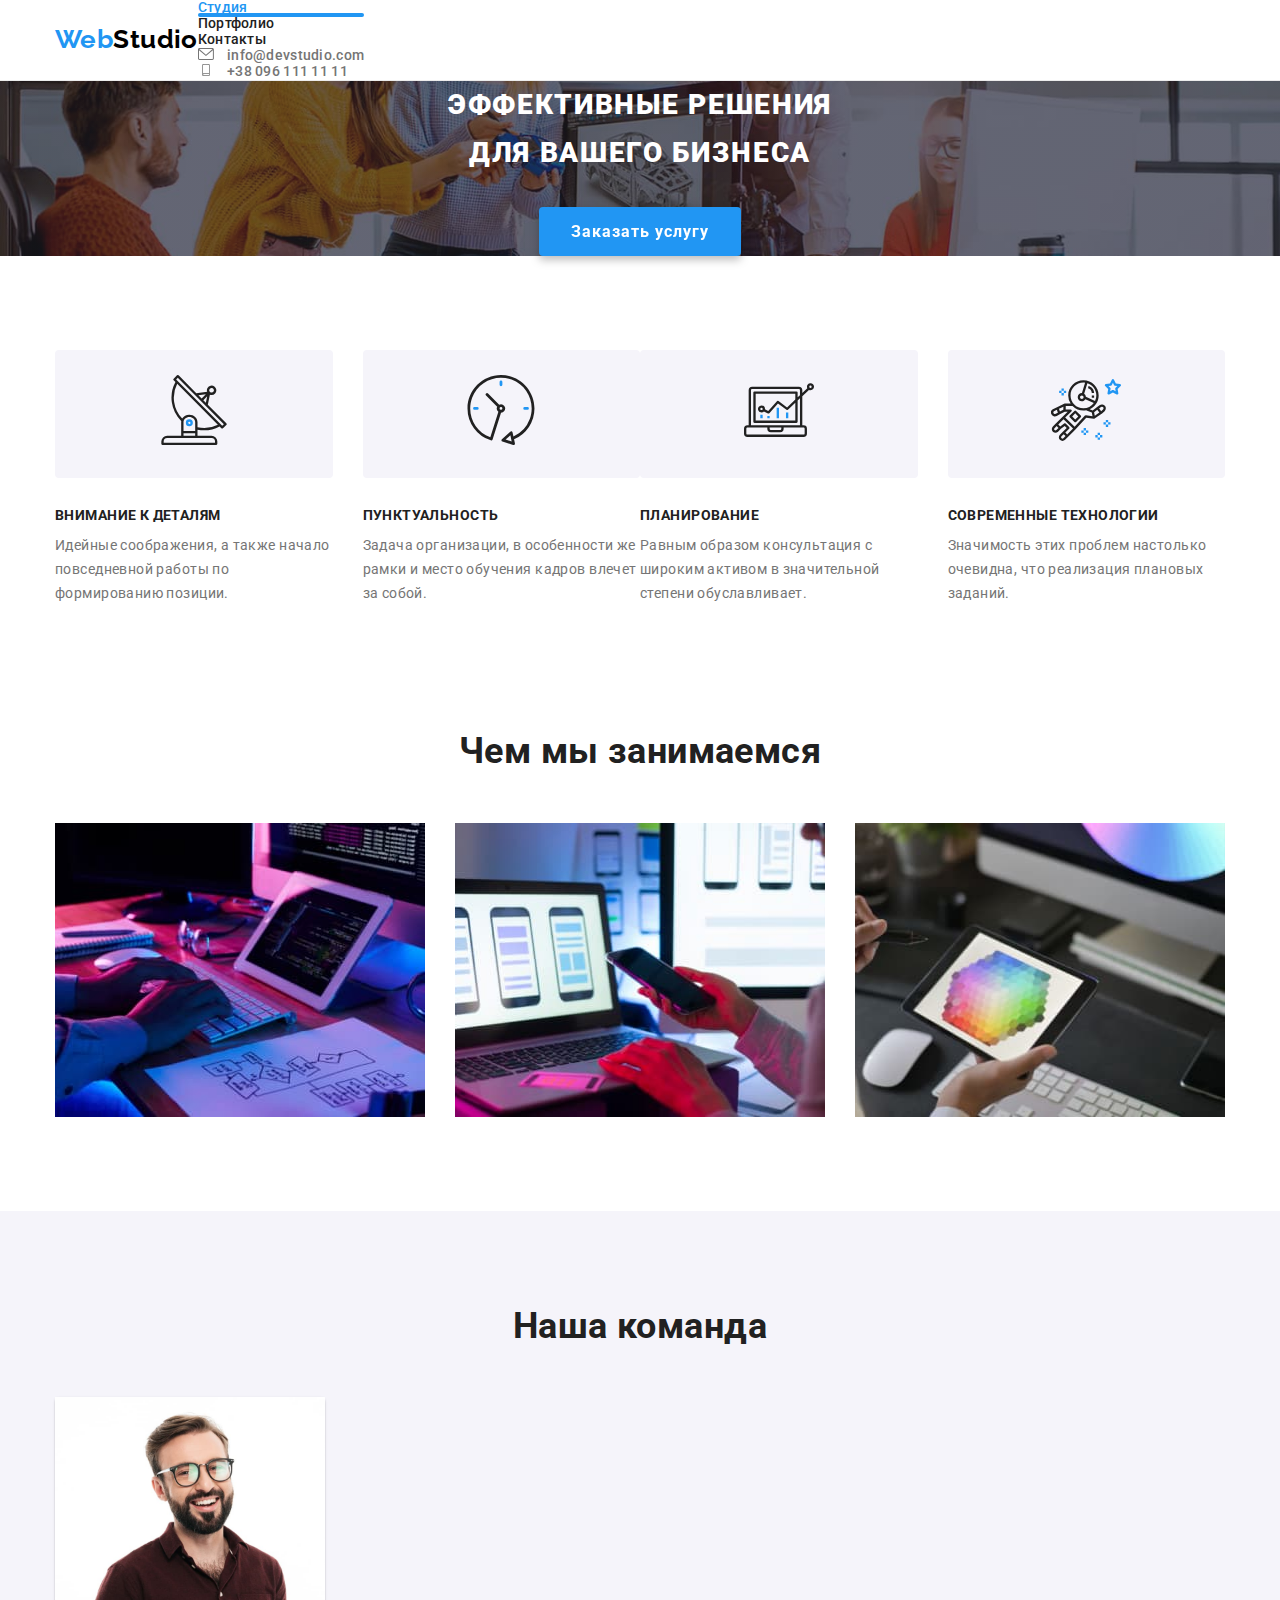
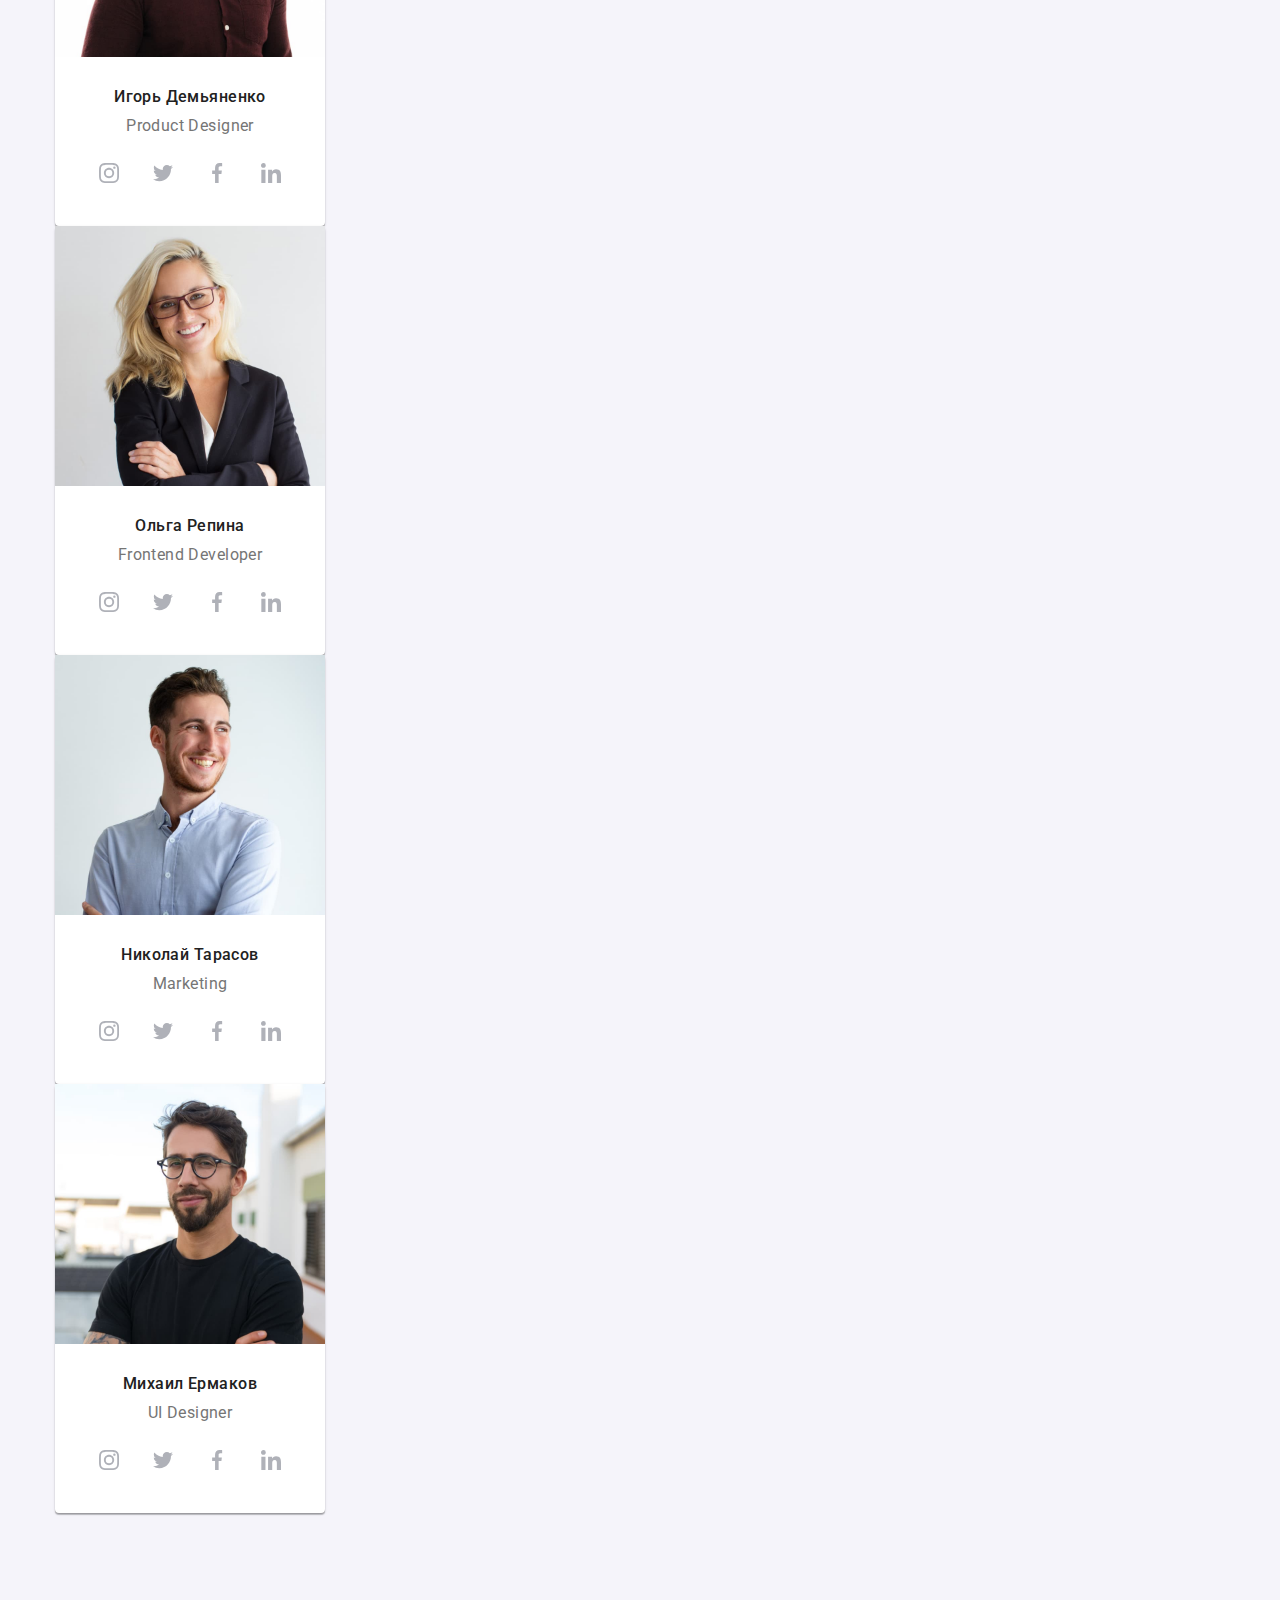
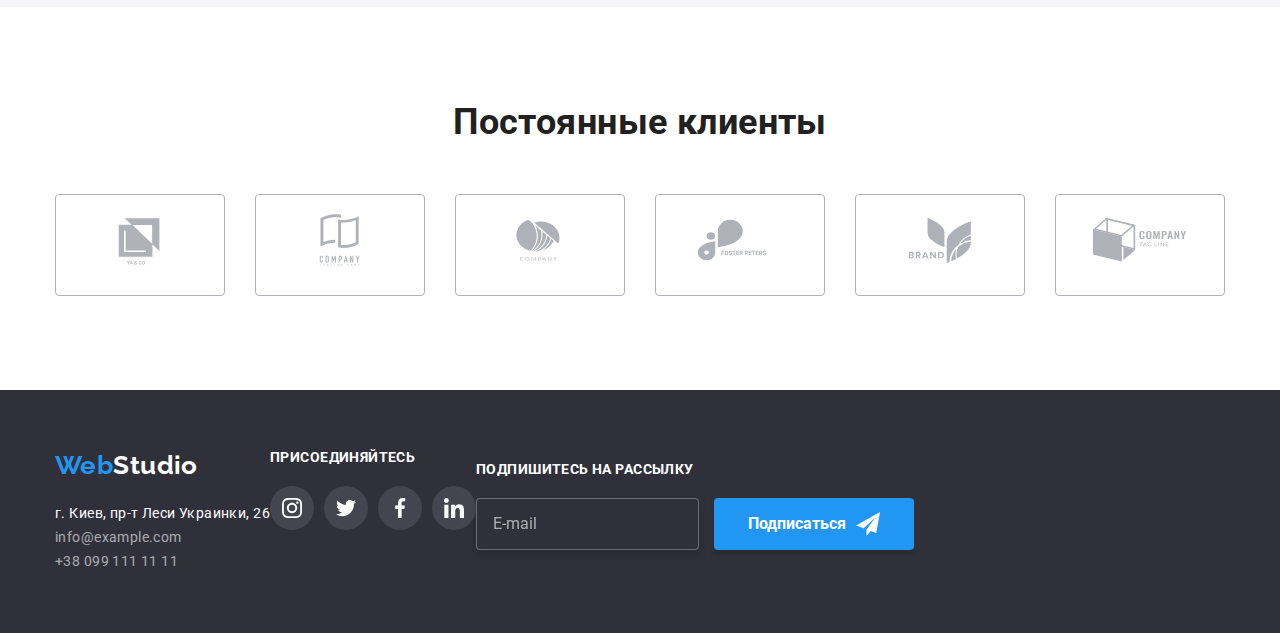
==== index.html @ daf145a7 "Стили 480-767px" ====
<!DOCTYPE html>
<html lang="ru">
  <head>
    <meta charset="UTF-8" />
    <meta http-equiv="X-UA-Compatible" content="IE=edge" />
    <meta name="viewport" content="width=device-width, initial-scale=1.0" />
    <title>Студия</title>
    <!-- <link
      href="https://fonts.googleapis.com/css2?family=Raleway:wght@700&family=Roboto:wght@400;500;700;900&display=swap"
      rel="stylesheet"
    /> -->
    <link rel="stylesheet" href="./css/index.min.css" />
  </head>
  <body>
    <!-- Шапка сайта -->
    <header class="header">
      <div class="container header__container">
        <a href="./index.html" class="header__logo logo link"
          >Web<span class="logo__text">Studio</span></a
        >
        <!-- Кнопка-бургер -->
        <button
          class="header__button"
          type="button"
          aria-expanded="false"
          aria-controls="header__menu"
          data-menu-button
        >
          <svg class="header__burger">
            <use class="header__icon-menu" href="./images/sprite.svg#icon-menu"></use>
            <use class="header__icon-close" href="./images/sprite.svg#icon-close"></use>
          </svg>
        </button>
        <!-- Мобильное меню -->
        <div class="header__menu" id="header__menu" data-menu>
          <!-- Меню навигации -->
          <nav class="header__nav">
            <ul class="header__list list">
              <li class="header__item">
                <a
                  href="./index.html"
                  class="header__link header__link--current link"
                  aria-current="page"
                  >Студия</a
                >
              </li>
              <li class="header__item">
                <a href="./portfolio.html" class="header__link link">Портфолио</a>
              </li>
              <li class="header__item">
                <a href="" class="header__link link">Контакты</a>
              </li>
            </ul>
          </nav>
          <!-- Контакты -->
          <ul class="header__list header__list--contacts list">
            <li class="header__item">
              <a href="mailto:info@devstudio.com" class="header__link header__link--contacts link">
                <svg class="header__icon" width="16px" height="12px">
                  <use href="./images/sprite.svg#icon-envelope"></use>
                </svg>
                info@devstudio.com</a
              >
            </li>
            <li class="header__item">
              <a href="tel:+380961111111" class="header__link header__link--contacts link">
                <svg class="header__icon" width="16px" height="12px">
                  <use href="./images/sprite.svg#icon-smartphone"></use>
                </svg>
                +38 096 111 11 11</a
              >
            </li>
          </ul>
          <!-- Соцсети на мобильном-->
          <ul class="mobile__list list">
            <li class="mobile__item">
              <a class="mobile__link link" href="" target="_blank">Instagram</a>
            </li>
            <li class="mobile__item">
              <a class="mobile__link link" href="" target="_blank"> Twitter </a>
            </li>
            <li class="mobile__item">
              <a class="mobile__link link" href="" target="_blank"> Facebook </a>
            </li>
            <li class="mobile__item">
              <a class="mobile__link link" href="" target="_blank"> LinkedIn </a>
            </li>
          </ul>
        </div>
      </div>
    </header>
    <!-- Основная часть -->
    <main>
      <!-- Герой -->
      <section class="hero">
        <div class="container">
          <h1 class="hero__title">
            Эффективные решения <br />
            для вашего бизнеса
          </h1>
          <button class="hero__button button" type="button" data-modal-open>Заказать услугу</button>
          <!-- data-modal-open - на кнопку открытия модального окна. -->
        </div>
      </section>
      <!-- Модальное окно -->
      <div class="backdrop is-hidden" data-modal>
        <div class="modal">
          <h2 class="modal__title">Оставьте свои данные, мы вам перезвоним</h2>
          <!-- Форма -->
          <form class="modal__form" name="callback">
            <label class="modal__item">
              <span class="modal__label">Имя</span>
              <input type="name" class="modal__input" name="name" placeholder=" " />
              <svg class="modal__icon">
                <use href="./images/sprite.svg#icon-person"></use>
              </svg>
            </label>
            <label class="modal__item">
              <span class="modal__label">Телефон</span>
              <input type="tel" class="modal__input" name="phone-number" placeholder=" " />
              <svg class="modal__icon">
                <use href="./images/sprite.svg#icon-phone"></use>
              </svg>
            </label>
            <label class="modal__item">
              <span class="modal__label">Почта</span>
              <input type="email" class="modal__input" name="email" placeholder=" " />
              <svg class="modal__icon">
                <use href="./images/sprite.svg#icon-email"></use>
              </svg>
            </label>
            <label class="modal__item">
              <span class="modal__label">Комментарий</span>
              <textarea
                class="modal__textarea"
                name="comment"
                placeholder="Введите текст"
              ></textarea>
            </label>
            <!-- Принять условия -->
            <label class="accept__item">
              <input type="checkbox" class="accept__input visually-hidden" name="accept" required />
              <div class="accept__checkbox">
                <svg class="accept__icon">
                  <use href="./images/sprite.svg#icon-check"></use>
                </svg>
              </div>
              <span class="accept__label"
                >Соглашаюсь с рассылкой и принимаю
                <a class="accept__link" href="">Условия договора</a>
              </span>
            </label>
            <button class="modal__accept button" type="submit">Отправить</button>
          </form>
          <!-- Кнопка закрытия -->
          <button class="modal__close" type="button" data-modal-close>
            <svg class="icon" width="18px" height="18px">
              <use href="./images/sprite.svg#icon-close"></use>
            </svg>
          </button>
          <!-- data-modal-close - на кнопку закрытия модального окна. -->
        </div>
      </div>
      <!-- Особенности -->
      <section class="feature section">
        <div class="container">
          <h2 class="visually-hidden">Особенности</h2>
          <ul class="feature__list list">
            <li class="feature__item">
              <div class="feature__icon">
                <svg width="70px" height="70px">
                  <use href="./images/sprite.svg#icon-antenna"></use>
                </svg>
              </div>
              <h3 class="feature__subtitle">Внимание к деталям</h3>
              <p>
                Идейные соображения, а также начало повседневной работы по формированию позиции.
              </p>
            </li>
            <li class="feature__item">
              <div class="feature__icon">
                <svg width="70px" height="70px">
                  <use href="./images/sprite.svg#icon-clock"></use>
                </svg>
              </div>
              <h3 class="feature__subtitle">Пунктуальность</h3>
              <p>
                Задача организации, в особенности же рамки и место обучения кадров влечет за собой.
              </p>
            </li>
            <li class="feature__item">
              <div class="feature__icon">
                <svg width="70px" height="70px">
                  <use href="./images/sprite.svg#icon-diagram"></use>
                </svg>
              </div>
              <h3 class="feature__subtitle">Планирование</h3>
              <p>
                Равным образом консультация с широким активом в значительной степени обуславливает.
              </p>
            </li>
            <li class="feature__item">
              <div class="feature__icon">
                <svg width="70px" height="70px">
                  <use href="./images/sprite.svg#icon-astronaut"></use>
                </svg>
              </div>
              <h3 class="feature__subtitle">Современные технологии</h3>
              <p>Значимость этих проблем настолько очевидна, что реализация плановых заданий.</p>
            </li>
          </ul>
        </div>
      </section>
      <!-- Чем мы занимаемся -->
      <section class="what section">
        <div class="container">
          <h2 class="title">Чем мы занимаемся</h2>
          <ul class="what__list list">
            <li class="what__item">
              <div class="what__card">
                <img
                  class="what__image image"
                  src="./images/doings/box1.jpg"
                  alt="Десктопные приложения"
                />
                <div class="what__back">
                  <img
                    class="what__image image"
                    src="./images/doings/box1.jpg"
                    alt="Десктопные приложения"
                  />
                  <p class="what__label">Десктопные приложения</p>
                </div>
              </div>
            </li>
            <li class="what__item">
              <div class="what__card">
                <img
                  class="what__image image"
                  src="./images/doings/box2.jpg"
                  alt="Мобильные приложения"
                />
                <div class="what__back">
                  <img
                    class="what__image image"
                    src="./images/doings/box2.jpg"
                    alt="Мобильные приложения"
                  />
                  <p class="what__label">Мобильные приложения</p>
                </div>
              </div>
            </li>
            <li class="what__item">
              <div class="what__card">
                <img
                  class="what__image image"
                  src="./images/doings/box3.jpg"
                  alt="Дизайнерские решения"
                />
                <div class="what__back">
                  <img
                    class="what__image image"
                    src="./images/doings/box3.jpg"
                    alt="Дизайнерские решения"
                  />
                  <p class="what__label">Дизайнерские решения</p>
                </div>
              </div>
            </li>
          </ul>
        </div>
      </section>
      <!-- Наша команда -->
      <section class="team section">
        <div class="container">
          <h2 class="title">Наша команда</h2>
          <ul class="team__list list">
            <li class="team__item">
              <img class="image" src="./images/team/teamcard1.jpg" alt="Игорь Демьяненко" />
              <h3 class="team__subtitle">Игорь Демьяненко</h3>
              <p lang="en">Product Designer</p>
              <ul class="team__social social list">
                <li class="social__item" aria-label="Инстаграм">
                  <a href="" class="social__link link">
                    <svg class="social__icon">
                      <use href="./images/sprite.svg#icon-instagram"></use>
                    </svg>
                  </a>
                </li>
                <li class="social__item" aria-label="Твиттер">
                  <a href="" class="social__link link">
                    <svg class="social__icon">
                      <use href="./images/sprite.svg#icon-twitter"></use>
                    </svg>
                  </a>
                </li>
                <li class="social__item" aria-label="Фейсбук">
                  <a href="" class="social__link link">
                    <svg class="social__icon">
                      <use href="./images/sprite.svg#icon-facebook"></use>
                    </svg>
                  </a>
                </li>
                <li class="social__item" aria-label="Линкедин">
                  <a href="" class="social__link link">
                    <svg class="social__icon">
                      <use href="./images/sprite.svg#icon-linkedin"></use>
                    </svg>
                  </a>
                </li>
              </ul>
            </li>
            <li class="team__item">
              <img class="image" src="./images/team/teamcard2.jpg" alt="Ольга Репина" />
              <h3 class="team__subtitle">Ольга Репина</h3>
              <p lang="en">Frontend Developer</p>
              <ul class="team__social social list">
                <li class="social__item" aria-label="Инстаграм">
                  <a href="" class="social__link link">
                    <svg class="social__icon">
                      <use href="./images/sprite.svg#icon-instagram"></use>
                    </svg>
                  </a>
                </li>
                <li class="social__item" aria-label="Твиттер">
                  <a href="" class="social__link link">
                    <svg class="social__icon">
                      <use href="./images/sprite.svg#icon-twitter"></use>
                    </svg>
                  </a>
                </li>
                <li class="social__item" aria-label="Фейсбук">
                  <a href="" class="social__link link">
                    <svg class="social__icon">
                      <use href="./images/sprite.svg#icon-facebook"></use>
                    </svg>
                  </a>
                </li>
                <li class="social__item" aria-label="Линкедин">
                  <a href="" class="social__link link">
                    <svg class="social__icon">
                      <use href="./images/sprite.svg#icon-linkedin"></use>
                    </svg>
                  </a>
                </li>
              </ul>
            </li>
            <li class="team__item">
              <img class="image" src="./images/team/teamcard3.jpg" alt="Николай Тарасов" />
              <h3 class="team__subtitle">Николай Тарасов</h3>
              <p lang="en">Marketing</p>
              <ul class="team__social social list">
                <li class="social__item" aria-label="Инстаграм">
                  <a href="" class="social__link link">
                    <svg class="social__icon">
                      <use href="./images/sprite.svg#icon-instagram"></use>
                    </svg>
                  </a>
                </li>
                <li class="social__item" aria-label="Твиттер">
                  <a href="" class="social__link link">
                    <svg class="social__icon">
                      <use href="./images/sprite.svg#icon-twitter"></use>
                    </svg>
                  </a>
                </li>
                <li class="social__item" aria-label="Фейсбук">
                  <a href="" class="social__link link">
                    <svg class="social__icon">
                      <use href="./images/sprite.svg#icon-facebook"></use>
                    </svg>
                  </a>
                </li>
                <li class="social__item" aria-label="Линкедин">
                  <a href="" class="social__link link">
                    <svg class="social__icon">
                      <use href="./images/sprite.svg#icon-linkedin"></use>
                    </svg>
                  </a>
                </li>
              </ul>
            </li>
            <li class="team__item">
              <img class="image" src="./images/team/teamcard4.jpg" alt="Михаил Ермаков" />
              <h3 class="team__subtitle">Михаил Ермаков</h3>
              <p lang="en">UI Designer</p>
              <ul class="team__social social list">
                <li class="social__item" aria-label="Инстаграм">
                  <a href="" class="social__link link">
                    <svg class="social__icon">
                      <use href="./images/sprite.svg#icon-instagram"></use>
                    </svg>
                  </a>
                </li>
                <li class="social__item" aria-label="Твиттер">
                  <a href="" class="social__link link">
                    <svg class="social__icon">
                      <use href="./images/sprite.svg#icon-twitter"></use>
                    </svg>
                  </a>
                </li>
                <li class="social__item" aria-label="Фейсбук">
                  <a href="" class="social__link link">
                    <svg class="social__icon">
                      <use href="./images/sprite.svg#icon-facebook"></use>
                    </svg>
                  </a>
                </li>
                <li class="social__item" aria-label="Линкедин">
                  <a href="" class="social__link link">
                    <svg class="social__icon">
                      <use href="./images/sprite.svg#icon-linkedin"></use>
                    </svg>
                  </a>
                </li>
              </ul>
            </li>
          </ul>
        </div>
      </section>
      <!-- Постоянные клиенты -->
      <section class="clients section">
        <div class="container">
          <h2 class="clients__title title">Постоянные клиенты</h2>
          <ul class="clients__list list">
            <li class="clients__item">
              <a class="clients__link link" href="" target="_blank">
                <svg class="clients__icon">
                  <use href="./images/sprite.svg#icon-Logo1"></use>
                </svg>
              </a>
            </li>
            <li class="clients__item">
              <a class="clients__link link" href="" target="_blank">
                <svg class="clients__icon">
                  <use href="./images/sprite.svg#icon-Logo2"></use>
                </svg>
              </a>
            </li>
            <li class="clients__item">
              <a class="clients__link link" href="" target="_blank">
                <svg class="clients__icon">
                  <use href="./images/sprite.svg#icon-Logo3"></use>
                </svg>
              </a>
            </li>
            <li class="clients__item">
              <a class="clients__link link" href="" target="_blank">
                <svg class="clients__icon">
                  <use href="./images/sprite.svg#icon-Logo4"></use>
                </svg>
              </a>
            </li>
            <li class="clients__item">
              <a class="clients__link link" href="" target="_blank">
                <svg class="clients__icon">
                  <use href="./images/sprite.svg#icon-Logo5"></use>
                </svg>
              </a>
            </li>
            <li class="clients__item">
              <a class="clients__link link" href="" target="_blank">
                <svg class="clients__icon">
                  <use href="./images/sprite.svg#icon-Logo6"></use>
                </svg>
              </a>
            </li>
          </ul>
        </div>
      </section>
    </main>
    <!-- Футер -->
    <footer class="footer">
      <div class="container footer__container">
        <!-- Блок адреса -->
        <div>
          <a href="./index.html" class="link logo">Web<span class="footer__text">Studio</span></a>
          <address class="footer__address">
            <p class="footer__text">г. Киев, пр-т Леси Украинки, 26</p>
            <a href="mailto:info@example.com" class="footer__link link">info@example.com</a>
            <br />
            <a href="tel:+380991111111" class="footer__link link">+38 099 111 11 11</a>
          </address>
        </div>
        <!-- Присоединяйтесь -->
        <section class="join">
          <h2 class="footer__title">Присоединяйтесь</h2>
          <ul class="social list">
            <li class="join__item social__item" aria-label="Инстаграм">
              <a href="" class="social__link link">
                <svg class="social__icon">
                  <use href="./images/sprite.svg#icon-instagram"></use>
                </svg>
              </a>
            </li>
            <li class="join__item social__item" aria-label="Твиттер">
              <a href="" class="social__link link">
                <svg class="social__icon">
                  <use href="./images/sprite.svg#icon-twitter"></use>
                </svg>
              </a>
            </li>
            <li class="join__item social__item" aria-label="Фейсбук">
              <a href="" class="social__link link">
                <svg class="social__icon">
                  <use href="./images/sprite.svg#icon-facebook"></use>
                </svg>
              </a>
            </li>
            <li class="join__item social__item" aria-label="Линкедин">
              <a href="" class="social__link link">
                <svg class="social__icon">
                  <use href="./images/sprite.svg#icon-linkedin"></use>
                </svg>
              </a>
            </li>
          </ul>
        </section>
        <!-- Подпишитесь -->
        <section class="subscribe">
          <h2 class="footer__title">Подпишитесь на рассылку</h2>
          <form class="subscribe__form" name="subscribe">
            <label>
              <input
                class="subscribe__input"
                type="email"
                name="subscribe-email"
                placeholder="E-mail"
              />
            </label>
            <button class="subscribe__button button" type="submit">
              Подписаться
              <svg class="subscribe__icon">
                <use href="./images/sprite.svg#icon-send"></use>
              </svg>
            </button>
          </form>
        </section>
      </div>
    </footer>
    <script src="./js/menu.js"></script>
    <script src="./js/modal.js"></script>
  </body>
</html>
---- css/index.min.css ----
@import url("https://fonts.googleapis.com/css2?family=Raleway:wght@700&family=Roboto:wght@400;500;700;900&display=swap");.list{list-style:none;padding:0}.link{text-decoration:none}.visually-hidden{position:absolute;width:1px;height:1px;margin:-1px;border:0;padding:0;clip:rect(0 0 0 0);overflow:hidden}.button{border:1px solid transparent;border-radius:4px}.container{margin-left:auto;margin-right:auto;padding-left:15px;padding-right:15px}@media screen and (min-width: 480px) and (max-width: 767px){.container{max-width:480px}}@media screen and (min-width: 768px) and (max-width: 1199px){.container{width:768px}}@media screen and (min-width: 1200px){.container{width:1200px}}.section{max-width:1600px;margin-left:auto;margin-right:auto}@media screen and (max-width: 1199px){.section{padding-top:60px;padding-bottom:60px}}@media screen and (min-width: 1200px){.section{padding-top:94px;padding-bottom:94px}}.image{display:block;width:100%;height:auto}.flex{display:-webkit-box;display:-ms-flexbox;display:flex}.icon,.header__burger,.header__icon,.modal__icon,.accept__icon,.social__icon,.clients__icon,.subscribe__icon{fill:currentColor}/*! modern-normalize v1.1.0 | MIT License | https://github.com/sindresorhus/modern-normalize */*,::before,::after{-webkit-box-sizing:border-box;box-sizing:border-box}html{line-height:1.15;-webkit-text-size-adjust:100%;-moz-tab-size:4;-o-tab-size:4;tab-size:4}body{margin:0;font-family:system-ui,-apple-system,"Segoe UI",Roboto,Helvetica,Arial,sans-serif,"Apple Color Emoji","Segoe UI Emoji"}hr{height:0;color:inherit}abbr[title]{-webkit-text-decoration:underline dotted;text-decoration:underline dotted}b,strong{font-weight:bolder}code,kbd,samp,pre{font-family:ui-monospace, SFMono-Regular, Consolas, 'Liberation Mono', Menlo, monospace;font-size:1em}small{font-size:80%}sub,sup{font-size:75%;line-height:0;position:relative;vertical-align:baseline}sub{bottom:-0.25em}sup{top:-0.5em}table{text-indent:0;border-color:inherit}button,input,optgroup,select,textarea{font-family:inherit;font-size:100%;line-height:1.15;margin:0}button,select{text-transform:none}button,[type='button'],[type='reset'],[type='submit']{-webkit-appearance:button}::-moz-focus-inner{border-style:none;padding:0}:-moz-focusring{outline:1px dotted ButtonText}:-moz-ui-invalid{box-shadow:none}legend{padding:0}progress{vertical-align:baseline}::-webkit-inner-spin-button,::-webkit-outer-spin-button{height:auto}[type='search']{-webkit-appearance:textfield;outline-offset:-2px}::-webkit-search-decoration{-webkit-appearance:none}::-webkit-file-upload-button{-webkit-appearance:button;font:inherit}summary{display:list-item}body{color:#757575;font-family:roboto, -apple-system, BlinkMacSystemFont, avenir next, avenir, segoe ui, helvetica neue, helvetica, Ubuntu, noto, arial, sans-serif;font-size:14px;line-height:1.71;letter-spacing:0.03em}body.modal-open{overflow:hidden}h1,h2,h3,ul,p{margin-top:0;margin-bottom:0}.header{max-width:1600px;margin-left:auto;margin-right:auto;background-color:#fff;border-bottom:1px solid #ececec}.header__container{display:-webkit-box;display:-ms-flexbox;display:flex;-webkit-box-align:center;-ms-flex-align:center;align-items:center}@media screen and (max-width: 767px){.header__container{position:relative;-webkit-box-pack:justify;-ms-flex-pack:justify;justify-content:space-between}}@media screen and (max-width: 767px){.header__logo{padding-top:16px;padding-bottom:16px}}.header__button{width:40px;height:40px;padding:0;border:none;background-color:#fff;color:#212121}.header__button:hover,.header__button:focus{color:#2196f3}.header__button.is-open{position:absolute;right:15px;top:10px;z-index:2}@media screen and (min-width: 768px){.header__button{display:none}}.header__burger{width:40px;height:40px}.header__button.is-open .header__icon-menu{display:none}.header__icon-close{display:none}.header__button.is-open .header__icon-close{display:block}@media screen and (max-width: 767px){.header__menu{position:fixed;top:0;left:0;width:100%;height:100vh;z-index:1;display:none;overflow-y:scroll;padding-top:10vw;padding-left:8vw;padding-bottom:10vw;background-color:#fff}.header__menu.is-open{display:-webkit-box;display:-ms-flexbox;display:flex;-webkit-box-orient:vertical;-webkit-box-direction:normal;-ms-flex-direction:column;flex-direction:column}}@media screen and (min-width: 480px) and (max-width: 767px){.header__menu{padding-top:48px;padding-left:40px;padding-bottom:48px}}.header__list{font-weight:500;line-height:1.14;letter-spacing:0.02em;-webkit-box-align:center;-ms-flex-align:center;align-items:center}@media screen and (max-width: 767px){.header__list{font-size:40px}}@media screen and (max-width: 767px){.header__item:not(:last-child){width:100%;margin-bottom:32px}}.header__link{display:block;color:#212121;-webkit-transition:color 250ms cubic-bezier(0.4, 0, 0.2, 1);transition:color 250ms cubic-bezier(0.4, 0, 0.2, 1)}.header__link:hover,.header__link:focus{color:#2196f3}.header__link--current{position:relative;color:#2196f3}.header__link--current::after{content:'';position:absolute;left:0;bottom:-1px;width:100%;height:4px;background-color:#2196f3;border-radius:2px}@media screen and (max-width: 767px){.header__link--current::after{display:none}}@media screen and (max-width: 767px){.header__list--contacts{display:-webkit-box;display:-ms-flexbox;display:flex;-webkit-box-orient:horizontal;-webkit-box-direction:reverse;-ms-flex-direction:row-reverse;flex-direction:row-reverse;-ms-flex-wrap:wrap;flex-wrap:wrap;-webkit-box-pack:end;-ms-flex-pack:end;justify-content:flex-end;margin-top:auto}}.header__link--contacts{color:#757575}@media screen and (max-width: 767px){.header__link--contacts{font-size:34px}}.header__icon{margin-right:10px}@media screen and (max-width: 767px){.header__icon{display:none}}.mobile__list{justify-self:flex-end;display:-webkit-box;display:-ms-flexbox;display:flex;margin-top:64px;font-size:18px;line-height:1.22}@media screen and (min-width: 768px){.mobile__list{display:none}}.mobile__item:not(:first-child){padding-left:10px}.mobile__item:not(:last-child){padding-right:10px;border-right:1px solid rgba(33,33,33,0.2)}@media screen and (max-width: 419px){.mobile__item:not(:first-child){padding-left:5px}.mobile__item:not(:last-child){padding-right:5px}}.mobile__link{color:#2196f3}.logo{display:-webkit-inline-box;display:-ms-inline-flexbox;display:inline-flex;-webkit-box-align:center;-ms-flex-align:center;align-items:center;font-family:raleway, sans-serif;font-weight:700;font-size:26px;line-height:1.19;color:#2196f3}.logo__text{color:#000}.hero{max-width:1600px;margin-left:auto;margin-right:auto;background-color:#c4c4c4;background-image:-webkit-gradient(linear, left top, right top, from(rgba(47,48,58,0.4)), to(rgba(47,48,58,0.4))),url("../images/hero-bg.jpg");background-image:linear-gradient(to right, rgba(47,48,58,0.4), rgba(47,48,58,0.4)),url("../images/hero-bg.jpg");background-repeat:no-repeat;background-position:center;background-size:cover;color:#fff;text-align:center}@media screen and (max-width: 767px){.hero{padding-top:118px;padding-bottom:118px}}.hero__title{margin-bottom:30px;margin-left:auto;margin-right:auto;font-weight:900;letter-spacing:0.06em;text-transform:uppercase}@media screen and (max-width: 767px){.hero__title{font-size:26px;line-height:1.62}}.hero__button{padding-left:31px;padding-right:31px;padding-top:9px;padding-bottom:9px;font-family:inherit;font-weight:700;font-size:16px;line-height:1.87;letter-spacing:0.06em;cursor:pointer;color:#fff;background-color:#2196f3;-webkit-filter:drop-shadow(0px 4px 4px rgba(0,0,0,0.25));filter:drop-shadow(0px 4px 4px rgba(0,0,0,0.25));-webkit-transition:color 250ms cubic-bezier(0.4, 0, 0.2, 1);transition:color 250ms cubic-bezier(0.4, 0, 0.2, 1)}.hero__button:hover,.hero__button:focus{background-color:#188ce8}.backdrop{position:fixed;top:0;left:0;width:100vw;height:100vh;z-index:1;margin-left:auto;margin-right:auto;background-color:rgba(0,0,0,0.2);opacity:1;-webkit-transition:opacity 250ms cubic-bezier(0.4, 0, 0.2, 1);transition:opacity 250ms cubic-bezier(0.4, 0, 0.2, 1)}.backdrop.is-hidden{pointer-events:none;opacity:0}.modal{position:absolute;top:50%;left:50%;padding:40px;-webkit-transform:translate(-50%, -50%) scale(1);transform:translate(-50%, -50%) scale(1);-webkit-transition:-webkit-transform 250ms cubic-bezier(0.4, 0, 0.2, 1);transition:-webkit-transform 250ms cubic-bezier(0.4, 0, 0.2, 1);transition:transform 250ms cubic-bezier(0.4, 0, 0.2, 1);transition:transform 250ms cubic-bezier(0.4, 0, 0.2, 1), -webkit-transform 250ms cubic-bezier(0.4, 0, 0.2, 1);background-color:#fff;-webkit-box-shadow:0px 1px 3px rgba(0,0,0,0.12),0px 1px 1px rgba(0,0,0,0.14),0px 2px 1px rgba(0,0,0,0.2);box-shadow:0px 1px 3px rgba(0,0,0,0.12),0px 1px 1px rgba(0,0,0,0.14),0px 2px 1px rgba(0,0,0,0.2);border-radius:4px;font-size:12px;line-height:1.14;letter-spacing:0.01em}@media screen and (max-width: 479px){.modal{width:calc(100% - 30px)}}@media screen and (max-width: 1199px){.modal{width:450px}}@media screen and (min-width: 1200px){.modal{width:528px}}.backdrop.is-hidden .modal{-webkit-transform:translate(-50%, -50%) scale(1.5);transform:translate(-50%, -50%) scale(1.5)}.modal__title{margin-bottom:12px;font-weight:700;font-size:20px;line-height:1.15;letter-spacing:0.03em;color:#212121}@media screen and (max-width: 1199px){.modal__title{text-align:center;line-height:1.5}}.modal__item{position:relative;display:block;margin-bottom:10px}.modal__label{display:block;margin-bottom:4px;font-size:12px;line-height:1.17;letter-spacing:0.01em}.modal__input{width:100%;height:40px;padding-left:42px;color:#000;border:1px solid rgba(33,33,33,0.2);border-radius:4px;-webkit-transition:border-color 250ms cubic-bezier(0.4, 0, 0.2, 1);transition:border-color 250ms cubic-bezier(0.4, 0, 0.2, 1)}.modal__input:focus,.modal__input:not(:placeholder-shown){outline:none;border-color:#2196f3}.modal__icon{position:absolute;top:50%;left:0;margin-left:12px;width:18px;height:18px;color:#212121;-webkit-transition:color 250ms cubic-bezier(0.4, 0, 0.2, 1);transition:color 250ms cubic-bezier(0.4, 0, 0.2, 1)}.modal__textarea{height:120px;width:100%;padding:12px 16px;resize:none;border:1px solid rgba(33,33,33,0.2);border-radius:4px;-webkit-transition:border-color 250ms cubic-bezier(0.4, 0, 0.2, 1);transition:border-color 250ms cubic-bezier(0.4, 0, 0.2, 1)}.modal__textarea::-webkit-input-placeholder{color:rgba(117,117,117,0.5)}.modal__textarea:-ms-input-placeholder{color:rgba(117,117,117,0.5)}.modal__textarea::-ms-input-placeholder{color:rgba(117,117,117,0.5)}.modal__textarea::placeholder{color:rgba(117,117,117,0.5)}.modal__textarea:focus,.modal__textarea:not(:placeholder-shown){outline:none;border-color:#2196f3}.modal__input:focus+.modal__icon,.modal__input:not(:placeholder-shown)+.modal__icon{color:#2196f3}.accept__item{margin-top:20px;display:-webkit-box;display:-ms-flexbox;display:flex;-webkit-box-align:center;-ms-flex-align:center;align-items:center}@media screen and (min-width: 1199px){.accept__item{padding-left:14px}}.accept__checkbox{position:relative;margin-right:7px;width:16px;height:15px;border:2px solid #212121;border-radius:2px;color:#fff;pointer-events:none;-webkit-transition:border-color 250ms cubic-bezier(0.4, 0, 0.2, 1),background-color 250ms cubic-bezier(0.4, 0, 0.2, 1);transition:border-color 250ms cubic-bezier(0.4, 0, 0.2, 1),background-color 250ms cubic-bezier(0.4, 0, 0.2, 1)}.accept__icon{position:absolute;left:-25%;top:-20%;width:16px;height:15px;opacity:0;-webkit-transition:opacity 250ms cubic-bezier(0.4, 0, 0.2, 1);transition:opacity 250ms cubic-bezier(0.4, 0, 0.2, 1)}.accept__input:checked+.accept__checkbox{background-color:#2196f3;border-color:#2196f3}.accept__input:checked+.accept__checkbox>.accept__icon{opacity:1}.accept__label{font-size:14px;line-height:1.71;letter-spacing:0.03em}.accept__link{color:#2196f3}.modal__accept{display:block;margin-top:30px;margin-left:auto;margin-right:auto;font-size:16px;line-height:1.87;letter-spacing:0.06em;padding:10px 55px 10px 56px;color:#fff;background-color:#2196f3;-webkit-box-shadow:0px 4px 4px rgba(0,0,0,0.15);box-shadow:0px 4px 4px rgba(0,0,0,0.15);-webkit-transition:background-color 250ms cubic-bezier(0.4, 0, 0.2, 1);transition:background-color 250ms cubic-bezier(0.4, 0, 0.2, 1)}.modal__accept:hover{background-color:#188ce8}.modal__close{position:absolute;left:calc(100% - 8px);top:8px;-webkit-transform:translate(-100%, 0);transform:translate(-100%, 0);width:30px;height:30px;padding:5px;background-color:#fff;border-radius:50%;border:1px solid rgba(0,0,0,0.1);color:#000;-webkit-transition:color 250ms cubic-bezier(0.4, 0, 0.2, 1);transition:color 250ms cubic-bezier(0.4, 0, 0.2, 1)}.modal__close:hover{color:#2196f3}@media screen and (min-width: 1200px){.feature{padding-bottom:47px}}@media screen and (min-width: 768px){.feature__list{display:-webkit-box;display:-ms-flexbox;display:flex}}@media screen and (min-width: 768px) and (max-width: 1199px){.feature__list{display:-webkit-box;display:-ms-flexbox;display:flex;-ms-flex-wrap:wrap;flex-wrap:wrap}}@media screen and (min-width: 768px){.feature__item{width:calc((100% - 30px) / 2)}.feature__item:nth-child(2n+1){margin-right:30px}.feature__item:not(:nth-last-child(-n+2)){margin-bottom:30px}}@media screen and (min-width: 768px) and (max-width: 1199px){.feature__item{width:calc((100% - 90px) / 4)}.feature__item:not(:last-child){margin-right:30px}}.feature__subtitle{margin-bottom:10px;font-weight:700;font-size:inherit;line-height:1.14;text-transform:uppercase;color:#212121}@media screen and (max-width: 767px){.feature__subtitle{text-align:center}}.feature__icon{text-align:center;padding-top:25px;padding-bottom:25px;margin-bottom:30px;background:#f5f4fa;border-radius:4px}.title{margin-left:auto;margin-right:auto;font-weight:700;line-height:1.18;text-align:center;color:#212121}@media screen and (max-width: 767px){.title{margin-bottom:30px;font-size:28px}}@media screen and (min-width: 768px){.title{margin-bottom:50px;font-size:36px}}.what{padding-top:47px}@media screen and (max-width: 1199px){.what{display:none}}.what__list{display:-webkit-box;display:-ms-flexbox;display:flex}.what__item{width:calc((100% - 60px) / 3);height:294px;-webkit-perspective:600px;perspective:600px}.what__item:not(:last-child){margin-right:30px}.what__card{position:relative;width:100%;height:100%;-webkit-transform-style:preserve-3d;transform-style:preserve-3d;-webkit-transition:-webkit-transform 250ms cubic-bezier(0.4, 0, 0.2, 1);transition:-webkit-transform 250ms cubic-bezier(0.4, 0, 0.2, 1);transition:transform 250ms cubic-bezier(0.4, 0, 0.2, 1);transition:transform 250ms cubic-bezier(0.4, 0, 0.2, 1), -webkit-transform 250ms cubic-bezier(0.4, 0, 0.2, 1)}.what__item:hover .what__card{-webkit-transform:rotateY(180deg);transform:rotateY(180deg)}.what__image{width:100%;height:100%;position:absolute;-webkit-backface-visibility:hidden;backface-visibility:hidden}.what__back{position:absolute;width:100%;height:100%;-webkit-transform:rotateY(180deg);transform:rotateY(180deg)}.what__label{position:absolute;left:0;top:100%;width:100%;-webkit-transform:translate(0, -100%);transform:translate(0, -100%);padding-top:27px;padding-bottom:27px;font-weight:700;line-height:1.14;text-align:center;text-transform:uppercase;color:#fff;background-color:rgba(47,48,58,0.8);opacity:0;-webkit-transition:opacity 250ms cubic-bezier(0.4, 0, 0.2, 1) 250ms;transition:opacity 250ms cubic-bezier(0.4, 0, 0.2, 1) 250ms}.what__item:hover .what__label{opacity:1}.team{background-color:#f5f4fa;font-size:16px;line-height:1.19;text-align:center}.team__item{border-bottom:1px solid transparent;border-radius:4px;background-color:#fff;-webkit-box-shadow:0px 1px 3px rgba(0,0,0,0.12),0px 1px 1px rgba(0,0,0,0.14),0px 2px 1px rgba(0,0,0,0.2);box-shadow:0px 1px 3px rgba(0,0,0,0.12),0px 1px 1px rgba(0,0,0,0.14),0px 2px 1px rgba(0,0,0,0.2)}@media screen and (max-width: 767px){.team__item:not(:last-child){margin-bottom:30px}}@media screen and (min-width: 768px){.team__item{width:calc((100% - 90px) / 4);padding-bottom:30px}.team__item:not(:last-child){margin-right:30px}}.team__subtitle{margin-top:30px;margin-bottom:10px;font-weight:500;font-size:inherit;color:#212121}.team__social{margin-top:16px;padding-left:32px;padding-right:32px}.social{display:-webkit-box;display:-ms-flexbox;display:flex;-webkit-box-pack:center;-ms-flex-pack:center;justify-content:center}.social__item{width:44px;height:44px;padding:12px;border:none;border-radius:50%;color:#afb1b8;-webkit-transition:color 250ms cubic-bezier(0.4, 0, 0.2, 1),background-color 250ms cubic-bezier(0.4, 0, 0.2, 1);transition:color 250ms cubic-bezier(0.4, 0, 0.2, 1),background-color 250ms cubic-bezier(0.4, 0, 0.2, 1)}.social__item:not(:last-child){margin-right:10px}.social__item:hover{background-color:#2196f3;color:#fff}.social__link{color:inherit}.social__icon{width:20px;height:20px}@media screen and (max-width: 767px){.clients__title{margin-bottom:30px}}@media screen and (min-width: 768px){.clients__title{margin-bottom:50px}}.clients__list{display:-webkit-box;display:-ms-flexbox;display:flex;-ms-flex-wrap:wrap;flex-wrap:wrap;margin-left:auto;margin-right:auto}.clients__item{padding-top:16px;padding-bottom:16px;text-align:center;border:1px solid #afb1b8;border-radius:4px;cursor:pointer;color:#afb1b8;-webkit-transition:color 250ms cubic-bezier(0.4, 0, 0.2, 1),border-color 250ms cubic-bezier(0.4, 0, 0.2, 1);transition:color 250ms cubic-bezier(0.4, 0, 0.2, 1),border-color 250ms cubic-bezier(0.4, 0, 0.2, 1)}@media screen and (max-width: 767px){.clients__item{width:calc((100% - 30px) / 2)}.clients__item:nth-child(2n+1){margin-right:30px}.clients__item:not(:nth-last-child(-n+2)){margin-bottom:30px}}@media screen and (min-width: 768px) and (max-width: 1199px){.clients__item{width:calc((100% - 60px) / 3)}.clients__item:not(:nth-child(3n)){margin-right:30px}.clients__item:nth-child(-n+3){margin-bottom:30px}}@media screen and (min-width: 1200px){.clients__item{width:calc((100% - 150px) / 6)}.clients__item:not(:last-child){margin-right:30px}}.clients__item:hover{color:#2196f3;border-color:#2196f3}.clients__link{color:inherit}.clients__icon{width:106px;height:60px}.join{color:#fff}@media screen and (max-width: 767px){.join{margin-top:60px}}.join__item{color:#fff;background-color:rgba(255,255,255,0.1)}.subscribe{padding-top:12px;color:#fff}@media screen and (max-width: 767px){.subscribe{margin-top:60px}}.subscribe__input{margin-right:12px;padding-left:16px;padding-top:15px;padding-bottom:15px;border:1px solid rgba(255,255,255,0.3);border-radius:4px;background-color:#2f303a;-webkit-filter:drop-shadow(0px 4px 4px rgba(0,0,0,0.15));filter:drop-shadow(0px 4px 4px rgba(0,0,0,0.15));font-size:16px;line-height:1.25;color:inherit}@media screen and (max-width: 767px){.subscribe__input{width:100%;margin-bottom:20px}}.subscribe__input::-webkit-input-placeholder{color:rgba(255,255,255,0.6)}.subscribe__input:-ms-input-placeholder{color:rgba(255,255,255,0.6)}.subscribe__input::-ms-input-placeholder{color:rgba(255,255,255,0.6)}.subscribe__input::placeholder{color:rgba(255,255,255,0.6)}.subscribe__button{display:-webkit-inline-box;display:-ms-inline-flexbox;display:inline-flex;width:200px;padding-top:10px;padding-bottom:10px;font-size:16px;line-height:1.87;font-weight:700;-webkit-box-pack:center;-ms-flex-pack:center;justify-content:center;-webkit-box-align:center;-ms-flex-align:center;align-items:center;color:inherit;background-color:#2196f3;-webkit-box-shadow:0px 4px 4px rgba(0,0,0,0.15);box-shadow:0px 4px 4px rgba(0,0,0,0.15)}.subscribe__icon{margin-left:10px;width:24px;height:24px}.footer{max-width:1600px;margin-left:auto;margin-right:auto;padding:60px 0;background-color:#2f303a}.footer__container{display:-webkit-box;display:-ms-flexbox;display:flex}@media screen and (max-width: 767px){.footer__container{-webkit-box-orient:vertical;-webkit-box-direction:normal;-ms-flex-direction:column;flex-direction:column;text-align:center}}.footer__text{color:#fff;font-style:normal}.footer__address{margin-top:20px}.footer__link{margin-top:8px;color:rgba(255,255,255,0.6);font-style:normal;-webkit-transition:color 250ms cubic-bezier(0.4, 0, 0.2, 1);transition:color 250ms cubic-bezier(0.4, 0, 0.2, 1)}.footer__link:hover,.footer__link:focus{color:#2196f3}.footer__title{margin-bottom:20px;font-size:inherit;line-height:1.14;text-transform:uppercase}
/*# sourceMappingURL=index.min.css.map */
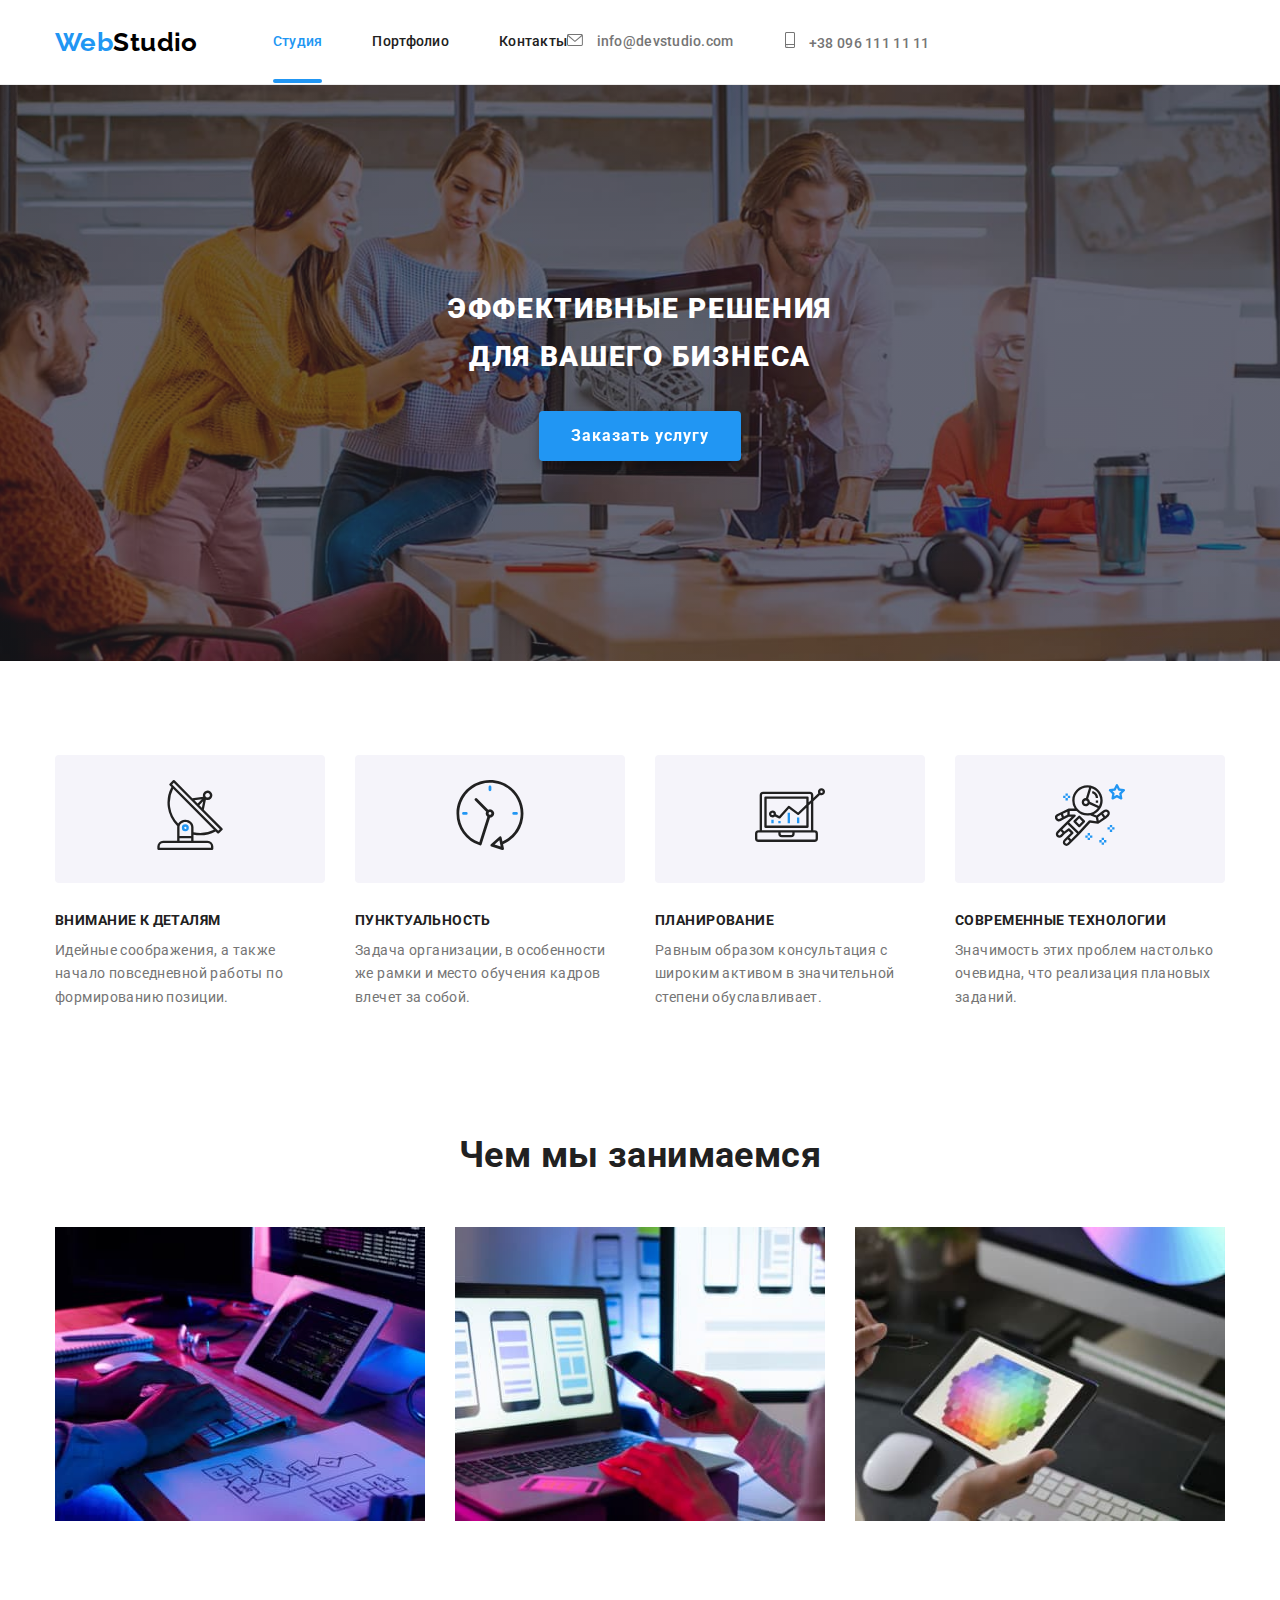
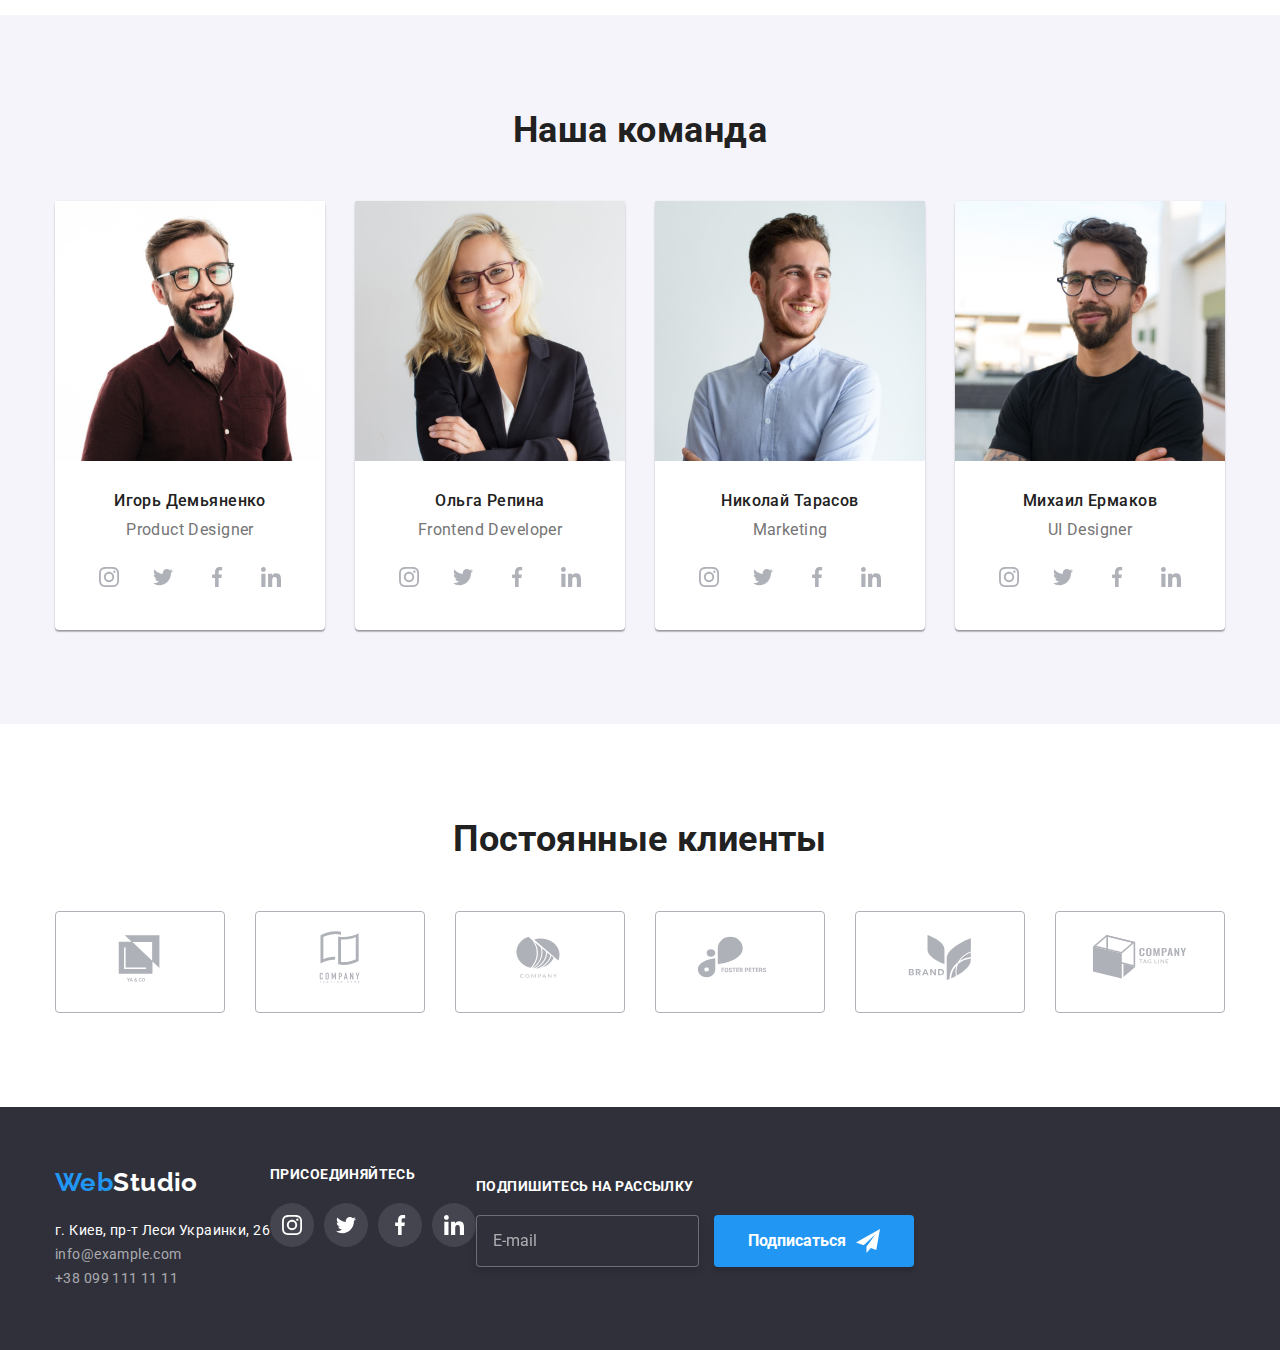
==== commit 90606375: "Адаптивная верстка для планшета" ====
--- a/index.html
+++ b/index.html
@@ -54,17 +54,17 @@
           </nav>
           <!-- Контакты -->
           <ul class="header__list header__list--contacts list">
-            <li class="header__item">
+            <li class="header__item header__item--contacts">
               <a href="mailto:info@devstudio.com" class="header__link header__link--contacts link">
-                <svg class="header__icon" width="16px" height="12px">
+                <svg class="header__icon header__icon--envelope">
                   <use href="./images/sprite.svg#icon-envelope"></use>
                 </svg>
                 info@devstudio.com</a
               >
             </li>
-            <li class="header__item">
+            <li class="header__item header__item--contacts">
               <a href="tel:+380961111111" class="header__link header__link--contacts link">
-                <svg class="header__icon" width="16px" height="12px">
+                <svg class="header__icon header__icon--smartphone">
                   <use href="./images/sprite.svg#icon-smartphone"></use>
                 </svg>
                 +38 096 111 11 11</a
--- a/css/index.min.css
+++ b/css/index.min.css
@@ -1,3 +1,3 @@
 @import url("https://fonts.googleapis.com/css2?family=Raleway:wght@700&family=Roboto:wght@400;500;700;900&display=swap");.list{list-style:none;padding:0}.link{text-decoration:none}.visually-hidden{position:absolute;width:1px;height:1px;margin:-1px;border:0;padding:0;clip:rect(0 0 0 0);overflow:hidden}.button{border:1px solid transparent;border-radius:4px}.container{margin-left:auto;margin-right:auto;padding-left:15px;padding-right:15px}@media screen and (min-width: 480px) and (max-width: 767px){.container{max-width:480px}}@media screen and (min-width: 768px) and (max-width: 1199px){.container{width:768px}}@media screen and (min-width: 1200px){.container{width:1200px}}.section{max-width:1600px;margin-left:auto;margin-right:auto}@media screen and (max-width: 1199px){.section{padding-top:60px;padding-bottom:60px}}@media screen and (min-width: 1200px){.section{padding-top:94px;padding-bottom:94px}}.image{display:block;width:100%;height:auto}.flex{display:-webkit-box;display:-ms-flexbox;display:flex}.icon,.header__burger,.header__icon,.modal__icon,.accept__icon,.social__icon,.clients__icon,.subscribe__icon{fill:currentColor}/*! modern-normalize v1.1.0 | MIT License | https://github.com/sindresorhus/modern-normalize */*,::before,::after{-webkit-box-sizing:border-box;box-sizing:border-box}html{line-height:1.15;-webkit-text-size-adjust:100%;-moz-tab-size:4;-o-tab-size:4;tab-size:4}body{margin:0;font-family:system-ui,-apple-system,"Segoe UI",Roboto,Helvetica,Arial,sans-serif,"Apple Color Emoji","Segoe UI Emoji"}hr{height:0;color:inherit}abbr[title]{-webkit-text-decoration:underline dotted;text-decoration:underline dotted}b,strong{font-weight:bolder}code,kbd,samp,pre{font-family:ui-monospace, SFMono-Regular, Consolas, 'Liberation Mono', Menlo, monospace;font-size:1em}small{font-size:80%}sub,sup{font-size:75%;line-height:0;position:relative;vertical-align:baseline}sub{bottom:-0.25em}sup{top:-0.5em}table{text-indent:0;border-color:inherit}button,input,optgroup,select,textarea{font-family:inherit;font-size:100%;line-height:1.15;margin:0}button,select{text-transform:none}button,[type='button'],[type='reset'],[type='submit']{-webkit-appearance:button}::-moz-focus-inner{border-style:none;padding:0}:-moz-focusring{outline:1px dotted ButtonText}:-moz-ui-invalid{box-shadow:none}legend{padding:0}progress{vertical-align:baseline}::-webkit-inner-spin-button,::-webkit-outer-spin-button{height:auto}[type='search']{-webkit-appearance:textfield;outline-offset:-2px}::-webkit-search-decoration{-webkit-appearance:none}::-webkit-file-upload-button{-webkit-appearance:button;font:inherit}summary{display:list-item}body{color:#757575;font-family:roboto, -apple-system, BlinkMacSystemFont, avenir next, avenir, segoe ui,- helvetica neue, helvetica, Ubuntu, noto, arial, sans-serif;font-size:14px;line-height:1.71;letter-spacing:0.03em}body.modal-open{overflow:hidden}h1,h2,h3,ul,p{margin-top:0;margin-bottom:0}.header{max-width:1600px;margin-left:auto;margin-right:auto;background-color:#fff;border-bottom:1px solid #ececec}.header__container{display:-webkit-box;display:-ms-flexbox;display:flex;-webkit-box-align:center;-ms-flex-align:center;align-items:center}@media screen and (max-width: 767px){.header__container{position:relative;-webkit-box-pack:justify;-ms-flex-pack:justify;justify-content:space-between}}@media screen and (max-width: 767px){.header__logo{padding-top:16px;padding-bottom:16px}}.header__button{width:40px;height:40px;padding:0;border:none;background-color:#fff;color:#212121}.header__button:hover,.header__button:focus{color:#2196f3}.header__button.is-open{position:absolute;right:15px;top:10px;z-index:2}@media screen and (min-width: 768px){.header__button{display:none}}.header__burger{width:40px;height:40px}.header__button.is-open .header__icon-menu{display:none}.header__icon-close{display:none}.header__button.is-open .header__icon-close{display:block}@media screen and (max-width: 767px){.header__menu{position:fixed;top:0;left:0;width:100%;height:100vh;z-index:1;display:none;overflow-y:scroll;padding-top:10vw;padding-left:8vw;padding-bottom:10vw;background-color:#fff}.header__menu.is-open{display:-webkit-box;display:-ms-flexbox;display:flex;-webkit-box-orient:vertical;-webkit-box-direction:normal;-ms-flex-direction:column;flex-direction:column}}@media screen and (min-width: 480px) and (max-width: 767px){.header__menu{padding-top:48px;padding-left:40px;padding-bottom:48px}}.header__list{font-weight:500;line-height:1.14;letter-spacing:0.02em;-webkit-box-align:center;-ms-flex-align:center;align-items:center}@media screen and (max-width: 767px){.header__list{font-size:40px}}@media screen and (max-width: 767px){.header__item:not(:last-child){width:100%;margin-bottom:32px}}.header__link{display:block;color:#212121;-webkit-transition:color 250ms cubic-bezier(0.4, 0, 0.2, 1);transition:color 250ms cubic-bezier(0.4, 0, 0.2, 1)}.header__link:hover,.header__link:focus{color:#2196f3}.header__link--current{position:relative;color:#2196f3}.header__link--current::after{content:'';position:absolute;left:0;bottom:-1px;width:100%;height:4px;background-color:#2196f3;border-radius:2px}@media screen and (max-width: 767px){.header__link--current::after{display:none}}@media screen and (max-width: 767px){.header__list--contacts{display:-webkit-box;display:-ms-flexbox;display:flex;-webkit-box-orient:horizontal;-webkit-box-direction:reverse;-ms-flex-direction:row-reverse;flex-direction:row-reverse;-ms-flex-wrap:wrap;flex-wrap:wrap;-webkit-box-pack:end;-ms-flex-pack:end;justify-content:flex-end;margin-top:auto}}.header__link--contacts{color:#757575}@media screen and (max-width: 767px){.header__link--contacts{font-size:34px}}.header__icon{margin-right:10px}@media screen and (max-width: 767px){.header__icon{display:none}}.mobile__list{justify-self:flex-end;display:-webkit-box;display:-ms-flexbox;display:flex;margin-top:64px;font-size:18px;line-height:1.22}@media screen and (min-width: 768px){.mobile__list{display:none}}.mobile__item:not(:first-child){padding-left:10px}.mobile__item:not(:last-child){padding-right:10px;border-right:1px solid rgba(33,33,33,0.2)}@media screen and (max-width: 419px){.mobile__item:not(:first-child){padding-left:5px}.mobile__item:not(:last-child){padding-right:5px}}.mobile__link{color:#2196f3}.logo{display:-webkit-inline-box;display:-ms-inline-flexbox;display:inline-flex;-webkit-box-align:center;-ms-flex-align:center;align-items:center;font-family:raleway, sans-serif;font-weight:700;font-size:26px;line-height:1.19;color:#2196f3}.logo__text{color:#000}.hero{max-width:1600px;margin-left:auto;margin-right:auto;background-color:#c4c4c4;background-image:-webkit-gradient(linear, left top, right top, from(rgba(47,48,58,0.4)), to(rgba(47,48,58,0.4))),url("../images/hero-bg.jpg");background-image:linear-gradient(to right, rgba(47,48,58,0.4), rgba(47,48,58,0.4)),url("../images/hero-bg.jpg");background-repeat:no-repeat;background-position:center;background-size:cover;color:#fff;text-align:center}@media screen and (max-width: 767px){.hero{padding-top:118px;padding-bottom:118px}}.hero__title{margin-bottom:30px;margin-left:auto;margin-right:auto;font-weight:900;letter-spacing:0.06em;text-transform:uppercase}@media screen and (max-width: 767px){.hero__title{font-size:26px;line-height:1.62}}.hero__button{padding-left:31px;padding-right:31px;padding-top:9px;padding-bottom:9px;font-family:inherit;font-weight:700;font-size:16px;line-height:1.87;letter-spacing:0.06em;cursor:pointer;color:#fff;background-color:#2196f3;-webkit-filter:drop-shadow(0px 4px 4px rgba(0,0,0,0.25));filter:drop-shadow(0px 4px 4px rgba(0,0,0,0.25));-webkit-transition:color 250ms cubic-bezier(0.4, 0, 0.2, 1);transition:color 250ms cubic-bezier(0.4, 0, 0.2, 1)}.hero__button:hover,.hero__button:focus{background-color:#188ce8}.backdrop{position:fixed;top:0;left:0;width:100vw;height:100vh;z-index:1;margin-left:auto;margin-right:auto;background-color:rgba(0,0,0,0.2);opacity:1;-webkit-transition:opacity 250ms cubic-bezier(0.4, 0, 0.2, 1);transition:opacity 250ms cubic-bezier(0.4, 0, 0.2, 1)}.backdrop.is-hidden{pointer-events:none;opacity:0}.modal{position:absolute;top:50%;left:50%;padding:40px;-webkit-transform:translate(-50%, -50%) scale(1);transform:translate(-50%, -50%) scale(1);-webkit-transition:-webkit-transform 250ms cubic-bezier(0.4, 0, 0.2, 1);transition:-webkit-transform 250ms cubic-bezier(0.4, 0, 0.2, 1);transition:transform 250ms cubic-bezier(0.4, 0, 0.2, 1);transition:transform 250ms cubic-bezier(0.4, 0, 0.2, 1), -webkit-transform 250ms cubic-bezier(0.4, 0, 0.2, 1);background-color:#fff;-webkit-box-shadow:0px 1px 3px rgba(0,0,0,0.12),0px 1px 1px rgba(0,0,0,0.14),0px 2px 1px rgba(0,0,0,0.2);box-shadow:0px 1px 3px rgba(0,0,0,0.12),0px 1px 1px rgba(0,0,0,0.14),0px 2px 1px rgba(0,0,0,0.2);border-radius:4px;font-size:12px;line-height:1.14;letter-spacing:0.01em}@media screen and (max-width: 479px){.modal{width:calc(100% - 30px)}}@media screen and (max-width: 1199px){.modal{width:450px}}@media screen and (min-width: 1200px){.modal{width:528px}}.backdrop.is-hidden .modal{-webkit-transform:translate(-50%, -50%) scale(1.5);transform:translate(-50%, -50%) scale(1.5)}.modal__title{margin-bottom:12px;font-weight:700;font-size:20px;line-height:1.15;letter-spacing:0.03em;color:#212121}@media screen and (max-width: 1199px){.modal__title{text-align:center;line-height:1.5}}.modal__item{position:relative;display:block;margin-bottom:10px}.modal__label{display:block;margin-bottom:4px;font-size:12px;line-height:1.17;letter-spacing:0.01em}.modal__input{width:100%;height:40px;padding-left:42px;color:#000;border:1px solid rgba(33,33,33,0.2);border-radius:4px;-webkit-transition:border-color 250ms cubic-bezier(0.4, 0, 0.2, 1);transition:border-color 250ms cubic-bezier(0.4, 0, 0.2, 1)}.modal__input:focus,.modal__input:not(:placeholder-shown){outline:none;border-color:#2196f3}.modal__icon{position:absolute;top:50%;left:0;margin-left:12px;width:18px;height:18px;color:#212121;-webkit-transition:color 250ms cubic-bezier(0.4, 0, 0.2, 1);transition:color 250ms cubic-bezier(0.4, 0, 0.2, 1)}.modal__textarea{height:120px;width:100%;padding:12px 16px;resize:none;border:1px solid rgba(33,33,33,0.2);border-radius:4px;-webkit-transition:border-color 250ms cubic-bezier(0.4, 0, 0.2, 1);transition:border-color 250ms cubic-bezier(0.4, 0, 0.2, 1)}.modal__textarea::-webkit-input-placeholder{color:rgba(117,117,117,0.5)}.modal__textarea:-ms-input-placeholder{color:rgba(117,117,117,0.5)}.modal__textarea::-ms-input-placeholder{color:rgba(117,117,117,0.5)}.modal__textarea::placeholder{color:rgba(117,117,117,0.5)}.modal__textarea:focus,.modal__textarea:not(:placeholder-shown){outline:none;border-color:#2196f3}.modal__input:focus+.modal__icon,.modal__input:not(:placeholder-shown)+.modal__icon{color:#2196f3}.accept__item{margin-top:20px;display:-webkit-box;display:-ms-flexbox;display:flex;-webkit-box-align:center;-ms-flex-align:center;align-items:center}@media screen and (min-width: 1199px){.accept__item{padding-left:14px}}.accept__checkbox{position:relative;margin-right:7px;width:16px;height:15px;border:2px solid #212121;border-radius:2px;color:#fff;pointer-events:none;-webkit-transition:border-color 250ms cubic-bezier(0.4, 0, 0.2, 1),background-color 250ms cubic-bezier(0.4, 0, 0.2, 1);transition:border-color 250ms cubic-bezier(0.4, 0, 0.2, 1),background-color 250ms cubic-bezier(0.4, 0, 0.2, 1)}.accept__icon{position:absolute;left:-25%;top:-20%;width:16px;height:15px;opacity:0;-webkit-transition:opacity 250ms cubic-bezier(0.4, 0, 0.2, 1);transition:opacity 250ms cubic-bezier(0.4, 0, 0.2, 1)}.accept__input:checked+.accept__checkbox{background-color:#2196f3;border-color:#2196f3}.accept__input:checked+.accept__checkbox>.accept__icon{opacity:1}.accept__label{font-size:14px;line-height:1.71;letter-spacing:0.03em}.accept__link{color:#2196f3}.modal__accept{display:block;margin-top:30px;margin-left:auto;margin-right:auto;font-size:16px;line-height:1.87;letter-spacing:0.06em;padding:10px 55px 10px 56px;color:#fff;background-color:#2196f3;-webkit-box-shadow:0px 4px 4px rgba(0,0,0,0.15);box-shadow:0px 4px 4px rgba(0,0,0,0.15);-webkit-transition:background-color 250ms cubic-bezier(0.4, 0, 0.2, 1);transition:background-color 250ms cubic-bezier(0.4, 0, 0.2, 1)}.modal__accept:hover{background-color:#188ce8}.modal__close{position:absolute;left:calc(100% - 8px);top:8px;-webkit-transform:translate(-100%, 0);transform:translate(-100%, 0);width:30px;height:30px;padding:5px;background-color:#fff;border-radius:50%;border:1px solid rgba(0,0,0,0.1);color:#000;-webkit-transition:color 250ms cubic-bezier(0.4, 0, 0.2, 1);transition:color 250ms cubic-bezier(0.4, 0, 0.2, 1)}.modal__close:hover{color:#2196f3}@media screen and (min-width: 1200px){.feature{padding-bottom:47px}}@media screen and (min-width: 768px){.feature__list{display:-webkit-box;display:-ms-flexbox;display:flex}}@media screen and (min-width: 768px) and (max-width: 1199px){.feature__list{display:-webkit-box;display:-ms-flexbox;display:flex;-ms-flex-wrap:wrap;flex-wrap:wrap}}@media screen and (min-width: 768px){.feature__item{width:calc((100% - 30px) / 2)}.feature__item:nth-child(2n+1){margin-right:30px}.feature__item:not(:nth-last-child(-n+2)){margin-bottom:30px}}@media screen and (min-width: 768px) and (max-width: 1199px){.feature__item{width:calc((100% - 90px) / 4)}.feature__item:not(:last-child){margin-right:30px}}.feature__subtitle{margin-bottom:10px;font-weight:700;font-size:inherit;line-height:1.14;text-transform:uppercase;color:#212121}@media screen and (max-width: 767px){.feature__subtitle{text-align:center}}.feature__icon{text-align:center;padding-top:25px;padding-bottom:25px;margin-bottom:30px;background:#f5f4fa;border-radius:4px}.title{margin-left:auto;margin-right:auto;font-weight:700;line-height:1.18;text-align:center;color:#212121}@media screen and (max-width: 767px){.title{margin-bottom:30px;font-size:28px}}@media screen and (min-width: 768px){.title{margin-bottom:50px;font-size:36px}}.what{padding-top:47px}@media screen and (max-width: 1199px){.what{display:none}}.what__list{display:-webkit-box;display:-ms-flexbox;display:flex}.what__item{width:calc((100% - 60px) / 3);height:294px;-webkit-perspective:600px;perspective:600px}.what__item:not(:last-child){margin-right:30px}.what__card{position:relative;width:100%;height:100%;-webkit-transform-style:preserve-3d;transform-style:preserve-3d;-webkit-transition:-webkit-transform 250ms cubic-bezier(0.4, 0, 0.2, 1);transition:-webkit-transform 250ms cubic-bezier(0.4, 0, 0.2, 1);transition:transform 250ms cubic-bezier(0.4, 0, 0.2, 1);transition:transform 250ms cubic-bezier(0.4, 0, 0.2, 1), -webkit-transform 250ms cubic-bezier(0.4, 0, 0.2, 1)}.what__item:hover .what__card{-webkit-transform:rotateY(180deg);transform:rotateY(180deg)}.what__image{width:100%;height:100%;position:absolute;-webkit-backface-visibility:hidden;backface-visibility:hidden}.what__back{position:absolute;width:100%;height:100%;-webkit-transform:rotateY(180deg);transform:rotateY(180deg)}.what__label{position:absolute;left:0;top:100%;width:100%;-webkit-transform:translate(0, -100%);transform:translate(0, -100%);padding-top:27px;padding-bottom:27px;font-weight:700;line-height:1.14;text-align:center;text-transform:uppercase;color:#fff;background-color:rgba(47,48,58,0.8);opacity:0;-webkit-transition:opacity 250ms cubic-bezier(0.4, 0, 0.2, 1) 250ms;transition:opacity 250ms cubic-bezier(0.4, 0, 0.2, 1) 250ms}.what__item:hover .what__label{opacity:1}.team{background-color:#f5f4fa;font-size:16px;line-height:1.19;text-align:center}.team__item{border-bottom:1px solid transparent;border-radius:4px;background-color:#fff;-webkit-box-shadow:0px 1px 3px rgba(0,0,0,0.12),0px 1px 1px rgba(0,0,0,0.14),0px 2px 1px rgba(0,0,0,0.2);box-shadow:0px 1px 3px rgba(0,0,0,0.12),0px 1px 1px rgba(0,0,0,0.14),0px 2px 1px rgba(0,0,0,0.2)}@media screen and (max-width: 767px){.team__item:not(:last-child){margin-bottom:30px}}@media screen and (min-width: 768px){.team__item{width:calc((100% - 90px) / 4);padding-bottom:30px}.team__item:not(:last-child){margin-right:30px}}.team__subtitle{margin-top:30px;margin-bottom:10px;font-weight:500;font-size:inherit;color:#212121}.team__social{margin-top:16px;padding-left:32px;padding-right:32px}.social{display:-webkit-box;display:-ms-flexbox;display:flex;-webkit-box-pack:center;-ms-flex-pack:center;justify-content:center}.social__item{width:44px;height:44px;padding:12px;border:none;border-radius:50%;color:#afb1b8;-webkit-transition:color 250ms cubic-bezier(0.4, 0, 0.2, 1),background-color 250ms cubic-bezier(0.4, 0, 0.2, 1);transition:color 250ms cubic-bezier(0.4, 0, 0.2, 1),background-color 250ms cubic-bezier(0.4, 0, 0.2, 1)}.social__item:not(:last-child){margin-right:10px}.social__item:hover{background-color:#2196f3;color:#fff}.social__link{color:inherit}.social__icon{width:20px;height:20px}@media screen and (max-width: 767px){.clients__title{margin-bottom:30px}}@media screen and (min-width: 768px){.clients__title{margin-bottom:50px}}.clients__list{display:-webkit-box;display:-ms-flexbox;display:flex;-ms-flex-wrap:wrap;flex-wrap:wrap;margin-left:auto;margin-right:auto}.clients__item{padding-top:16px;padding-bottom:16px;text-align:center;border:1px solid #afb1b8;border-radius:4px;cursor:pointer;color:#afb1b8;-webkit-transition:color 250ms cubic-bezier(0.4, 0, 0.2, 1),border-color 250ms cubic-bezier(0.4, 0, 0.2, 1);transition:color 250ms cubic-bezier(0.4, 0, 0.2, 1),border-color 250ms cubic-bezier(0.4, 0, 0.2, 1)}@media screen and (max-width: 767px){.clients__item{width:calc((100% - 30px) / 2)}.clients__item:nth-child(2n+1){margin-right:30px}.clients__item:not(:nth-last-child(-n+2)){margin-bottom:30px}}@media screen and (min-width: 768px) and (max-width: 1199px){.clients__item{width:calc((100% - 60px) / 3)}.clients__item:not(:nth-child(3n)){margin-right:30px}.clients__item:nth-child(-n+3){margin-bottom:30px}}@media screen and (min-width: 1200px){.clients__item{width:calc((100% - 150px) / 6)}.clients__item:not(:last-child){margin-right:30px}}.clients__item:hover{color:#2196f3;border-color:#2196f3}.clients__link{color:inherit}.clients__icon{width:106px;height:60px}.join{color:#fff}@media screen and (max-width: 767px){.join{margin-top:60px}}.join__item{color:#fff;background-color:rgba(255,255,255,0.1)}.subscribe{padding-top:12px;color:#fff}@media screen and (max-width: 767px){.subscribe{margin-top:60px}}.subscribe__input{margin-right:12px;padding-left:16px;padding-top:15px;padding-bottom:15px;border:1px solid rgba(255,255,255,0.3);border-radius:4px;background-color:#2f303a;-webkit-filter:drop-shadow(0px 4px 4px rgba(0,0,0,0.15));filter:drop-shadow(0px 4px 4px rgba(0,0,0,0.15));font-size:16px;line-height:1.25;color:inherit}@media screen and (max-width: 767px){.subscribe__input{width:100%;margin-bottom:20px}}.subscribe__input::-webkit-input-placeholder{color:rgba(255,255,255,0.6)}.subscribe__input:-ms-input-placeholder{color:rgba(255,255,255,0.6)}.subscribe__input::-ms-input-placeholder{color:rgba(255,255,255,0.6)}.subscribe__input::placeholder{color:rgba(255,255,255,0.6)}.subscribe__button{display:-webkit-inline-box;display:-ms-inline-flexbox;display:inline-flex;width:200px;padding-top:10px;padding-bottom:10px;font-size:16px;line-height:1.87;font-weight:700;-webkit-box-pack:center;-ms-flex-pack:center;justify-content:center;-webkit-box-align:center;-ms-flex-align:center;align-items:center;color:inherit;background-color:#2196f3;-webkit-box-shadow:0px 4px 4px rgba(0,0,0,0.15);box-shadow:0px 4px 4px rgba(0,0,0,0.15)}.subscribe__icon{margin-left:10px;width:24px;height:24px}.footer{max-width:1600px;margin-left:auto;margin-right:auto;padding:60px 0;background-color:#2f303a}.footer__container{display:-webkit-box;display:-ms-flexbox;display:flex}@media screen and (max-width: 767px){.footer__container{-webkit-box-orient:vertical;-webkit-box-direction:normal;-ms-flex-direction:column;flex-direction:column;text-align:center}}.footer__text{color:#fff;font-style:normal}.footer__address{margin-top:20px}.footer__link{margin-top:8px;color:rgba(255,255,255,0.6);font-style:normal;-webkit-transition:color 250ms cubic-bezier(0.4, 0, 0.2, 1);transition:color 250ms cubic-bezier(0.4, 0, 0.2, 1)}.footer__link:hover,.footer__link:focus{color:#2196f3}.footer__title{margin-bottom:20px;font-size:inherit;line-height:1.14;text-transform:uppercase}
+ helvetica neue, helvetica, Ubuntu, noto, arial, sans-serif;font-size:14px;line-height:1.71;letter-spacing:0.03em}body.modal-open{overflow:hidden}h1,h2,h3,ul,p{margin-top:0;margin-bottom:0}.header{max-width:1600px;margin-left:auto;margin-right:auto;background-color:#fff;border-bottom:1px solid #ececec}.header__container{display:-webkit-box;display:-ms-flexbox;display:flex;-webkit-box-align:center;-ms-flex-align:center;align-items:center}@media screen and (max-width: 767px){.header__container{position:relative;-webkit-box-pack:justify;-ms-flex-pack:justify;justify-content:space-between}}@media screen and (max-width: 767px){.header__logo{padding-top:16px;padding-bottom:16px}}.header__button{width:40px;height:40px;padding:0;border:none;background-color:#fff;color:#212121}.header__button:hover,.header__button:focus{color:#2196f3}.header__button.is-open{position:absolute;right:15px;top:10px;z-index:2}@media screen and (min-width: 768px){.header__button{display:none}}.header__burger{width:40px;height:40px}.header__button.is-open .header__icon-menu{display:none}.header__icon-close{display:none}.header__button.is-open .header__icon-close{display:block}@media screen and (max-width: 767px){.header__menu{position:fixed;top:0;left:0;width:100%;height:100vh;z-index:1;display:none;overflow-y:scroll;padding-top:10vw;padding-left:8vw;padding-bottom:10vw;background-color:#fff}.header__menu.is-open{display:-webkit-box;display:-ms-flexbox;display:flex;-webkit-box-orient:vertical;-webkit-box-direction:normal;-ms-flex-direction:column;flex-direction:column}}@media screen and (min-width: 480px) and (max-width: 767px){.header__menu{padding-top:48px;padding-left:40px;padding-bottom:48px}}@media screen and (min-width: 768px){.header__menu{display:-webkit-box;display:-ms-flexbox;display:flex;-webkit-box-pack:justify;-ms-flex-pack:justify;justify-content:space-between;margin-left:75px}}@media screen and (min-width: 768px){.header__nav{display:-webkit-box;display:-ms-flexbox;display:flex;-webkit-box-align:center;-ms-flex-align:center;align-items:center}}.header__list{font-weight:500;line-height:1.14;letter-spacing:0.02em;-webkit-box-align:center;-ms-flex-align:center;align-items:center}@media screen and (max-width: 767px){.header__list{font-size:40px}}@media screen and (min-width: 768px){.header__list{display:-webkit-box;display:-ms-flexbox;display:flex}}@media screen and (max-width: 767px){.header__item:not(:last-child){width:100%;margin-bottom:32px}}@media screen and (min-width: 768px){.header__item:not(:last-child){margin-right:50px}}.header__link{display:block;color:#212121;-webkit-transition:color 250ms cubic-bezier(0.4, 0, 0.2, 1);transition:color 250ms cubic-bezier(0.4, 0, 0.2, 1)}@media screen and (min-width: 768px){.header__link{padding-top:32px;padding-bottom:32px}}.header__link:hover,.header__link:focus{color:#2196f3}.header__link--current{position:relative;color:#2196f3}.header__link--current::after{content:'';position:absolute;left:0;bottom:-1px;width:100%;height:4px;background-color:#2196f3;border-radius:2px}@media screen and (max-width: 767px){.header__link--current::after{display:none}}@media screen and (max-width: 767px){.header__list--contacts{display:-webkit-box;display:-ms-flexbox;display:flex;-webkit-box-orient:horizontal;-webkit-box-direction:reverse;-ms-flex-direction:row-reverse;flex-direction:row-reverse;-ms-flex-wrap:wrap;flex-wrap:wrap;-webkit-box-pack:end;-ms-flex-pack:end;justify-content:flex-end;margin-top:auto}}@media screen and (min-width: 768px) and (max-width: 1199px){.header__list--contacts{display:block;margin-left:85px;padding-top:21px;padding-bottom:21px;font-size:12px;line-height:1.17}}@media screen and (min-width: 768px) and (max-width: 1199px){.header__item--contacts:not(:last-child){margin-bottom:10px;margin-right:0}}.header__link--contacts{color:#757575}@media screen and (max-width: 767px){.header__link--contacts{font-size:34px}}@media screen and (min-width: 768px) and (max-width: 1199px){.header__link--contacts{padding:0}}@media screen and (max-width: 767px){.header__icon{display:none}}@media screen and (min-width: 768px) and (max-width: 1199px){.header__icon{margin-right:8px}}@media screen and (min-width: 1200px){.header__icon{margin-right:10px}}@media screen and (min-width: 768px) and (max-width: 1199px){.header__icon--envelope{width:14px;height:10px}}@media screen and (min-width: 1200px){.header__icon--envelope{width:16px;height:12px}}@media screen and (min-width: 768px) and (max-width: 1199px){.header__icon--smartphone{width:10px;height:14px}}@media screen and (min-width: 1200px){.header__icon--smartphone{width:12px;height:16px}}.mobile__list{justify-self:flex-end;display:-webkit-box;display:-ms-flexbox;display:flex;margin-top:64px;font-size:18px;line-height:1.22}@media screen and (min-width: 768px){.mobile__list{display:none}}.mobile__item:not(:first-child){padding-left:10px}.mobile__item:not(:last-child){padding-right:10px;border-right:1px solid rgba(33,33,33,0.2)}@media screen and (max-width: 419px){.mobile__item:not(:first-child){padding-left:5px}.mobile__item:not(:last-child){padding-right:5px}}.mobile__link{color:#2196f3}.logo{display:-webkit-inline-box;display:-ms-inline-flexbox;display:inline-flex;-webkit-box-align:center;-ms-flex-align:center;align-items:center;font-family:raleway, sans-serif;font-weight:700;font-size:26px;line-height:1.19;color:#2196f3}.logo__text{color:#000}.hero{max-width:1600px;margin-left:auto;margin-right:auto;background-color:#c4c4c4;background-image:-webkit-gradient(linear, left top, right top, from(rgba(47,48,58,0.4)), to(rgba(47,48,58,0.4))),url("../images/hero-bg.jpg");background-image:linear-gradient(to right, rgba(47,48,58,0.4), rgba(47,48,58,0.4)),url("../images/hero-bg.jpg");background-repeat:no-repeat;background-position:center;background-size:cover;color:#fff;text-align:center}@media screen and (max-width: 1199px){.hero{padding-top:118px;padding-bottom:118px}}@media screen and (min-width: 1200px){.hero{padding-top:200px;padding-bottom:200px}}.hero__title{margin-bottom:30px;margin-left:auto;margin-right:auto;font-weight:900;letter-spacing:0.06em;text-transform:uppercase}@media screen and (max-width: 767px){.hero__title{font-size:26px;line-height:1.62}}.hero__button{padding-left:31px;padding-right:31px;padding-top:9px;padding-bottom:9px;font-family:inherit;font-weight:700;font-size:16px;line-height:1.87;letter-spacing:0.06em;cursor:pointer;color:#fff;background-color:#2196f3;-webkit-filter:drop-shadow(0px 4px 4px rgba(0,0,0,0.25));filter:drop-shadow(0px 4px 4px rgba(0,0,0,0.25));-webkit-transition:color 250ms cubic-bezier(0.4, 0, 0.2, 1);transition:color 250ms cubic-bezier(0.4, 0, 0.2, 1)}.hero__button:hover,.hero__button:focus{background-color:#188ce8}.backdrop{position:fixed;top:0;left:0;width:100vw;height:100vh;z-index:1;margin-left:auto;margin-right:auto;background-color:rgba(0,0,0,0.2);opacity:1;-webkit-transition:opacity 250ms cubic-bezier(0.4, 0, 0.2, 1);transition:opacity 250ms cubic-bezier(0.4, 0, 0.2, 1)}.backdrop.is-hidden{pointer-events:none;opacity:0}.modal{position:absolute;top:50%;left:50%;padding:40px;-webkit-transform:translate(-50%, -50%) scale(1);transform:translate(-50%, -50%) scale(1);-webkit-transition:-webkit-transform 250ms cubic-bezier(0.4, 0, 0.2, 1);transition:-webkit-transform 250ms cubic-bezier(0.4, 0, 0.2, 1);transition:transform 250ms cubic-bezier(0.4, 0, 0.2, 1);transition:transform 250ms cubic-bezier(0.4, 0, 0.2, 1), -webkit-transform 250ms cubic-bezier(0.4, 0, 0.2, 1);background-color:#fff;-webkit-box-shadow:0px 1px 3px rgba(0,0,0,0.12),0px 1px 1px rgba(0,0,0,0.14),0px 2px 1px rgba(0,0,0,0.2);box-shadow:0px 1px 3px rgba(0,0,0,0.12),0px 1px 1px rgba(0,0,0,0.14),0px 2px 1px rgba(0,0,0,0.2);border-radius:4px;font-size:12px;line-height:1.14;letter-spacing:0.01em}@media screen and (max-width: 479px){.modal{width:calc(100% - 30px)}}@media screen and (max-width: 1199px){.modal{width:450px}}@media screen and (min-width: 1200px){.modal{width:528px}}.backdrop.is-hidden .modal{-webkit-transform:translate(-50%, -50%) scale(1.5);transform:translate(-50%, -50%) scale(1.5)}.modal__title{margin-bottom:12px;font-weight:700;font-size:20px;line-height:1.15;letter-spacing:0.03em;color:#212121}@media screen and (max-width: 1199px){.modal__title{text-align:center;line-height:1.5}}.modal__item{position:relative;display:block;margin-bottom:10px}.modal__label{display:block;margin-bottom:4px;font-size:12px;line-height:1.17;letter-spacing:0.01em}.modal__input{width:100%;height:40px;padding-left:42px;color:#000;border:1px solid rgba(33,33,33,0.2);border-radius:4px;-webkit-transition:border-color 250ms cubic-bezier(0.4, 0, 0.2, 1);transition:border-color 250ms cubic-bezier(0.4, 0, 0.2, 1)}.modal__input:focus,.modal__input:not(:placeholder-shown){outline:none;border-color:#2196f3}.modal__icon{position:absolute;top:50%;left:0;margin-left:12px;width:18px;height:18px;color:#212121;-webkit-transition:color 250ms cubic-bezier(0.4, 0, 0.2, 1);transition:color 250ms cubic-bezier(0.4, 0, 0.2, 1)}.modal__textarea{height:120px;width:100%;padding:12px 16px;resize:none;border:1px solid rgba(33,33,33,0.2);border-radius:4px;-webkit-transition:border-color 250ms cubic-bezier(0.4, 0, 0.2, 1);transition:border-color 250ms cubic-bezier(0.4, 0, 0.2, 1)}.modal__textarea::-webkit-input-placeholder{color:rgba(117,117,117,0.5)}.modal__textarea:-ms-input-placeholder{color:rgba(117,117,117,0.5)}.modal__textarea::-ms-input-placeholder{color:rgba(117,117,117,0.5)}.modal__textarea::placeholder{color:rgba(117,117,117,0.5)}.modal__textarea:focus,.modal__textarea:not(:placeholder-shown){outline:none;border-color:#2196f3}.modal__input:focus+.modal__icon,.modal__input:not(:placeholder-shown)+.modal__icon{color:#2196f3}.accept__item{margin-top:20px;display:-webkit-box;display:-ms-flexbox;display:flex;-webkit-box-align:center;-ms-flex-align:center;align-items:center}@media screen and (min-width: 1199px){.accept__item{padding-left:14px}}.accept__checkbox{position:relative;margin-right:7px;width:16px;height:15px;border:2px solid #212121;border-radius:2px;color:#fff;pointer-events:none;-webkit-transition:border-color 250ms cubic-bezier(0.4, 0, 0.2, 1),background-color 250ms cubic-bezier(0.4, 0, 0.2, 1);transition:border-color 250ms cubic-bezier(0.4, 0, 0.2, 1),background-color 250ms cubic-bezier(0.4, 0, 0.2, 1)}.accept__icon{position:absolute;left:-25%;top:-20%;width:16px;height:15px;opacity:0;-webkit-transition:opacity 250ms cubic-bezier(0.4, 0, 0.2, 1);transition:opacity 250ms cubic-bezier(0.4, 0, 0.2, 1)}.accept__input:checked+.accept__checkbox{background-color:#2196f3;border-color:#2196f3}.accept__input:checked+.accept__checkbox>.accept__icon{opacity:1}.accept__label{font-size:14px;line-height:1.71;letter-spacing:0.03em}.accept__link{color:#2196f3}.modal__accept{display:block;margin-top:30px;margin-left:auto;margin-right:auto;font-size:16px;line-height:1.87;letter-spacing:0.06em;padding:10px 55px 10px 56px;color:#fff;background-color:#2196f3;-webkit-box-shadow:0px 4px 4px rgba(0,0,0,0.15);box-shadow:0px 4px 4px rgba(0,0,0,0.15);-webkit-transition:background-color 250ms cubic-bezier(0.4, 0, 0.2, 1);transition:background-color 250ms cubic-bezier(0.4, 0, 0.2, 1)}.modal__accept:hover{background-color:#188ce8}.modal__close{position:absolute;left:calc(100% - 8px);top:8px;-webkit-transform:translate(-100%, 0);transform:translate(-100%, 0);width:30px;height:30px;padding:5px;background-color:#fff;border-radius:50%;border:1px solid rgba(0,0,0,0.1);color:#000;-webkit-transition:color 250ms cubic-bezier(0.4, 0, 0.2, 1);transition:color 250ms cubic-bezier(0.4, 0, 0.2, 1)}.modal__close:hover{color:#2196f3}@media screen and (min-width: 1200px){.feature{padding-bottom:47px}}@media screen and (min-width: 768px){.feature__list{display:-webkit-box;display:-ms-flexbox;display:flex}}@media screen and (min-width: 768px) and (max-width: 1199px){.feature__list{-ms-flex-wrap:wrap;flex-wrap:wrap}}@media screen and (min-width: 768px){.feature__item{width:calc((100% - 30px) / 2)}.feature__item:nth-child(2n+1){margin-right:30px}.feature__item:not(:nth-last-child(-n+2)){margin-bottom:30px}}@media screen and (min-width: 1200px){.feature__item{width:calc((100% - 90px) / 4)}.feature__item:not(:last-child){margin-right:30px}}.feature__subtitle{margin-bottom:10px;font-weight:700;font-size:inherit;line-height:1.14;text-transform:uppercase;color:#212121}@media screen and (max-width: 767px){.feature__subtitle{text-align:center}}.feature__icon{text-align:center;padding-top:25px;padding-bottom:25px;margin-bottom:30px;background:#f5f4fa;border-radius:4px}.title{margin-left:auto;margin-right:auto;font-weight:700;line-height:1.18;text-align:center;color:#212121}@media screen and (max-width: 767px){.title{margin-bottom:30px;font-size:28px}}@media screen and (min-width: 768px){.title{margin-bottom:50px;font-size:36px}}.what{padding-top:47px}@media screen and (max-width: 1199px){.what{display:none}}.what__list{display:-webkit-box;display:-ms-flexbox;display:flex}.what__item{width:calc((100% - 60px) / 3);height:294px;-webkit-perspective:600px;perspective:600px}.what__item:not(:last-child){margin-right:30px}.what__card{position:relative;width:100%;height:100%;-webkit-transform-style:preserve-3d;transform-style:preserve-3d;-webkit-transition:-webkit-transform 250ms cubic-bezier(0.4, 0, 0.2, 1);transition:-webkit-transform 250ms cubic-bezier(0.4, 0, 0.2, 1);transition:transform 250ms cubic-bezier(0.4, 0, 0.2, 1);transition:transform 250ms cubic-bezier(0.4, 0, 0.2, 1), -webkit-transform 250ms cubic-bezier(0.4, 0, 0.2, 1)}.what__item:hover .what__card{-webkit-transform:rotateY(180deg);transform:rotateY(180deg)}.what__image{width:100%;height:100%;position:absolute;-webkit-backface-visibility:hidden;backface-visibility:hidden}.what__back{position:absolute;width:100%;height:100%;-webkit-transform:rotateY(180deg);transform:rotateY(180deg)}.what__label{position:absolute;left:0;top:100%;width:100%;-webkit-transform:translate(0, -100%);transform:translate(0, -100%);padding-top:27px;padding-bottom:27px;font-weight:700;line-height:1.14;text-align:center;text-transform:uppercase;color:#fff;background-color:rgba(47,48,58,0.8);opacity:0;-webkit-transition:opacity 250ms cubic-bezier(0.4, 0, 0.2, 1) 250ms;transition:opacity 250ms cubic-bezier(0.4, 0, 0.2, 1) 250ms}.what__item:hover .what__label{opacity:1}.team{background-color:#f5f4fa;font-size:16px;line-height:1.19;text-align:center}@media screen and (min-width: 768px){.team__list{display:-webkit-box;display:-ms-flexbox;display:flex}}@media screen and (min-width: 768px) and (max-width: 1199px){.team__list{-ms-flex-wrap:wrap;flex-wrap:wrap}}.team__item{border-bottom:1px solid transparent;border-radius:4px;background-color:#fff;-webkit-box-shadow:0px 1px 3px rgba(0,0,0,0.12),0px 1px 1px rgba(0,0,0,0.14),0px 2px 1px rgba(0,0,0,0.2);box-shadow:0px 1px 3px rgba(0,0,0,0.12),0px 1px 1px rgba(0,0,0,0.14),0px 2px 1px rgba(0,0,0,0.2)}@media screen and (max-width: 767px){.team__item:not(:last-child){margin-bottom:30px}}@media screen and (min-width: 768px) and (max-width: 1199px){.team__item{width:calc((100% - 30px) / 2)}.team__item:not(:nth-last-child(-n+2)){margin-bottom:30px}.team__item:nth-child(2n+1){margin-right:30px}}@media screen and (min-width: 1200px){.team__item{width:calc((100% - 90px) / 4);padding-bottom:30px}.team__item:not(:last-child){margin-right:30px}}.team__subtitle{margin-top:30px;margin-bottom:10px;font-weight:500;font-size:inherit;color:#212121}.team__social{margin-top:16px;padding-left:32px;padding-right:32px}.social{display:-webkit-box;display:-ms-flexbox;display:flex;-webkit-box-pack:center;-ms-flex-pack:center;justify-content:center}.social__item{width:44px;height:44px;padding:12px;border:none;border-radius:50%;color:#afb1b8;-webkit-transition:color 250ms cubic-bezier(0.4, 0, 0.2, 1),background-color 250ms cubic-bezier(0.4, 0, 0.2, 1);transition:color 250ms cubic-bezier(0.4, 0, 0.2, 1),background-color 250ms cubic-bezier(0.4, 0, 0.2, 1)}.social__item:not(:last-child){margin-right:10px}.social__item:hover{background-color:#2196f3;color:#fff}.social__link{color:inherit}.social__icon{width:20px;height:20px}@media screen and (max-width: 767px){.clients__title{margin-bottom:30px}}@media screen and (min-width: 768px){.clients__title{margin-bottom:50px}}.clients__list{display:-webkit-box;display:-ms-flexbox;display:flex;-ms-flex-wrap:wrap;flex-wrap:wrap;margin-left:auto;margin-right:auto}.clients__item{padding-top:16px;padding-bottom:16px;text-align:center;border:1px solid #afb1b8;border-radius:4px;cursor:pointer;color:#afb1b8;-webkit-transition:color 250ms cubic-bezier(0.4, 0, 0.2, 1),border-color 250ms cubic-bezier(0.4, 0, 0.2, 1);transition:color 250ms cubic-bezier(0.4, 0, 0.2, 1),border-color 250ms cubic-bezier(0.4, 0, 0.2, 1)}@media screen and (max-width: 767px){.clients__item{width:calc((100% - 30px) / 2)}.clients__item:nth-child(2n+1){margin-right:30px}.clients__item:not(:nth-last-child(-n+2)){margin-bottom:30px}}@media screen and (min-width: 768px) and (max-width: 1199px){.clients__item{width:calc((100% - 60px) / 3)}.clients__item:not(:nth-child(3n)){margin-right:30px}.clients__item:nth-child(-n+3){margin-bottom:30px}}@media screen and (min-width: 1200px){.clients__item{width:calc((100% - 150px) / 6)}.clients__item:not(:last-child){margin-right:30px}}.clients__item:hover{color:#2196f3;border-color:#2196f3}.clients__link{color:inherit}.clients__icon{width:106px;height:60px}.join{color:#fff}@media screen and (max-width: 767px){.join{margin-top:60px}}.join__item{color:#fff;background-color:rgba(255,255,255,0.1)}.subscribe{padding-top:12px;color:#fff}@media screen and (max-width: 1199px){.subscribe{margin-top:60px}}.subscribe__input{margin-right:12px;padding-left:16px;padding-top:15px;padding-bottom:15px;border:1px solid rgba(255,255,255,0.3);border-radius:4px;background-color:#2f303a;-webkit-filter:drop-shadow(0px 4px 4px rgba(0,0,0,0.15));filter:drop-shadow(0px 4px 4px rgba(0,0,0,0.15));font-size:16px;line-height:1.25;color:inherit}@media screen and (max-width: 1199px){.subscribe__input{width:100%;margin-bottom:20px}}.subscribe__input::-webkit-input-placeholder{color:rgba(255,255,255,0.6)}.subscribe__input:-ms-input-placeholder{color:rgba(255,255,255,0.6)}.subscribe__input::-ms-input-placeholder{color:rgba(255,255,255,0.6)}.subscribe__input::placeholder{color:rgba(255,255,255,0.6)}.subscribe__button{display:-webkit-inline-box;display:-ms-inline-flexbox;display:inline-flex;width:200px;padding-top:10px;padding-bottom:10px;font-size:16px;line-height:1.87;font-weight:700;-webkit-box-pack:center;-ms-flex-pack:center;justify-content:center;-webkit-box-align:center;-ms-flex-align:center;align-items:center;color:inherit;background-color:#2196f3;-webkit-box-shadow:0px 4px 4px rgba(0,0,0,0.15);box-shadow:0px 4px 4px rgba(0,0,0,0.15)}.subscribe__icon{margin-left:10px;width:24px;height:24px}.footer{max-width:1600px;margin-left:auto;margin-right:auto;padding:60px 0;background-color:#2f303a}.footer__container{display:-webkit-box;display:-ms-flexbox;display:flex}@media screen and (max-width: 767px){.footer__container{-webkit-box-orient:vertical;-webkit-box-direction:normal;-ms-flex-direction:column;flex-direction:column}}@media screen and (min-width: 768px) and (max-width: 1199px){.footer__container{-ms-flex-wrap:wrap;flex-wrap:wrap;-webkit-box-align:center;-ms-flex-align:center;align-items:center;-ms-flex-pack:distribute;justify-content:space-around}}@media screen and (max-width: 1199px){.footer__container{text-align:center}}.footer__text{color:#fff;font-style:normal}.footer__address{margin-top:20px}.footer__link{margin-top:8px;color:rgba(255,255,255,0.6);font-style:normal;-webkit-transition:color 250ms cubic-bezier(0.4, 0, 0.2, 1);transition:color 250ms cubic-bezier(0.4, 0, 0.2, 1)}.footer__link:hover,.footer__link:focus{color:#2196f3}.footer__title{margin-bottom:20px;font-size:inherit;line-height:1.14;text-transform:uppercase}
 /*# sourceMappingURL=index.min.css.map */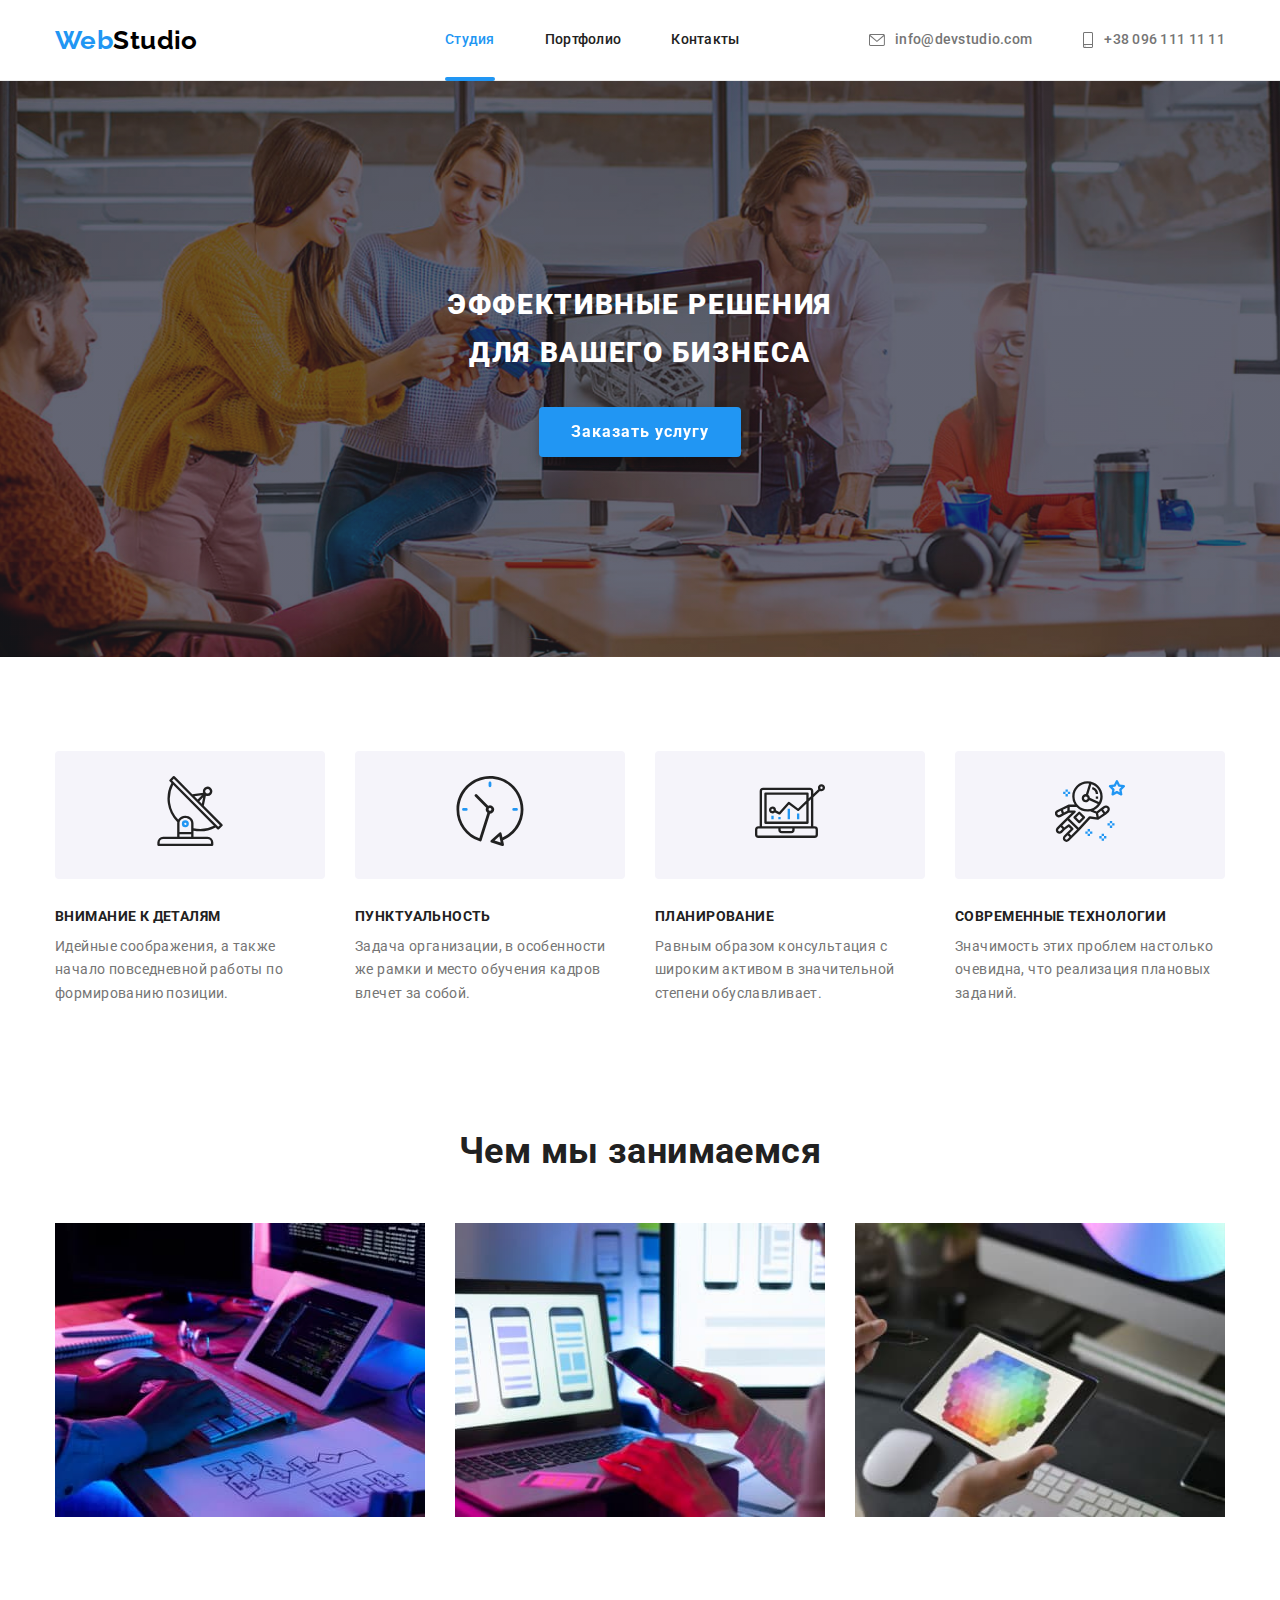
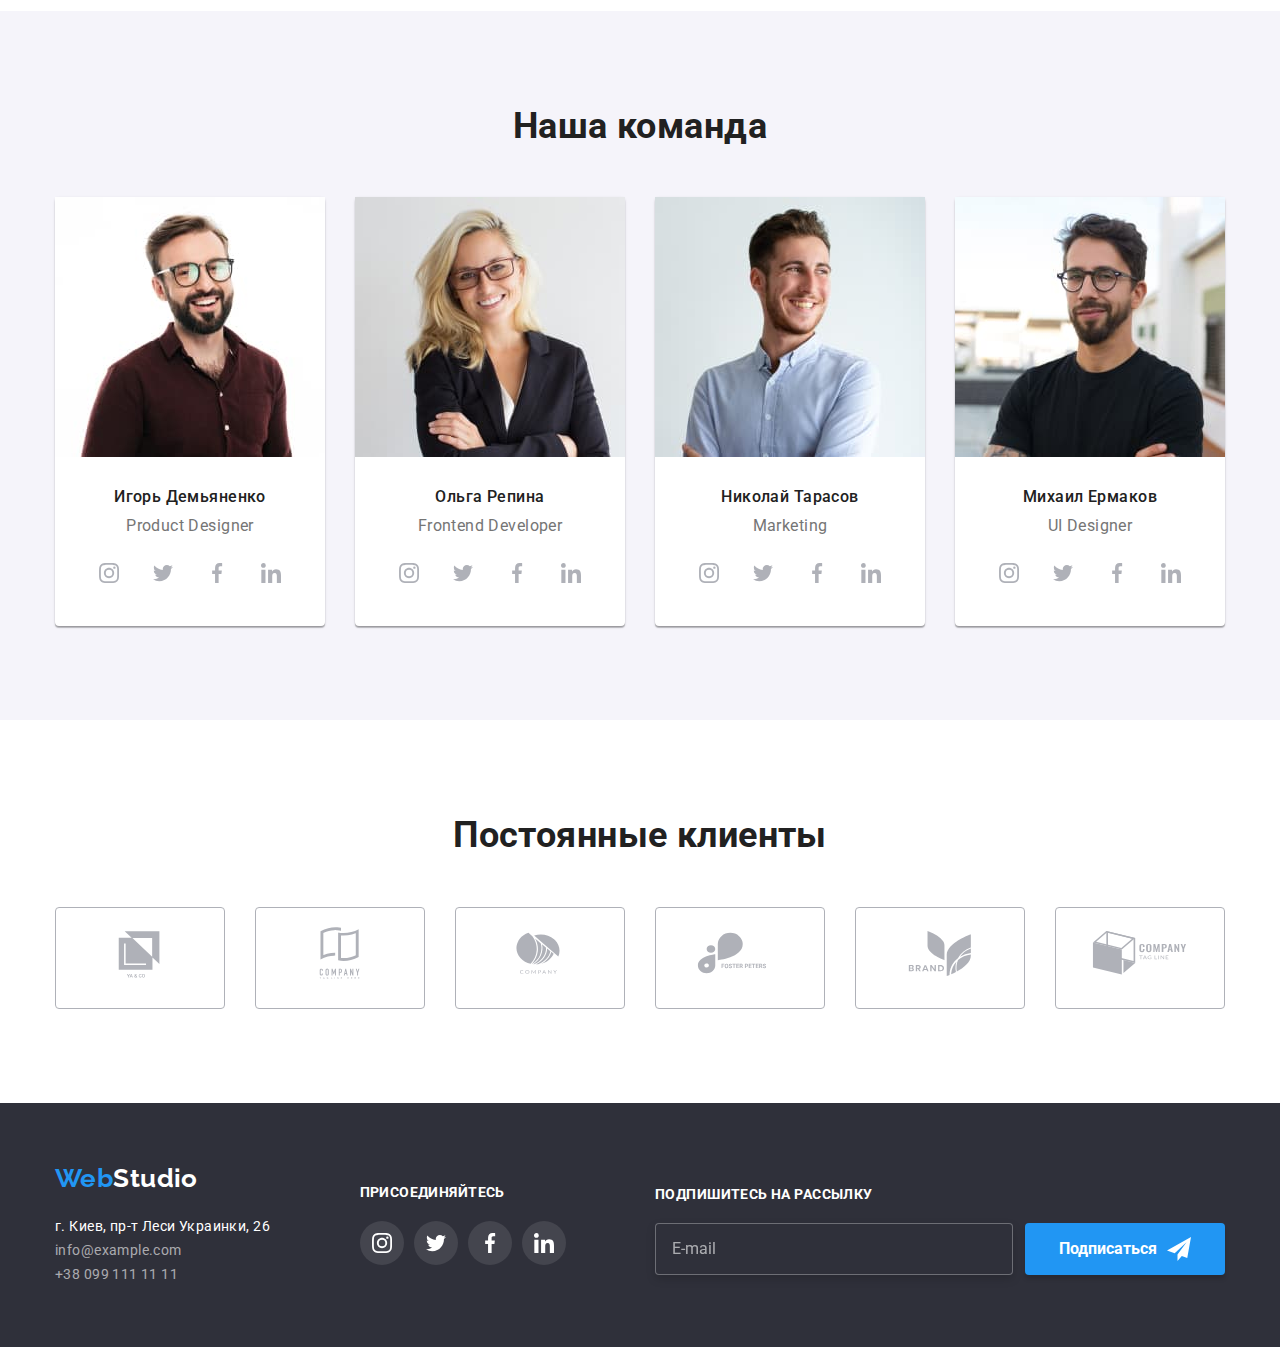
==== commit 8b069cb4: "Отзывчивые изображения" ====
--- a/index.html
+++ b/index.html
@@ -220,13 +220,15 @@
               <div class="what__card">
                 <img
                   class="what__image image"
-                  src="./images/doings/box1.jpg"
+                  srcset="./images/what/box1.jpg 1x, ./images/what/box1@2x.jpg 2x"
+                  src="./images/what/box1.jpg"
                   alt="Десктопные приложения"
                 />
                 <div class="what__back">
                   <img
                     class="what__image image"
-                    src="./images/doings/box1.jpg"
+                    srcset="./images/what/box1.jpg 1x, ./images/what/box1@2x.jpg 2x"
+                    src="./images/what/box1.jpg"
                     alt="Десктопные приложения"
                   />
                   <p class="what__label">Десктопные приложения</p>
@@ -237,13 +239,15 @@
               <div class="what__card">
                 <img
                   class="what__image image"
-                  src="./images/doings/box2.jpg"
+                  srcset="./images/what/box2.jpg 1x, ./images/what/box2@2x.jpg 2x"
+                  src="./images/what/box2.jpg"
                   alt="Мобильные приложения"
                 />
                 <div class="what__back">
                   <img
                     class="what__image image"
-                    src="./images/doings/box2.jpg"
+                    srcset="./images/what/box2.jpg 1x, ./images/what/box2@2x.jpg 2x"
+                    src="./images/what/box2.jpg"
                     alt="Мобильные приложения"
                   />
                   <p class="what__label">Мобильные приложения</p>
@@ -254,13 +258,15 @@
               <div class="what__card">
                 <img
                   class="what__image image"
-                  src="./images/doings/box3.jpg"
+                  srcset="./images/what/box3.jpg 1x, ./images/what/box3@2x.jpg 2x"
+                  src="./images/what/box3.jpg"
                   alt="Дизайнерские решения"
                 />
                 <div class="what__back">
                   <img
                     class="what__image image"
-                    src="./images/doings/box3.jpg"
+                    srcset="./images/what/box3.jpg 1x, ./images/what/box3@2x.jpg 2x"
+                    src="./images/what/box3.jpg"
                     alt="Дизайнерские решения"
                   />
                   <p class="what__label">Дизайнерские решения</p>
@@ -276,7 +282,34 @@
           <h2 class="title">Наша команда</h2>
           <ul class="team__list list">
             <li class="team__item">
-              <img class="image" src="./images/team/teamcard1.jpg" alt="Игорь Демьяненко" />
+              <picture>
+                <source
+                  srcset="
+                    ./images/team/teamcard1/mobile.jpg    1x,
+                    ./images/team/teamcard1/mobile@2x.jpg 2x
+                  "
+                  media="(max-width:767px)"
+                />
+                <source
+                  srcset="
+                    ./images/team/teamcard1/tablet.jpg    1x,
+                    ./images/team/teamcard1/tablet@2x.jpg 2x
+                  "
+                  media="(min-width:768px) and (max-width:1199px)"
+                />
+                <source
+                  srcset="
+                    ./images/team/teamcard1/desktop.jpg    1x,
+                    ./images/team/teamcard1/desktop@2x.jpg 2x
+                  "
+                  media="(min-width:1200px)"
+                />
+                <img
+                  class="image"
+                  src="./images/team/teamcard1/mobile.jpg"
+                  alt="Игорь Демьяненко"
+                />
+              </picture>
               <h3 class="team__subtitle">Игорь Демьяненко</h3>
               <p lang="en">Product Designer</p>
               <ul class="team__social social list">
@@ -311,7 +344,30 @@
               </ul>
             </li>
             <li class="team__item">
-              <img class="image" src="./images/team/teamcard2.jpg" alt="Ольга Репина" />
+              <picture>
+                <source
+                  srcset="
+                    ./images/team/teamcard2/mobile.jpg    1x,
+                    ./images/team/teamcard2/mobile@2x.jpg 2x
+                  "
+                  media="(max-width:767px)"
+                />
+                <source
+                  srcset="
+                    ./images/team/teamcard2/tablet.jpg    1x,
+                    ./images/team/teamcard2/tablet@2x.jpg 2x
+                  "
+                  media="(min-width:768px) and (max-width:1199px)"
+                />
+                <source
+                  srcset="
+                    ./images/team/teamcard2/desktop.jpg    1x,
+                    ./images/team/teamcard2/desktop@2x.jpg 2x
+                  "
+                  media="(min-width:1200px)"
+                />
+                <img class="image" src="./images/team/teamcard2/mobile.jpg" alt="Ольга Репина" />
+              </picture>
               <h3 class="team__subtitle">Ольга Репина</h3>
               <p lang="en">Frontend Developer</p>
               <ul class="team__social social list">
@@ -346,7 +402,30 @@
               </ul>
             </li>
             <li class="team__item">
-              <img class="image" src="./images/team/teamcard3.jpg" alt="Николай Тарасов" />
+              <picture>
+                <source
+                  srcset="
+                    ./images/team/teamcard3/mobile.jpg    1x,
+                    ./images/team/teamcard3/mobile@2x.jpg 2x
+                  "
+                  media="(max-width:767px)"
+                />
+                <source
+                  srcset="
+                    ./images/team/teamcard3/tablet.jpg    1x,
+                    ./images/team/teamcard3/tablet@2x.jpg 2x
+                  "
+                  media="(min-width:768px) and (max-width:1199px)"
+                />
+                <source
+                  srcset="
+                    ./images/team/teamcard3/desktop.jpg    1x,
+                    ./images/team/teamcard3/desktop@2x.jpg 2x
+                  "
+                  media="(min-width:1200px)"
+                />
+                <img class="image" src="./images/team/teamcard3/mobile.jpg" alt="Николай Тарасов" />
+              </picture>
               <h3 class="team__subtitle">Николай Тарасов</h3>
               <p lang="en">Marketing</p>
               <ul class="team__social social list">
@@ -381,7 +460,30 @@
               </ul>
             </li>
             <li class="team__item">
-              <img class="image" src="./images/team/teamcard4.jpg" alt="Михаил Ермаков" />
+              <picture>
+                <source
+                  srcset="
+                    ./images/team/teamcard4/mobile.jpg    1x,
+                    ./images/team/teamcard4/mobile@2x.jpg 2x
+                  "
+                  media="(max-width:767px)"
+                />
+                <source
+                  srcset="
+                    ./images/team/teamcard4/tablet.jpg    1x,
+                    ./images/team/teamcard4/tablet@2x.jpg 2x
+                  "
+                  media="(min-width:768px) and (max-width:1199px)"
+                />
+                <source
+                  srcset="
+                    ./images/team/teamcard4/desktop.jpg    1x,
+                    ./images/team/teamcard4/desktop@2x.jpg 2x
+                  "
+                  media="(min-width:1200px)"
+                />
+                <img class="image" src="./images/team/teamcard4/mobile.jpg" alt="Михаил Ермаков" />
+              </picture>
               <h3 class="team__subtitle">Михаил Ермаков</h3>
               <p lang="en">UI Designer</p>
               <ul class="team__social social list">
--- a/css/index.min.css
+++ b/css/index.min.css
@@ -1,3 +1,3 @@
-@import url("https://fonts.googleapis.com/css2?family=Raleway:wght@700&family=Roboto:wght@400;500;700;900&display=swap");.list{list-style:none;padding:0}.link{text-decoration:none}.visually-hidden{position:absolute;width:1px;height:1px;margin:-1px;border:0;padding:0;clip:rect(0 0 0 0);overflow:hidden}.button{border:1px solid transparent;border-radius:4px}.container{margin-left:auto;margin-right:auto;padding-left:15px;padding-right:15px}@media screen and (min-width: 480px) and (max-width: 767px){.container{max-width:480px}}@media screen and (min-width: 768px) and (max-width: 1199px){.container{width:768px}}@media screen and (min-width: 1200px){.container{width:1200px}}.section{max-width:1600px;margin-left:auto;margin-right:auto}@media screen and (max-width: 1199px){.section{padding-top:60px;padding-bottom:60px}}@media screen and (min-width: 1200px){.section{padding-top:94px;padding-bottom:94px}}.image{display:block;width:100%;height:auto}.flex{display:-webkit-box;display:-ms-flexbox;display:flex}.icon,.header__burger,.header__icon,.modal__icon,.accept__icon,.social__icon,.clients__icon,.subscribe__icon{fill:currentColor}/*! modern-normalize v1.1.0 | MIT License | https://github.com/sindresorhus/modern-normalize */*,::before,::after{-webkit-box-sizing:border-box;box-sizing:border-box}html{line-height:1.15;-webkit-text-size-adjust:100%;-moz-tab-size:4;-o-tab-size:4;tab-size:4}body{margin:0;font-family:system-ui,-apple-system,"Segoe UI",Roboto,Helvetica,Arial,sans-serif,"Apple Color Emoji","Segoe UI Emoji"}hr{height:0;color:inherit}abbr[title]{-webkit-text-decoration:underline dotted;text-decoration:underline dotted}b,strong{font-weight:bolder}code,kbd,samp,pre{font-family:ui-monospace, SFMono-Regular, Consolas, 'Liberation Mono', Menlo, monospace;font-size:1em}small{font-size:80%}sub,sup{font-size:75%;line-height:0;position:relative;vertical-align:baseline}sub{bottom:-0.25em}sup{top:-0.5em}table{text-indent:0;border-color:inherit}button,input,optgroup,select,textarea{font-family:inherit;font-size:100%;line-height:1.15;margin:0}button,select{text-transform:none}button,[type='button'],[type='reset'],[type='submit']{-webkit-appearance:button}::-moz-focus-inner{border-style:none;padding:0}:-moz-focusring{outline:1px dotted ButtonText}:-moz-ui-invalid{box-shadow:none}legend{padding:0}progress{vertical-align:baseline}::-webkit-inner-spin-button,::-webkit-outer-spin-button{height:auto}[type='search']{-webkit-appearance:textfield;outline-offset:-2px}::-webkit-search-decoration{-webkit-appearance:none}::-webkit-file-upload-button{-webkit-appearance:button;font:inherit}summary{display:list-item}body{color:#757575;font-family:roboto, -apple-system, BlinkMacSystemFont, avenir next, avenir, segoe ui,- helvetica neue, helvetica, Ubuntu, noto, arial, sans-serif;font-size:14px;line-height:1.71;letter-spacing:0.03em}body.modal-open{overflow:hidden}h1,h2,h3,ul,p{margin-top:0;margin-bottom:0}.header{max-width:1600px;margin-left:auto;margin-right:auto;background-color:#fff;border-bottom:1px solid #ececec}.header__container{display:-webkit-box;display:-ms-flexbox;display:flex;-webkit-box-align:center;-ms-flex-align:center;align-items:center}@media screen and (max-width: 767px){.header__container{position:relative;-webkit-box-pack:justify;-ms-flex-pack:justify;justify-content:space-between}}@media screen and (max-width: 767px){.header__logo{padding-top:16px;padding-bottom:16px}}.header__button{width:40px;height:40px;padding:0;border:none;background-color:#fff;color:#212121}.header__button:hover,.header__button:focus{color:#2196f3}.header__button.is-open{position:absolute;right:15px;top:10px;z-index:2}@media screen and (min-width: 768px){.header__button{display:none}}.header__burger{width:40px;height:40px}.header__button.is-open .header__icon-menu{display:none}.header__icon-close{display:none}.header__button.is-open .header__icon-close{display:block}@media screen and (max-width: 767px){.header__menu{position:fixed;top:0;left:0;width:100%;height:100vh;z-index:1;display:none;overflow-y:scroll;padding-top:10vw;padding-left:8vw;padding-bottom:10vw;background-color:#fff}.header__menu.is-open{display:-webkit-box;display:-ms-flexbox;display:flex;-webkit-box-orient:vertical;-webkit-box-direction:normal;-ms-flex-direction:column;flex-direction:column}}@media screen and (min-width: 480px) and (max-width: 767px){.header__menu{padding-top:48px;padding-left:40px;padding-bottom:48px}}@media screen and (min-width: 768px){.header__menu{display:-webkit-box;display:-ms-flexbox;display:flex;-webkit-box-pack:justify;-ms-flex-pack:justify;justify-content:space-between;margin-left:75px}}@media screen and (min-width: 768px){.header__nav{display:-webkit-box;display:-ms-flexbox;display:flex;-webkit-box-align:center;-ms-flex-align:center;align-items:center}}.header__list{font-weight:500;line-height:1.14;letter-spacing:0.02em;-webkit-box-align:center;-ms-flex-align:center;align-items:center}@media screen and (max-width: 767px){.header__list{font-size:40px}}@media screen and (min-width: 768px){.header__list{display:-webkit-box;display:-ms-flexbox;display:flex}}@media screen and (max-width: 767px){.header__item:not(:last-child){width:100%;margin-bottom:32px}}@media screen and (min-width: 768px){.header__item:not(:last-child){margin-right:50px}}.header__link{display:block;color:#212121;-webkit-transition:color 250ms cubic-bezier(0.4, 0, 0.2, 1);transition:color 250ms cubic-bezier(0.4, 0, 0.2, 1)}@media screen and (min-width: 768px){.header__link{padding-top:32px;padding-bottom:32px}}.header__link:hover,.header__link:focus{color:#2196f3}.header__link--current{position:relative;color:#2196f3}.header__link--current::after{content:'';position:absolute;left:0;bottom:-1px;width:100%;height:4px;background-color:#2196f3;border-radius:2px}@media screen and (max-width: 767px){.header__link--current::after{display:none}}@media screen and (max-width: 767px){.header__list--contacts{display:-webkit-box;display:-ms-flexbox;display:flex;-webkit-box-orient:horizontal;-webkit-box-direction:reverse;-ms-flex-direction:row-reverse;flex-direction:row-reverse;-ms-flex-wrap:wrap;flex-wrap:wrap;-webkit-box-pack:end;-ms-flex-pack:end;justify-content:flex-end;margin-top:auto}}@media screen and (min-width: 768px) and (max-width: 1199px){.header__list--contacts{display:block;margin-left:85px;padding-top:21px;padding-bottom:21px;font-size:12px;line-height:1.17}}@media screen and (min-width: 768px) and (max-width: 1199px){.header__item--contacts:not(:last-child){margin-bottom:10px;margin-right:0}}.header__link--contacts{color:#757575}@media screen and (max-width: 767px){.header__link--contacts{font-size:34px}}@media screen and (min-width: 768px) and (max-width: 1199px){.header__link--contacts{padding:0}}@media screen and (max-width: 767px){.header__icon{display:none}}@media screen and (min-width: 768px) and (max-width: 1199px){.header__icon{margin-right:8px}}@media screen and (min-width: 1200px){.header__icon{margin-right:10px}}@media screen and (min-width: 768px) and (max-width: 1199px){.header__icon--envelope{width:14px;height:10px}}@media screen and (min-width: 1200px){.header__icon--envelope{width:16px;height:12px}}@media screen and (min-width: 768px) and (max-width: 1199px){.header__icon--smartphone{width:10px;height:14px}}@media screen and (min-width: 1200px){.header__icon--smartphone{width:12px;height:16px}}.mobile__list{justify-self:flex-end;display:-webkit-box;display:-ms-flexbox;display:flex;margin-top:64px;font-size:18px;line-height:1.22}@media screen and (min-width: 768px){.mobile__list{display:none}}.mobile__item:not(:first-child){padding-left:10px}.mobile__item:not(:last-child){padding-right:10px;border-right:1px solid rgba(33,33,33,0.2)}@media screen and (max-width: 419px){.mobile__item:not(:first-child){padding-left:5px}.mobile__item:not(:last-child){padding-right:5px}}.mobile__link{color:#2196f3}.logo{display:-webkit-inline-box;display:-ms-inline-flexbox;display:inline-flex;-webkit-box-align:center;-ms-flex-align:center;align-items:center;font-family:raleway, sans-serif;font-weight:700;font-size:26px;line-height:1.19;color:#2196f3}.logo__text{color:#000}.hero{max-width:1600px;margin-left:auto;margin-right:auto;background-color:#c4c4c4;background-image:-webkit-gradient(linear, left top, right top, from(rgba(47,48,58,0.4)), to(rgba(47,48,58,0.4))),url("../images/hero-bg.jpg");background-image:linear-gradient(to right, rgba(47,48,58,0.4), rgba(47,48,58,0.4)),url("../images/hero-bg.jpg");background-repeat:no-repeat;background-position:center;background-size:cover;color:#fff;text-align:center}@media screen and (max-width: 1199px){.hero{padding-top:118px;padding-bottom:118px}}@media screen and (min-width: 1200px){.hero{padding-top:200px;padding-bottom:200px}}.hero__title{margin-bottom:30px;margin-left:auto;margin-right:auto;font-weight:900;letter-spacing:0.06em;text-transform:uppercase}@media screen and (max-width: 767px){.hero__title{font-size:26px;line-height:1.62}}.hero__button{padding-left:31px;padding-right:31px;padding-top:9px;padding-bottom:9px;font-family:inherit;font-weight:700;font-size:16px;line-height:1.87;letter-spacing:0.06em;cursor:pointer;color:#fff;background-color:#2196f3;-webkit-filter:drop-shadow(0px 4px 4px rgba(0,0,0,0.25));filter:drop-shadow(0px 4px 4px rgba(0,0,0,0.25));-webkit-transition:color 250ms cubic-bezier(0.4, 0, 0.2, 1);transition:color 250ms cubic-bezier(0.4, 0, 0.2, 1)}.hero__button:hover,.hero__button:focus{background-color:#188ce8}.backdrop{position:fixed;top:0;left:0;width:100vw;height:100vh;z-index:1;margin-left:auto;margin-right:auto;background-color:rgba(0,0,0,0.2);opacity:1;-webkit-transition:opacity 250ms cubic-bezier(0.4, 0, 0.2, 1);transition:opacity 250ms cubic-bezier(0.4, 0, 0.2, 1)}.backdrop.is-hidden{pointer-events:none;opacity:0}.modal{position:absolute;top:50%;left:50%;padding:40px;-webkit-transform:translate(-50%, -50%) scale(1);transform:translate(-50%, -50%) scale(1);-webkit-transition:-webkit-transform 250ms cubic-bezier(0.4, 0, 0.2, 1);transition:-webkit-transform 250ms cubic-bezier(0.4, 0, 0.2, 1);transition:transform 250ms cubic-bezier(0.4, 0, 0.2, 1);transition:transform 250ms cubic-bezier(0.4, 0, 0.2, 1), -webkit-transform 250ms cubic-bezier(0.4, 0, 0.2, 1);background-color:#fff;-webkit-box-shadow:0px 1px 3px rgba(0,0,0,0.12),0px 1px 1px rgba(0,0,0,0.14),0px 2px 1px rgba(0,0,0,0.2);box-shadow:0px 1px 3px rgba(0,0,0,0.12),0px 1px 1px rgba(0,0,0,0.14),0px 2px 1px rgba(0,0,0,0.2);border-radius:4px;font-size:12px;line-height:1.14;letter-spacing:0.01em}@media screen and (max-width: 479px){.modal{width:calc(100% - 30px)}}@media screen and (max-width: 1199px){.modal{width:450px}}@media screen and (min-width: 1200px){.modal{width:528px}}.backdrop.is-hidden .modal{-webkit-transform:translate(-50%, -50%) scale(1.5);transform:translate(-50%, -50%) scale(1.5)}.modal__title{margin-bottom:12px;font-weight:700;font-size:20px;line-height:1.15;letter-spacing:0.03em;color:#212121}@media screen and (max-width: 1199px){.modal__title{text-align:center;line-height:1.5}}.modal__item{position:relative;display:block;margin-bottom:10px}.modal__label{display:block;margin-bottom:4px;font-size:12px;line-height:1.17;letter-spacing:0.01em}.modal__input{width:100%;height:40px;padding-left:42px;color:#000;border:1px solid rgba(33,33,33,0.2);border-radius:4px;-webkit-transition:border-color 250ms cubic-bezier(0.4, 0, 0.2, 1);transition:border-color 250ms cubic-bezier(0.4, 0, 0.2, 1)}.modal__input:focus,.modal__input:not(:placeholder-shown){outline:none;border-color:#2196f3}.modal__icon{position:absolute;top:50%;left:0;margin-left:12px;width:18px;height:18px;color:#212121;-webkit-transition:color 250ms cubic-bezier(0.4, 0, 0.2, 1);transition:color 250ms cubic-bezier(0.4, 0, 0.2, 1)}.modal__textarea{height:120px;width:100%;padding:12px 16px;resize:none;border:1px solid rgba(33,33,33,0.2);border-radius:4px;-webkit-transition:border-color 250ms cubic-bezier(0.4, 0, 0.2, 1);transition:border-color 250ms cubic-bezier(0.4, 0, 0.2, 1)}.modal__textarea::-webkit-input-placeholder{color:rgba(117,117,117,0.5)}.modal__textarea:-ms-input-placeholder{color:rgba(117,117,117,0.5)}.modal__textarea::-ms-input-placeholder{color:rgba(117,117,117,0.5)}.modal__textarea::placeholder{color:rgba(117,117,117,0.5)}.modal__textarea:focus,.modal__textarea:not(:placeholder-shown){outline:none;border-color:#2196f3}.modal__input:focus+.modal__icon,.modal__input:not(:placeholder-shown)+.modal__icon{color:#2196f3}.accept__item{margin-top:20px;display:-webkit-box;display:-ms-flexbox;display:flex;-webkit-box-align:center;-ms-flex-align:center;align-items:center}@media screen and (min-width: 1199px){.accept__item{padding-left:14px}}.accept__checkbox{position:relative;margin-right:7px;width:16px;height:15px;border:2px solid #212121;border-radius:2px;color:#fff;pointer-events:none;-webkit-transition:border-color 250ms cubic-bezier(0.4, 0, 0.2, 1),background-color 250ms cubic-bezier(0.4, 0, 0.2, 1);transition:border-color 250ms cubic-bezier(0.4, 0, 0.2, 1),background-color 250ms cubic-bezier(0.4, 0, 0.2, 1)}.accept__icon{position:absolute;left:-25%;top:-20%;width:16px;height:15px;opacity:0;-webkit-transition:opacity 250ms cubic-bezier(0.4, 0, 0.2, 1);transition:opacity 250ms cubic-bezier(0.4, 0, 0.2, 1)}.accept__input:checked+.accept__checkbox{background-color:#2196f3;border-color:#2196f3}.accept__input:checked+.accept__checkbox>.accept__icon{opacity:1}.accept__label{font-size:14px;line-height:1.71;letter-spacing:0.03em}.accept__link{color:#2196f3}.modal__accept{display:block;margin-top:30px;margin-left:auto;margin-right:auto;font-size:16px;line-height:1.87;letter-spacing:0.06em;padding:10px 55px 10px 56px;color:#fff;background-color:#2196f3;-webkit-box-shadow:0px 4px 4px rgba(0,0,0,0.15);box-shadow:0px 4px 4px rgba(0,0,0,0.15);-webkit-transition:background-color 250ms cubic-bezier(0.4, 0, 0.2, 1);transition:background-color 250ms cubic-bezier(0.4, 0, 0.2, 1)}.modal__accept:hover{background-color:#188ce8}.modal__close{position:absolute;left:calc(100% - 8px);top:8px;-webkit-transform:translate(-100%, 0);transform:translate(-100%, 0);width:30px;height:30px;padding:5px;background-color:#fff;border-radius:50%;border:1px solid rgba(0,0,0,0.1);color:#000;-webkit-transition:color 250ms cubic-bezier(0.4, 0, 0.2, 1);transition:color 250ms cubic-bezier(0.4, 0, 0.2, 1)}.modal__close:hover{color:#2196f3}@media screen and (min-width: 1200px){.feature{padding-bottom:47px}}@media screen and (min-width: 768px){.feature__list{display:-webkit-box;display:-ms-flexbox;display:flex}}@media screen and (min-width: 768px) and (max-width: 1199px){.feature__list{-ms-flex-wrap:wrap;flex-wrap:wrap}}@media screen and (min-width: 768px){.feature__item{width:calc((100% - 30px) / 2)}.feature__item:nth-child(2n+1){margin-right:30px}.feature__item:not(:nth-last-child(-n+2)){margin-bottom:30px}}@media screen and (min-width: 1200px){.feature__item{width:calc((100% - 90px) / 4)}.feature__item:not(:last-child){margin-right:30px}}.feature__subtitle{margin-bottom:10px;font-weight:700;font-size:inherit;line-height:1.14;text-transform:uppercase;color:#212121}@media screen and (max-width: 767px){.feature__subtitle{text-align:center}}.feature__icon{text-align:center;padding-top:25px;padding-bottom:25px;margin-bottom:30px;background:#f5f4fa;border-radius:4px}.title{margin-left:auto;margin-right:auto;font-weight:700;line-height:1.18;text-align:center;color:#212121}@media screen and (max-width: 767px){.title{margin-bottom:30px;font-size:28px}}@media screen and (min-width: 768px){.title{margin-bottom:50px;font-size:36px}}.what{padding-top:47px}@media screen and (max-width: 1199px){.what{display:none}}.what__list{display:-webkit-box;display:-ms-flexbox;display:flex}.what__item{width:calc((100% - 60px) / 3);height:294px;-webkit-perspective:600px;perspective:600px}.what__item:not(:last-child){margin-right:30px}.what__card{position:relative;width:100%;height:100%;-webkit-transform-style:preserve-3d;transform-style:preserve-3d;-webkit-transition:-webkit-transform 250ms cubic-bezier(0.4, 0, 0.2, 1);transition:-webkit-transform 250ms cubic-bezier(0.4, 0, 0.2, 1);transition:transform 250ms cubic-bezier(0.4, 0, 0.2, 1);transition:transform 250ms cubic-bezier(0.4, 0, 0.2, 1), -webkit-transform 250ms cubic-bezier(0.4, 0, 0.2, 1)}.what__item:hover .what__card{-webkit-transform:rotateY(180deg);transform:rotateY(180deg)}.what__image{width:100%;height:100%;position:absolute;-webkit-backface-visibility:hidden;backface-visibility:hidden}.what__back{position:absolute;width:100%;height:100%;-webkit-transform:rotateY(180deg);transform:rotateY(180deg)}.what__label{position:absolute;left:0;top:100%;width:100%;-webkit-transform:translate(0, -100%);transform:translate(0, -100%);padding-top:27px;padding-bottom:27px;font-weight:700;line-height:1.14;text-align:center;text-transform:uppercase;color:#fff;background-color:rgba(47,48,58,0.8);opacity:0;-webkit-transition:opacity 250ms cubic-bezier(0.4, 0, 0.2, 1) 250ms;transition:opacity 250ms cubic-bezier(0.4, 0, 0.2, 1) 250ms}.what__item:hover .what__label{opacity:1}.team{background-color:#f5f4fa;font-size:16px;line-height:1.19;text-align:center}@media screen and (min-width: 768px){.team__list{display:-webkit-box;display:-ms-flexbox;display:flex}}@media screen and (min-width: 768px) and (max-width: 1199px){.team__list{-ms-flex-wrap:wrap;flex-wrap:wrap}}.team__item{border-bottom:1px solid transparent;border-radius:4px;background-color:#fff;-webkit-box-shadow:0px 1px 3px rgba(0,0,0,0.12),0px 1px 1px rgba(0,0,0,0.14),0px 2px 1px rgba(0,0,0,0.2);box-shadow:0px 1px 3px rgba(0,0,0,0.12),0px 1px 1px rgba(0,0,0,0.14),0px 2px 1px rgba(0,0,0,0.2)}@media screen and (max-width: 767px){.team__item:not(:last-child){margin-bottom:30px}}@media screen and (min-width: 768px) and (max-width: 1199px){.team__item{width:calc((100% - 30px) / 2)}.team__item:not(:nth-last-child(-n+2)){margin-bottom:30px}.team__item:nth-child(2n+1){margin-right:30px}}@media screen and (min-width: 1200px){.team__item{width:calc((100% - 90px) / 4);padding-bottom:30px}.team__item:not(:last-child){margin-right:30px}}.team__subtitle{margin-top:30px;margin-bottom:10px;font-weight:500;font-size:inherit;color:#212121}.team__social{margin-top:16px;padding-left:32px;padding-right:32px}.social{display:-webkit-box;display:-ms-flexbox;display:flex;-webkit-box-pack:center;-ms-flex-pack:center;justify-content:center}.social__item{width:44px;height:44px;padding:12px;border:none;border-radius:50%;color:#afb1b8;-webkit-transition:color 250ms cubic-bezier(0.4, 0, 0.2, 1),background-color 250ms cubic-bezier(0.4, 0, 0.2, 1);transition:color 250ms cubic-bezier(0.4, 0, 0.2, 1),background-color 250ms cubic-bezier(0.4, 0, 0.2, 1)}.social__item:not(:last-child){margin-right:10px}.social__item:hover{background-color:#2196f3;color:#fff}.social__link{color:inherit}.social__icon{width:20px;height:20px}@media screen and (max-width: 767px){.clients__title{margin-bottom:30px}}@media screen and (min-width: 768px){.clients__title{margin-bottom:50px}}.clients__list{display:-webkit-box;display:-ms-flexbox;display:flex;-ms-flex-wrap:wrap;flex-wrap:wrap;margin-left:auto;margin-right:auto}.clients__item{padding-top:16px;padding-bottom:16px;text-align:center;border:1px solid #afb1b8;border-radius:4px;cursor:pointer;color:#afb1b8;-webkit-transition:color 250ms cubic-bezier(0.4, 0, 0.2, 1),border-color 250ms cubic-bezier(0.4, 0, 0.2, 1);transition:color 250ms cubic-bezier(0.4, 0, 0.2, 1),border-color 250ms cubic-bezier(0.4, 0, 0.2, 1)}@media screen and (max-width: 767px){.clients__item{width:calc((100% - 30px) / 2)}.clients__item:nth-child(2n+1){margin-right:30px}.clients__item:not(:nth-last-child(-n+2)){margin-bottom:30px}}@media screen and (min-width: 768px) and (max-width: 1199px){.clients__item{width:calc((100% - 60px) / 3)}.clients__item:not(:nth-child(3n)){margin-right:30px}.clients__item:nth-child(-n+3){margin-bottom:30px}}@media screen and (min-width: 1200px){.clients__item{width:calc((100% - 150px) / 6)}.clients__item:not(:last-child){margin-right:30px}}.clients__item:hover{color:#2196f3;border-color:#2196f3}.clients__link{color:inherit}.clients__icon{width:106px;height:60px}.join{color:#fff}@media screen and (max-width: 767px){.join{margin-top:60px}}.join__item{color:#fff;background-color:rgba(255,255,255,0.1)}.subscribe{padding-top:12px;color:#fff}@media screen and (max-width: 1199px){.subscribe{margin-top:60px}}.subscribe__input{margin-right:12px;padding-left:16px;padding-top:15px;padding-bottom:15px;border:1px solid rgba(255,255,255,0.3);border-radius:4px;background-color:#2f303a;-webkit-filter:drop-shadow(0px 4px 4px rgba(0,0,0,0.15));filter:drop-shadow(0px 4px 4px rgba(0,0,0,0.15));font-size:16px;line-height:1.25;color:inherit}@media screen and (max-width: 1199px){.subscribe__input{width:100%;margin-bottom:20px}}.subscribe__input::-webkit-input-placeholder{color:rgba(255,255,255,0.6)}.subscribe__input:-ms-input-placeholder{color:rgba(255,255,255,0.6)}.subscribe__input::-ms-input-placeholder{color:rgba(255,255,255,0.6)}.subscribe__input::placeholder{color:rgba(255,255,255,0.6)}.subscribe__button{display:-webkit-inline-box;display:-ms-inline-flexbox;display:inline-flex;width:200px;padding-top:10px;padding-bottom:10px;font-size:16px;line-height:1.87;font-weight:700;-webkit-box-pack:center;-ms-flex-pack:center;justify-content:center;-webkit-box-align:center;-ms-flex-align:center;align-items:center;color:inherit;background-color:#2196f3;-webkit-box-shadow:0px 4px 4px rgba(0,0,0,0.15);box-shadow:0px 4px 4px rgba(0,0,0,0.15)}.subscribe__icon{margin-left:10px;width:24px;height:24px}.footer{max-width:1600px;margin-left:auto;margin-right:auto;padding:60px 0;background-color:#2f303a}.footer__container{display:-webkit-box;display:-ms-flexbox;display:flex}@media screen and (max-width: 767px){.footer__container{-webkit-box-orient:vertical;-webkit-box-direction:normal;-ms-flex-direction:column;flex-direction:column}}@media screen and (min-width: 768px) and (max-width: 1199px){.footer__container{-ms-flex-wrap:wrap;flex-wrap:wrap;-webkit-box-align:center;-ms-flex-align:center;align-items:center;-ms-flex-pack:distribute;justify-content:space-around}}@media screen and (max-width: 1199px){.footer__container{text-align:center}}.footer__text{color:#fff;font-style:normal}.footer__address{margin-top:20px}.footer__link{margin-top:8px;color:rgba(255,255,255,0.6);font-style:normal;-webkit-transition:color 250ms cubic-bezier(0.4, 0, 0.2, 1);transition:color 250ms cubic-bezier(0.4, 0, 0.2, 1)}.footer__link:hover,.footer__link:focus{color:#2196f3}.footer__title{margin-bottom:20px;font-size:inherit;line-height:1.14;text-transform:uppercase}
+@import url("https://fonts.googleapis.com/css2?family=Raleway:wght@700&family=Roboto:wght@400;500;700;900&display=swap");.list{list-style:none;padding:0}.link{text-decoration:none}.visually-hidden{position:absolute;width:1px;height:1px;margin:-1px;border:0;padding:0;clip:rect(0 0 0 0);overflow:hidden}.button{border:1px solid transparent;border-radius:4px}.container{margin-left:auto;margin-right:auto;padding-left:15px;padding-right:15px}@media screen and (min-width: 480px) and (max-width: 767px){.container{max-width:480px}}@media screen and (min-width: 768px) and (max-width: 1199px){.container{width:768px}}@media screen and (min-width: 1200px){.container{width:1200px}}.section{max-width:1600px;margin-left:auto;margin-right:auto}@media screen and (max-width: 1199px){.section{padding-top:60px;padding-bottom:60px}}@media screen and (min-width: 1200px){.section{padding-top:94px;padding-bottom:94px}}.image{display:block;max-width:100%;height:auto}.flex{display:-webkit-box;display:-ms-flexbox;display:flex}.icon,.header__burger,.header__icon,.modal__icon,.accept__icon,.social__icon,.clients__icon,.subscribe__icon{fill:currentColor}/*! modern-normalize v1.1.0 | MIT License | https://github.com/sindresorhus/modern-normalize */*,::before,::after{-webkit-box-sizing:border-box;box-sizing:border-box}html{line-height:1.15;-webkit-text-size-adjust:100%;-moz-tab-size:4;-o-tab-size:4;tab-size:4}body{margin:0;font-family:system-ui,-apple-system,"Segoe UI",Roboto,Helvetica,Arial,sans-serif,"Apple Color Emoji","Segoe UI Emoji"}hr{height:0;color:inherit}abbr[title]{-webkit-text-decoration:underline dotted;text-decoration:underline dotted}b,strong{font-weight:bolder}code,kbd,samp,pre{font-family:ui-monospace, SFMono-Regular, Consolas, 'Liberation Mono', Menlo, monospace;font-size:1em}small{font-size:80%}sub,sup{font-size:75%;line-height:0;position:relative;vertical-align:baseline}sub{bottom:-0.25em}sup{top:-0.5em}table{text-indent:0;border-color:inherit}button,input,optgroup,select,textarea{font-family:inherit;font-size:100%;line-height:1.15;margin:0}button,select{text-transform:none}button,[type='button'],[type='reset'],[type='submit']{-webkit-appearance:button}::-moz-focus-inner{border-style:none;padding:0}:-moz-focusring{outline:1px dotted ButtonText}:-moz-ui-invalid{box-shadow:none}legend{padding:0}progress{vertical-align:baseline}::-webkit-inner-spin-button,::-webkit-outer-spin-button{height:auto}[type='search']{-webkit-appearance:textfield;outline-offset:-2px}::-webkit-search-decoration{-webkit-appearance:none}::-webkit-file-upload-button{-webkit-appearance:button;font:inherit}summary{display:list-item}body{color:#757575;font-family:roboto, -apple-system, BlinkMacSystemFont, avenir next, avenir, segoe ui,+ helvetica neue, helvetica, Ubuntu, noto, arial, sans-serif;font-size:14px;line-height:1.71;letter-spacing:0.03em}body.modal-open{overflow:hidden}h1,h2,h3,ul,p{margin-top:0;margin-bottom:0}.header{max-width:1600px;margin-left:auto;margin-right:auto;background-color:#fff;border-bottom:1px solid #ececec}.header__container{display:-webkit-box;display:-ms-flexbox;display:flex;-webkit-box-align:center;-ms-flex-align:center;align-items:center}@media screen and (max-width: 767px){.header__container{position:relative;-webkit-box-pack:justify;-ms-flex-pack:justify;justify-content:space-between}}@media screen and (max-width: 767px){.header__logo{padding-top:16px;padding-bottom:16px}}.header__button{width:40px;height:40px;padding:0;border:none;background-color:#fff;color:#212121}.header__button:hover,.header__button:focus{color:#2196f3}.header__button.is-open{position:absolute;right:15px;top:10px;z-index:2}@media screen and (min-width: 768px){.header__button{display:none}}.header__burger{width:40px;height:40px}.header__icon-menu{opacity:1;-webkit-transition:opacity 250ms cubic-bezier(0.4, 0, 0.2, 1);transition:opacity 250ms cubic-bezier(0.4, 0, 0.2, 1)}.header__button.is-open .header__icon-menu{opacity:0}.header__icon-close{opacity:0;-webkit-transition:opacity 250ms cubic-bezier(0.4, 0, 0.2, 1);transition:opacity 250ms cubic-bezier(0.4, 0, 0.2, 1)}.header__button.is-open .header__icon-close{opacity:1}@media screen and (max-width: 767px){.header__menu{position:fixed;top:0;left:0;width:100%;height:100vh;z-index:1;display:-webkit-box;display:-ms-flexbox;display:flex;-webkit-box-orient:vertical;-webkit-box-direction:normal;-ms-flex-direction:column;flex-direction:column;-webkit-transform:scale(0);transform:scale(0);-webkit-transform-origin:calc(100% - 35px) 30px;transform-origin:calc(100% - 35px) 30px;-webkit-transition:-webkit-transform 250ms cubic-bezier(0.4, 0, 0.2, 1);transition:-webkit-transform 250ms cubic-bezier(0.4, 0, 0.2, 1);transition:transform 250ms cubic-bezier(0.4, 0, 0.2, 1);transition:transform 250ms cubic-bezier(0.4, 0, 0.2, 1), -webkit-transform 250ms cubic-bezier(0.4, 0, 0.2, 1);overflow-y:scroll;padding-top:10vw;padding-left:8vw;padding-bottom:10vw;background-color:#fff}.header__menu.is-open{-webkit-transform:scale(1);transform:scale(1)}}@media screen and (min-width: 480px) and (max-width: 767px){.header__menu{padding-top:48px;padding-left:40px;padding-bottom:48px}}@media screen and (min-width: 768px){.header__menu{display:-webkit-box;display:-ms-flexbox;display:flex;-webkit-box-pack:justify;-ms-flex-pack:justify;justify-content:space-between;width:66.6666%;margin-left:auto}}@media screen and (min-width: 768px){.header__nav{display:-webkit-box;display:-ms-flexbox;display:flex;-webkit-box-align:center;-ms-flex-align:center;align-items:center}}.header__list{font-weight:500;line-height:1.14;letter-spacing:0.02em;-webkit-box-align:center;-ms-flex-align:center;align-items:center}@media screen and (max-width: 767px){.header__list{font-size:40px}}@media screen and (min-width: 768px){.header__list{display:-webkit-box;display:-ms-flexbox;display:flex}}@media screen and (max-width: 767px){.header__item:not(:last-child){width:100%;margin-bottom:32px}}@media screen and (min-width: 768px){.header__item:not(:last-child){margin-right:50px}}.header__link{display:block;color:#212121;-webkit-transition:color 250ms cubic-bezier(0.4, 0, 0.2, 1);transition:color 250ms cubic-bezier(0.4, 0, 0.2, 1)}@media screen and (min-width: 768px){.header__link{padding-top:32px;padding-bottom:32px}}.header__link:hover,.header__link:focus{color:#2196f3}.header__link--current{position:relative;color:#2196f3}.header__link--current::after{content:'';position:absolute;left:0;bottom:-1px;width:100%;height:4px;background-color:#2196f3;border-radius:2px}@media screen and (max-width: 767px){.header__link--current::after{display:none}}@media screen and (max-width: 767px){.header__list--contacts{display:-webkit-box;display:-ms-flexbox;display:flex;-webkit-box-orient:horizontal;-webkit-box-direction:reverse;-ms-flex-direction:row-reverse;flex-direction:row-reverse;-ms-flex-wrap:wrap;flex-wrap:wrap;-webkit-box-pack:end;-ms-flex-pack:end;justify-content:flex-end;margin-top:auto}}@media screen and (min-width: 768px) and (max-width: 1199px){.header__list--contacts{display:block;padding-top:21px;padding-bottom:21px;font-size:12px;line-height:1.17}}@media screen and (min-width: 768px) and (max-width: 1199px){.header__item--contacts:not(:last-child){margin-bottom:10px;margin-right:0}}.header__link--contacts{color:#757575}@media screen and (max-width: 767px){.header__link--contacts{font-size:34px}}@media screen and (min-width: 768px) and (max-width: 1199px){.header__link--contacts{padding:0}}@media screen and (min-width: 1200px){.header__link--contacts{display:-webkit-inline-box;display:-ms-inline-flexbox;display:inline-flex;-webkit-box-align:center;-ms-flex-align:center;align-items:center}}@media screen and (max-width: 767px){.header__icon{display:none}}@media screen and (min-width: 768px) and (max-width: 1199px){.header__icon{margin-right:8px}}@media screen and (min-width: 1200px){.header__icon{margin-right:10px}}@media screen and (min-width: 768px) and (max-width: 1199px){.header__icon--envelope{width:14px;height:10px}}@media screen and (min-width: 1200px){.header__icon--envelope{width:16px;height:12px}}@media screen and (min-width: 768px) and (max-width: 1199px){.header__icon--smartphone{width:10px;height:14px}}@media screen and (min-width: 1200px){.header__icon--smartphone{width:12px;height:16px}}.mobile__list{justify-self:flex-end;display:-webkit-box;display:-ms-flexbox;display:flex;margin-top:64px;font-size:18px;line-height:1.22}@media screen and (min-width: 768px){.mobile__list{display:none}}.mobile__item:not(:first-child){padding-left:10px}.mobile__item:not(:last-child){padding-right:10px;border-right:1px solid rgba(33,33,33,0.2)}@media screen and (max-width: 419px){.mobile__item:not(:first-child){padding-left:5px}.mobile__item:not(:last-child){padding-right:5px}}.mobile__link{color:#2196f3}.logo{display:-webkit-inline-box;display:-ms-inline-flexbox;display:inline-flex;-webkit-box-align:center;-ms-flex-align:center;align-items:center;font-family:raleway, sans-serif;font-weight:700;font-size:26px;line-height:1.19;color:#2196f3}.logo__text{color:#000}.hero{margin-left:auto;margin-right:auto;background-color:#c4c4c4;max-width:480px;background-image:-webkit-gradient(linear, left top, right top, from(rgba(47,48,58,0.4)), to(rgba(47,48,58,0.4))),url("../images/hero/mobile.jpg");background-image:linear-gradient(to right, rgba(47,48,58,0.4), rgba(47,48,58,0.4)),url("../images/hero/mobile.jpg");background-repeat:no-repeat;background-position:center;background-size:cover;color:#fff;text-align:center}@media screen and (max-width: 1199px){.hero{padding-top:118px;padding-bottom:118px}}@media screen and (min-width: 1200px){.hero{padding-top:200px;padding-bottom:200px}}@media (min-device-pixel-ratio: 2), (-webkit-min-device-pixel-ratio: 2), (min-resolution: 192dpi), (min-resolution: 2dppx){.hero{background-image:-webkit-gradient(linear, left top, right top, from(rgba(47,48,58,0.4)), to(rgba(47,48,58,0.4))),url("../images/hero/mobile@2x.jpg");background-image:linear-gradient(to right, rgba(47,48,58,0.4), rgba(47,48,58,0.4)),url("../images/hero/mobile@2x.jpg")}}@media screen and (min-width: 481px) and (max-width: 768px){.hero{max-width:768px;background-image:-webkit-gradient(linear, left top, right top, from(rgba(47,48,58,0.4)), to(rgba(47,48,58,0.4))),url("../images/hero/tablet.jpg");background-image:linear-gradient(to right, rgba(47,48,58,0.4), rgba(47,48,58,0.4)),url("../images/hero/tablet.jpg")}}@media screen and (min-width: 481px) and (max-width: 768px) and (min-device-pixel-ratio: 2), screen and (min-width: 481px) and (max-width: 768px) and (-webkit-min-device-pixel-ratio: 2), screen and (min-width: 481px) and (max-width: 768px) and (min-resolution: 192dpi), screen and (min-width: 481px) and (max-width: 768px) and (min-resolution: 2dppx){.hero{background-image:-webkit-gradient(linear, left top, right top, from(rgba(47,48,58,0.4)), to(rgba(47,48,58,0.4))),url("../images/hero/tablet@2x.jpg");background-image:linear-gradient(to right, rgba(47,48,58,0.4), rgba(47,48,58,0.4)),url("../images/hero/tablet@2x.jpg")}}@media screen and (min-width: 769px){.hero{max-width:1600px;background-image:-webkit-gradient(linear, left top, right top, from(rgba(47,48,58,0.4)), to(rgba(47,48,58,0.4))),url("../images/hero/desktop.jpg");background-image:linear-gradient(to right, rgba(47,48,58,0.4), rgba(47,48,58,0.4)),url("../images/hero/desktop.jpg")}}@media screen and (min-width: 769px) and (min-device-pixel-ratio: 2), screen and (min-width: 769px) and (-webkit-min-device-pixel-ratio: 2), screen and (min-width: 769px) and (min-resolution: 192dpi), screen and (min-width: 769px) and (min-resolution: 2dppx){.hero{background-image:-webkit-gradient(linear, left top, right top, from(rgba(47,48,58,0.4)), to(rgba(47,48,58,0.4))),url("../images/hero/desktop@2x.jpg");background-image:linear-gradient(to right, rgba(47,48,58,0.4), rgba(47,48,58,0.4)),url("../images/hero/desktop@2x.jpg")}}.hero__title{margin-bottom:30px;margin-left:auto;margin-right:auto;font-weight:900;letter-spacing:0.06em;text-transform:uppercase}@media screen and (max-width: 767px){.hero__title{font-size:26px;line-height:1.62}}.hero__button{padding-left:31px;padding-right:31px;padding-top:9px;padding-bottom:9px;font-family:inherit;font-weight:700;font-size:16px;line-height:1.87;letter-spacing:0.06em;cursor:pointer;color:#fff;background-color:#2196f3;-webkit-filter:drop-shadow(0px 4px 4px rgba(0,0,0,0.25));filter:drop-shadow(0px 4px 4px rgba(0,0,0,0.25));-webkit-transition:color 250ms cubic-bezier(0.4, 0, 0.2, 1);transition:color 250ms cubic-bezier(0.4, 0, 0.2, 1)}.hero__button:hover,.hero__button:focus{background-color:#188ce8}.backdrop{position:fixed;top:0;left:0;width:100vw;height:100vh;z-index:1;margin-left:auto;margin-right:auto;background-color:rgba(0,0,0,0.2);opacity:1;-webkit-transition:opacity 250ms cubic-bezier(0.4, 0, 0.2, 1);transition:opacity 250ms cubic-bezier(0.4, 0, 0.2, 1);overflow-y:scroll}.backdrop.is-hidden{pointer-events:none;opacity:0}.modal{position:absolute;top:50%;left:50%;-webkit-transform:translate(-50%, -50%) scale(1);transform:translate(-50%, -50%) scale(1);-webkit-transition:-webkit-transform 250ms cubic-bezier(0.4, 0, 0.2, 1);transition:-webkit-transform 250ms cubic-bezier(0.4, 0, 0.2, 1);transition:transform 250ms cubic-bezier(0.4, 0, 0.2, 1);transition:transform 250ms cubic-bezier(0.4, 0, 0.2, 1), -webkit-transform 250ms cubic-bezier(0.4, 0, 0.2, 1);background-color:#fff;-webkit-box-shadow:0px 1px 3px rgba(0,0,0,0.12),0px 1px 1px rgba(0,0,0,0.14),0px 2px 1px rgba(0,0,0,0.2);box-shadow:0px 1px 3px rgba(0,0,0,0.12),0px 1px 1px rgba(0,0,0,0.14),0px 2px 1px rgba(0,0,0,0.2);border-radius:4px;font-size:12px;line-height:1.14;letter-spacing:0.01em}@media screen and (max-width: 479px){.modal{width:calc(100% - 30px);padding:5vw}}@media screen and (min-width: 480px){.modal{padding:40px}}@media screen and (min-width: 480px) and (max-width: 1199px){.modal{width:450px}}@media screen and (min-width: 1200px){.modal{width:528px}}@media screen and (orientation: landscape){.modal{-webkit-transform:translate(-50%, -25%) scale(1);transform:translate(-50%, -25%) scale(1)}}.backdrop.is-hidden .modal{-webkit-transform:translate(-50%, -50%) scale(1.5);transform:translate(-50%, -50%) scale(1.5)}.modal__title{margin-bottom:12px;font-weight:700;font-size:20px;line-height:1.15;letter-spacing:0.03em;color:#212121}@media screen and (max-width: 1199px){.modal__title{text-align:center;line-height:1.5}}.modal__item{position:relative;display:block;margin-bottom:10px}.modal__label{display:block;margin-bottom:4px;font-size:12px;line-height:1.17;letter-spacing:0.01em}.modal__input{width:100%;height:40px;padding-left:42px;color:#000;border:1px solid rgba(33,33,33,0.2);border-radius:4px;-webkit-transition:border-color 250ms cubic-bezier(0.4, 0, 0.2, 1);transition:border-color 250ms cubic-bezier(0.4, 0, 0.2, 1)}.modal__input:focus,.modal__input:not(:placeholder-shown){outline:none;border-color:#2196f3}.modal__icon{position:absolute;top:50%;left:0;margin-left:12px;width:18px;height:18px;color:#212121;-webkit-transition:color 250ms cubic-bezier(0.4, 0, 0.2, 1);transition:color 250ms cubic-bezier(0.4, 0, 0.2, 1)}.modal__textarea{height:120px;width:100%;padding:12px 16px;resize:none;border:1px solid rgba(33,33,33,0.2);border-radius:4px;-webkit-transition:border-color 250ms cubic-bezier(0.4, 0, 0.2, 1);transition:border-color 250ms cubic-bezier(0.4, 0, 0.2, 1)}.modal__textarea::-webkit-input-placeholder{color:rgba(117,117,117,0.5)}.modal__textarea:-ms-input-placeholder{color:rgba(117,117,117,0.5)}.modal__textarea::-ms-input-placeholder{color:rgba(117,117,117,0.5)}.modal__textarea::placeholder{color:rgba(117,117,117,0.5)}.modal__textarea:focus,.modal__textarea:not(:placeholder-shown){outline:none;border-color:#2196f3}.modal__input:focus+.modal__icon,.modal__input:not(:placeholder-shown)+.modal__icon{color:#2196f3}.accept__item{margin-top:20px;display:-webkit-box;display:-ms-flexbox;display:flex;-webkit-box-align:center;-ms-flex-align:center;align-items:center}@media screen and (min-width: 1199px){.accept__item{padding-left:14px}}.accept__checkbox{position:relative;margin-right:7px;width:16px;height:15px;border:2px solid #212121;border-radius:2px;color:#fff;pointer-events:none;-webkit-transition:border-color 250ms cubic-bezier(0.4, 0, 0.2, 1),background-color 250ms cubic-bezier(0.4, 0, 0.2, 1);transition:border-color 250ms cubic-bezier(0.4, 0, 0.2, 1),background-color 250ms cubic-bezier(0.4, 0, 0.2, 1)}.accept__icon{position:absolute;left:-25%;top:-20%;width:16px;height:15px;opacity:0;-webkit-transition:opacity 250ms cubic-bezier(0.4, 0, 0.2, 1);transition:opacity 250ms cubic-bezier(0.4, 0, 0.2, 1)}.accept__input:checked+.accept__checkbox{background-color:#2196f3;border-color:#2196f3}.accept__input:checked+.accept__checkbox>.accept__icon{opacity:1}.accept__label{font-size:14px;line-height:1.71;letter-spacing:0.03em}.accept__link{color:#2196f3}.modal__accept{display:block;margin-top:30px;margin-left:auto;margin-right:auto;font-size:16px;line-height:1.87;letter-spacing:0.06em;padding:10px 55px 10px 56px;color:#fff;background-color:#2196f3;-webkit-box-shadow:0px 4px 4px rgba(0,0,0,0.15);box-shadow:0px 4px 4px rgba(0,0,0,0.15);-webkit-transition:background-color 250ms cubic-bezier(0.4, 0, 0.2, 1);transition:background-color 250ms cubic-bezier(0.4, 0, 0.2, 1)}.modal__accept:hover{background-color:#188ce8}.modal__close{position:absolute;left:calc(100% - 8px);top:8px;-webkit-transform:translate(-100%, 0);transform:translate(-100%, 0);width:30px;height:30px;padding:5px;background-color:#fff;border-radius:50%;border:1px solid rgba(0,0,0,0.1);color:#000;-webkit-transition:color 250ms cubic-bezier(0.4, 0, 0.2, 1);transition:color 250ms cubic-bezier(0.4, 0, 0.2, 1)}.modal__close:hover{color:#2196f3}@media screen and (min-width: 1200px){.feature{padding-bottom:47px}}@media screen and (min-width: 768px){.feature__list{display:-webkit-box;display:-ms-flexbox;display:flex}}@media screen and (min-width: 768px) and (max-width: 1199px){.feature__list{-ms-flex-wrap:wrap;flex-wrap:wrap}}@media screen and (min-width: 768px){.feature__item{width:calc((100% - 30px) / 2)}.feature__item:nth-child(2n+1){margin-right:30px}.feature__item:not(:nth-last-child(-n+2)){margin-bottom:30px}}@media screen and (min-width: 1200px){.feature__item{width:calc((100% - 90px) / 4)}.feature__item:not(:last-child){margin-right:30px}}.feature__subtitle{margin-bottom:10px;font-weight:700;font-size:inherit;line-height:1.14;text-transform:uppercase;color:#212121}@media screen and (max-width: 767px){.feature__subtitle{text-align:center}}.feature__icon{text-align:center;padding-top:25px;padding-bottom:25px;margin-bottom:30px;background:#f5f4fa;border-radius:4px}.title{margin-left:auto;margin-right:auto;font-weight:700;line-height:1.18;text-align:center;color:#212121}@media screen and (max-width: 767px){.title{margin-bottom:30px;font-size:28px}}@media screen and (min-width: 768px){.title{margin-bottom:50px;font-size:36px}}.what{padding-top:47px}@media screen and (max-width: 1199px){.what{display:none}}.what__list{display:-webkit-box;display:-ms-flexbox;display:flex}.what__item{width:calc((100% - 60px) / 3);height:294px;-webkit-perspective:600px;perspective:600px}.what__item:not(:last-child){margin-right:30px}.what__card{position:relative;width:100%;height:100%;-webkit-transform-style:preserve-3d;transform-style:preserve-3d;-webkit-transition:-webkit-transform 250ms cubic-bezier(0.4, 0, 0.2, 1);transition:-webkit-transform 250ms cubic-bezier(0.4, 0, 0.2, 1);transition:transform 250ms cubic-bezier(0.4, 0, 0.2, 1);transition:transform 250ms cubic-bezier(0.4, 0, 0.2, 1), -webkit-transform 250ms cubic-bezier(0.4, 0, 0.2, 1)}.what__item:hover .what__card{-webkit-transform:rotateY(180deg);transform:rotateY(180deg)}.what__image{width:100%;height:100%;position:absolute;-webkit-backface-visibility:hidden;backface-visibility:hidden}.what__back{position:absolute;width:100%;height:100%;-webkit-transform:rotateY(180deg);transform:rotateY(180deg)}.what__label{position:absolute;left:0;top:100%;width:100%;-webkit-transform:translate(0, -100%);transform:translate(0, -100%);padding-top:27px;padding-bottom:27px;font-weight:700;line-height:1.14;text-align:center;text-transform:uppercase;color:#fff;background-color:rgba(47,48,58,0.8);opacity:0;-webkit-transition:opacity 250ms cubic-bezier(0.4, 0, 0.2, 1) 250ms;transition:opacity 250ms cubic-bezier(0.4, 0, 0.2, 1) 250ms}.what__item:hover .what__label{opacity:1}.team{background-color:#f5f4fa;font-size:16px;line-height:1.19;text-align:center}@media screen and (min-width: 768px){.team__list{display:-webkit-box;display:-ms-flexbox;display:flex}}@media screen and (min-width: 768px) and (max-width: 1199px){.team__list{-ms-flex-wrap:wrap;flex-wrap:wrap}}.team__item{border-bottom:1px solid transparent;border-radius:4px;background-color:#fff;-webkit-box-shadow:0px 1px 3px rgba(0,0,0,0.12),0px 1px 1px rgba(0,0,0,0.14),0px 2px 1px rgba(0,0,0,0.2);box-shadow:0px 1px 3px rgba(0,0,0,0.12),0px 1px 1px rgba(0,0,0,0.14),0px 2px 1px rgba(0,0,0,0.2)}@media screen and (max-width: 767px){.team__item:not(:last-child){margin-bottom:30px}}@media screen and (min-width: 768px) and (max-width: 1199px){.team__item{width:calc((100% - 30px) / 2)}.team__item:not(:nth-last-child(-n+2)){margin-bottom:30px}.team__item:nth-child(2n+1){margin-right:30px}}@media screen and (min-width: 1200px){.team__item{width:calc((100% - 90px) / 4);padding-bottom:30px}.team__item:not(:last-child){margin-right:30px}}.team__subtitle{margin-top:30px;margin-bottom:10px;font-weight:500;font-size:inherit;color:#212121}.team__social{margin-top:16px;padding-left:32px;padding-right:32px}.social{display:-webkit-box;display:-ms-flexbox;display:flex;-webkit-box-pack:center;-ms-flex-pack:center;justify-content:center}.social__item{width:44px;height:44px;padding:12px;border:none;border-radius:50%;color:#afb1b8;-webkit-transition:color 250ms cubic-bezier(0.4, 0, 0.2, 1),background-color 250ms cubic-bezier(0.4, 0, 0.2, 1);transition:color 250ms cubic-bezier(0.4, 0, 0.2, 1),background-color 250ms cubic-bezier(0.4, 0, 0.2, 1)}.social__item:not(:last-child){margin-right:10px}.social__item:hover{background-color:#2196f3;color:#fff}.social__link{color:inherit}.social__icon{width:20px;height:20px}@media screen and (max-width: 767px){.clients__title{margin-bottom:30px}}@media screen and (min-width: 768px){.clients__title{margin-bottom:50px}}.clients__list{display:-webkit-box;display:-ms-flexbox;display:flex;-ms-flex-wrap:wrap;flex-wrap:wrap;margin-left:auto;margin-right:auto}.clients__item{padding-top:16px;padding-bottom:16px;text-align:center;border:1px solid #afb1b8;border-radius:4px;cursor:pointer;color:#afb1b8;-webkit-transition:color 250ms cubic-bezier(0.4, 0, 0.2, 1),border-color 250ms cubic-bezier(0.4, 0, 0.2, 1);transition:color 250ms cubic-bezier(0.4, 0, 0.2, 1),border-color 250ms cubic-bezier(0.4, 0, 0.2, 1)}@media screen and (max-width: 767px){.clients__item{width:calc((100% - 30px) / 2)}.clients__item:nth-child(2n+1){margin-right:30px}.clients__item:not(:nth-last-child(-n+2)){margin-bottom:30px}}@media screen and (min-width: 768px) and (max-width: 1199px){.clients__item{width:calc((100% - 60px) / 3)}.clients__item:not(:nth-child(3n)){margin-right:30px}.clients__item:nth-child(-n+3){margin-bottom:30px}}@media screen and (min-width: 1200px){.clients__item{width:calc((100% - 150px) / 6)}.clients__item:not(:last-child){margin-right:30px}}.clients__item:hover{color:#2196f3;border-color:#2196f3}.clients__link{color:inherit}.clients__icon{width:106px;height:60px}.join{color:#fff}@media screen and (max-width: 767px){.join{margin-top:60px}}.join__item{color:#fff;background-color:rgba(255,255,255,0.1)}.subscribe{padding-top:12px;color:#fff}@media screen and (max-width: 1199px){.subscribe{margin-top:60px}}@media screen and (min-width: 1200px){.subscribe__form{display:-webkit-box;display:-ms-flexbox;display:flex}}.subscribe__input{margin-right:12px;padding-left:16px;padding-top:15px;padding-bottom:15px;border:1px solid rgba(255,255,255,0.3);border-radius:4px;background-color:#2f303a;-webkit-filter:drop-shadow(0px 4px 4px rgba(0,0,0,0.15));filter:drop-shadow(0px 4px 4px rgba(0,0,0,0.15));font-size:16px;line-height:1.25;color:inherit}@media screen and (max-width: 1199px){.subscribe__input{width:100%;margin-bottom:20px}}@media screen and (min-width: 1200px){.subscribe__input{width:358px}}.subscribe__input::-webkit-input-placeholder{color:rgba(255,255,255,0.6)}.subscribe__input:-ms-input-placeholder{color:rgba(255,255,255,0.6)}.subscribe__input::-ms-input-placeholder{color:rgba(255,255,255,0.6)}.subscribe__input::placeholder{color:rgba(255,255,255,0.6)}.subscribe__button{display:-webkit-inline-box;display:-ms-inline-flexbox;display:inline-flex;width:200px;padding-top:10px;padding-bottom:10px;font-size:16px;line-height:1.87;font-weight:700;-webkit-box-pack:center;-ms-flex-pack:center;justify-content:center;-webkit-box-align:center;-ms-flex-align:center;align-items:center;color:inherit;background-color:#2196f3;-webkit-box-shadow:0px 4px 4px rgba(0,0,0,0.15);box-shadow:0px 4px 4px rgba(0,0,0,0.15)}.subscribe__icon{margin-left:10px;width:24px;height:24px}.footer{max-width:1600px;margin-left:auto;margin-right:auto;padding:60px 0;background-color:#2f303a}.footer__container{display:-webkit-box;display:-ms-flexbox;display:flex}@media screen and (max-width: 767px){.footer__container{-webkit-box-orient:vertical;-webkit-box-direction:normal;-ms-flex-direction:column;flex-direction:column}}@media screen and (min-width: 768px){.footer__container{-webkit-box-align:center;-ms-flex-align:center;align-items:center}}@media screen and (min-width: 768px) and (max-width: 1199px){.footer__container{-ms-flex-wrap:wrap;flex-wrap:wrap;-ms-flex-pack:distribute;justify-content:space-around}}@media screen and (max-width: 1199px){.footer__container{text-align:center}}@media screen and (min-width: 1200px){.footer__container{-webkit-box-pack:justify;-ms-flex-pack:justify;justify-content:space-between}}.footer__text{color:#fff;font-style:normal}.footer__address{margin-top:20px}.footer__link{margin-top:8px;color:rgba(255,255,255,0.6);font-style:normal;-webkit-transition:color 250ms cubic-bezier(0.4, 0, 0.2, 1);transition:color 250ms cubic-bezier(0.4, 0, 0.2, 1)}.footer__link:hover,.footer__link:focus{color:#2196f3}.footer__title{margin-bottom:20px;font-size:inherit;line-height:1.14;text-transform:uppercase}
 /*# sourceMappingURL=index.min.css.map */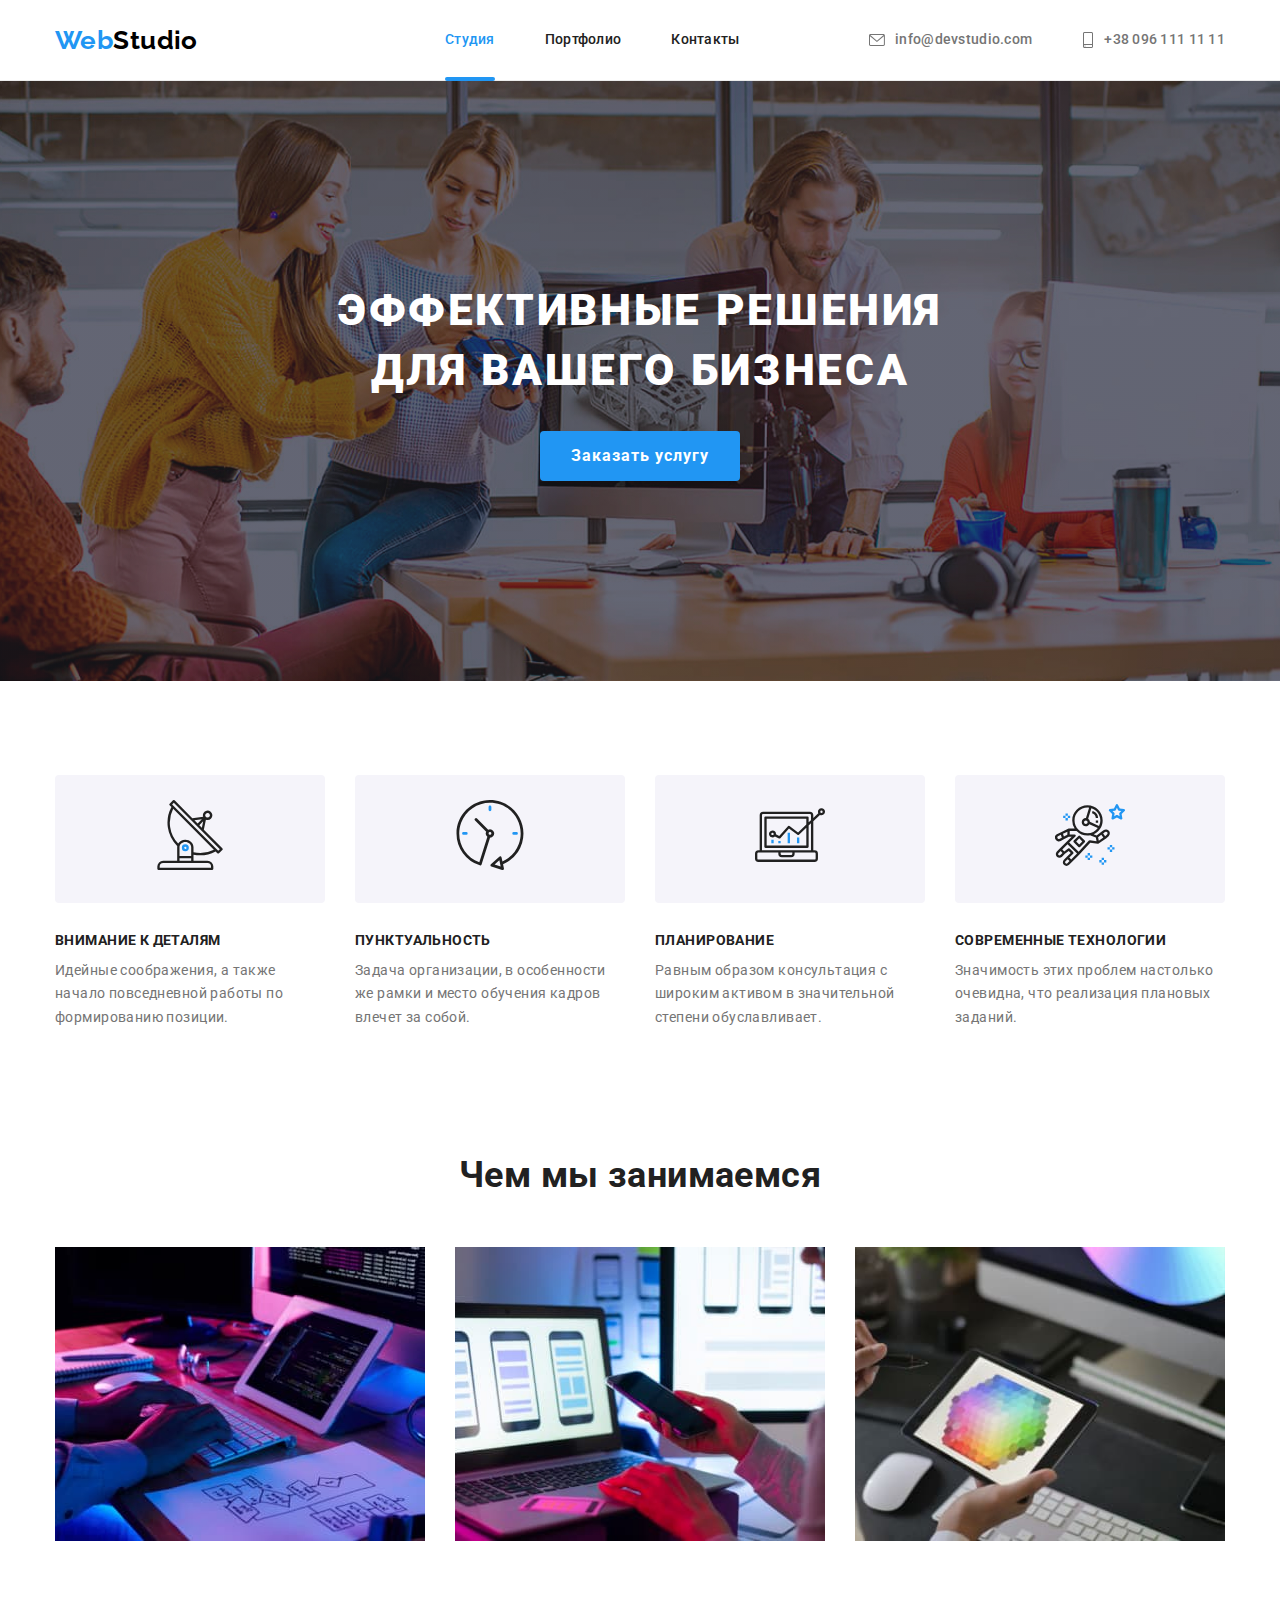
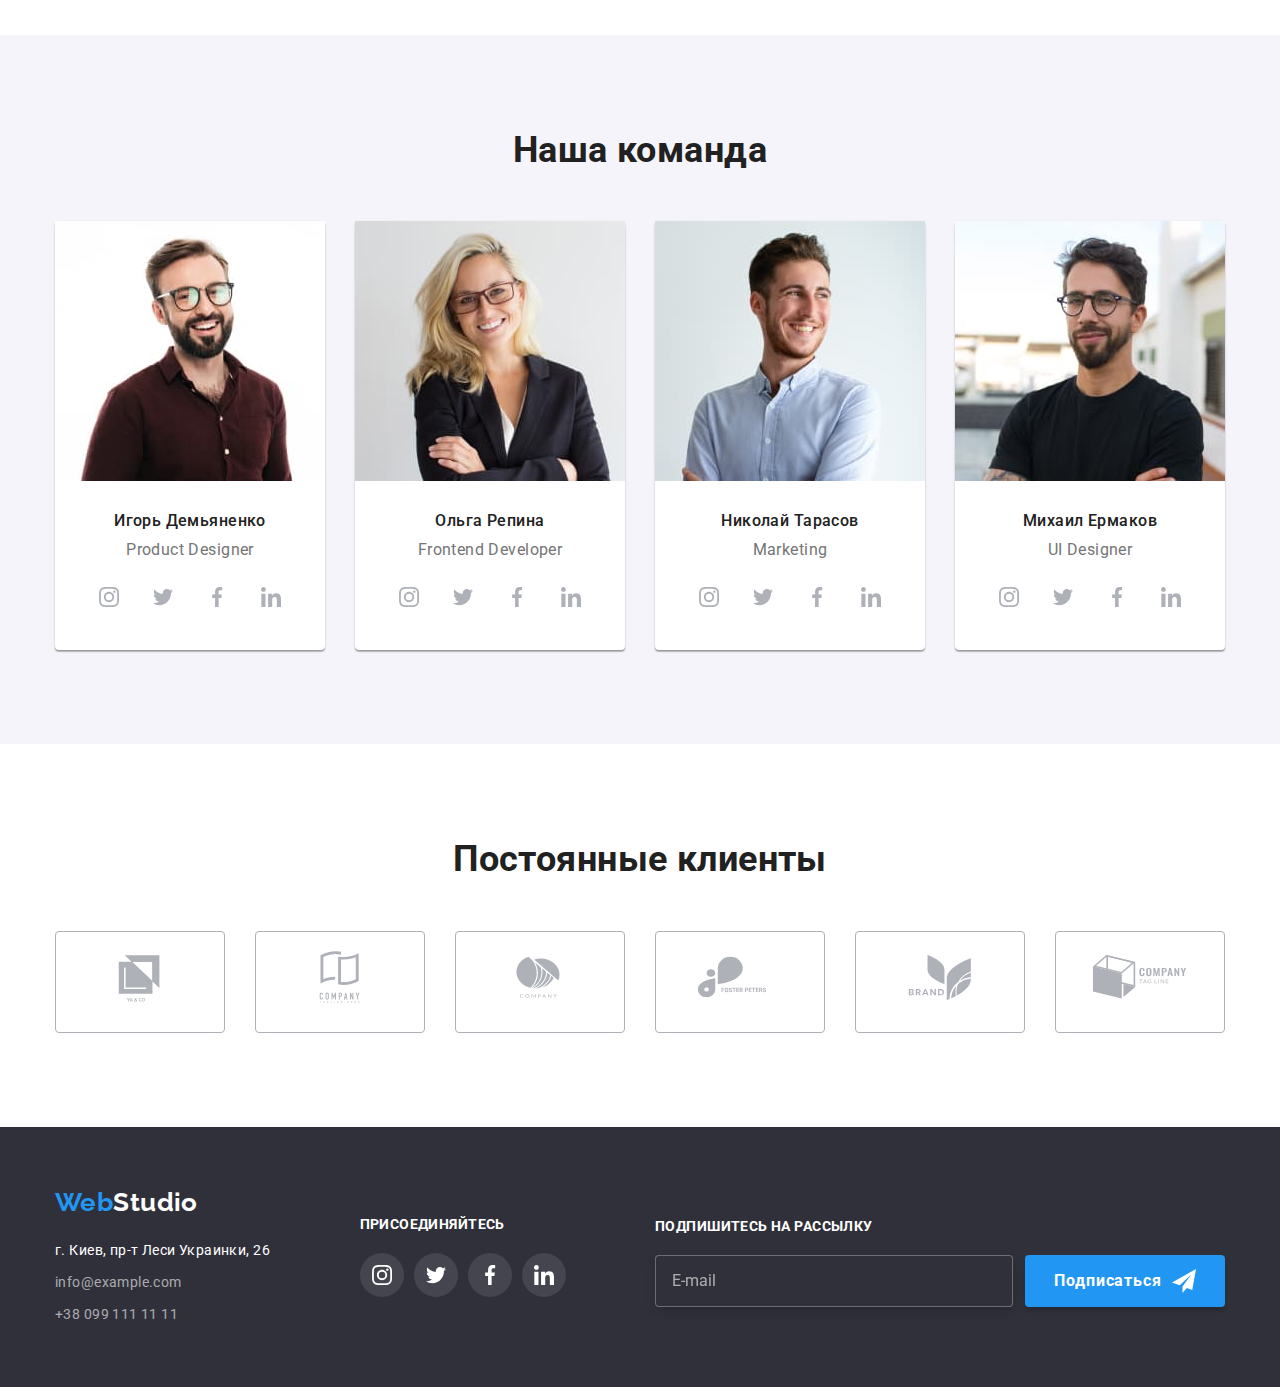
==== commit 200f4342: "правки стилей" ====
--- a/index.html
+++ b/index.html
@@ -26,7 +26,7 @@
           aria-controls="header__menu"
           data-menu-button
         >
-          <svg class="header__burger">
+          <svg class="header__burger" width="40" height="40">
             <use class="header__icon-menu" href="./images/sprite.svg#icon-menu"></use>
             <use class="header__icon-close" href="./images/sprite.svg#icon-close"></use>
           </svg>
@@ -56,7 +56,7 @@
           <ul class="header__list header__list--contacts list">
             <li class="header__item header__item--contacts">
               <a href="mailto:info@devstudio.com" class="header__link header__link--contacts link">
-                <svg class="header__icon header__icon--envelope">
+                <svg class="header__icon header__icon--envelope" width="14" height="10">
                   <use href="./images/sprite.svg#icon-envelope"></use>
                 </svg>
                 info@devstudio.com</a
@@ -64,7 +64,7 @@
             </li>
             <li class="header__item header__item--contacts">
               <a href="tel:+380961111111" class="header__link header__link--contacts link">
-                <svg class="header__icon header__icon--smartphone">
+                <svg class="header__icon header__icon--smartphone" width="10" height="14">
                   <use href="./images/sprite.svg#icon-smartphone"></use>
                 </svg>
                 +38 096 111 11 11</a
@@ -94,73 +94,11 @@
       <!-- Герой -->
       <section class="hero">
         <div class="container">
-          <h1 class="hero__title">
-            Эффективные решения <br />
-            для вашего бизнеса
-          </h1>
-          <button class="hero__button button" type="button" data-modal-open>Заказать услугу</button>
+          <h1 class="hero__title">Эффективные решения для вашего бизнеса</h1>
+          <button class="hero__button" type="button" data-modal-open>Заказать услугу</button>
           <!-- data-modal-open - на кнопку открытия модального окна. -->
         </div>
       </section>
-      <!-- Модальное окно -->
-      <div class="backdrop is-hidden" data-modal>
-        <div class="modal">
-          <h2 class="modal__title">Оставьте свои данные, мы вам перезвоним</h2>
-          <!-- Форма -->
-          <form class="modal__form" name="callback">
-            <label class="modal__item">
-              <span class="modal__label">Имя</span>
-              <input type="name" class="modal__input" name="name" placeholder=" " />
-              <svg class="modal__icon">
-                <use href="./images/sprite.svg#icon-person"></use>
-              </svg>
-            </label>
-            <label class="modal__item">
-              <span class="modal__label">Телефон</span>
-              <input type="tel" class="modal__input" name="phone-number" placeholder=" " />
-              <svg class="modal__icon">
-                <use href="./images/sprite.svg#icon-phone"></use>
-              </svg>
-            </label>
-            <label class="modal__item">
-              <span class="modal__label">Почта</span>
-              <input type="email" class="modal__input" name="email" placeholder=" " />
-              <svg class="modal__icon">
-                <use href="./images/sprite.svg#icon-email"></use>
-              </svg>
-            </label>
-            <label class="modal__item">
-              <span class="modal__label">Комментарий</span>
-              <textarea
-                class="modal__textarea"
-                name="comment"
-                placeholder="Введите текст"
-              ></textarea>
-            </label>
-            <!-- Принять условия -->
-            <label class="accept__item">
-              <input type="checkbox" class="accept__input visually-hidden" name="accept" required />
-              <div class="accept__checkbox">
-                <svg class="accept__icon">
-                  <use href="./images/sprite.svg#icon-check"></use>
-                </svg>
-              </div>
-              <span class="accept__label"
-                >Соглашаюсь с рассылкой и принимаю
-                <a class="accept__link" href="">Условия договора</a>
-              </span>
-            </label>
-            <button class="modal__accept button" type="submit">Отправить</button>
-          </form>
-          <!-- Кнопка закрытия -->
-          <button class="modal__close" type="button" data-modal-close>
-            <svg class="icon" width="18px" height="18px">
-              <use href="./images/sprite.svg#icon-close"></use>
-            </svg>
-          </button>
-          <!-- data-modal-close - на кнопку закрытия модального окна. -->
-        </div>
-      </div>
       <!-- Особенности -->
       <section class="feature section">
         <div class="container">
@@ -168,7 +106,7 @@
           <ul class="feature__list list">
             <li class="feature__item">
               <div class="feature__icon">
-                <svg width="70px" height="70px">
+                <svg width="70" height="70">
                   <use href="./images/sprite.svg#icon-antenna"></use>
                 </svg>
               </div>
@@ -179,7 +117,7 @@
             </li>
             <li class="feature__item">
               <div class="feature__icon">
-                <svg width="70px" height="70px">
+                <svg width="70" height="70">
                   <use href="./images/sprite.svg#icon-clock"></use>
                 </svg>
               </div>
@@ -190,7 +128,7 @@
             </li>
             <li class="feature__item">
               <div class="feature__icon">
-                <svg width="70px" height="70px">
+                <svg width="70" height="70">
                   <use href="./images/sprite.svg#icon-diagram"></use>
                 </svg>
               </div>
@@ -201,7 +139,7 @@
             </li>
             <li class="feature__item">
               <div class="feature__icon">
-                <svg width="70px" height="70px">
+                <svg width="70" height="70">
                   <use href="./images/sprite.svg#icon-astronaut"></use>
                 </svg>
               </div>
@@ -223,6 +161,8 @@
                   srcset="./images/what/box1.jpg 1x, ./images/what/box1@2x.jpg 2x"
                   src="./images/what/box1.jpg"
                   alt="Десктопные приложения"
+                  width="370"
+                  height="294"
                 />
                 <div class="what__back">
                   <img
@@ -230,6 +170,8 @@
                     srcset="./images/what/box1.jpg 1x, ./images/what/box1@2x.jpg 2x"
                     src="./images/what/box1.jpg"
                     alt="Десктопные приложения"
+                    width="370"
+                    height="294"
                   />
                   <p class="what__label">Десктопные приложения</p>
                 </div>
@@ -242,6 +184,8 @@
                   srcset="./images/what/box2.jpg 1x, ./images/what/box2@2x.jpg 2x"
                   src="./images/what/box2.jpg"
                   alt="Мобильные приложения"
+                  width="370"
+                  height="294"
                 />
                 <div class="what__back">
                   <img
@@ -249,6 +193,8 @@
                     srcset="./images/what/box2.jpg 1x, ./images/what/box2@2x.jpg 2x"
                     src="./images/what/box2.jpg"
                     alt="Мобильные приложения"
+                    width="370"
+                    height="294"
                   />
                   <p class="what__label">Мобильные приложения</p>
                 </div>
@@ -261,6 +207,8 @@
                   srcset="./images/what/box3.jpg 1x, ./images/what/box3@2x.jpg 2x"
                   src="./images/what/box3.jpg"
                   alt="Дизайнерские решения"
+                  width="370"
+                  height="294"
                 />
                 <div class="what__back">
                   <img
@@ -268,6 +216,8 @@
                     srcset="./images/what/box3.jpg 1x, ./images/what/box3@2x.jpg 2x"
                     src="./images/what/box3.jpg"
                     alt="Дизайнерские решения"
+                    width="370"
+                    height="294"
                   />
                   <p class="what__label">Дизайнерские решения</p>
                 </div>
@@ -308,35 +258,37 @@
                   class="image"
                   src="./images/team/teamcard1/mobile.jpg"
                   alt="Игорь Демьяненко"
+                  width="270"
+                  height="260"
                 />
               </picture>
               <h3 class="team__subtitle">Игорь Демьяненко</h3>
               <p lang="en">Product Designer</p>
               <ul class="team__social social list">
                 <li class="social__item" aria-label="Инстаграм">
-                  <a href="" class="social__link link">
-                    <svg class="social__icon">
+                  <a href="" class="social__link link" target="_blank" rel="noopener noreferrer">
+                    <svg class="social__icon" width="20" height="20">
                       <use href="./images/sprite.svg#icon-instagram"></use>
                     </svg>
                   </a>
                 </li>
                 <li class="social__item" aria-label="Твиттер">
-                  <a href="" class="social__link link">
-                    <svg class="social__icon">
+                  <a href="" class="social__link link" target="_blank" rel="noopener noreferrer">
+                    <svg class="social__icon" width="20" height="20">
                       <use href="./images/sprite.svg#icon-twitter"></use>
                     </svg>
                   </a>
                 </li>
                 <li class="social__item" aria-label="Фейсбук">
-                  <a href="" class="social__link link">
-                    <svg class="social__icon">
+                  <a href="" class="social__link link" target="_blank" rel="noopener noreferrer">
+                    <svg class="social__icon" width="20" height="20">
                       <use href="./images/sprite.svg#icon-facebook"></use>
                     </svg>
                   </a>
                 </li>
                 <li class="social__item" aria-label="Линкедин">
-                  <a href="" class="social__link link">
-                    <svg class="social__icon">
+                  <a href="" class="social__link link" target="_blank" rel="noopener noreferrer">
+                    <svg class="social__icon" width="20" height="20">
                       <use href="./images/sprite.svg#icon-linkedin"></use>
                     </svg>
                   </a>
@@ -366,35 +318,41 @@
                   "
                   media="(min-width:1200px)"
                 />
-                <img class="image" src="./images/team/teamcard2/mobile.jpg" alt="Ольга Репина" />
+                <img
+                  class="image"
+                  src="./images/team/teamcard2/mobile.jpg"
+                  alt="Ольга Репина"
+                  width="270"
+                  height="260"
+                />
               </picture>
               <h3 class="team__subtitle">Ольга Репина</h3>
               <p lang="en">Frontend Developer</p>
               <ul class="team__social social list">
                 <li class="social__item" aria-label="Инстаграм">
-                  <a href="" class="social__link link">
-                    <svg class="social__icon">
+                  <a href="" class="social__link link" target="_blank" rel="noopener noreferrer">
+                    <svg class="social__icon" width="20" height="20">
                       <use href="./images/sprite.svg#icon-instagram"></use>
                     </svg>
                   </a>
                 </li>
                 <li class="social__item" aria-label="Твиттер">
-                  <a href="" class="social__link link">
-                    <svg class="social__icon">
+                  <a href="" class="social__link link" target="_blank" rel="noopener noreferrer">
+                    <svg class="social__icon" width="20" height="20">
                       <use href="./images/sprite.svg#icon-twitter"></use>
                     </svg>
                   </a>
                 </li>
                 <li class="social__item" aria-label="Фейсбук">
-                  <a href="" class="social__link link">
-                    <svg class="social__icon">
+                  <a href="" class="social__link link" target="_blank" rel="noopener noreferrer">
+                    <svg class="social__icon" width="20" height="20">
                       <use href="./images/sprite.svg#icon-facebook"></use>
                     </svg>
                   </a>
                 </li>
                 <li class="social__item" aria-label="Линкедин">
-                  <a href="" class="social__link link">
-                    <svg class="social__icon">
+                  <a href="" class="social__link link" target="_blank" rel="noopener noreferrer">
+                    <svg class="social__icon" width="20" height="20">
                       <use href="./images/sprite.svg#icon-linkedin"></use>
                     </svg>
                   </a>
@@ -424,35 +382,41 @@
                   "
                   media="(min-width:1200px)"
                 />
-                <img class="image" src="./images/team/teamcard3/mobile.jpg" alt="Николай Тарасов" />
+                <img
+                  class="image"
+                  src="./images/team/teamcard3/mobile.jpg"
+                  alt="Николай Тарасов"
+                  width="270"
+                  height="260"
+                />
               </picture>
               <h3 class="team__subtitle">Николай Тарасов</h3>
               <p lang="en">Marketing</p>
               <ul class="team__social social list">
                 <li class="social__item" aria-label="Инстаграм">
-                  <a href="" class="social__link link">
-                    <svg class="social__icon">
+                  <a href="" class="social__link link" target="_blank" rel="noopener noreferrer">
+                    <svg class="social__icon" width="20" height="20">
                       <use href="./images/sprite.svg#icon-instagram"></use>
                     </svg>
                   </a>
                 </li>
                 <li class="social__item" aria-label="Твиттер">
-                  <a href="" class="social__link link">
-                    <svg class="social__icon">
+                  <a href="" class="social__link link" target="_blank" rel="noopener noreferrer">
+                    <svg class="social__icon" width="20" height="20">
                       <use href="./images/sprite.svg#icon-twitter"></use>
                     </svg>
                   </a>
                 </li>
                 <li class="social__item" aria-label="Фейсбук">
-                  <a href="" class="social__link link">
-                    <svg class="social__icon">
+                  <a href="" class="social__link link" target="_blank" rel="noopener noreferrer">
+                    <svg class="social__icon" width="20" height="20">
                       <use href="./images/sprite.svg#icon-facebook"></use>
                     </svg>
                   </a>
                 </li>
                 <li class="social__item" aria-label="Линкедин">
-                  <a href="" class="social__link link">
-                    <svg class="social__icon">
+                  <a href="" class="social__link link" target="_blank" rel="noopener noreferrer">
+                    <svg class="social__icon" width="20" height="20">
                       <use href="./images/sprite.svg#icon-linkedin"></use>
                     </svg>
                   </a>
@@ -482,35 +446,41 @@
                   "
                   media="(min-width:1200px)"
                 />
-                <img class="image" src="./images/team/teamcard4/mobile.jpg" alt="Михаил Ермаков" />
+                <img
+                  class="image"
+                  src="./images/team/teamcard4/mobile.jpg"
+                  alt="Михаил Ермаков"
+                  width="270"
+                  height="260"
+                />
               </picture>
               <h3 class="team__subtitle">Михаил Ермаков</h3>
               <p lang="en">UI Designer</p>
               <ul class="team__social social list">
                 <li class="social__item" aria-label="Инстаграм">
-                  <a href="" class="social__link link">
-                    <svg class="social__icon">
+                  <a href="" class="social__link link" target="_blank" rel="noopener noreferrer">
+                    <svg class="social__icon" width="20" height="20">
                       <use href="./images/sprite.svg#icon-instagram"></use>
                     </svg>
                   </a>
                 </li>
                 <li class="social__item" aria-label="Твиттер">
-                  <a href="" class="social__link link">
-                    <svg class="social__icon">
+                  <a href="" class="social__link link" target="_blank" rel="noopener noreferrer">
+                    <svg class="social__icon" width="20" height="20">
                       <use href="./images/sprite.svg#icon-twitter"></use>
                     </svg>
                   </a>
                 </li>
                 <li class="social__item" aria-label="Фейсбук">
-                  <a href="" class="social__link link">
-                    <svg class="social__icon">
+                  <a href="" class="social__link link" target="_blank" rel="noopener noreferrer">
+                    <svg class="social__icon" width="20" height="20">
                       <use href="./images/sprite.svg#icon-facebook"></use>
                     </svg>
                   </a>
                 </li>
                 <li class="social__item" aria-label="Линкедин">
-                  <a href="" class="social__link link">
-                    <svg class="social__icon">
+                  <a href="" class="social__link link" target="_blank" rel="noopener noreferrer">
+                    <svg class="social__icon" width="20" height="20">
                       <use href="./images/sprite.svg#icon-linkedin"></use>
                     </svg>
                   </a>
@@ -526,43 +496,43 @@
           <h2 class="clients__title title">Постоянные клиенты</h2>
           <ul class="clients__list list">
             <li class="clients__item">
-              <a class="clients__link link" href="" target="_blank">
-                <svg class="clients__icon">
+              <a class="clients__link link" href="" target="_blank" rel="noopener noreferrer">
+                <svg class="clients__icon" width="106" height="60">
                   <use href="./images/sprite.svg#icon-Logo1"></use>
                 </svg>
               </a>
             </li>
             <li class="clients__item">
-              <a class="clients__link link" href="" target="_blank">
-                <svg class="clients__icon">
+              <a class="clients__link link" href="" target="_blank" rel="noopener noreferrer">
+                <svg class="clients__icon" width="106" height="60">
                   <use href="./images/sprite.svg#icon-Logo2"></use>
                 </svg>
               </a>
             </li>
             <li class="clients__item">
-              <a class="clients__link link" href="" target="_blank">
-                <svg class="clients__icon">
+              <a class="clients__link link" href="" target="_blank" rel="noopener noreferrer">
+                <svg class="clients__icon" width="106" height="60">
                   <use href="./images/sprite.svg#icon-Logo3"></use>
                 </svg>
               </a>
             </li>
             <li class="clients__item">
-              <a class="clients__link link" href="" target="_blank">
-                <svg class="clients__icon">
+              <a class="clients__link link" href="" target="_blank" rel="noopener noreferrer">
+                <svg class="clients__icon" width="106" height="60">
                   <use href="./images/sprite.svg#icon-Logo4"></use>
                 </svg>
               </a>
             </li>
             <li class="clients__item">
-              <a class="clients__link link" href="" target="_blank">
-                <svg class="clients__icon">
+              <a class="clients__link link" href="" target="_blank" rel="noopener noreferrer">
+                <svg class="clients__icon" width="106" height="60">
                   <use href="./images/sprite.svg#icon-Logo5"></use>
                 </svg>
               </a>
             </li>
             <li class="clients__item">
-              <a class="clients__link link" href="" target="_blank">
-                <svg class="clients__icon">
+              <a class="clients__link link" href="" target="_blank" rel="noopener noreferrer">
+                <svg class="clients__icon" width="106" height="60">
                   <use href="./images/sprite.svg#icon-Logo6"></use>
                 </svg>
               </a>
@@ -580,7 +550,6 @@
           <address class="footer__address">
             <p class="footer__text">г. Киев, пр-т Леси Украинки, 26</p>
             <a href="mailto:info@example.com" class="footer__link link">info@example.com</a>
-            <br />
             <a href="tel:+380991111111" class="footer__link link">+38 099 111 11 11</a>
           </address>
         </div>
@@ -588,30 +557,50 @@
         <section class="join">
           <h2 class="footer__title">Присоединяйтесь</h2>
           <ul class="social list">
-            <li class="join__item social__item" aria-label="Инстаграм">
-              <a href="" class="social__link link">
-                <svg class="social__icon">
+            <li class="social__item" aria-label="Инстаграм">
+              <a
+                href=""
+                class="social__link social__link--join link"
+                target="_blank"
+                rel="noopener noreferrer"
+              >
+                <svg class="social__icon" width="20" height="20">
                   <use href="./images/sprite.svg#icon-instagram"></use>
                 </svg>
               </a>
             </li>
-            <li class="join__item social__item" aria-label="Твиттер">
-              <a href="" class="social__link link">
-                <svg class="social__icon">
+            <li class="social__item" aria-label="Твиттер">
+              <a
+                href=""
+                class="social__link social__link--join link"
+                target="_blank"
+                rel="noopener noreferrer"
+              >
+                <svg class="social__icon" width="20" height="20">
                   <use href="./images/sprite.svg#icon-twitter"></use>
                 </svg>
               </a>
             </li>
-            <li class="join__item social__item" aria-label="Фейсбук">
-              <a href="" class="social__link link">
-                <svg class="social__icon">
+            <li class="social__item" aria-label="Фейсбук">
+              <a
+                href=""
+                class="social__link social__link--join link"
+                target="_blank"
+                rel="noopener noreferrer"
+              >
+                <svg class="social__icon" width="20" height="20">
                   <use href="./images/sprite.svg#icon-facebook"></use>
                 </svg>
               </a>
             </li>
-            <li class="join__item social__item" aria-label="Линкедин">
-              <a href="" class="social__link link">
-                <svg class="social__icon">
+            <li class="social__item" aria-label="Линкедин">
+              <a
+                href=""
+                class="social__link social__link--join link"
+                target="_blank"
+                rel="noopener noreferrer"
+              >
+                <svg class="social__icon" width="20" height="20">
                   <use href="./images/sprite.svg#icon-linkedin"></use>
                 </svg>
               </a>
@@ -630,9 +619,9 @@
                 placeholder="E-mail"
               />
             </label>
-            <button class="subscribe__button button" type="submit">
+            <button class="subscribe__button" type="submit">
               Подписаться
-              <svg class="subscribe__icon">
+              <svg class="subscribe__icon" width="24" height="24">
                 <use href="./images/sprite.svg#icon-send"></use>
               </svg>
             </button>
@@ -640,6 +629,61 @@
         </section>
       </div>
     </footer>
+    <!-- Модальное окно -->
+    <div class="backdrop is-hidden" data-modal>
+      <div class="modal">
+        <h2 class="modal__title">Оставьте свои данные, мы вам перезвоним</h2>
+        <!-- Форма -->
+        <form class="modal__form" name="callback">
+          <label class="modal__item">
+            <span class="modal__label">Имя</span>
+            <input type="name" class="modal__input" name="name" placeholder=" " />
+            <svg class="modal__icon" width="18" height="18">
+              <use href="./images/sprite.svg#icon-person"></use>
+            </svg>
+          </label>
+          <label class="modal__item">
+            <span class="modal__label">Телефон</span>
+            <input type="tel" class="modal__input" name="phone-number" placeholder=" " />
+            <svg class="modal__icon" width="18" height="18">
+              <use href="./images/sprite.svg#icon-phone"></use>
+            </svg>
+          </label>
+          <label class="modal__item">
+            <span class="modal__label">Почта</span>
+            <input type="email" class="modal__input" name="email" placeholder=" " />
+            <svg class="modal__icon" width="18" height="18">
+              <use href="./images/sprite.svg#icon-email"></use>
+            </svg>
+          </label>
+          <label class="modal__item">
+            <span class="modal__label">Комментарий</span>
+            <textarea class="modal__textarea" name="comment" placeholder="Введите текст"></textarea>
+          </label>
+          <!-- Принять условия -->
+          <label class="accept__item">
+            <input type="checkbox" class="accept__input visually-hidden" name="accept" required />
+            <div class="accept__checkbox">
+              <svg class="accept__icon" width="16" height="15">
+                <use href="./images/sprite.svg#icon-check"></use>
+              </svg>
+            </div>
+            <span class="accept__label"
+              >Соглашаюсь с рассылкой и принимаю
+              <a class="accept__link" href="" target="_blank">Условия договора</a>
+            </span>
+          </label>
+          <button class="modal__accept" type="submit">Отправить</button>
+        </form>
+        <!-- Кнопка закрытия -->
+        <button class="modal__close" type="button" data-modal-close>
+          <svg class="icon" width="18" height="18">
+            <use href="./images/sprite.svg#icon-close"></use>
+          </svg>
+        </button>
+        <!-- data-modal-close - на кнопку закрытия модального окна. -->
+      </div>
+    </div>
     <script src="./js/menu.js"></script>
     <script src="./js/modal.js"></script>
   </body>
--- a/css/index.min.css
+++ b/css/index.min.css
@@ -1,3 +1,3 @@
-@import url("https://fonts.googleapis.com/css2?family=Raleway:wght@700&family=Roboto:wght@400;500;700;900&display=swap");.list{list-style:none;padding:0}.link{text-decoration:none}.visually-hidden{position:absolute;width:1px;height:1px;margin:-1px;border:0;padding:0;clip:rect(0 0 0 0);overflow:hidden}.button{border:1px solid transparent;border-radius:4px}.container{margin-left:auto;margin-right:auto;padding-left:15px;padding-right:15px}@media screen and (min-width: 480px) and (max-width: 767px){.container{max-width:480px}}@media screen and (min-width: 768px) and (max-width: 1199px){.container{width:768px}}@media screen and (min-width: 1200px){.container{width:1200px}}.section{max-width:1600px;margin-left:auto;margin-right:auto}@media screen and (max-width: 1199px){.section{padding-top:60px;padding-bottom:60px}}@media screen and (min-width: 1200px){.section{padding-top:94px;padding-bottom:94px}}.image{display:block;max-width:100%;height:auto}.flex{display:-webkit-box;display:-ms-flexbox;display:flex}.icon,.header__burger,.header__icon,.modal__icon,.accept__icon,.social__icon,.clients__icon,.subscribe__icon{fill:currentColor}/*! modern-normalize v1.1.0 | MIT License | https://github.com/sindresorhus/modern-normalize */*,::before,::after{-webkit-box-sizing:border-box;box-sizing:border-box}html{line-height:1.15;-webkit-text-size-adjust:100%;-moz-tab-size:4;-o-tab-size:4;tab-size:4}body{margin:0;font-family:system-ui,-apple-system,"Segoe UI",Roboto,Helvetica,Arial,sans-serif,"Apple Color Emoji","Segoe UI Emoji"}hr{height:0;color:inherit}abbr[title]{-webkit-text-decoration:underline dotted;text-decoration:underline dotted}b,strong{font-weight:bolder}code,kbd,samp,pre{font-family:ui-monospace, SFMono-Regular, Consolas, 'Liberation Mono', Menlo, monospace;font-size:1em}small{font-size:80%}sub,sup{font-size:75%;line-height:0;position:relative;vertical-align:baseline}sub{bottom:-0.25em}sup{top:-0.5em}table{text-indent:0;border-color:inherit}button,input,optgroup,select,textarea{font-family:inherit;font-size:100%;line-height:1.15;margin:0}button,select{text-transform:none}button,[type='button'],[type='reset'],[type='submit']{-webkit-appearance:button}::-moz-focus-inner{border-style:none;padding:0}:-moz-focusring{outline:1px dotted ButtonText}:-moz-ui-invalid{box-shadow:none}legend{padding:0}progress{vertical-align:baseline}::-webkit-inner-spin-button,::-webkit-outer-spin-button{height:auto}[type='search']{-webkit-appearance:textfield;outline-offset:-2px}::-webkit-search-decoration{-webkit-appearance:none}::-webkit-file-upload-button{-webkit-appearance:button;font:inherit}summary{display:list-item}body{color:#757575;font-family:roboto, -apple-system, BlinkMacSystemFont, avenir next, avenir, segoe ui,- helvetica neue, helvetica, Ubuntu, noto, arial, sans-serif;font-size:14px;line-height:1.71;letter-spacing:0.03em}body.modal-open{overflow:hidden}h1,h2,h3,ul,p{margin-top:0;margin-bottom:0}.header{max-width:1600px;margin-left:auto;margin-right:auto;background-color:#fff;border-bottom:1px solid #ececec}.header__container{display:-webkit-box;display:-ms-flexbox;display:flex;-webkit-box-align:center;-ms-flex-align:center;align-items:center}@media screen and (max-width: 767px){.header__container{position:relative;-webkit-box-pack:justify;-ms-flex-pack:justify;justify-content:space-between}}@media screen and (max-width: 767px){.header__logo{padding-top:16px;padding-bottom:16px}}.header__button{width:40px;height:40px;padding:0;border:none;background-color:#fff;color:#212121}.header__button:hover,.header__button:focus{color:#2196f3}.header__button.is-open{position:absolute;right:15px;top:10px;z-index:2}@media screen and (min-width: 768px){.header__button{display:none}}.header__burger{width:40px;height:40px}.header__icon-menu{opacity:1;-webkit-transition:opacity 250ms cubic-bezier(0.4, 0, 0.2, 1);transition:opacity 250ms cubic-bezier(0.4, 0, 0.2, 1)}.header__button.is-open .header__icon-menu{opacity:0}.header__icon-close{opacity:0;-webkit-transition:opacity 250ms cubic-bezier(0.4, 0, 0.2, 1);transition:opacity 250ms cubic-bezier(0.4, 0, 0.2, 1)}.header__button.is-open .header__icon-close{opacity:1}@media screen and (max-width: 767px){.header__menu{position:fixed;top:0;left:0;width:100%;height:100vh;z-index:1;display:-webkit-box;display:-ms-flexbox;display:flex;-webkit-box-orient:vertical;-webkit-box-direction:normal;-ms-flex-direction:column;flex-direction:column;-webkit-transform:scale(0);transform:scale(0);-webkit-transform-origin:calc(100% - 35px) 30px;transform-origin:calc(100% - 35px) 30px;-webkit-transition:-webkit-transform 250ms cubic-bezier(0.4, 0, 0.2, 1);transition:-webkit-transform 250ms cubic-bezier(0.4, 0, 0.2, 1);transition:transform 250ms cubic-bezier(0.4, 0, 0.2, 1);transition:transform 250ms cubic-bezier(0.4, 0, 0.2, 1), -webkit-transform 250ms cubic-bezier(0.4, 0, 0.2, 1);overflow-y:scroll;padding-top:10vw;padding-left:8vw;padding-bottom:10vw;background-color:#fff}.header__menu.is-open{-webkit-transform:scale(1);transform:scale(1)}}@media screen and (min-width: 480px) and (max-width: 767px){.header__menu{padding-top:48px;padding-left:40px;padding-bottom:48px}}@media screen and (min-width: 768px){.header__menu{display:-webkit-box;display:-ms-flexbox;display:flex;-webkit-box-pack:justify;-ms-flex-pack:justify;justify-content:space-between;width:66.6666%;margin-left:auto}}@media screen and (min-width: 768px){.header__nav{display:-webkit-box;display:-ms-flexbox;display:flex;-webkit-box-align:center;-ms-flex-align:center;align-items:center}}.header__list{font-weight:500;line-height:1.14;letter-spacing:0.02em;-webkit-box-align:center;-ms-flex-align:center;align-items:center}@media screen and (max-width: 767px){.header__list{font-size:40px}}@media screen and (min-width: 768px){.header__list{display:-webkit-box;display:-ms-flexbox;display:flex}}@media screen and (max-width: 767px){.header__item:not(:last-child){width:100%;margin-bottom:32px}}@media screen and (min-width: 768px){.header__item:not(:last-child){margin-right:50px}}.header__link{display:block;color:#212121;-webkit-transition:color 250ms cubic-bezier(0.4, 0, 0.2, 1);transition:color 250ms cubic-bezier(0.4, 0, 0.2, 1)}@media screen and (min-width: 768px){.header__link{padding-top:32px;padding-bottom:32px}}.header__link:hover,.header__link:focus{color:#2196f3}.header__link--current{position:relative;color:#2196f3}.header__link--current::after{content:'';position:absolute;left:0;bottom:-1px;width:100%;height:4px;background-color:#2196f3;border-radius:2px}@media screen and (max-width: 767px){.header__link--current::after{display:none}}@media screen and (max-width: 767px){.header__list--contacts{display:-webkit-box;display:-ms-flexbox;display:flex;-webkit-box-orient:horizontal;-webkit-box-direction:reverse;-ms-flex-direction:row-reverse;flex-direction:row-reverse;-ms-flex-wrap:wrap;flex-wrap:wrap;-webkit-box-pack:end;-ms-flex-pack:end;justify-content:flex-end;margin-top:auto}}@media screen and (min-width: 768px) and (max-width: 1199px){.header__list--contacts{display:block;padding-top:21px;padding-bottom:21px;font-size:12px;line-height:1.17}}@media screen and (min-width: 768px) and (max-width: 1199px){.header__item--contacts:not(:last-child){margin-bottom:10px;margin-right:0}}.header__link--contacts{color:#757575}@media screen and (max-width: 767px){.header__link--contacts{font-size:34px}}@media screen and (min-width: 768px) and (max-width: 1199px){.header__link--contacts{padding:0}}@media screen and (min-width: 1200px){.header__link--contacts{display:-webkit-inline-box;display:-ms-inline-flexbox;display:inline-flex;-webkit-box-align:center;-ms-flex-align:center;align-items:center}}@media screen and (max-width: 767px){.header__icon{display:none}}@media screen and (min-width: 768px) and (max-width: 1199px){.header__icon{margin-right:8px}}@media screen and (min-width: 1200px){.header__icon{margin-right:10px}}@media screen and (min-width: 768px) and (max-width: 1199px){.header__icon--envelope{width:14px;height:10px}}@media screen and (min-width: 1200px){.header__icon--envelope{width:16px;height:12px}}@media screen and (min-width: 768px) and (max-width: 1199px){.header__icon--smartphone{width:10px;height:14px}}@media screen and (min-width: 1200px){.header__icon--smartphone{width:12px;height:16px}}.mobile__list{justify-self:flex-end;display:-webkit-box;display:-ms-flexbox;display:flex;margin-top:64px;font-size:18px;line-height:1.22}@media screen and (min-width: 768px){.mobile__list{display:none}}.mobile__item:not(:first-child){padding-left:10px}.mobile__item:not(:last-child){padding-right:10px;border-right:1px solid rgba(33,33,33,0.2)}@media screen and (max-width: 419px){.mobile__item:not(:first-child){padding-left:5px}.mobile__item:not(:last-child){padding-right:5px}}.mobile__link{color:#2196f3}.logo{display:-webkit-inline-box;display:-ms-inline-flexbox;display:inline-flex;-webkit-box-align:center;-ms-flex-align:center;align-items:center;font-family:raleway, sans-serif;font-weight:700;font-size:26px;line-height:1.19;color:#2196f3}.logo__text{color:#000}.hero{margin-left:auto;margin-right:auto;background-color:#c4c4c4;max-width:480px;background-image:-webkit-gradient(linear, left top, right top, from(rgba(47,48,58,0.4)), to(rgba(47,48,58,0.4))),url("../images/hero/mobile.jpg");background-image:linear-gradient(to right, rgba(47,48,58,0.4), rgba(47,48,58,0.4)),url("../images/hero/mobile.jpg");background-repeat:no-repeat;background-position:center;background-size:cover;color:#fff;text-align:center}@media screen and (max-width: 1199px){.hero{padding-top:118px;padding-bottom:118px}}@media screen and (min-width: 1200px){.hero{padding-top:200px;padding-bottom:200px}}@media (min-device-pixel-ratio: 2), (-webkit-min-device-pixel-ratio: 2), (min-resolution: 192dpi), (min-resolution: 2dppx){.hero{background-image:-webkit-gradient(linear, left top, right top, from(rgba(47,48,58,0.4)), to(rgba(47,48,58,0.4))),url("../images/hero/mobile@2x.jpg");background-image:linear-gradient(to right, rgba(47,48,58,0.4), rgba(47,48,58,0.4)),url("../images/hero/mobile@2x.jpg")}}@media screen and (min-width: 481px) and (max-width: 768px){.hero{max-width:768px;background-image:-webkit-gradient(linear, left top, right top, from(rgba(47,48,58,0.4)), to(rgba(47,48,58,0.4))),url("../images/hero/tablet.jpg");background-image:linear-gradient(to right, rgba(47,48,58,0.4), rgba(47,48,58,0.4)),url("../images/hero/tablet.jpg")}}@media screen and (min-width: 481px) and (max-width: 768px) and (min-device-pixel-ratio: 2), screen and (min-width: 481px) and (max-width: 768px) and (-webkit-min-device-pixel-ratio: 2), screen and (min-width: 481px) and (max-width: 768px) and (min-resolution: 192dpi), screen and (min-width: 481px) and (max-width: 768px) and (min-resolution: 2dppx){.hero{background-image:-webkit-gradient(linear, left top, right top, from(rgba(47,48,58,0.4)), to(rgba(47,48,58,0.4))),url("../images/hero/tablet@2x.jpg");background-image:linear-gradient(to right, rgba(47,48,58,0.4), rgba(47,48,58,0.4)),url("../images/hero/tablet@2x.jpg")}}@media screen and (min-width: 769px){.hero{max-width:1600px;background-image:-webkit-gradient(linear, left top, right top, from(rgba(47,48,58,0.4)), to(rgba(47,48,58,0.4))),url("../images/hero/desktop.jpg");background-image:linear-gradient(to right, rgba(47,48,58,0.4), rgba(47,48,58,0.4)),url("../images/hero/desktop.jpg")}}@media screen and (min-width: 769px) and (min-device-pixel-ratio: 2), screen and (min-width: 769px) and (-webkit-min-device-pixel-ratio: 2), screen and (min-width: 769px) and (min-resolution: 192dpi), screen and (min-width: 769px) and (min-resolution: 2dppx){.hero{background-image:-webkit-gradient(linear, left top, right top, from(rgba(47,48,58,0.4)), to(rgba(47,48,58,0.4))),url("../images/hero/desktop@2x.jpg");background-image:linear-gradient(to right, rgba(47,48,58,0.4), rgba(47,48,58,0.4)),url("../images/hero/desktop@2x.jpg")}}.hero__title{margin-bottom:30px;margin-left:auto;margin-right:auto;font-weight:900;letter-spacing:0.06em;text-transform:uppercase}@media screen and (max-width: 767px){.hero__title{font-size:26px;line-height:1.62}}.hero__button{padding-left:31px;padding-right:31px;padding-top:9px;padding-bottom:9px;font-family:inherit;font-weight:700;font-size:16px;line-height:1.87;letter-spacing:0.06em;cursor:pointer;color:#fff;background-color:#2196f3;-webkit-filter:drop-shadow(0px 4px 4px rgba(0,0,0,0.25));filter:drop-shadow(0px 4px 4px rgba(0,0,0,0.25));-webkit-transition:color 250ms cubic-bezier(0.4, 0, 0.2, 1);transition:color 250ms cubic-bezier(0.4, 0, 0.2, 1)}.hero__button:hover,.hero__button:focus{background-color:#188ce8}.backdrop{position:fixed;top:0;left:0;width:100vw;height:100vh;z-index:1;margin-left:auto;margin-right:auto;background-color:rgba(0,0,0,0.2);opacity:1;-webkit-transition:opacity 250ms cubic-bezier(0.4, 0, 0.2, 1);transition:opacity 250ms cubic-bezier(0.4, 0, 0.2, 1);overflow-y:scroll}.backdrop.is-hidden{pointer-events:none;opacity:0}.modal{position:absolute;top:50%;left:50%;-webkit-transform:translate(-50%, -50%) scale(1);transform:translate(-50%, -50%) scale(1);-webkit-transition:-webkit-transform 250ms cubic-bezier(0.4, 0, 0.2, 1);transition:-webkit-transform 250ms cubic-bezier(0.4, 0, 0.2, 1);transition:transform 250ms cubic-bezier(0.4, 0, 0.2, 1);transition:transform 250ms cubic-bezier(0.4, 0, 0.2, 1), -webkit-transform 250ms cubic-bezier(0.4, 0, 0.2, 1);background-color:#fff;-webkit-box-shadow:0px 1px 3px rgba(0,0,0,0.12),0px 1px 1px rgba(0,0,0,0.14),0px 2px 1px rgba(0,0,0,0.2);box-shadow:0px 1px 3px rgba(0,0,0,0.12),0px 1px 1px rgba(0,0,0,0.14),0px 2px 1px rgba(0,0,0,0.2);border-radius:4px;font-size:12px;line-height:1.14;letter-spacing:0.01em}@media screen and (max-width: 479px){.modal{width:calc(100% - 30px);padding:5vw}}@media screen and (min-width: 480px){.modal{padding:40px}}@media screen and (min-width: 480px) and (max-width: 1199px){.modal{width:450px}}@media screen and (min-width: 1200px){.modal{width:528px}}@media screen and (orientation: landscape){.modal{-webkit-transform:translate(-50%, -25%) scale(1);transform:translate(-50%, -25%) scale(1)}}.backdrop.is-hidden .modal{-webkit-transform:translate(-50%, -50%) scale(1.5);transform:translate(-50%, -50%) scale(1.5)}.modal__title{margin-bottom:12px;font-weight:700;font-size:20px;line-height:1.15;letter-spacing:0.03em;color:#212121}@media screen and (max-width: 1199px){.modal__title{text-align:center;line-height:1.5}}.modal__item{position:relative;display:block;margin-bottom:10px}.modal__label{display:block;margin-bottom:4px;font-size:12px;line-height:1.17;letter-spacing:0.01em}.modal__input{width:100%;height:40px;padding-left:42px;color:#000;border:1px solid rgba(33,33,33,0.2);border-radius:4px;-webkit-transition:border-color 250ms cubic-bezier(0.4, 0, 0.2, 1);transition:border-color 250ms cubic-bezier(0.4, 0, 0.2, 1)}.modal__input:focus,.modal__input:not(:placeholder-shown){outline:none;border-color:#2196f3}.modal__icon{position:absolute;top:50%;left:0;margin-left:12px;width:18px;height:18px;color:#212121;-webkit-transition:color 250ms cubic-bezier(0.4, 0, 0.2, 1);transition:color 250ms cubic-bezier(0.4, 0, 0.2, 1)}.modal__textarea{height:120px;width:100%;padding:12px 16px;resize:none;border:1px solid rgba(33,33,33,0.2);border-radius:4px;-webkit-transition:border-color 250ms cubic-bezier(0.4, 0, 0.2, 1);transition:border-color 250ms cubic-bezier(0.4, 0, 0.2, 1)}.modal__textarea::-webkit-input-placeholder{color:rgba(117,117,117,0.5)}.modal__textarea:-ms-input-placeholder{color:rgba(117,117,117,0.5)}.modal__textarea::-ms-input-placeholder{color:rgba(117,117,117,0.5)}.modal__textarea::placeholder{color:rgba(117,117,117,0.5)}.modal__textarea:focus,.modal__textarea:not(:placeholder-shown){outline:none;border-color:#2196f3}.modal__input:focus+.modal__icon,.modal__input:not(:placeholder-shown)+.modal__icon{color:#2196f3}.accept__item{margin-top:20px;display:-webkit-box;display:-ms-flexbox;display:flex;-webkit-box-align:center;-ms-flex-align:center;align-items:center}@media screen and (min-width: 1199px){.accept__item{padding-left:14px}}.accept__checkbox{position:relative;margin-right:7px;width:16px;height:15px;border:2px solid #212121;border-radius:2px;color:#fff;pointer-events:none;-webkit-transition:border-color 250ms cubic-bezier(0.4, 0, 0.2, 1),background-color 250ms cubic-bezier(0.4, 0, 0.2, 1);transition:border-color 250ms cubic-bezier(0.4, 0, 0.2, 1),background-color 250ms cubic-bezier(0.4, 0, 0.2, 1)}.accept__icon{position:absolute;left:-25%;top:-20%;width:16px;height:15px;opacity:0;-webkit-transition:opacity 250ms cubic-bezier(0.4, 0, 0.2, 1);transition:opacity 250ms cubic-bezier(0.4, 0, 0.2, 1)}.accept__input:checked+.accept__checkbox{background-color:#2196f3;border-color:#2196f3}.accept__input:checked+.accept__checkbox>.accept__icon{opacity:1}.accept__label{font-size:14px;line-height:1.71;letter-spacing:0.03em}.accept__link{color:#2196f3}.modal__accept{display:block;margin-top:30px;margin-left:auto;margin-right:auto;font-size:16px;line-height:1.87;letter-spacing:0.06em;padding:10px 55px 10px 56px;color:#fff;background-color:#2196f3;-webkit-box-shadow:0px 4px 4px rgba(0,0,0,0.15);box-shadow:0px 4px 4px rgba(0,0,0,0.15);-webkit-transition:background-color 250ms cubic-bezier(0.4, 0, 0.2, 1);transition:background-color 250ms cubic-bezier(0.4, 0, 0.2, 1)}.modal__accept:hover{background-color:#188ce8}.modal__close{position:absolute;left:calc(100% - 8px);top:8px;-webkit-transform:translate(-100%, 0);transform:translate(-100%, 0);width:30px;height:30px;padding:5px;background-color:#fff;border-radius:50%;border:1px solid rgba(0,0,0,0.1);color:#000;-webkit-transition:color 250ms cubic-bezier(0.4, 0, 0.2, 1);transition:color 250ms cubic-bezier(0.4, 0, 0.2, 1)}.modal__close:hover{color:#2196f3}@media screen and (min-width: 1200px){.feature{padding-bottom:47px}}@media screen and (min-width: 768px){.feature__list{display:-webkit-box;display:-ms-flexbox;display:flex}}@media screen and (min-width: 768px) and (max-width: 1199px){.feature__list{-ms-flex-wrap:wrap;flex-wrap:wrap}}@media screen and (min-width: 768px){.feature__item{width:calc((100% - 30px) / 2)}.feature__item:nth-child(2n+1){margin-right:30px}.feature__item:not(:nth-last-child(-n+2)){margin-bottom:30px}}@media screen and (min-width: 1200px){.feature__item{width:calc((100% - 90px) / 4)}.feature__item:not(:last-child){margin-right:30px}}.feature__subtitle{margin-bottom:10px;font-weight:700;font-size:inherit;line-height:1.14;text-transform:uppercase;color:#212121}@media screen and (max-width: 767px){.feature__subtitle{text-align:center}}.feature__icon{text-align:center;padding-top:25px;padding-bottom:25px;margin-bottom:30px;background:#f5f4fa;border-radius:4px}.title{margin-left:auto;margin-right:auto;font-weight:700;line-height:1.18;text-align:center;color:#212121}@media screen and (max-width: 767px){.title{margin-bottom:30px;font-size:28px}}@media screen and (min-width: 768px){.title{margin-bottom:50px;font-size:36px}}.what{padding-top:47px}@media screen and (max-width: 1199px){.what{display:none}}.what__list{display:-webkit-box;display:-ms-flexbox;display:flex}.what__item{width:calc((100% - 60px) / 3);height:294px;-webkit-perspective:600px;perspective:600px}.what__item:not(:last-child){margin-right:30px}.what__card{position:relative;width:100%;height:100%;-webkit-transform-style:preserve-3d;transform-style:preserve-3d;-webkit-transition:-webkit-transform 250ms cubic-bezier(0.4, 0, 0.2, 1);transition:-webkit-transform 250ms cubic-bezier(0.4, 0, 0.2, 1);transition:transform 250ms cubic-bezier(0.4, 0, 0.2, 1);transition:transform 250ms cubic-bezier(0.4, 0, 0.2, 1), -webkit-transform 250ms cubic-bezier(0.4, 0, 0.2, 1)}.what__item:hover .what__card{-webkit-transform:rotateY(180deg);transform:rotateY(180deg)}.what__image{width:100%;height:100%;position:absolute;-webkit-backface-visibility:hidden;backface-visibility:hidden}.what__back{position:absolute;width:100%;height:100%;-webkit-transform:rotateY(180deg);transform:rotateY(180deg)}.what__label{position:absolute;left:0;top:100%;width:100%;-webkit-transform:translate(0, -100%);transform:translate(0, -100%);padding-top:27px;padding-bottom:27px;font-weight:700;line-height:1.14;text-align:center;text-transform:uppercase;color:#fff;background-color:rgba(47,48,58,0.8);opacity:0;-webkit-transition:opacity 250ms cubic-bezier(0.4, 0, 0.2, 1) 250ms;transition:opacity 250ms cubic-bezier(0.4, 0, 0.2, 1) 250ms}.what__item:hover .what__label{opacity:1}.team{background-color:#f5f4fa;font-size:16px;line-height:1.19;text-align:center}@media screen and (min-width: 768px){.team__list{display:-webkit-box;display:-ms-flexbox;display:flex}}@media screen and (min-width: 768px) and (max-width: 1199px){.team__list{-ms-flex-wrap:wrap;flex-wrap:wrap}}.team__item{border-bottom:1px solid transparent;border-radius:4px;background-color:#fff;-webkit-box-shadow:0px 1px 3px rgba(0,0,0,0.12),0px 1px 1px rgba(0,0,0,0.14),0px 2px 1px rgba(0,0,0,0.2);box-shadow:0px 1px 3px rgba(0,0,0,0.12),0px 1px 1px rgba(0,0,0,0.14),0px 2px 1px rgba(0,0,0,0.2)}@media screen and (max-width: 767px){.team__item:not(:last-child){margin-bottom:30px}}@media screen and (min-width: 768px) and (max-width: 1199px){.team__item{width:calc((100% - 30px) / 2)}.team__item:not(:nth-last-child(-n+2)){margin-bottom:30px}.team__item:nth-child(2n+1){margin-right:30px}}@media screen and (min-width: 1200px){.team__item{width:calc((100% - 90px) / 4);padding-bottom:30px}.team__item:not(:last-child){margin-right:30px}}.team__subtitle{margin-top:30px;margin-bottom:10px;font-weight:500;font-size:inherit;color:#212121}.team__social{margin-top:16px;padding-left:32px;padding-right:32px}.social{display:-webkit-box;display:-ms-flexbox;display:flex;-webkit-box-pack:center;-ms-flex-pack:center;justify-content:center}.social__item{width:44px;height:44px;padding:12px;border:none;border-radius:50%;color:#afb1b8;-webkit-transition:color 250ms cubic-bezier(0.4, 0, 0.2, 1),background-color 250ms cubic-bezier(0.4, 0, 0.2, 1);transition:color 250ms cubic-bezier(0.4, 0, 0.2, 1),background-color 250ms cubic-bezier(0.4, 0, 0.2, 1)}.social__item:not(:last-child){margin-right:10px}.social__item:hover{background-color:#2196f3;color:#fff}.social__link{color:inherit}.social__icon{width:20px;height:20px}@media screen and (max-width: 767px){.clients__title{margin-bottom:30px}}@media screen and (min-width: 768px){.clients__title{margin-bottom:50px}}.clients__list{display:-webkit-box;display:-ms-flexbox;display:flex;-ms-flex-wrap:wrap;flex-wrap:wrap;margin-left:auto;margin-right:auto}.clients__item{padding-top:16px;padding-bottom:16px;text-align:center;border:1px solid #afb1b8;border-radius:4px;cursor:pointer;color:#afb1b8;-webkit-transition:color 250ms cubic-bezier(0.4, 0, 0.2, 1),border-color 250ms cubic-bezier(0.4, 0, 0.2, 1);transition:color 250ms cubic-bezier(0.4, 0, 0.2, 1),border-color 250ms cubic-bezier(0.4, 0, 0.2, 1)}@media screen and (max-width: 767px){.clients__item{width:calc((100% - 30px) / 2)}.clients__item:nth-child(2n+1){margin-right:30px}.clients__item:not(:nth-last-child(-n+2)){margin-bottom:30px}}@media screen and (min-width: 768px) and (max-width: 1199px){.clients__item{width:calc((100% - 60px) / 3)}.clients__item:not(:nth-child(3n)){margin-right:30px}.clients__item:nth-child(-n+3){margin-bottom:30px}}@media screen and (min-width: 1200px){.clients__item{width:calc((100% - 150px) / 6)}.clients__item:not(:last-child){margin-right:30px}}.clients__item:hover{color:#2196f3;border-color:#2196f3}.clients__link{color:inherit}.clients__icon{width:106px;height:60px}.join{color:#fff}@media screen and (max-width: 767px){.join{margin-top:60px}}.join__item{color:#fff;background-color:rgba(255,255,255,0.1)}.subscribe{padding-top:12px;color:#fff}@media screen and (max-width: 1199px){.subscribe{margin-top:60px}}@media screen and (min-width: 1200px){.subscribe__form{display:-webkit-box;display:-ms-flexbox;display:flex}}.subscribe__input{margin-right:12px;padding-left:16px;padding-top:15px;padding-bottom:15px;border:1px solid rgba(255,255,255,0.3);border-radius:4px;background-color:#2f303a;-webkit-filter:drop-shadow(0px 4px 4px rgba(0,0,0,0.15));filter:drop-shadow(0px 4px 4px rgba(0,0,0,0.15));font-size:16px;line-height:1.25;color:inherit}@media screen and (max-width: 1199px){.subscribe__input{width:100%;margin-bottom:20px}}@media screen and (min-width: 1200px){.subscribe__input{width:358px}}.subscribe__input::-webkit-input-placeholder{color:rgba(255,255,255,0.6)}.subscribe__input:-ms-input-placeholder{color:rgba(255,255,255,0.6)}.subscribe__input::-ms-input-placeholder{color:rgba(255,255,255,0.6)}.subscribe__input::placeholder{color:rgba(255,255,255,0.6)}.subscribe__button{display:-webkit-inline-box;display:-ms-inline-flexbox;display:inline-flex;width:200px;padding-top:10px;padding-bottom:10px;font-size:16px;line-height:1.87;font-weight:700;-webkit-box-pack:center;-ms-flex-pack:center;justify-content:center;-webkit-box-align:center;-ms-flex-align:center;align-items:center;color:inherit;background-color:#2196f3;-webkit-box-shadow:0px 4px 4px rgba(0,0,0,0.15);box-shadow:0px 4px 4px rgba(0,0,0,0.15)}.subscribe__icon{margin-left:10px;width:24px;height:24px}.footer{max-width:1600px;margin-left:auto;margin-right:auto;padding:60px 0;background-color:#2f303a}.footer__container{display:-webkit-box;display:-ms-flexbox;display:flex}@media screen and (max-width: 767px){.footer__container{-webkit-box-orient:vertical;-webkit-box-direction:normal;-ms-flex-direction:column;flex-direction:column}}@media screen and (min-width: 768px){.footer__container{-webkit-box-align:center;-ms-flex-align:center;align-items:center}}@media screen and (min-width: 768px) and (max-width: 1199px){.footer__container{-ms-flex-wrap:wrap;flex-wrap:wrap;-ms-flex-pack:distribute;justify-content:space-around}}@media screen and (max-width: 1199px){.footer__container{text-align:center}}@media screen and (min-width: 1200px){.footer__container{-webkit-box-pack:justify;-ms-flex-pack:justify;justify-content:space-between}}.footer__text{color:#fff;font-style:normal}.footer__address{margin-top:20px}.footer__link{margin-top:8px;color:rgba(255,255,255,0.6);font-style:normal;-webkit-transition:color 250ms cubic-bezier(0.4, 0, 0.2, 1);transition:color 250ms cubic-bezier(0.4, 0, 0.2, 1)}.footer__link:hover,.footer__link:focus{color:#2196f3}.footer__title{margin-bottom:20px;font-size:inherit;line-height:1.14;text-transform:uppercase}
+@import url("https://fonts.googleapis.com/css2?family=Raleway:wght@700&family=Roboto:wght@400;500;700;900&display=swap");.list{list-style:none;padding:0}.link{text-decoration:none}.visually-hidden{position:absolute;width:1px;height:1px;margin:-1px;border:0;padding:0;clip:rect(0 0 0 0);overflow:hidden}.hero__button,.modal__accept,.subscribe__button{margin-left:auto;margin-right:auto;padding:0;min-width:200px;min-height:50px;display:-webkit-box;display:-ms-flexbox;display:flex;-webkit-box-pack:center;-ms-flex-pack:center;justify-content:center;-webkit-box-align:center;-ms-flex-align:center;align-items:center;font-family:inherit;font-weight:700;font-size:16px;line-height:1.87;letter-spacing:0.06em;border:1px solid transparent;border-radius:4px;color:#fff;background-color:#2196f3;-webkit-box-shadow:0px 4px 4px rgba(0,0,0,0.15);box-shadow:0px 4px 4px rgba(0,0,0,0.15);-webkit-transition:color 250ms cubic-bezier(0.4, 0, 0.2, 1);transition:color 250ms cubic-bezier(0.4, 0, 0.2, 1)}.hero__button:hover,.modal__accept:hover,.subscribe__button:hover,.hero__button:focus,.modal__accept:focus,.subscribe__button:focus{background-color:#188ce8}.hero__button:focus,.modal__accept:focus,.subscribe__button:focus{outline:auto}.container{margin-left:auto;margin-right:auto;padding-left:15px;padding-right:15px}@media screen and (min-width: 480px) and (max-width: 767px){.container{max-width:480px}}@media screen and (min-width: 768px) and (max-width: 1199px){.container{width:768px}}@media screen and (min-width: 1200px){.container{width:1200px}}@media screen and (max-width: 1199px){.section{padding-top:60px;padding-bottom:60px}}@media screen and (min-width: 1200px){.section{padding-top:94px;padding-bottom:94px}}.image{display:block;max-width:100%;height:auto}.flex{display:-webkit-box;display:-ms-flexbox;display:flex}.icon,.header__burger,.header__icon,.modal__icon,.accept__icon,.social__icon,.clients__icon,.subscribe__icon{fill:currentColor}/*! modern-normalize v1.1.0 | MIT License | https://github.com/sindresorhus/modern-normalize */*,::before,::after{-webkit-box-sizing:border-box;box-sizing:border-box}html{line-height:1.15;-webkit-text-size-adjust:100%;-moz-tab-size:4;-o-tab-size:4;tab-size:4}body{margin:0;font-family:system-ui,-apple-system,"Segoe UI",Roboto,Helvetica,Arial,sans-serif,"Apple Color Emoji","Segoe UI Emoji"}hr{height:0;color:inherit}abbr[title]{-webkit-text-decoration:underline dotted;text-decoration:underline dotted}b,strong{font-weight:bolder}code,kbd,samp,pre{font-family:ui-monospace, SFMono-Regular, Consolas, 'Liberation Mono', Menlo, monospace;font-size:1em}small{font-size:80%}sub,sup{font-size:75%;line-height:0;position:relative;vertical-align:baseline}sub{bottom:-0.25em}sup{top:-0.5em}table{text-indent:0;border-color:inherit}button,input,optgroup,select,textarea{font-family:inherit;font-size:100%;line-height:1.15;margin:0}button,select{text-transform:none}button,[type='button'],[type='reset'],[type='submit']{-webkit-appearance:button}::-moz-focus-inner{border-style:none;padding:0}:-moz-focusring{outline:1px dotted ButtonText}:-moz-ui-invalid{box-shadow:none}legend{padding:0}progress{vertical-align:baseline}::-webkit-inner-spin-button,::-webkit-outer-spin-button{height:auto}[type='search']{-webkit-appearance:textfield;outline-offset:-2px}::-webkit-search-decoration{-webkit-appearance:none}::-webkit-file-upload-button{-webkit-appearance:button;font:inherit}summary{display:list-item}body{color:#757575;font-family:roboto, -apple-system, BlinkMacSystemFont, avenir next, avenir, segoe ui,+ helvetica neue, helvetica, Ubuntu, noto, arial, sans-serif;font-size:14px;line-height:1.71;letter-spacing:0.03em}body.modal-open{overflow:hidden}h1,h2,h3,ul,p{margin-top:0;margin-bottom:0}button{cursor:pointer}.header{background-color:#fff;border-bottom:1px solid #ececec}.header__container{display:-webkit-box;display:-ms-flexbox;display:flex;-webkit-box-align:center;-ms-flex-align:center;align-items:center}@media screen and (max-width: 767px){.header__container{position:relative;-webkit-box-pack:justify;-ms-flex-pack:justify;justify-content:space-between}}@media screen and (max-width: 767px){.header__logo{padding-top:16px;padding-bottom:16px}}.header__button{width:40px;height:40px;padding:0;border:none;background-color:#fff;color:#212121}.header__button:hover,.header__button:focus{color:#2196f3}.header__button.is-open{position:absolute;right:15px;top:10px;z-index:2}@media screen and (min-width: 768px){.header__button{display:none}}.header__burger{width:40px;height:40px}.header__icon-menu{opacity:1;-webkit-transition:opacity 250ms cubic-bezier(0.4, 0, 0.2, 1);transition:opacity 250ms cubic-bezier(0.4, 0, 0.2, 1)}.header__button.is-open .header__icon-menu{opacity:0}.header__icon-close{opacity:0;-webkit-transition:opacity 250ms cubic-bezier(0.4, 0, 0.2, 1);transition:opacity 250ms cubic-bezier(0.4, 0, 0.2, 1)}.header__button.is-open .header__icon-close{opacity:1}@media screen and (max-width: 767px){.header__menu{position:fixed;top:0;left:0;width:100%;height:100vh;z-index:1;display:-webkit-box;display:-ms-flexbox;display:flex;-webkit-box-orient:vertical;-webkit-box-direction:normal;-ms-flex-direction:column;flex-direction:column;-webkit-transform:scale(0);transform:scale(0);-webkit-transform-origin:calc(100% - 35px) 30px;transform-origin:calc(100% - 35px) 30px;-webkit-transition:-webkit-transform 250ms cubic-bezier(0.4, 0, 0.2, 1);transition:-webkit-transform 250ms cubic-bezier(0.4, 0, 0.2, 1);transition:transform 250ms cubic-bezier(0.4, 0, 0.2, 1);transition:transform 250ms cubic-bezier(0.4, 0, 0.2, 1), -webkit-transform 250ms cubic-bezier(0.4, 0, 0.2, 1);overflow-y:scroll;padding-top:10vw;padding-left:8vw;padding-bottom:10vw;background-color:#fff}.header__menu.is-open{-webkit-transform:scale(1);transform:scale(1)}}@media screen and (min-width: 480px) and (max-width: 767px){.header__menu{padding-top:48px;padding-left:40px;padding-bottom:48px}}@media screen and (min-width: 768px){.header__menu{display:-webkit-box;display:-ms-flexbox;display:flex;-webkit-box-pack:justify;-ms-flex-pack:justify;justify-content:space-between;width:66.6666%;margin-left:auto}}@media screen and (min-width: 768px){.header__nav{display:-webkit-box;display:-ms-flexbox;display:flex;-webkit-box-align:center;-ms-flex-align:center;align-items:center}}.header__list{font-weight:500;line-height:1.14;letter-spacing:0.02em;-webkit-box-align:center;-ms-flex-align:center;align-items:center}@media screen and (max-width: 767px){.header__list{font-size:40px}}@media screen and (min-width: 768px){.header__list{display:-webkit-box;display:-ms-flexbox;display:flex}}@media screen and (max-width: 767px){.header__item:not(:last-child){width:100%;margin-bottom:32px}}@media screen and (min-width: 768px){.header__item:not(:last-child){margin-right:50px}}.header__link{display:block;color:#212121;-webkit-transition:color 250ms cubic-bezier(0.4, 0, 0.2, 1);transition:color 250ms cubic-bezier(0.4, 0, 0.2, 1)}@media screen and (min-width: 768px){.header__link{padding-top:32px;padding-bottom:32px}}.header__link:hover,.header__link:focus{color:#2196f3;outline:none}.header__link--current{position:relative;color:#2196f3}.header__link--current::after{content:'';position:absolute;left:0;bottom:-1px;width:100%;height:4px;background-color:#2196f3;border-radius:2px}@media screen and (max-width: 767px){.header__link--current::after{display:none}}@media screen and (max-width: 767px){.header__list--contacts{display:-webkit-box;display:-ms-flexbox;display:flex;-webkit-box-orient:horizontal;-webkit-box-direction:reverse;-ms-flex-direction:row-reverse;flex-direction:row-reverse;-ms-flex-wrap:wrap;flex-wrap:wrap;-webkit-box-pack:end;-ms-flex-pack:end;justify-content:flex-end;margin-top:auto}}@media screen and (min-width: 768px) and (max-width: 1199px){.header__list--contacts{display:block;padding-top:21px;padding-bottom:21px;font-size:12px;line-height:1.17}}@media screen and (min-width: 768px) and (max-width: 1199px){.header__item--contacts:not(:last-child){margin-bottom:10px;margin-right:0}}.header__link--contacts{color:#757575}@media screen and (max-width: 767px){.header__link--contacts{font-size:34px}}@media screen and (min-width: 768px) and (max-width: 1199px){.header__link--contacts{padding:0}}@media screen and (min-width: 1200px){.header__link--contacts{display:-webkit-inline-box;display:-ms-inline-flexbox;display:inline-flex;-webkit-box-align:center;-ms-flex-align:center;align-items:center}}@media screen and (max-width: 767px){.header__icon{display:none}}@media screen and (min-width: 768px) and (max-width: 1199px){.header__icon{margin-right:8px}}@media screen and (min-width: 1200px){.header__icon{margin-right:10px}}@media screen and (min-width: 768px) and (max-width: 1199px){.header__icon--envelope{width:14px;height:10px}}@media screen and (min-width: 1200px){.header__icon--envelope{width:16px;height:12px}}@media screen and (min-width: 768px) and (max-width: 1199px){.header__icon--smartphone{width:10px;height:14px}}@media screen and (min-width: 1200px){.header__icon--smartphone{width:12px;height:16px}}.mobile__list{justify-self:flex-end;display:-webkit-box;display:-ms-flexbox;display:flex;margin-top:64px;font-size:18px;line-height:1.22}@media screen and (min-width: 768px){.mobile__list{display:none}}.mobile__item:not(:first-child){padding-left:10px}.mobile__item:not(:last-child){padding-right:10px;border-right:1px solid rgba(33,33,33,0.2)}@media screen and (max-width: 419px){.mobile__item:not(:first-child){padding-left:5px}.mobile__item:not(:last-child){padding-right:5px}}.mobile__link{color:#2196f3}.logo{display:-webkit-inline-box;display:-ms-inline-flexbox;display:inline-flex;-webkit-box-align:center;-ms-flex-align:center;align-items:center;font-family:raleway, sans-serif;font-weight:700;font-size:26px;line-height:1.19;color:#2196f3}.logo__text{color:#000}.hero{margin-left:auto;margin-right:auto;background-color:#c4c4c4;max-width:480px;background-image:-webkit-gradient(linear, left top, right top, from(rgba(47,48,58,0.4)), to(rgba(47,48,58,0.4))),url("../images/hero/mobile.jpg");background-image:linear-gradient(to right, rgba(47,48,58,0.4), rgba(47,48,58,0.4)),url("../images/hero/mobile.jpg");background-repeat:no-repeat;background-position:center;background-size:cover;color:#fff;text-align:center}@media screen and (max-width: 1199px){.hero{padding-top:118px;padding-bottom:118px}}@media screen and (min-width: 1200px){.hero{padding-top:200px;padding-bottom:200px}}@media (min-device-pixel-ratio: 2), (-webkit-min-device-pixel-ratio: 2), (min-resolution: 192dpi), (min-resolution: 2dppx){.hero{background-image:-webkit-gradient(linear, left top, right top, from(rgba(47,48,58,0.4)), to(rgba(47,48,58,0.4))),url("../images/hero/mobile@2x.jpg");background-image:linear-gradient(to right, rgba(47,48,58,0.4), rgba(47,48,58,0.4)),url("../images/hero/mobile@2x.jpg")}}@media screen and (min-width: 481px) and (max-width: 768px){.hero{max-width:768px;background-image:-webkit-gradient(linear, left top, right top, from(rgba(47,48,58,0.4)), to(rgba(47,48,58,0.4))),url("../images/hero/tablet.jpg");background-image:linear-gradient(to right, rgba(47,48,58,0.4), rgba(47,48,58,0.4)),url("../images/hero/tablet.jpg")}}@media screen and (min-width: 481px) and (max-width: 768px) and (min-device-pixel-ratio: 2), screen and (min-width: 481px) and (max-width: 768px) and (-webkit-min-device-pixel-ratio: 2), screen and (min-width: 481px) and (max-width: 768px) and (min-resolution: 192dpi), screen and (min-width: 481px) and (max-width: 768px) and (min-resolution: 2dppx){.hero{background-image:-webkit-gradient(linear, left top, right top, from(rgba(47,48,58,0.4)), to(rgba(47,48,58,0.4))),url("../images/hero/tablet@2x.jpg");background-image:linear-gradient(to right, rgba(47,48,58,0.4), rgba(47,48,58,0.4)),url("../images/hero/tablet@2x.jpg")}}@media screen and (min-width: 769px){.hero{max-width:1600px;background-image:-webkit-gradient(linear, left top, right top, from(rgba(47,48,58,0.4)), to(rgba(47,48,58,0.4))),url("../images/hero/desktop.jpg");background-image:linear-gradient(to right, rgba(47,48,58,0.4), rgba(47,48,58,0.4)),url("../images/hero/desktop.jpg")}}@media screen and (min-width: 769px) and (min-device-pixel-ratio: 2), screen and (min-width: 769px) and (-webkit-min-device-pixel-ratio: 2), screen and (min-width: 769px) and (min-resolution: 192dpi), screen and (min-width: 769px) and (min-resolution: 2dppx){.hero{background-image:-webkit-gradient(linear, left top, right top, from(rgba(47,48,58,0.4)), to(rgba(47,48,58,0.4))),url("../images/hero/desktop@2x.jpg");background-image:linear-gradient(to right, rgba(47,48,58,0.4), rgba(47,48,58,0.4)),url("../images/hero/desktop@2x.jpg")}}.hero__title{margin-bottom:30px;margin-left:auto;margin-right:auto;font-weight:900;font-size:26px;line-height:1.62;letter-spacing:0.06em;text-transform:uppercase}@media screen and (min-width: 480px){.hero__title{max-width:360px}}@media screen and (min-width: 1200px){.hero__title{max-width:696px;font-size:44px;line-height:1.36}}.backdrop{position:fixed;top:0;left:0;width:100vw;height:100vh;z-index:1;margin-left:auto;margin-right:auto;background-color:rgba(0,0,0,0.2);opacity:1;-webkit-transition:opacity 250ms cubic-bezier(0.4, 0, 0.2, 1),visibility 250ms cubic-bezier(0.4, 0, 0.2, 1);transition:opacity 250ms cubic-bezier(0.4, 0, 0.2, 1),visibility 250ms cubic-bezier(0.4, 0, 0.2, 1);overflow-y:scroll}.backdrop.is-hidden{pointer-events:none;opacity:0;visibility:hidden}.modal{position:absolute;top:50%;left:50%;-webkit-transform:translate(-50%, -50%) scale(1);transform:translate(-50%, -50%) scale(1);-webkit-transition:-webkit-transform 250ms cubic-bezier(0.4, 0, 0.2, 1);transition:-webkit-transform 250ms cubic-bezier(0.4, 0, 0.2, 1);transition:transform 250ms cubic-bezier(0.4, 0, 0.2, 1);transition:transform 250ms cubic-bezier(0.4, 0, 0.2, 1), -webkit-transform 250ms cubic-bezier(0.4, 0, 0.2, 1);background-color:#fff;-webkit-box-shadow:0px 1px 3px rgba(0,0,0,0.12),0px 1px 1px rgba(0,0,0,0.14),0px 2px 1px rgba(0,0,0,0.2);box-shadow:0px 1px 3px rgba(0,0,0,0.12),0px 1px 1px rgba(0,0,0,0.14),0px 2px 1px rgba(0,0,0,0.2);border-radius:4px;font-size:12px;line-height:1.14;letter-spacing:0.01em}@media screen and (max-width: 479px){.modal{width:calc(100% - 30px);padding:5vw}}@media screen and (min-width: 480px){.modal{padding:40px}}@media screen and (min-width: 480px) and (max-width: 1199px){.modal{width:450px;min-height:609px}}@media screen and (min-width: 1200px){.modal{width:528px;min-height:581px}}.backdrop.is-hidden .modal{-webkit-transform:translate(-50%, -50%) scale(1.5);transform:translate(-50%, -50%) scale(1.5)}.modal__title{margin-bottom:12px;font-weight:700;font-size:20px;line-height:1.15;letter-spacing:0.03em;color:#212121}@media screen and (max-width: 1199px){.modal__title{text-align:center;line-height:1.5}}.modal__item{position:relative;display:block;margin-bottom:10px}.modal__label{display:block;margin-bottom:4px;font-size:12px;line-height:1.17;letter-spacing:0.01em}.modal__input{width:100%;height:40px;padding-left:42px;color:#000;border:1px solid rgba(33,33,33,0.2);border-radius:4px;-webkit-transition:border-color 250ms cubic-bezier(0.4, 0, 0.2, 1);transition:border-color 250ms cubic-bezier(0.4, 0, 0.2, 1)}.modal__input:focus,.modal__input:not(:placeholder-shown){outline:none;border-color:#2196f3}.modal__icon{position:absolute;top:50%;left:0;margin-left:12px;width:18px;height:18px;color:#212121;-webkit-transition:color 250ms cubic-bezier(0.4, 0, 0.2, 1);transition:color 250ms cubic-bezier(0.4, 0, 0.2, 1)}.modal__textarea{height:120px;width:100%;padding:12px 16px;resize:none;border:1px solid rgba(33,33,33,0.2);border-radius:4px;-webkit-transition:border-color 250ms cubic-bezier(0.4, 0, 0.2, 1);transition:border-color 250ms cubic-bezier(0.4, 0, 0.2, 1)}.modal__textarea::-webkit-input-placeholder{color:rgba(117,117,117,0.5)}.modal__textarea:-ms-input-placeholder{color:rgba(117,117,117,0.5)}.modal__textarea::-ms-input-placeholder{color:rgba(117,117,117,0.5)}.modal__textarea::placeholder{color:rgba(117,117,117,0.5)}.modal__textarea:focus,.modal__textarea:not(:placeholder-shown){outline:none;border-color:#2196f3}.modal__input:focus+.modal__icon,.modal__input:not(:placeholder-shown)+.modal__icon{color:#2196f3}.accept__item{margin-top:20px;display:-webkit-box;display:-ms-flexbox;display:flex;-webkit-box-align:center;-ms-flex-align:center;align-items:center}@media screen and (min-width: 1199px){.accept__item{padding-left:14px}}.accept__checkbox{position:relative;margin-right:7px;width:16px;height:15px;border:2px solid #212121;border-radius:2px;color:#fff;pointer-events:none;-webkit-transition:border-color 250ms cubic-bezier(0.4, 0, 0.2, 1),background-color 250ms cubic-bezier(0.4, 0, 0.2, 1);transition:border-color 250ms cubic-bezier(0.4, 0, 0.2, 1),background-color 250ms cubic-bezier(0.4, 0, 0.2, 1)}.accept__icon{position:absolute;left:-25%;top:-20%;width:16px;height:15px;opacity:0;-webkit-transition:opacity 250ms cubic-bezier(0.4, 0, 0.2, 1);transition:opacity 250ms cubic-bezier(0.4, 0, 0.2, 1)}.accept__input:checked+.accept__checkbox{background-color:#2196f3;border-color:#2196f3}.accept__input:checked+.accept__checkbox>.accept__icon{opacity:1}.accept__label{font-size:14px;line-height:1.71;letter-spacing:0.03em}.accept__link{color:#2196f3}.modal__accept{margin-top:30px}.modal__close{position:absolute;left:calc(100% - 8px);top:8px;-webkit-transform:translate(-100%, 0);transform:translate(-100%, 0);width:30px;height:30px;padding:5px;background-color:#fff;border-radius:50%;border:1px solid rgba(0,0,0,0.1);color:#000;-webkit-transition:color 250ms cubic-bezier(0.4, 0, 0.2, 1);transition:color 250ms cubic-bezier(0.4, 0, 0.2, 1)}.modal__close:hover,.modal__close:focus{color:#2196f3;outline:none}@media screen and (min-width: 1200px){.feature{padding-bottom:47px}}@media screen and (min-width: 768px){.feature__list{display:-webkit-box;display:-ms-flexbox;display:flex}}@media screen and (min-width: 768px) and (max-width: 1199px){.feature__list{-ms-flex-wrap:wrap;flex-wrap:wrap}}@media screen and (min-width: 768px){.feature__item{width:calc((100% - 30px) / 2)}.feature__item:nth-child(2n+1){margin-right:30px}.feature__item:not(:nth-last-child(-n+2)){margin-bottom:30px}}@media screen and (min-width: 1200px){.feature__item{width:calc((100% - 90px) / 4)}.feature__item:not(:last-child){margin-right:30px}}.feature__subtitle{margin-bottom:10px;font-weight:700;font-size:inherit;line-height:1.14;text-transform:uppercase;color:#212121}@media screen and (max-width: 767px){.feature__subtitle{text-align:center}}.feature__icon{text-align:center;padding-top:25px;padding-bottom:25px;margin-bottom:30px;background:#f5f4fa;border-radius:4px}.title{margin-left:auto;margin-right:auto;font-weight:700;line-height:1.18;text-align:center;color:#212121}@media screen and (max-width: 767px){.title{margin-bottom:30px;font-size:28px}}@media screen and (min-width: 768px){.title{margin-bottom:50px;font-size:36px}}.what{padding-top:47px}@media screen and (max-width: 1199px){.what{display:none}}.what__list{display:-webkit-box;display:-ms-flexbox;display:flex}.what__item{width:calc((100% - 60px) / 3);height:294px;-webkit-perspective:600px;perspective:600px}.what__item:not(:last-child){margin-right:30px}.what__card{position:relative;width:100%;height:100%;-webkit-transform-style:preserve-3d;transform-style:preserve-3d;-webkit-transition:-webkit-transform 250ms cubic-bezier(0.4, 0, 0.2, 1);transition:-webkit-transform 250ms cubic-bezier(0.4, 0, 0.2, 1);transition:transform 250ms cubic-bezier(0.4, 0, 0.2, 1);transition:transform 250ms cubic-bezier(0.4, 0, 0.2, 1), -webkit-transform 250ms cubic-bezier(0.4, 0, 0.2, 1)}.what__item:hover .what__card{-webkit-transform:rotateY(180deg);transform:rotateY(180deg)}.what__image{width:100%;height:100%;position:absolute;-webkit-backface-visibility:hidden;backface-visibility:hidden}.what__back{position:absolute;width:100%;height:100%;-webkit-transform:rotateY(180deg);transform:rotateY(180deg)}.what__label{position:absolute;left:0;top:100%;width:100%;-webkit-transform:translate(0, -100%);transform:translate(0, -100%);padding-top:27px;padding-bottom:27px;font-weight:700;line-height:1.14;text-align:center;text-transform:uppercase;color:#fff;background-color:rgba(47,48,58,0.8);opacity:0;-webkit-transition:opacity 250ms cubic-bezier(0.4, 0, 0.2, 1) 250ms;transition:opacity 250ms cubic-bezier(0.4, 0, 0.2, 1) 250ms}.what__item:hover .what__label{opacity:1}.team{background-color:#f5f4fa;font-size:16px;line-height:1.19;text-align:center}@media screen and (min-width: 768px){.team__list{display:-webkit-box;display:-ms-flexbox;display:flex}}@media screen and (min-width: 768px) and (max-width: 1199px){.team__list{-ms-flex-wrap:wrap;flex-wrap:wrap}}.team__item{border-bottom:1px solid transparent;border-radius:4px;background-color:#fff;-webkit-box-shadow:0px 1px 3px rgba(0,0,0,0.12),0px 1px 1px rgba(0,0,0,0.14),0px 2px 1px rgba(0,0,0,0.2);box-shadow:0px 1px 3px rgba(0,0,0,0.12),0px 1px 1px rgba(0,0,0,0.14),0px 2px 1px rgba(0,0,0,0.2)}@media screen and (max-width: 767px){.team__item:not(:last-child){margin-bottom:30px}}@media screen and (min-width: 768px) and (max-width: 1199px){.team__item{width:calc((100% - 30px) / 2)}.team__item:not(:nth-last-child(-n+2)){margin-bottom:30px}.team__item:nth-child(2n+1){margin-right:30px}}@media screen and (min-width: 1200px){.team__item{width:calc((100% - 90px) / 4);padding-bottom:30px}.team__item:not(:last-child){margin-right:30px}}.team__subtitle{margin-top:30px;margin-bottom:10px;font-weight:500;font-size:inherit;color:#212121}.team__social{margin-top:16px;padding-left:32px;padding-right:32px}.social{display:-webkit-box;display:-ms-flexbox;display:flex;-webkit-box-pack:center;-ms-flex-pack:center;justify-content:center}.social__item:not(:last-child){margin-right:10px}.social__link{display:block;width:44px;height:44px;padding:12px;border:none;border-radius:50%;color:#afb1b8;-webkit-transition:color 250ms cubic-bezier(0.4, 0, 0.2, 1),background-color 250ms cubic-bezier(0.4, 0, 0.2, 1);transition:color 250ms cubic-bezier(0.4, 0, 0.2, 1),background-color 250ms cubic-bezier(0.4, 0, 0.2, 1)}.social__link:hover,.social__link:focus{background-color:#2196f3;color:#fff;outline:none}.social__icon{width:20px;height:20px}@media screen and (max-width: 767px){.clients__title{margin-bottom:30px}}@media screen and (min-width: 768px){.clients__title{margin-bottom:50px}}.clients__list{display:-webkit-box;display:-ms-flexbox;display:flex;-ms-flex-wrap:wrap;flex-wrap:wrap;margin-left:auto;margin-right:auto}.clients__item{padding-top:16px;padding-bottom:16px;text-align:center;border:1px solid #afb1b8;border-radius:4px;cursor:pointer;color:#afb1b8;-webkit-transition:color 250ms cubic-bezier(0.4, 0, 0.2, 1),border-color 250ms cubic-bezier(0.4, 0, 0.2, 1);transition:color 250ms cubic-bezier(0.4, 0, 0.2, 1),border-color 250ms cubic-bezier(0.4, 0, 0.2, 1)}@media screen and (max-width: 767px){.clients__item{width:calc((100% - 30px) / 2)}.clients__item:nth-child(2n+1){margin-right:30px}.clients__item:not(:nth-last-child(-n+2)){margin-bottom:30px}}@media screen and (min-width: 768px) and (max-width: 1199px){.clients__item{width:calc((100% - 60px) / 3)}.clients__item:not(:nth-child(3n)){margin-right:30px}.clients__item:nth-child(-n+3){margin-bottom:30px}}@media screen and (min-width: 1200px){.clients__item{width:calc((100% - 150px) / 6)}.clients__item:not(:last-child){margin-right:30px}}.clients__item:hover{color:#2196f3;border-color:#2196f3}.clients__link{color:inherit}.clients__icon{width:106px;height:60px}.join{color:#fff}@media screen and (max-width: 767px){.join{margin-top:60px}}.social__link--join{color:#fff;background-color:rgba(255,255,255,0.1)}.subscribe{padding-top:12px;color:#fff}@media screen and (max-width: 1199px){.subscribe{margin-top:60px}}@media screen and (min-width: 1200px){.subscribe__form{display:-webkit-box;display:-ms-flexbox;display:flex}}.subscribe__input{margin-right:12px;padding-left:16px;padding-top:15px;padding-bottom:15px;border:1px solid rgba(255,255,255,0.3);border-radius:4px;background-color:#2f303a;-webkit-filter:drop-shadow(0px 4px 4px rgba(0,0,0,0.15));filter:drop-shadow(0px 4px 4px rgba(0,0,0,0.15));font-size:16px;line-height:1.25;color:inherit}@media screen and (max-width: 1199px){.subscribe__input{width:100%;margin-bottom:20px}}@media screen and (min-width: 1200px){.subscribe__input{width:358px}}.subscribe__input::-webkit-input-placeholder{color:rgba(255,255,255,0.6)}.subscribe__input:-ms-input-placeholder{color:rgba(255,255,255,0.6)}.subscribe__input::-ms-input-placeholder{color:rgba(255,255,255,0.6)}.subscribe__input::placeholder{color:rgba(255,255,255,0.6)}.subscribe__icon{margin-left:10px;width:24px;height:24px}.footer{padding:60px 0;background-color:#2f303a}.footer__container{display:-webkit-box;display:-ms-flexbox;display:flex}@media screen and (max-width: 767px){.footer__container{-webkit-box-orient:vertical;-webkit-box-direction:normal;-ms-flex-direction:column;flex-direction:column}}@media screen and (min-width: 768px){.footer__container{-webkit-box-align:center;-ms-flex-align:center;align-items:center}}@media screen and (min-width: 768px) and (max-width: 1199px){.footer__container{-ms-flex-wrap:wrap;flex-wrap:wrap;-ms-flex-pack:distribute;justify-content:space-around}}@media screen and (max-width: 1199px){.footer__container{text-align:center}}@media screen and (min-width: 1200px){.footer__container{-webkit-box-pack:justify;-ms-flex-pack:justify;justify-content:space-between}}.footer__text{color:#fff;font-style:normal}.footer__address{margin-top:20px}.footer__link{display:block;margin-top:8px;color:rgba(255,255,255,0.6);font-style:normal;-webkit-transition:color 250ms cubic-bezier(0.4, 0, 0.2, 1);transition:color 250ms cubic-bezier(0.4, 0, 0.2, 1)}.footer__link:hover,.footer__link:focus{color:#2196f3;outline:none}.footer__title{margin-bottom:20px;font-size:inherit;line-height:1.14;text-transform:uppercase}
 /*# sourceMappingURL=index.min.css.map */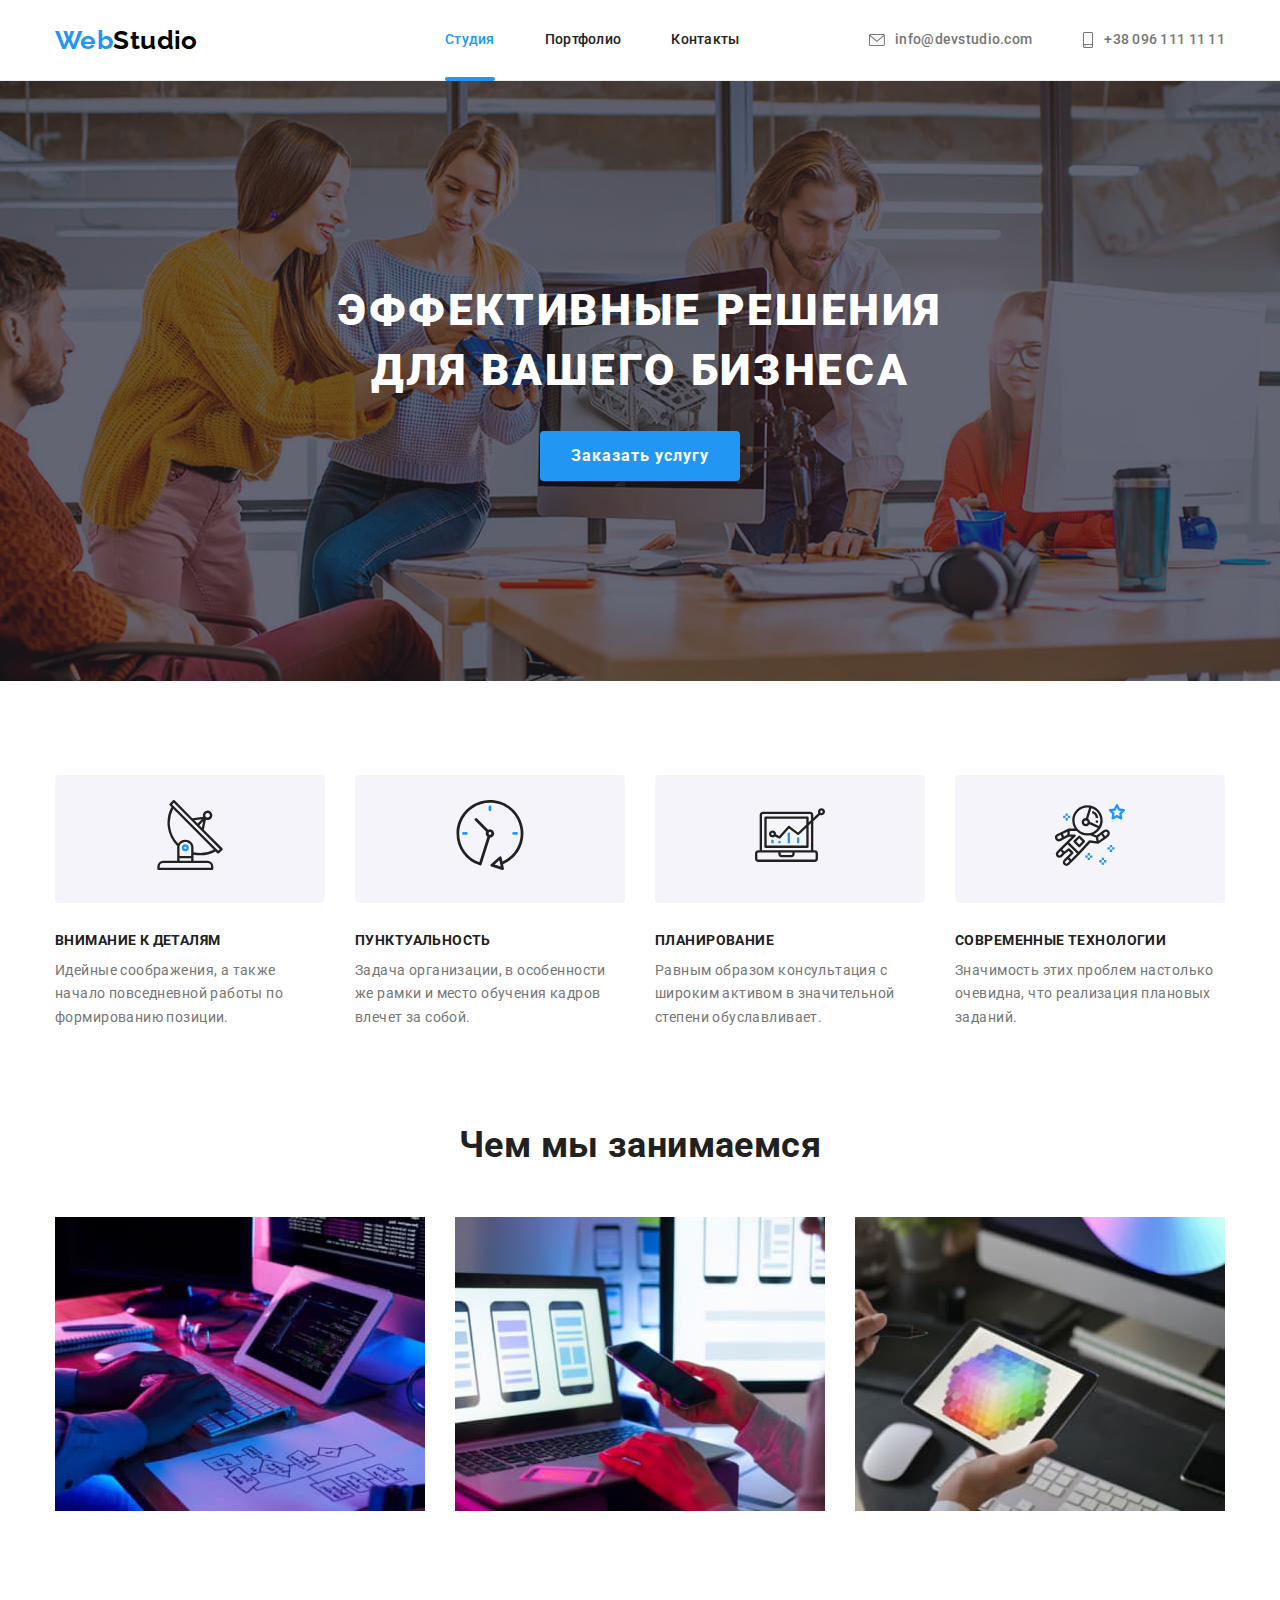
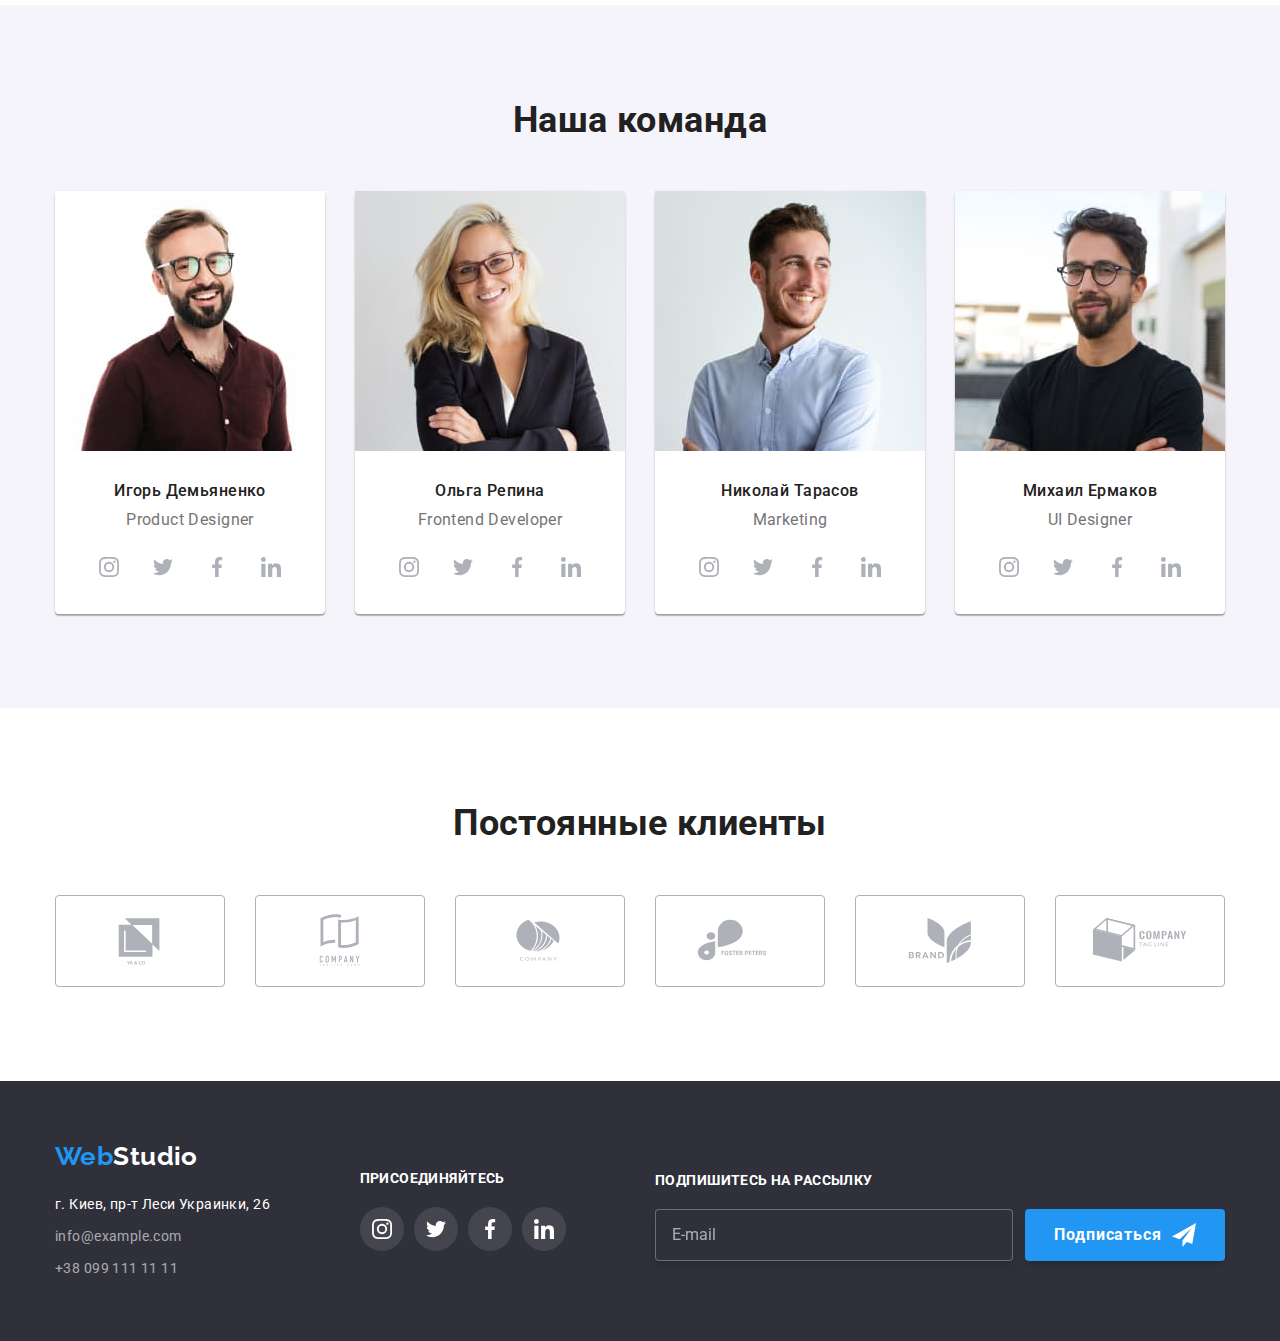
==== commit b0b5ec16: "правки карточек" ====
--- a/index.html
+++ b/index.html
@@ -258,8 +258,6 @@
                   class="image"
                   src="./images/team/teamcard1/mobile.jpg"
                   alt="Игорь Демьяненко"
-                  width="270"
-                  height="260"
                 />
               </picture>
               <h3 class="team__subtitle">Игорь Демьяненко</h3>
@@ -318,13 +316,7 @@
                   "
                   media="(min-width:1200px)"
                 />
-                <img
-                  class="image"
-                  src="./images/team/teamcard2/mobile.jpg"
-                  alt="Ольга Репина"
-                  width="270"
-                  height="260"
-                />
+                <img class="image" src="./images/team/teamcard2/mobile.jpg" alt="Ольга Репина" />
               </picture>
               <h3 class="team__subtitle">Ольга Репина</h3>
               <p lang="en">Frontend Developer</p>
@@ -382,13 +374,7 @@
                   "
                   media="(min-width:1200px)"
                 />
-                <img
-                  class="image"
-                  src="./images/team/teamcard3/mobile.jpg"
-                  alt="Николай Тарасов"
-                  width="270"
-                  height="260"
-                />
+                <img class="image" src="./images/team/teamcard3/mobile.jpg" alt="Николай Тарасов" />
               </picture>
               <h3 class="team__subtitle">Николай Тарасов</h3>
               <p lang="en">Marketing</p>
@@ -446,13 +432,7 @@
                   "
                   media="(min-width:1200px)"
                 />
-                <img
-                  class="image"
-                  src="./images/team/teamcard4/mobile.jpg"
-                  alt="Михаил Ермаков"
-                  width="270"
-                  height="260"
-                />
+                <img class="image" src="./images/team/teamcard4/mobile.jpg" alt="Михаил Ермаков" />
               </picture>
               <h3 class="team__subtitle">Михаил Ермаков</h3>
               <p lang="en">UI Designer</p>
--- a/css/index.min.css
+++ b/css/index.min.css
@@ -1,3 +1,23 @@
-@import url("https://fonts.googleapis.com/css2?family=Raleway:wght@700&family=Roboto:wght@400;500;700;900&display=swap");.list{list-style:none;padding:0}.link{text-decoration:none}.visually-hidden{position:absolute;width:1px;height:1px;margin:-1px;border:0;padding:0;clip:rect(0 0 0 0);overflow:hidden}.hero__button,.modal__accept,.subscribe__button{margin-left:auto;margin-right:auto;padding:0;min-width:200px;min-height:50px;display:-webkit-box;display:-ms-flexbox;display:flex;-webkit-box-pack:center;-ms-flex-pack:center;justify-content:center;-webkit-box-align:center;-ms-flex-align:center;align-items:center;font-family:inherit;font-weight:700;font-size:16px;line-height:1.87;letter-spacing:0.06em;border:1px solid transparent;border-radius:4px;color:#fff;background-color:#2196f3;-webkit-box-shadow:0px 4px 4px rgba(0,0,0,0.15);box-shadow:0px 4px 4px rgba(0,0,0,0.15);-webkit-transition:color 250ms cubic-bezier(0.4, 0, 0.2, 1);transition:color 250ms cubic-bezier(0.4, 0, 0.2, 1)}.hero__button:hover,.modal__accept:hover,.subscribe__button:hover,.hero__button:focus,.modal__accept:focus,.subscribe__button:focus{background-color:#188ce8}.hero__button:focus,.modal__accept:focus,.subscribe__button:focus{outline:auto}.container{margin-left:auto;margin-right:auto;padding-left:15px;padding-right:15px}@media screen and (min-width: 480px) and (max-width: 767px){.container{max-width:480px}}@media screen and (min-width: 768px) and (max-width: 1199px){.container{width:768px}}@media screen and (min-width: 1200px){.container{width:1200px}}@media screen and (max-width: 1199px){.section{padding-top:60px;padding-bottom:60px}}@media screen and (min-width: 1200px){.section{padding-top:94px;padding-bottom:94px}}.image{display:block;max-width:100%;height:auto}.flex{display:-webkit-box;display:-ms-flexbox;display:flex}.icon,.header__burger,.header__icon,.modal__icon,.accept__icon,.social__icon,.clients__icon,.subscribe__icon{fill:currentColor}/*! modern-normalize v1.1.0 | MIT License | https://github.com/sindresorhus/modern-normalize */*,::before,::after{-webkit-box-sizing:border-box;box-sizing:border-box}html{line-height:1.15;-webkit-text-size-adjust:100%;-moz-tab-size:4;-o-tab-size:4;tab-size:4}body{margin:0;font-family:system-ui,-apple-system,"Segoe UI",Roboto,Helvetica,Arial,sans-serif,"Apple Color Emoji","Segoe UI Emoji"}hr{height:0;color:inherit}abbr[title]{-webkit-text-decoration:underline dotted;text-decoration:underline dotted}b,strong{font-weight:bolder}code,kbd,samp,pre{font-family:ui-monospace, SFMono-Regular, Consolas, 'Liberation Mono', Menlo, monospace;font-size:1em}small{font-size:80%}sub,sup{font-size:75%;line-height:0;position:relative;vertical-align:baseline}sub{bottom:-0.25em}sup{top:-0.5em}table{text-indent:0;border-color:inherit}button,input,optgroup,select,textarea{font-family:inherit;font-size:100%;line-height:1.15;margin:0}button,select{text-transform:none}button,[type='button'],[type='reset'],[type='submit']{-webkit-appearance:button}::-moz-focus-inner{border-style:none;padding:0}:-moz-focusring{outline:1px dotted ButtonText}:-moz-ui-invalid{box-shadow:none}legend{padding:0}progress{vertical-align:baseline}::-webkit-inner-spin-button,::-webkit-outer-spin-button{height:auto}[type='search']{-webkit-appearance:textfield;outline-offset:-2px}::-webkit-search-decoration{-webkit-appearance:none}::-webkit-file-upload-button{-webkit-appearance:button;font:inherit}summary{display:list-item}body{color:#757575;font-family:roboto, -apple-system, BlinkMacSystemFont, avenir next, avenir, segoe ui,- helvetica neue, helvetica, Ubuntu, noto, arial, sans-serif;font-size:14px;line-height:1.71;letter-spacing:0.03em}body.modal-open{overflow:hidden}h1,h2,h3,ul,p{margin-top:0;margin-bottom:0}button{cursor:pointer}.header{background-color:#fff;border-bottom:1px solid #ececec}.header__container{display:-webkit-box;display:-ms-flexbox;display:flex;-webkit-box-align:center;-ms-flex-align:center;align-items:center}@media screen and (max-width: 767px){.header__container{position:relative;-webkit-box-pack:justify;-ms-flex-pack:justify;justify-content:space-between}}@media screen and (max-width: 767px){.header__logo{padding-top:16px;padding-bottom:16px}}.header__button{width:40px;height:40px;padding:0;border:none;background-color:#fff;color:#212121}.header__button:hover,.header__button:focus{color:#2196f3}.header__button.is-open{position:absolute;right:15px;top:10px;z-index:2}@media screen and (min-width: 768px){.header__button{display:none}}.header__burger{width:40px;height:40px}.header__icon-menu{opacity:1;-webkit-transition:opacity 250ms cubic-bezier(0.4, 0, 0.2, 1);transition:opacity 250ms cubic-bezier(0.4, 0, 0.2, 1)}.header__button.is-open .header__icon-menu{opacity:0}.header__icon-close{opacity:0;-webkit-transition:opacity 250ms cubic-bezier(0.4, 0, 0.2, 1);transition:opacity 250ms cubic-bezier(0.4, 0, 0.2, 1)}.header__button.is-open .header__icon-close{opacity:1}@media screen and (max-width: 767px){.header__menu{position:fixed;top:0;left:0;width:100%;height:100vh;z-index:1;display:-webkit-box;display:-ms-flexbox;display:flex;-webkit-box-orient:vertical;-webkit-box-direction:normal;-ms-flex-direction:column;flex-direction:column;-webkit-transform:scale(0);transform:scale(0);-webkit-transform-origin:calc(100% - 35px) 30px;transform-origin:calc(100% - 35px) 30px;-webkit-transition:-webkit-transform 250ms cubic-bezier(0.4, 0, 0.2, 1);transition:-webkit-transform 250ms cubic-bezier(0.4, 0, 0.2, 1);transition:transform 250ms cubic-bezier(0.4, 0, 0.2, 1);transition:transform 250ms cubic-bezier(0.4, 0, 0.2, 1), -webkit-transform 250ms cubic-bezier(0.4, 0, 0.2, 1);overflow-y:scroll;padding-top:10vw;padding-left:8vw;padding-bottom:10vw;background-color:#fff}.header__menu.is-open{-webkit-transform:scale(1);transform:scale(1)}}@media screen and (min-width: 480px) and (max-width: 767px){.header__menu{padding-top:48px;padding-left:40px;padding-bottom:48px}}@media screen and (min-width: 768px){.header__menu{display:-webkit-box;display:-ms-flexbox;display:flex;-webkit-box-pack:justify;-ms-flex-pack:justify;justify-content:space-between;width:66.6666%;margin-left:auto}}@media screen and (min-width: 768px){.header__nav{display:-webkit-box;display:-ms-flexbox;display:flex;-webkit-box-align:center;-ms-flex-align:center;align-items:center}}.header__list{font-weight:500;line-height:1.14;letter-spacing:0.02em;-webkit-box-align:center;-ms-flex-align:center;align-items:center}@media screen and (max-width: 767px){.header__list{font-size:40px}}@media screen and (min-width: 768px){.header__list{display:-webkit-box;display:-ms-flexbox;display:flex}}@media screen and (max-width: 767px){.header__item:not(:last-child){width:100%;margin-bottom:32px}}@media screen and (min-width: 768px){.header__item:not(:last-child){margin-right:50px}}.header__link{display:block;color:#212121;-webkit-transition:color 250ms cubic-bezier(0.4, 0, 0.2, 1);transition:color 250ms cubic-bezier(0.4, 0, 0.2, 1)}@media screen and (min-width: 768px){.header__link{padding-top:32px;padding-bottom:32px}}.header__link:hover,.header__link:focus{color:#2196f3;outline:none}.header__link--current{position:relative;color:#2196f3}.header__link--current::after{content:'';position:absolute;left:0;bottom:-1px;width:100%;height:4px;background-color:#2196f3;border-radius:2px}@media screen and (max-width: 767px){.header__link--current::after{display:none}}@media screen and (max-width: 767px){.header__list--contacts{display:-webkit-box;display:-ms-flexbox;display:flex;-webkit-box-orient:horizontal;-webkit-box-direction:reverse;-ms-flex-direction:row-reverse;flex-direction:row-reverse;-ms-flex-wrap:wrap;flex-wrap:wrap;-webkit-box-pack:end;-ms-flex-pack:end;justify-content:flex-end;margin-top:auto}}@media screen and (min-width: 768px) and (max-width: 1199px){.header__list--contacts{display:block;padding-top:21px;padding-bottom:21px;font-size:12px;line-height:1.17}}@media screen and (min-width: 768px) and (max-width: 1199px){.header__item--contacts:not(:last-child){margin-bottom:10px;margin-right:0}}.header__link--contacts{color:#757575}@media screen and (max-width: 767px){.header__link--contacts{font-size:34px}}@media screen and (min-width: 768px) and (max-width: 1199px){.header__link--contacts{padding:0}}@media screen and (min-width: 1200px){.header__link--contacts{display:-webkit-inline-box;display:-ms-inline-flexbox;display:inline-flex;-webkit-box-align:center;-ms-flex-align:center;align-items:center}}@media screen and (max-width: 767px){.header__icon{display:none}}@media screen and (min-width: 768px) and (max-width: 1199px){.header__icon{margin-right:8px}}@media screen and (min-width: 1200px){.header__icon{margin-right:10px}}@media screen and (min-width: 768px) and (max-width: 1199px){.header__icon--envelope{width:14px;height:10px}}@media screen and (min-width: 1200px){.header__icon--envelope{width:16px;height:12px}}@media screen and (min-width: 768px) and (max-width: 1199px){.header__icon--smartphone{width:10px;height:14px}}@media screen and (min-width: 1200px){.header__icon--smartphone{width:12px;height:16px}}.mobile__list{justify-self:flex-end;display:-webkit-box;display:-ms-flexbox;display:flex;margin-top:64px;font-size:18px;line-height:1.22}@media screen and (min-width: 768px){.mobile__list{display:none}}.mobile__item:not(:first-child){padding-left:10px}.mobile__item:not(:last-child){padding-right:10px;border-right:1px solid rgba(33,33,33,0.2)}@media screen and (max-width: 419px){.mobile__item:not(:first-child){padding-left:5px}.mobile__item:not(:last-child){padding-right:5px}}.mobile__link{color:#2196f3}.logo{display:-webkit-inline-box;display:-ms-inline-flexbox;display:inline-flex;-webkit-box-align:center;-ms-flex-align:center;align-items:center;font-family:raleway, sans-serif;font-weight:700;font-size:26px;line-height:1.19;color:#2196f3}.logo__text{color:#000}.hero{margin-left:auto;margin-right:auto;background-color:#c4c4c4;max-width:480px;background-image:-webkit-gradient(linear, left top, right top, from(rgba(47,48,58,0.4)), to(rgba(47,48,58,0.4))),url("../images/hero/mobile.jpg");background-image:linear-gradient(to right, rgba(47,48,58,0.4), rgba(47,48,58,0.4)),url("../images/hero/mobile.jpg");background-repeat:no-repeat;background-position:center;background-size:cover;color:#fff;text-align:center}@media screen and (max-width: 1199px){.hero{padding-top:118px;padding-bottom:118px}}@media screen and (min-width: 1200px){.hero{padding-top:200px;padding-bottom:200px}}@media (min-device-pixel-ratio: 2), (-webkit-min-device-pixel-ratio: 2), (min-resolution: 192dpi), (min-resolution: 2dppx){.hero{background-image:-webkit-gradient(linear, left top, right top, from(rgba(47,48,58,0.4)), to(rgba(47,48,58,0.4))),url("../images/hero/mobile@2x.jpg");background-image:linear-gradient(to right, rgba(47,48,58,0.4), rgba(47,48,58,0.4)),url("../images/hero/mobile@2x.jpg")}}@media screen and (min-width: 481px) and (max-width: 768px){.hero{max-width:768px;background-image:-webkit-gradient(linear, left top, right top, from(rgba(47,48,58,0.4)), to(rgba(47,48,58,0.4))),url("../images/hero/tablet.jpg");background-image:linear-gradient(to right, rgba(47,48,58,0.4), rgba(47,48,58,0.4)),url("../images/hero/tablet.jpg")}}@media screen and (min-width: 481px) and (max-width: 768px) and (min-device-pixel-ratio: 2), screen and (min-width: 481px) and (max-width: 768px) and (-webkit-min-device-pixel-ratio: 2), screen and (min-width: 481px) and (max-width: 768px) and (min-resolution: 192dpi), screen and (min-width: 481px) and (max-width: 768px) and (min-resolution: 2dppx){.hero{background-image:-webkit-gradient(linear, left top, right top, from(rgba(47,48,58,0.4)), to(rgba(47,48,58,0.4))),url("../images/hero/tablet@2x.jpg");background-image:linear-gradient(to right, rgba(47,48,58,0.4), rgba(47,48,58,0.4)),url("../images/hero/tablet@2x.jpg")}}@media screen and (min-width: 769px){.hero{max-width:1600px;background-image:-webkit-gradient(linear, left top, right top, from(rgba(47,48,58,0.4)), to(rgba(47,48,58,0.4))),url("../images/hero/desktop.jpg");background-image:linear-gradient(to right, rgba(47,48,58,0.4), rgba(47,48,58,0.4)),url("../images/hero/desktop.jpg")}}@media screen and (min-width: 769px) and (min-device-pixel-ratio: 2), screen and (min-width: 769px) and (-webkit-min-device-pixel-ratio: 2), screen and (min-width: 769px) and (min-resolution: 192dpi), screen and (min-width: 769px) and (min-resolution: 2dppx){.hero{background-image:-webkit-gradient(linear, left top, right top, from(rgba(47,48,58,0.4)), to(rgba(47,48,58,0.4))),url("../images/hero/desktop@2x.jpg");background-image:linear-gradient(to right, rgba(47,48,58,0.4), rgba(47,48,58,0.4)),url("../images/hero/desktop@2x.jpg")}}.hero__title{margin-bottom:30px;margin-left:auto;margin-right:auto;font-weight:900;font-size:26px;line-height:1.62;letter-spacing:0.06em;text-transform:uppercase}@media screen and (min-width: 480px){.hero__title{max-width:360px}}@media screen and (min-width: 1200px){.hero__title{max-width:696px;font-size:44px;line-height:1.36}}.backdrop{position:fixed;top:0;left:0;width:100vw;height:100vh;z-index:1;margin-left:auto;margin-right:auto;background-color:rgba(0,0,0,0.2);opacity:1;-webkit-transition:opacity 250ms cubic-bezier(0.4, 0, 0.2, 1),visibility 250ms cubic-bezier(0.4, 0, 0.2, 1);transition:opacity 250ms cubic-bezier(0.4, 0, 0.2, 1),visibility 250ms cubic-bezier(0.4, 0, 0.2, 1);overflow-y:scroll}.backdrop.is-hidden{pointer-events:none;opacity:0;visibility:hidden}.modal{position:absolute;top:50%;left:50%;-webkit-transform:translate(-50%, -50%) scale(1);transform:translate(-50%, -50%) scale(1);-webkit-transition:-webkit-transform 250ms cubic-bezier(0.4, 0, 0.2, 1);transition:-webkit-transform 250ms cubic-bezier(0.4, 0, 0.2, 1);transition:transform 250ms cubic-bezier(0.4, 0, 0.2, 1);transition:transform 250ms cubic-bezier(0.4, 0, 0.2, 1), -webkit-transform 250ms cubic-bezier(0.4, 0, 0.2, 1);background-color:#fff;-webkit-box-shadow:0px 1px 3px rgba(0,0,0,0.12),0px 1px 1px rgba(0,0,0,0.14),0px 2px 1px rgba(0,0,0,0.2);box-shadow:0px 1px 3px rgba(0,0,0,0.12),0px 1px 1px rgba(0,0,0,0.14),0px 2px 1px rgba(0,0,0,0.2);border-radius:4px;font-size:12px;line-height:1.14;letter-spacing:0.01em}@media screen and (max-width: 479px){.modal{width:calc(100% - 30px);padding:5vw}}@media screen and (min-width: 480px){.modal{padding:40px}}@media screen and (min-width: 480px) and (max-width: 1199px){.modal{width:450px;min-height:609px}}@media screen and (min-width: 1200px){.modal{width:528px;min-height:581px}}.backdrop.is-hidden .modal{-webkit-transform:translate(-50%, -50%) scale(1.5);transform:translate(-50%, -50%) scale(1.5)}.modal__title{margin-bottom:12px;font-weight:700;font-size:20px;line-height:1.15;letter-spacing:0.03em;color:#212121}@media screen and (max-width: 1199px){.modal__title{text-align:center;line-height:1.5}}.modal__item{position:relative;display:block;margin-bottom:10px}.modal__label{display:block;margin-bottom:4px;font-size:12px;line-height:1.17;letter-spacing:0.01em}.modal__input{width:100%;height:40px;padding-left:42px;color:#000;border:1px solid rgba(33,33,33,0.2);border-radius:4px;-webkit-transition:border-color 250ms cubic-bezier(0.4, 0, 0.2, 1);transition:border-color 250ms cubic-bezier(0.4, 0, 0.2, 1)}.modal__input:focus,.modal__input:not(:placeholder-shown){outline:none;border-color:#2196f3}.modal__icon{position:absolute;top:50%;left:0;margin-left:12px;width:18px;height:18px;color:#212121;-webkit-transition:color 250ms cubic-bezier(0.4, 0, 0.2, 1);transition:color 250ms cubic-bezier(0.4, 0, 0.2, 1)}.modal__textarea{height:120px;width:100%;padding:12px 16px;resize:none;border:1px solid rgba(33,33,33,0.2);border-radius:4px;-webkit-transition:border-color 250ms cubic-bezier(0.4, 0, 0.2, 1);transition:border-color 250ms cubic-bezier(0.4, 0, 0.2, 1)}.modal__textarea::-webkit-input-placeholder{color:rgba(117,117,117,0.5)}.modal__textarea:-ms-input-placeholder{color:rgba(117,117,117,0.5)}.modal__textarea::-ms-input-placeholder{color:rgba(117,117,117,0.5)}.modal__textarea::placeholder{color:rgba(117,117,117,0.5)}.modal__textarea:focus,.modal__textarea:not(:placeholder-shown){outline:none;border-color:#2196f3}.modal__input:focus+.modal__icon,.modal__input:not(:placeholder-shown)+.modal__icon{color:#2196f3}.accept__item{margin-top:20px;display:-webkit-box;display:-ms-flexbox;display:flex;-webkit-box-align:center;-ms-flex-align:center;align-items:center}@media screen and (min-width: 1199px){.accept__item{padding-left:14px}}.accept__checkbox{position:relative;margin-right:7px;width:16px;height:15px;border:2px solid #212121;border-radius:2px;color:#fff;pointer-events:none;-webkit-transition:border-color 250ms cubic-bezier(0.4, 0, 0.2, 1),background-color 250ms cubic-bezier(0.4, 0, 0.2, 1);transition:border-color 250ms cubic-bezier(0.4, 0, 0.2, 1),background-color 250ms cubic-bezier(0.4, 0, 0.2, 1)}.accept__icon{position:absolute;left:-25%;top:-20%;width:16px;height:15px;opacity:0;-webkit-transition:opacity 250ms cubic-bezier(0.4, 0, 0.2, 1);transition:opacity 250ms cubic-bezier(0.4, 0, 0.2, 1)}.accept__input:checked+.accept__checkbox{background-color:#2196f3;border-color:#2196f3}.accept__input:checked+.accept__checkbox>.accept__icon{opacity:1}.accept__label{font-size:14px;line-height:1.71;letter-spacing:0.03em}.accept__link{color:#2196f3}.modal__accept{margin-top:30px}.modal__close{position:absolute;left:calc(100% - 8px);top:8px;-webkit-transform:translate(-100%, 0);transform:translate(-100%, 0);width:30px;height:30px;padding:5px;background-color:#fff;border-radius:50%;border:1px solid rgba(0,0,0,0.1);color:#000;-webkit-transition:color 250ms cubic-bezier(0.4, 0, 0.2, 1);transition:color 250ms cubic-bezier(0.4, 0, 0.2, 1)}.modal__close:hover,.modal__close:focus{color:#2196f3;outline:none}@media screen and (min-width: 1200px){.feature{padding-bottom:47px}}@media screen and (min-width: 768px){.feature__list{display:-webkit-box;display:-ms-flexbox;display:flex}}@media screen and (min-width: 768px) and (max-width: 1199px){.feature__list{-ms-flex-wrap:wrap;flex-wrap:wrap}}@media screen and (min-width: 768px){.feature__item{width:calc((100% - 30px) / 2)}.feature__item:nth-child(2n+1){margin-right:30px}.feature__item:not(:nth-last-child(-n+2)){margin-bottom:30px}}@media screen and (min-width: 1200px){.feature__item{width:calc((100% - 90px) / 4)}.feature__item:not(:last-child){margin-right:30px}}.feature__subtitle{margin-bottom:10px;font-weight:700;font-size:inherit;line-height:1.14;text-transform:uppercase;color:#212121}@media screen and (max-width: 767px){.feature__subtitle{text-align:center}}.feature__icon{text-align:center;padding-top:25px;padding-bottom:25px;margin-bottom:30px;background:#f5f4fa;border-radius:4px}.title{margin-left:auto;margin-right:auto;font-weight:700;line-height:1.18;text-align:center;color:#212121}@media screen and (max-width: 767px){.title{margin-bottom:30px;font-size:28px}}@media screen and (min-width: 768px){.title{margin-bottom:50px;font-size:36px}}.what{padding-top:47px}@media screen and (max-width: 1199px){.what{display:none}}.what__list{display:-webkit-box;display:-ms-flexbox;display:flex}.what__item{width:calc((100% - 60px) / 3);height:294px;-webkit-perspective:600px;perspective:600px}.what__item:not(:last-child){margin-right:30px}.what__card{position:relative;width:100%;height:100%;-webkit-transform-style:preserve-3d;transform-style:preserve-3d;-webkit-transition:-webkit-transform 250ms cubic-bezier(0.4, 0, 0.2, 1);transition:-webkit-transform 250ms cubic-bezier(0.4, 0, 0.2, 1);transition:transform 250ms cubic-bezier(0.4, 0, 0.2, 1);transition:transform 250ms cubic-bezier(0.4, 0, 0.2, 1), -webkit-transform 250ms cubic-bezier(0.4, 0, 0.2, 1)}.what__item:hover .what__card{-webkit-transform:rotateY(180deg);transform:rotateY(180deg)}.what__image{width:100%;height:100%;position:absolute;-webkit-backface-visibility:hidden;backface-visibility:hidden}.what__back{position:absolute;width:100%;height:100%;-webkit-transform:rotateY(180deg);transform:rotateY(180deg)}.what__label{position:absolute;left:0;top:100%;width:100%;-webkit-transform:translate(0, -100%);transform:translate(0, -100%);padding-top:27px;padding-bottom:27px;font-weight:700;line-height:1.14;text-align:center;text-transform:uppercase;color:#fff;background-color:rgba(47,48,58,0.8);opacity:0;-webkit-transition:opacity 250ms cubic-bezier(0.4, 0, 0.2, 1) 250ms;transition:opacity 250ms cubic-bezier(0.4, 0, 0.2, 1) 250ms}.what__item:hover .what__label{opacity:1}.team{background-color:#f5f4fa;font-size:16px;line-height:1.19;text-align:center}@media screen and (min-width: 768px){.team__list{display:-webkit-box;display:-ms-flexbox;display:flex}}@media screen and (min-width: 768px) and (max-width: 1199px){.team__list{-ms-flex-wrap:wrap;flex-wrap:wrap}}.team__item{border-bottom:1px solid transparent;border-radius:4px;background-color:#fff;-webkit-box-shadow:0px 1px 3px rgba(0,0,0,0.12),0px 1px 1px rgba(0,0,0,0.14),0px 2px 1px rgba(0,0,0,0.2);box-shadow:0px 1px 3px rgba(0,0,0,0.12),0px 1px 1px rgba(0,0,0,0.14),0px 2px 1px rgba(0,0,0,0.2)}@media screen and (max-width: 767px){.team__item:not(:last-child){margin-bottom:30px}}@media screen and (min-width: 768px) and (max-width: 1199px){.team__item{width:calc((100% - 30px) / 2)}.team__item:not(:nth-last-child(-n+2)){margin-bottom:30px}.team__item:nth-child(2n+1){margin-right:30px}}@media screen and (min-width: 1200px){.team__item{width:calc((100% - 90px) / 4);padding-bottom:30px}.team__item:not(:last-child){margin-right:30px}}.team__subtitle{margin-top:30px;margin-bottom:10px;font-weight:500;font-size:inherit;color:#212121}.team__social{margin-top:16px;padding-left:32px;padding-right:32px}.social{display:-webkit-box;display:-ms-flexbox;display:flex;-webkit-box-pack:center;-ms-flex-pack:center;justify-content:center}.social__item:not(:last-child){margin-right:10px}.social__link{display:block;width:44px;height:44px;padding:12px;border:none;border-radius:50%;color:#afb1b8;-webkit-transition:color 250ms cubic-bezier(0.4, 0, 0.2, 1),background-color 250ms cubic-bezier(0.4, 0, 0.2, 1);transition:color 250ms cubic-bezier(0.4, 0, 0.2, 1),background-color 250ms cubic-bezier(0.4, 0, 0.2, 1)}.social__link:hover,.social__link:focus{background-color:#2196f3;color:#fff;outline:none}.social__icon{width:20px;height:20px}@media screen and (max-width: 767px){.clients__title{margin-bottom:30px}}@media screen and (min-width: 768px){.clients__title{margin-bottom:50px}}.clients__list{display:-webkit-box;display:-ms-flexbox;display:flex;-ms-flex-wrap:wrap;flex-wrap:wrap;margin-left:auto;margin-right:auto}.clients__item{padding-top:16px;padding-bottom:16px;text-align:center;border:1px solid #afb1b8;border-radius:4px;cursor:pointer;color:#afb1b8;-webkit-transition:color 250ms cubic-bezier(0.4, 0, 0.2, 1),border-color 250ms cubic-bezier(0.4, 0, 0.2, 1);transition:color 250ms cubic-bezier(0.4, 0, 0.2, 1),border-color 250ms cubic-bezier(0.4, 0, 0.2, 1)}@media screen and (max-width: 767px){.clients__item{width:calc((100% - 30px) / 2)}.clients__item:nth-child(2n+1){margin-right:30px}.clients__item:not(:nth-last-child(-n+2)){margin-bottom:30px}}@media screen and (min-width: 768px) and (max-width: 1199px){.clients__item{width:calc((100% - 60px) / 3)}.clients__item:not(:nth-child(3n)){margin-right:30px}.clients__item:nth-child(-n+3){margin-bottom:30px}}@media screen and (min-width: 1200px){.clients__item{width:calc((100% - 150px) / 6)}.clients__item:not(:last-child){margin-right:30px}}.clients__item:hover{color:#2196f3;border-color:#2196f3}.clients__link{color:inherit}.clients__icon{width:106px;height:60px}.join{color:#fff}@media screen and (max-width: 767px){.join{margin-top:60px}}.social__link--join{color:#fff;background-color:rgba(255,255,255,0.1)}.subscribe{padding-top:12px;color:#fff}@media screen and (max-width: 1199px){.subscribe{margin-top:60px}}@media screen and (min-width: 1200px){.subscribe__form{display:-webkit-box;display:-ms-flexbox;display:flex}}.subscribe__input{margin-right:12px;padding-left:16px;padding-top:15px;padding-bottom:15px;border:1px solid rgba(255,255,255,0.3);border-radius:4px;background-color:#2f303a;-webkit-filter:drop-shadow(0px 4px 4px rgba(0,0,0,0.15));filter:drop-shadow(0px 4px 4px rgba(0,0,0,0.15));font-size:16px;line-height:1.25;color:inherit}@media screen and (max-width: 1199px){.subscribe__input{width:100%;margin-bottom:20px}}@media screen and (min-width: 1200px){.subscribe__input{width:358px}}.subscribe__input::-webkit-input-placeholder{color:rgba(255,255,255,0.6)}.subscribe__input:-ms-input-placeholder{color:rgba(255,255,255,0.6)}.subscribe__input::-ms-input-placeholder{color:rgba(255,255,255,0.6)}.subscribe__input::placeholder{color:rgba(255,255,255,0.6)}.subscribe__icon{margin-left:10px;width:24px;height:24px}.footer{padding:60px 0;background-color:#2f303a}.footer__container{display:-webkit-box;display:-ms-flexbox;display:flex}@media screen and (max-width: 767px){.footer__container{-webkit-box-orient:vertical;-webkit-box-direction:normal;-ms-flex-direction:column;flex-direction:column}}@media screen and (min-width: 768px){.footer__container{-webkit-box-align:center;-ms-flex-align:center;align-items:center}}@media screen and (min-width: 768px) and (max-width: 1199px){.footer__container{-ms-flex-wrap:wrap;flex-wrap:wrap;-ms-flex-pack:distribute;justify-content:space-around}}@media screen and (max-width: 1199px){.footer__container{text-align:center}}@media screen and (min-width: 1200px){.footer__container{-webkit-box-pack:justify;-ms-flex-pack:justify;justify-content:space-between}}.footer__text{color:#fff;font-style:normal}.footer__address{margin-top:20px}.footer__link{display:block;margin-top:8px;color:rgba(255,255,255,0.6);font-style:normal;-webkit-transition:color 250ms cubic-bezier(0.4, 0, 0.2, 1);transition:color 250ms cubic-bezier(0.4, 0, 0.2, 1)}.footer__link:hover,.footer__link:focus{color:#2196f3;outline:none}.footer__title{margin-bottom:20px;font-size:inherit;line-height:1.14;text-transform:uppercase}
+@import url("https://fonts.googleapis.com/css2?family=Raleway:wght@700&family=Roboto:wght@400;500;700;900&display=swap");.list{list-style:none;padding:0}.link{text-decoration:none}.visually-hidden{position:absolute;width:1px;height:1px;margin:-1px;border:0;padding:0;clip:rect(0 0 0 0);overflow:hidden}.hero__button,.modal__accept,.subscribe__button{margin-left:auto;margin-right:auto;padding:0;min-width:200px;min-height:50px;display:-webkit-box;display:-ms-flexbox;display:flex;-webkit-box-pack:center;-ms-flex-pack:center;justify-content:center;-webkit-box-align:center;-ms-flex-align:center;align-items:center;font-family:inherit;font-weight:700;font-size:16px;line-height:1.87;letter-spacing:0.06em;border:1px solid transparent;border-radius:4px;color:#fff;background-color:#2196f3;-webkit-box-shadow:0px 4px 4px rgba(0,0,0,0.15);box-shadow:0px 4px 4px rgba(0,0,0,0.15);-webkit-transition:color 250ms cubic-bezier(0.4, 0, 0.2, 1);transition:color 250ms cubic-bezier(0.4, 0, 0.2, 1)}.hero__button:hover,.modal__accept:hover,.subscribe__button:hover,.hero__button:focus,.modal__accept:focus,.subscribe__button:focus{background-color:#188ce8}.hero__button:focus,.modal__accept:focus,.subscribe__button:focus{outline:auto}.container{margin-left:auto;margin-right:auto;padding-left:15px;padding-right:15px}@media screen and (min-width: 480px) and (max-width: 767px){.container{max-width:480px}}@media screen and (min-width: 768px) and (max-width: 1199px){.container{width:768px}}@media screen and (min-width: 1200px){.container{width:1200px}}@media screen and (max-width: 1199px){.section{padding-top:60px;padding-bottom:60px}}@media screen and (min-width: 1200px){.section{padding-top:94px;padding-bottom:94px}}.image{display:block;max-width:100%;height:auto}.flex{display:-webkit-box;display:-ms-flexbox;display:flex}.icon,.header__burger,.header__icon,.modal__icon,.accept__icon,.social__icon,.clients__icon,.subscribe__icon{fill:currentColor}/*! modern-normalize v1.1.0 | MIT License | https://github.com/sindresorhus/modern-normalize */*,::before,::after{-webkit-box-sizing:border-box;box-sizing:border-box}html{line-height:1.15;-webkit-text-size-adjust:100%;-moz-tab-size:4;-o-tab-size:4;tab-size:4}body{margin:0;font-family:system-ui,-apple-system,"Segoe UI",Roboto,Helvetica,Arial,sans-serif,"Apple Color Emoji","Segoe UI Emoji"}hr{height:0;color:inherit}abbr[title]{-webkit-text-decoration:underline dotted;text-decoration:underline dotted}b,strong{font-weight:bolder}code,kbd,samp,pre{font-family:ui-monospace, SFMono-Regular, Consolas, 'Liberation Mono', Menlo, monospace;font-size:1em}small{font-size:80%}sub,sup{font-size:75%;line-height:0;position:relative;vertical-align:baseline}sub{bottom:-0.25em}sup{top:-0.5em}table{text-indent:0;border-color:inherit}button,input,optgroup,select,textarea{font-family:inherit;font-size:100%;line-height:1.15;margin:0}button,select{text-transform:none}button,[type='button'],[type='reset'],[type='submit']{-webkit-appearance:button}::-moz-focus-inner{border-style:none;padding:0}:-moz-focusring{outline:1px dotted ButtonText}:-moz-ui-invalid{box-shadow:none}legend{padding:0}progress{vertical-align:baseline}::-webkit-inner-spin-button,::-webkit-outer-spin-button{height:auto}[type='search']{-webkit-appearance:textfield;outline-offset:-2px}::-webkit-search-decoration{-webkit-appearance:none}::-webkit-file-upload-button{-webkit-appearance:button;font:inherit}summary{display:list-item}:root{--column-number: 3;--gap-size: 30px}body{color:#757575;font-family:roboto, -apple-system, BlinkMacSystemFont, avenir next, avenir, segoe ui,+ helvetica neue, helvetica, Ubuntu, noto, arial, sans-serif;font-size:14px;line-height:1.71;letter-spacing:0.03em}body.modal-open{overflow:hidden}h1,h2,h3,ul,p{margin-top:0;margin-bottom:0}button{cursor:pointer}.header{background-color:#fff;border-bottom:1px solid #ececec}.header__container{display:-webkit-box;display:-ms-flexbox;display:flex;-webkit-box-align:center;-ms-flex-align:center;align-items:center}@media screen and (max-width: 767px){.header__container{position:relative;-webkit-box-pack:justify;-ms-flex-pack:justify;justify-content:space-between}}@media screen and (max-width: 767px){.header__logo{padding-top:16px;padding-bottom:16px}}.header__button{width:40px;height:40px;padding:0;border:none;background-color:#fff;color:#212121}.header__button:hover,.header__button:focus{color:#2196f3}.header__button.is-open{position:absolute;right:15px;top:10px;z-index:2}@media screen and (min-width: 768px){.header__button{display:none}}.header__burger{width:40px;height:40px}.header__icon-menu{opacity:1;-webkit-transition:opacity 250ms cubic-bezier(0.4, 0, 0.2, 1);transition:opacity 250ms cubic-bezier(0.4, 0, 0.2, 1)}.header__button.is-open .header__icon-menu{opacity:0}.header__icon-close{opacity:0;-webkit-transition:opacity 250ms cubic-bezier(0.4, 0, 0.2, 1);transition:opacity 250ms cubic-bezier(0.4, 0, 0.2, 1)}.header__button.is-open .header__icon-close{opacity:1}@media screen and (max-width: 767px){.header__menu{position:fixed;top:0;left:0;width:100%;height:100vh;z-index:1;display:-webkit-box;display:-ms-flexbox;display:flex;-webkit-box-orient:vertical;-webkit-box-direction:normal;-ms-flex-direction:column;flex-direction:column;-webkit-transform:scale(0);transform:scale(0);-webkit-transform-origin:calc(100% - 35px) 30px;transform-origin:calc(100% - 35px) 30px;-webkit-transition:-webkit-transform 250ms cubic-bezier(0.4, 0, 0.2, 1);transition:-webkit-transform 250ms cubic-bezier(0.4, 0, 0.2, 1);transition:transform 250ms cubic-bezier(0.4, 0, 0.2, 1);transition:transform 250ms cubic-bezier(0.4, 0, 0.2, 1), -webkit-transform 250ms cubic-bezier(0.4, 0, 0.2, 1);overflow-y:scroll;padding-top:10vw;padding-left:8vw;padding-bottom:10vw;background-color:#fff}.header__menu.is-open{-webkit-transform:scale(1);transform:scale(1)}}@media screen and (min-width: 480px) and (max-width: 767px){.header__menu{padding-top:48px;padding-left:40px;padding-bottom:48px}}@media screen and (min-width: 768px){.header__menu{display:-webkit-box;display:-ms-flexbox;display:flex;-webkit-box-pack:justify;-ms-flex-pack:justify;justify-content:space-between;width:66.6666%;margin-left:auto}}@media screen and (min-width: 768px){.header__nav{display:-webkit-box;display:-ms-flexbox;display:flex;-webkit-box-align:center;-ms-flex-align:center;align-items:center}}.header__list{font-weight:500;line-height:1.14;letter-spacing:0.02em;-webkit-box-align:center;-ms-flex-align:center;align-items:center}@media screen and (max-width: 767px){.header__list{font-size:40px}}@media screen and (min-width: 768px){.header__list{display:-webkit-box;display:-ms-flexbox;display:flex}}@media screen and (max-width: 767px){.header__item:not(:last-child){width:100%;margin-bottom:32px}}@media screen and (min-width: 768px){.header__item:not(:last-child){margin-right:50px}}.header__link{display:block;color:#212121;-webkit-transition:color 250ms cubic-bezier(0.4, 0, 0.2, 1);transition:color 250ms cubic-bezier(0.4, 0, 0.2, 1)}@media screen and (min-width: 768px){.header__link{padding-top:32px;padding-bottom:32px}}.header__link:hover,.header__link:focus{color:#2196f3;outline:none}.header__link--current{position:relative;color:#2196f3}.header__link--current::after{content:'';position:absolute;left:0;bottom:-1px;width:100%;height:4px;background-color:#2196f3;border-radius:2px}@media screen and (max-width: 767px){.header__link--current::after{display:none}}@media screen and (max-width: 767px){.header__list--contacts{display:-webkit-box;display:-ms-flexbox;display:flex;-webkit-box-orient:horizontal;-webkit-box-direction:reverse;-ms-flex-direction:row-reverse;flex-direction:row-reverse;-ms-flex-wrap:wrap;flex-wrap:wrap;-webkit-box-pack:end;-ms-flex-pack:end;justify-content:flex-end;margin-top:auto}}@media screen and (min-width: 768px) and (max-width: 1199px){.header__list--contacts{display:block;padding-top:21px;padding-bottom:21px;font-size:12px;line-height:1.17}}@media screen and (min-width: 768px) and (max-width: 1199px){.header__item--contacts:not(:last-child){margin-bottom:10px;margin-right:0}}.header__link--contacts{color:#757575}@media screen and (max-width: 767px){.header__link--contacts{font-size:34px}}@media screen and (min-width: 768px) and (max-width: 1199px){.header__link--contacts{padding:0}}@media screen and (min-width: 1200px){.header__link--contacts{display:-webkit-inline-box;display:-ms-inline-flexbox;display:inline-flex;-webkit-box-align:center;-ms-flex-align:center;align-items:center}}@media screen and (max-width: 767px){.header__icon{display:none}}@media screen and (min-width: 768px) and (max-width: 1199px){.header__icon{margin-right:8px}}@media screen and (min-width: 1200px){.header__icon{margin-right:10px}}@media screen and (min-width: 768px) and (max-width: 1199px){.header__icon--envelope{width:14px;height:10px}}@media screen and (min-width: 1200px){.header__icon--envelope{width:16px;height:12px}}@media screen and (min-width: 768px) and (max-width: 1199px){.header__icon--smartphone{width:10px;height:14px}}@media screen and (min-width: 1200px){.header__icon--smartphone{width:12px;height:16px}}.mobile__list{justify-self:flex-end;display:-webkit-box;display:-ms-flexbox;display:flex;margin-top:64px;font-size:18px;line-height:1.22}@media screen and (min-width: 768px){.mobile__list{display:none}}.mobile__item:not(:first-child){padding-left:10px}.mobile__item:not(:last-child){padding-right:10px;border-right:1px solid rgba(33,33,33,0.2)}@media screen and (max-width: 419px){.mobile__item:not(:first-child){padding-left:5px}.mobile__item:not(:last-child){padding-right:5px}}.mobile__link{color:#2196f3}.logo{display:-webkit-inline-box;display:-ms-inline-flexbox;display:inline-flex;-webkit-box-align:center;-ms-flex-align:center;align-items:center;font-family:raleway, sans-serif;font-weight:700;font-size:26px;line-height:1.19;color:#2196f3}.logo__text{color:#000}.hero{margin-left:auto;margin-right:auto;background-color:#c4c4c4;max-width:480px;background-image:-webkit-gradient(linear, left top, right top, from(rgba(47,48,58,0.4)), to(rgba(47,48,58,0.4))),url("../images/hero/mobile.jpg");background-image:linear-gradient(to right, rgba(47,48,58,0.4), rgba(47,48,58,0.4)),url("../images/hero/mobile.jpg");background-repeat:no-repeat;background-position:center;background-size:cover;color:#fff;text-align:center}@media screen and (max-width: 1199px){.hero{padding-top:118px;padding-bottom:118px}}@media screen and (min-width: 1200px){.hero{padding-top:200px;padding-bottom:200px}}@media (min-device-pixel-ratio: 2), (-webkit-min-device-pixel-ratio: 2), (min-resolution: 192dpi), (min-resolution: 2dppx){.hero{background-image:-webkit-gradient(linear, left top, right top, from(rgba(47,48,58,0.4)), to(rgba(47,48,58,0.4))),url("../images/hero/mobile@2x.jpg");background-image:linear-gradient(to right, rgba(47,48,58,0.4), rgba(47,48,58,0.4)),url("../images/hero/mobile@2x.jpg")}}@media screen and (min-width: 481px) and (max-width: 768px){.hero{max-width:768px;background-image:-webkit-gradient(linear, left top, right top, from(rgba(47,48,58,0.4)), to(rgba(47,48,58,0.4))),url("../images/hero/tablet.jpg");background-image:linear-gradient(to right, rgba(47,48,58,0.4), rgba(47,48,58,0.4)),url("../images/hero/tablet.jpg")}}@media screen and (min-width: 481px) and (max-width: 768px) and (min-device-pixel-ratio: 2), screen and (min-width: 481px) and (max-width: 768px) and (-webkit-min-device-pixel-ratio: 2), screen and (min-width: 481px) and (max-width: 768px) and (min-resolution: 192dpi), screen and (min-width: 481px) and (max-width: 768px) and (min-resolution: 2dppx){.hero{background-image:-webkit-gradient(linear, left top, right top, from(rgba(47,48,58,0.4)), to(rgba(47,48,58,0.4))),url("../images/hero/tablet@2x.jpg");background-image:linear-gradient(to right, rgba(47,48,58,0.4), rgba(47,48,58,0.4)),url("../images/hero/tablet@2x.jpg")}}@media screen and (min-width: 769px){.hero{max-width:1600px;background-image:-webkit-gradient(linear, left top, right top, from(rgba(47,48,58,0.4)), to(rgba(47,48,58,0.4))),url("../images/hero/desktop.jpg");background-image:linear-gradient(to right, rgba(47,48,58,0.4), rgba(47,48,58,0.4)),url("../images/hero/desktop.jpg")}}@media screen and (min-width: 769px) and (min-device-pixel-ratio: 2), screen and (min-width: 769px) and (-webkit-min-device-pixel-ratio: 2), screen and (min-width: 769px) and (min-resolution: 192dpi), screen and (min-width: 769px) and (min-resolution: 2dppx){.hero{background-image:-webkit-gradient(linear, left top, right top, from(rgba(47,48,58,0.4)), to(rgba(47,48,58,0.4))),url("../images/hero/desktop@2x.jpg");background-image:linear-gradient(to right, rgba(47,48,58,0.4), rgba(47,48,58,0.4)),url("../images/hero/desktop@2x.jpg")}}.hero__title{margin-bottom:30px;margin-left:auto;margin-right:auto;font-weight:900;font-size:26px;line-height:1.62;letter-spacing:0.06em;text-transform:uppercase}@media screen and (min-width: 480px){.hero__title{max-width:360px}}@media screen and (min-width: 1200px){.hero__title{max-width:696px;font-size:44px;line-height:1.36}}.backdrop{position:fixed;top:0;left:0;width:100vw;height:100vh;z-index:1;margin-left:auto;margin-right:auto;background-color:rgba(0,0,0,0.2);opacity:1;-webkit-transition:opacity 250ms cubic-bezier(0.4, 0, 0.2, 1),visibility 250ms cubic-bezier(0.4, 0, 0.2, 1);transition:opacity 250ms cubic-bezier(0.4, 0, 0.2, 1),visibility 250ms cubic-bezier(0.4, 0, 0.2, 1);overflow-y:scroll}.backdrop.is-hidden{pointer-events:none;opacity:0;visibility:hidden}.modal{position:absolute;top:50%;left:50%;-webkit-transform:translate(-50%, -50%) scale(1);transform:translate(-50%, -50%) scale(1);-webkit-transition:-webkit-transform 250ms cubic-bezier(0.4, 0, 0.2, 1);transition:-webkit-transform 250ms cubic-bezier(0.4, 0, 0.2, 1);transition:transform 250ms cubic-bezier(0.4, 0, 0.2, 1);transition:transform 250ms cubic-bezier(0.4, 0, 0.2, 1), -webkit-transform 250ms cubic-bezier(0.4, 0, 0.2, 1);background-color:#fff;-webkit-box-shadow:0px 1px 3px rgba(0,0,0,0.12),0px 1px 1px rgba(0,0,0,0.14),0px 2px 1px rgba(0,0,0,0.2);box-shadow:0px 1px 3px rgba(0,0,0,0.12),0px 1px 1px rgba(0,0,0,0.14),0px 2px 1px rgba(0,0,0,0.2);border-radius:4px;font-size:12px;line-height:1.14;letter-spacing:0.01em}@media screen and (max-width: 479px){.modal{width:calc(100% - 30px);padding:5vw}}@media screen and (min-width: 480px){.modal{padding:40px}}@media screen and (min-width: 480px) and (max-width: 1199px){.modal{width:450px;min-height:609px}}@media screen and (min-width: 1200px){.modal{width:528px;min-height:581px}}.backdrop.is-hidden .modal{-webkit-transform:translate(-50%, -50%) scale(1.5);transform:translate(-50%, -50%) scale(1.5)}.modal__title{margin-bottom:12px;font-weight:700;font-size:20px;line-height:1.15;letter-spacing:0.03em;color:#212121}@media screen and (max-width: 1199px){.modal__title{text-align:center;line-height:1.5}}.modal__item{position:relative;display:block;margin-bottom:10px}.modal__label{display:block;margin-bottom:4px;font-size:12px;line-height:1.17;letter-spacing:0.01em}.modal__input{width:100%;height:40px;padding-left:42px;color:#000;border:1px solid rgba(33,33,33,0.2);border-radius:4px;-webkit-transition:border-color 250ms cubic-bezier(0.4, 0, 0.2, 1);transition:border-color 250ms cubic-bezier(0.4, 0, 0.2, 1)}.modal__input:focus,.modal__input:not(:placeholder-shown){outline:none;border-color:#2196f3}.modal__icon{position:absolute;top:50%;left:0;margin-left:12px;width:18px;height:18px;color:#212121;-webkit-transition:color 250ms cubic-bezier(0.4, 0, 0.2, 1);transition:color 250ms cubic-bezier(0.4, 0, 0.2, 1)}.modal__textarea{height:120px;width:100%;padding:12px 16px;resize:none;border:1px solid rgba(33,33,33,0.2);border-radius:4px;-webkit-transition:border-color 250ms cubic-bezier(0.4, 0, 0.2, 1);transition:border-color 250ms cubic-bezier(0.4, 0, 0.2, 1)}.modal__textarea::-webkit-input-placeholder{color:rgba(117,117,117,0.5)}.modal__textarea:-ms-input-placeholder{color:rgba(117,117,117,0.5)}.modal__textarea::-ms-input-placeholder{color:rgba(117,117,117,0.5)}.modal__textarea::placeholder{color:rgba(117,117,117,0.5)}.modal__textarea:focus,.modal__textarea:not(:placeholder-shown){outline:none;border-color:#2196f3}.modal__input:focus+.modal__icon,.modal__input:not(:placeholder-shown)+.modal__icon{color:#2196f3}.accept__item{margin-top:20px;display:-webkit-box;display:-ms-flexbox;display:flex;-webkit-box-align:center;-ms-flex-align:center;align-items:center}@media screen and (min-width: 1199px){.accept__item{padding-left:14px}}.accept__checkbox{position:relative;margin-right:7px;width:16px;height:15px;border:2px solid #212121;border-radius:2px;color:#fff;pointer-events:none;-webkit-transition:border-color 250ms cubic-bezier(0.4, 0, 0.2, 1),background-color 250ms cubic-bezier(0.4, 0, 0.2, 1);transition:border-color 250ms cubic-bezier(0.4, 0, 0.2, 1),background-color 250ms cubic-bezier(0.4, 0, 0.2, 1)}.accept__icon{position:absolute;left:-25%;top:-20%;width:16px;height:15px;opacity:0;-webkit-transition:opacity 250ms cubic-bezier(0.4, 0, 0.2, 1);transition:opacity 250ms cubic-bezier(0.4, 0, 0.2, 1)}.accept__input:checked+.accept__checkbox{background-color:#2196f3;border-color:#2196f3}.accept__input:checked+.accept__checkbox>.accept__icon{opacity:1}.accept__label{font-size:14px;line-height:1.71;letter-spacing:0.03em}.accept__link{color:#2196f3}.modal__accept{margin-top:30px}.modal__close{position:absolute;left:calc(100% - 8px);top:8px;-webkit-transform:translate(-100%, 0);transform:translate(-100%, 0);width:30px;height:30px;padding:5px;background-color:#fff;border-radius:50%;border:1px solid rgba(0,0,0,0.1);color:#000;-webkit-transition:color 250ms cubic-bezier(0.4, 0, 0.2, 1);transition:color 250ms cubic-bezier(0.4, 0, 0.2, 1)}.modal__close:hover,.modal__close:focus{color:#2196f3;outline:none}@media screen and (min-width: 1200px){.feature{padding-bottom:47px}}@media screen and (min-width: 768px){.feature__list{display:-webkit-box;display:-ms-flexbox;display:flex;gap:var(--gap-size)}}@media screen and (min-width: 768px) and (max-width: 1199px){.feature__list{-ms-flex-wrap:wrap;flex-wrap:wrap}}@media screen and (min-width: 768px){.feature__item{--column-number: 2;-ms-flex-preferred-size:calc(+ 100% / var(--column-number) - var(--gap-size) * (var(--column-number) - 1) /+ var(--column-number));flex-basis:calc(+ 100% / var(--column-number) - var(--gap-size) * (var(--column-number) - 1) /+ var(--column-number))}}@media screen and (min-width: 1200px){.feature__item{--column-number: 4}}.feature__subtitle{margin-bottom:10px;font-weight:700;font-size:inherit;line-height:1.14;text-transform:uppercase;color:#212121}@media screen and (max-width: 767px){.feature__subtitle{text-align:center}}.feature__icon{text-align:center;padding-top:25px;padding-bottom:25px;margin-bottom:30px;background:#f5f4fa;border-radius:4px}.title{margin-left:auto;margin-right:auto;font-weight:700;line-height:1.18;text-align:center;color:#212121}@media screen and (max-width: 767px){.title{margin-bottom:30px;font-size:28px}}@media screen and (min-width: 768px){.title{margin-bottom:50px;font-size:36px}}.what{padding-top:47px}@media screen and (max-width: 1199px){.what{display:none}}.what__list{display:-webkit-box;display:-ms-flexbox;display:flex;gap:var(--gap-size)}.what__item{-ms-flex-preferred-size:calc(+ 100% / var(--column-number) - var(--gap-size) * (var(--column-number) - 1) /+ var(--column-number));flex-basis:calc(+ 100% / var(--column-number) - var(--gap-size) * (var(--column-number) - 1) /+ var(--column-number));height:294px;-webkit-perspective:600px;perspective:600px}.what__card{position:relative;width:100%;height:100%;-webkit-transform-style:preserve-3d;transform-style:preserve-3d;-webkit-transition:-webkit-transform 250ms cubic-bezier(0.4, 0, 0.2, 1);transition:-webkit-transform 250ms cubic-bezier(0.4, 0, 0.2, 1);transition:transform 250ms cubic-bezier(0.4, 0, 0.2, 1);transition:transform 250ms cubic-bezier(0.4, 0, 0.2, 1), -webkit-transform 250ms cubic-bezier(0.4, 0, 0.2, 1)}.what__item:hover .what__card{-webkit-transform:rotateY(180deg);transform:rotateY(180deg)}.what__image{width:100%;height:100%;position:absolute;-webkit-backface-visibility:hidden;backface-visibility:hidden}.what__back{position:absolute;width:100%;height:100%;-webkit-transform:rotateY(180deg);transform:rotateY(180deg)}.what__label{position:absolute;left:0;top:100%;width:100%;-webkit-transform:translate(0, -100%);transform:translate(0, -100%);padding-top:27px;padding-bottom:27px;font-weight:700;line-height:1.14;text-align:center;text-transform:uppercase;color:#fff;background-color:rgba(47,48,58,0.8);opacity:0;-webkit-transition:opacity 250ms cubic-bezier(0.4, 0, 0.2, 1) 250ms;transition:opacity 250ms cubic-bezier(0.4, 0, 0.2, 1) 250ms}.what__item:hover .what__label{opacity:1}.team{background-color:#f5f4fa;font-size:16px;line-height:1.19;text-align:center}@media screen and (min-width: 768px){.team__list{display:-webkit-box;display:-ms-flexbox;display:flex;gap:var(--gap-size)}}@media screen and (min-width: 768px) and (max-width: 1199px){.team__list{-ms-flex-wrap:wrap;flex-wrap:wrap}}.team__item{padding-bottom:24px;border-bottom:1px solid transparent;border-radius:4px;background-color:#fff;-webkit-box-shadow:0px 1px 3px rgba(0,0,0,0.12),0px 1px 1px rgba(0,0,0,0.14),0px 2px 1px rgba(0,0,0,0.2);box-shadow:0px 1px 3px rgba(0,0,0,0.12),0px 1px 1px rgba(0,0,0,0.14),0px 2px 1px rgba(0,0,0,0.2)}@media screen and (max-width: 767px){.team__item:not(:last-child){margin-bottom:30px}}@media screen and (min-width: 768px) and (max-width: 1199px){.team__item{--column-number: 2;-ms-flex-preferred-size:calc(+ 100% / var(--column-number) - var(--gap-size) * (var(--column-number) - 1) /+ var(--column-number));flex-basis:calc(+ 100% / var(--column-number) - var(--gap-size) * (var(--column-number) - 1) /+ var(--column-number))}}@media screen and (min-width: 1200px){.team__item{--column-number: 4;-ms-flex-preferred-size:calc(+ 100% / var(--column-number) - var(--gap-size) * (var(--column-number) - 1) /+ var(--column-number));flex-basis:calc(+ 100% / var(--column-number) - var(--gap-size) * (var(--column-number) - 1) /+ var(--column-number))}}.team__subtitle{margin-top:30px;margin-bottom:10px;font-weight:500;font-size:inherit;color:#212121}.team__social{margin-top:16px;padding-left:32px;padding-right:32px}.social{display:-webkit-box;display:-ms-flexbox;display:flex;-webkit-box-pack:center;-ms-flex-pack:center;justify-content:center}.social__item:not(:last-child){margin-right:10px}.social__link{display:block;width:44px;height:44px;padding:12px;border:none;border-radius:50%;color:#afb1b8;-webkit-transition:color 250ms cubic-bezier(0.4, 0, 0.2, 1),background-color 250ms cubic-bezier(0.4, 0, 0.2, 1);transition:color 250ms cubic-bezier(0.4, 0, 0.2, 1),background-color 250ms cubic-bezier(0.4, 0, 0.2, 1)}.social__link:hover,.social__link:focus{background-color:#2196f3;color:#fff;outline:none}.social__icon{width:20px;height:20px}@media screen and (max-width: 767px){.clients__title{margin-bottom:30px}}@media screen and (min-width: 768px){.clients__title{margin-bottom:50px}}.clients__list{display:-webkit-box;display:-ms-flexbox;display:flex;-ms-flex-wrap:wrap;flex-wrap:wrap;margin-left:auto;margin-right:auto;gap:var(--gap-size)}.clients__item{-ms-flex-preferred-size:calc(+ 100% / var(--column-number) - var(--gap-size) * (var(--column-number) - 1) /+ var(--column-number));flex-basis:calc(+ 100% / var(--column-number) - var(--gap-size) * (var(--column-number) - 1) /+ var(--column-number))}@media screen and (max-width: 767px){.clients__item{--column-number: 2}}@media screen and (min-width: 768px) and (max-width: 1199px){.clients__item{--column-number: 3}}@media screen and (min-width: 1200px){.clients__item{--column-number: 6}}.clients__link{display:-webkit-box;display:-ms-flexbox;display:flex;-webkit-box-pack:center;-ms-flex-pack:center;justify-content:center;-webkit-box-align:center;-ms-flex-align:center;align-items:center;padding:15px 31px;border:1px solid #afb1b8;border-radius:4px;color:#afb1b8;-webkit-transition:color 250ms cubic-bezier(0.4, 0, 0.2, 1),border-color 250ms cubic-bezier(0.4, 0, 0.2, 1);transition:color 250ms cubic-bezier(0.4, 0, 0.2, 1),border-color 250ms cubic-bezier(0.4, 0, 0.2, 1)}.clients__link:hover,.clients__link:focus{color:#2196f3;border-color:#2196f3;outline:none}.clients__icon{width:106px;height:60px}.join{color:#fff}@media screen and (max-width: 767px){.join{margin-top:60px}}.social__link--join{color:#fff;background-color:rgba(255,255,255,0.1)}.subscribe{padding-top:12px;color:#fff}@media screen and (max-width: 1199px){.subscribe{margin-top:60px}}@media screen and (min-width: 1200px){.subscribe__form{display:-webkit-box;display:-ms-flexbox;display:flex}}.subscribe__input{margin-right:12px;width:450px;padding-left:16px;padding-top:15px;padding-bottom:15px;border:1px solid rgba(255,255,255,0.3);border-radius:4px;background-color:#2f303a;-webkit-filter:drop-shadow(0px 4px 4px rgba(0,0,0,0.15));filter:drop-shadow(0px 4px 4px rgba(0,0,0,0.15));font-size:16px;line-height:1.25;color:inherit}@media screen and (max-width: 1199px){.subscribe__input{margin-bottom:20px}}@media screen and (min-width: 1200px){.subscribe__input{width:358px}}.subscribe__input::-webkit-input-placeholder{color:rgba(255,255,255,0.6)}.subscribe__input:-ms-input-placeholder{color:rgba(255,255,255,0.6)}.subscribe__input::-ms-input-placeholder{color:rgba(255,255,255,0.6)}.subscribe__input::placeholder{color:rgba(255,255,255,0.6)}.subscribe__icon{margin-left:10px;width:24px;height:24px}.footer{padding:60px 0;background-color:#2f303a}.footer__container{display:-webkit-box;display:-ms-flexbox;display:flex}@media screen and (max-width: 767px){.footer__container{-webkit-box-orient:vertical;-webkit-box-direction:normal;-ms-flex-direction:column;flex-direction:column}}@media screen and (min-width: 768px){.footer__container{-webkit-box-align:center;-ms-flex-align:center;align-items:center}}@media screen and (min-width: 768px) and (max-width: 1199px){.footer__container{-ms-flex-wrap:wrap;flex-wrap:wrap;-ms-flex-pack:distribute;justify-content:space-around}}@media screen and (max-width: 1199px){.footer__container{text-align:center}}@media screen and (min-width: 1200px){.footer__container{-webkit-box-pack:justify;-ms-flex-pack:justify;justify-content:space-between}}.footer__text{color:#fff;font-style:normal}.footer__address{margin-top:20px}.footer__link{display:block;margin-top:8px;color:rgba(255,255,255,0.6);font-style:normal;-webkit-transition:color 250ms cubic-bezier(0.4, 0, 0.2, 1);transition:color 250ms cubic-bezier(0.4, 0, 0.2, 1)}.footer__link:hover,.footer__link:focus{color:#2196f3;outline:none}.footer__title{margin-bottom:20px;font-size:inherit;line-height:1.14;text-transform:uppercase}
 /*# sourceMappingURL=index.min.css.map */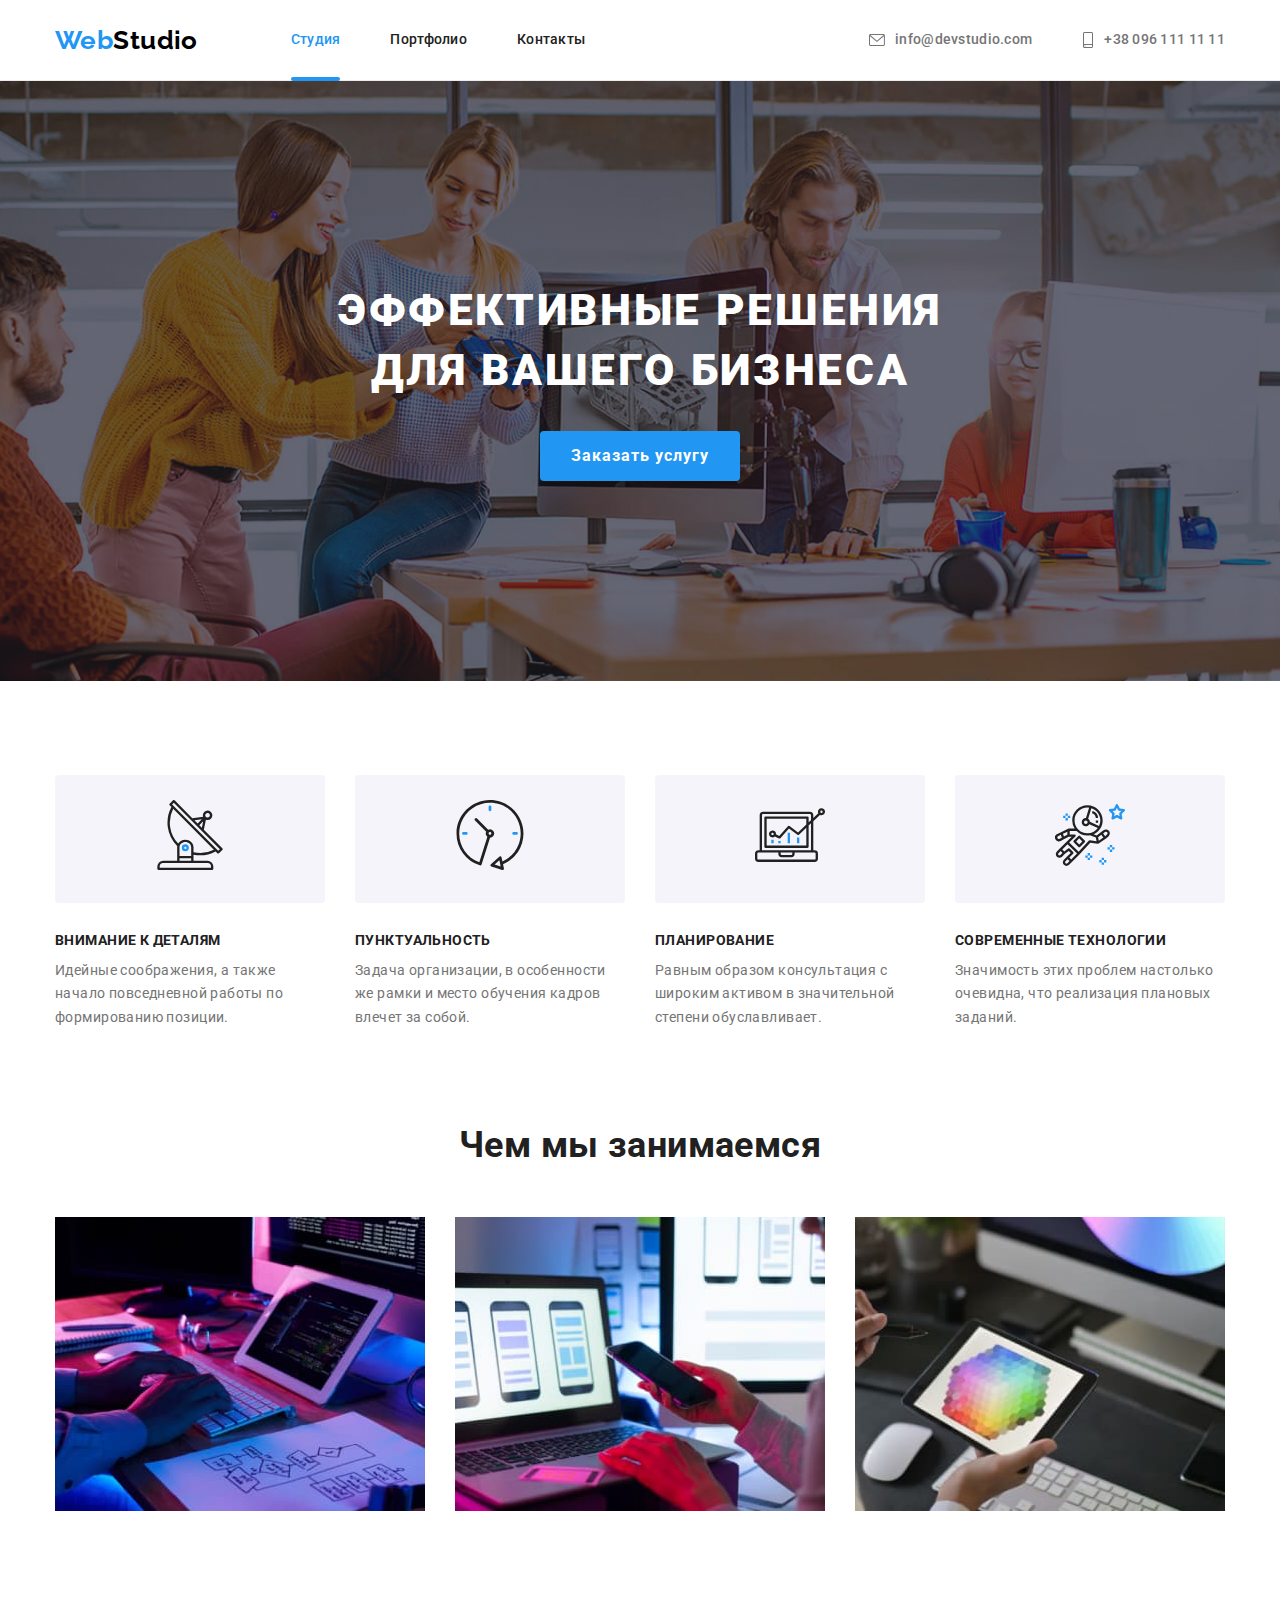
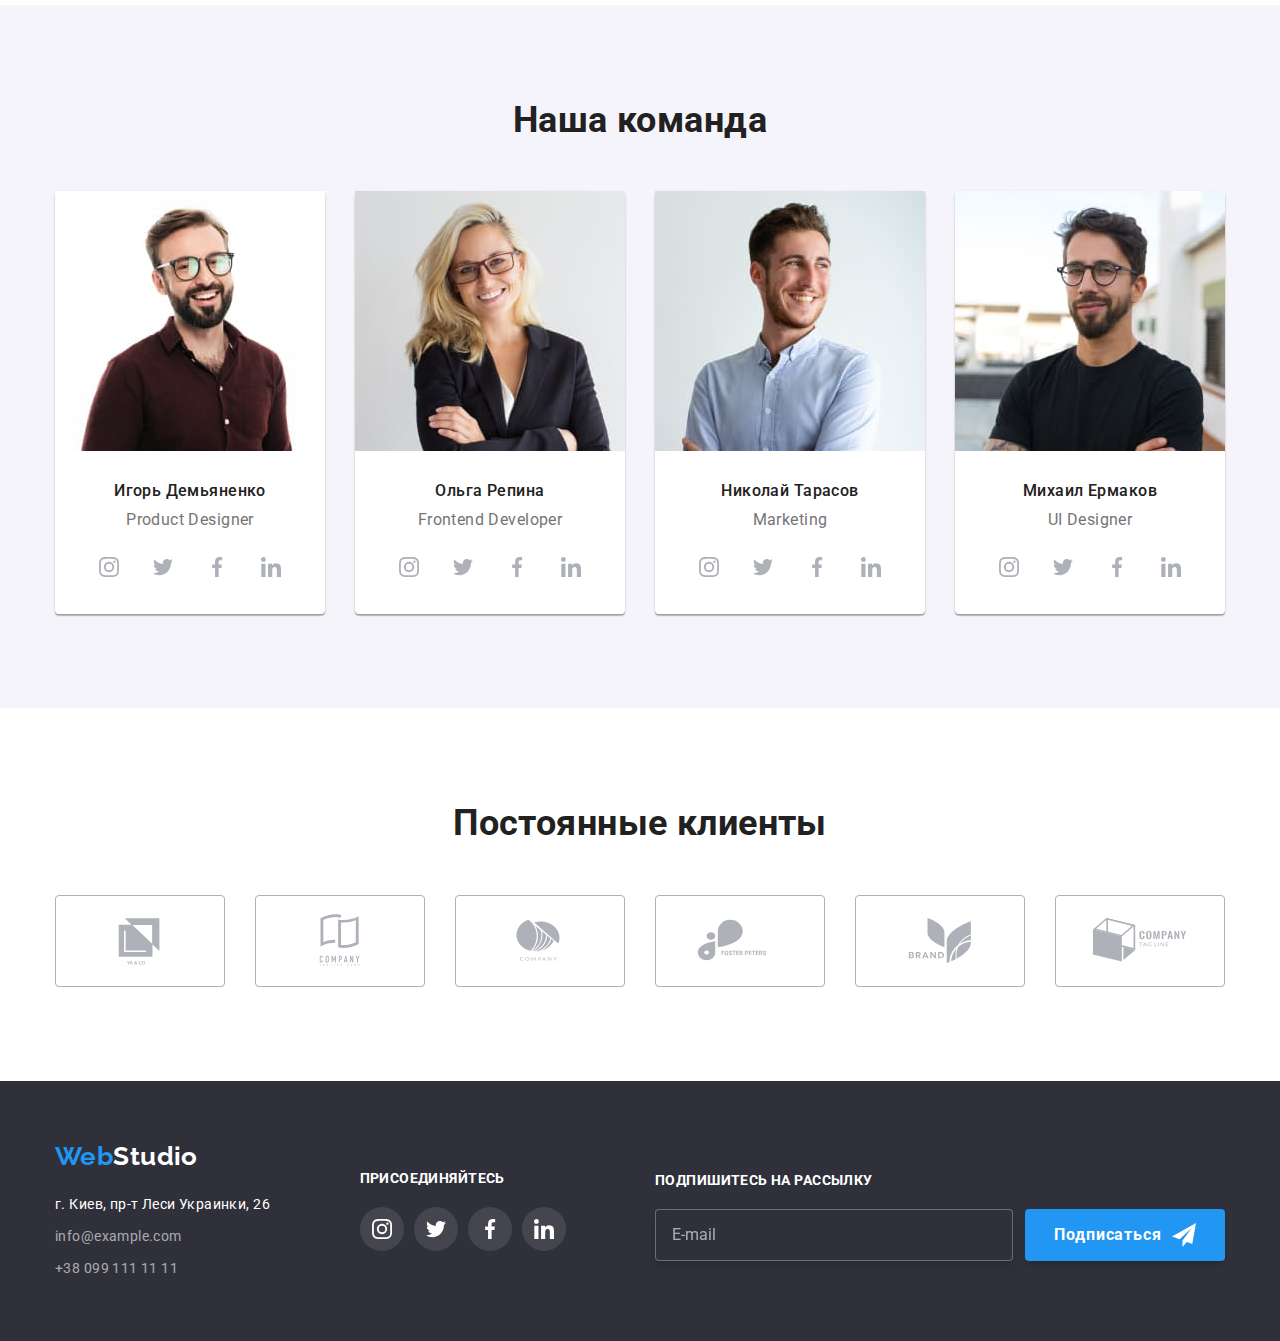
==== commit e62ceb98: "мобильное меню" ====
--- a/index.html
+++ b/index.html
@@ -55,7 +55,10 @@
           <!-- Контакты -->
           <ul class="header__list header__list--contacts list">
             <li class="header__item header__item--contacts">
-              <a href="mailto:info@devstudio.com" class="header__link header__link--contacts link">
+              <a
+                href="mailto:info@devstudio.com"
+                class="header__link header__link--contacts header__link--mail link"
+              >
                 <svg class="header__icon header__icon--envelope" width="14" height="10">
                   <use href="./images/sprite.svg#icon-envelope"></use>
                 </svg>
@@ -263,29 +266,53 @@
               <h3 class="team__subtitle">Игорь Демьяненко</h3>
               <p lang="en">Product Designer</p>
               <ul class="team__social social list">
-                <li class="social__item" aria-label="Инстаграм">
-                  <a href="" class="social__link link" target="_blank" rel="noopener noreferrer">
+                <li class="social__item">
+                  <a
+                    href=""
+                    class="social__link link"
+                    target="_blank"
+                    rel="noopener noreferrer"
+                    aria-label="Инстаграм"
+                  >
                     <svg class="social__icon" width="20" height="20">
                       <use href="./images/sprite.svg#icon-instagram"></use>
                     </svg>
                   </a>
                 </li>
-                <li class="social__item" aria-label="Твиттер">
-                  <a href="" class="social__link link" target="_blank" rel="noopener noreferrer">
+                <li class="social__item">
+                  <a
+                    href=""
+                    class="social__link link"
+                    target="_blank"
+                    rel="noopener noreferrer"
+                    aria-label="Твиттер"
+                  >
                     <svg class="social__icon" width="20" height="20">
                       <use href="./images/sprite.svg#icon-twitter"></use>
                     </svg>
                   </a>
                 </li>
-                <li class="social__item" aria-label="Фейсбук">
-                  <a href="" class="social__link link" target="_blank" rel="noopener noreferrer">
+                <li class="social__item">
+                  <a
+                    href=""
+                    class="social__link link"
+                    target="_blank"
+                    rel="noopener noreferrer"
+                    aria-label="Фейсбук"
+                  >
                     <svg class="social__icon" width="20" height="20">
                       <use href="./images/sprite.svg#icon-facebook"></use>
                     </svg>
                   </a>
                 </li>
-                <li class="social__item" aria-label="Линкедин">
-                  <a href="" class="social__link link" target="_blank" rel="noopener noreferrer">
+                <li class="social__item">
+                  <a
+                    href=""
+                    class="social__link link"
+                    target="_blank"
+                    rel="noopener noreferrer"
+                    aria-label="Линкедин"
+                  >
                     <svg class="social__icon" width="20" height="20">
                       <use href="./images/sprite.svg#icon-linkedin"></use>
                     </svg>
@@ -321,29 +348,53 @@
               <h3 class="team__subtitle">Ольга Репина</h3>
               <p lang="en">Frontend Developer</p>
               <ul class="team__social social list">
-                <li class="social__item" aria-label="Инстаграм">
-                  <a href="" class="social__link link" target="_blank" rel="noopener noreferrer">
+                <li class="social__item">
+                  <a
+                    href=""
+                    class="social__link link"
+                    target="_blank"
+                    rel="noopener noreferrer"
+                    aria-label="Инстаграм"
+                  >
                     <svg class="social__icon" width="20" height="20">
                       <use href="./images/sprite.svg#icon-instagram"></use>
                     </svg>
                   </a>
                 </li>
-                <li class="social__item" aria-label="Твиттер">
-                  <a href="" class="social__link link" target="_blank" rel="noopener noreferrer">
+                <li class="social__item">
+                  <a
+                    href=""
+                    class="social__link link"
+                    target="_blank"
+                    rel="noopener noreferrer"
+                    aria-label="Твиттер"
+                  >
                     <svg class="social__icon" width="20" height="20">
                       <use href="./images/sprite.svg#icon-twitter"></use>
                     </svg>
                   </a>
                 </li>
-                <li class="social__item" aria-label="Фейсбук">
-                  <a href="" class="social__link link" target="_blank" rel="noopener noreferrer">
+                <li class="social__item">
+                  <a
+                    href=""
+                    class="social__link link"
+                    target="_blank"
+                    rel="noopener noreferrer"
+                    aria-label="Фейсбук"
+                  >
                     <svg class="social__icon" width="20" height="20">
                       <use href="./images/sprite.svg#icon-facebook"></use>
                     </svg>
                   </a>
                 </li>
-                <li class="social__item" aria-label="Линкедин">
-                  <a href="" class="social__link link" target="_blank" rel="noopener noreferrer">
+                <li class="social__item">
+                  <a
+                    href=""
+                    class="social__link link"
+                    target="_blank"
+                    rel="noopener noreferrer"
+                    aria-label="Линкедин"
+                  >
                     <svg class="social__icon" width="20" height="20">
                       <use href="./images/sprite.svg#icon-linkedin"></use>
                     </svg>
@@ -379,29 +430,53 @@
               <h3 class="team__subtitle">Николай Тарасов</h3>
               <p lang="en">Marketing</p>
               <ul class="team__social social list">
-                <li class="social__item" aria-label="Инстаграм">
-                  <a href="" class="social__link link" target="_blank" rel="noopener noreferrer">
+                <li class="social__item">
+                  <a
+                    href=""
+                    class="social__link link"
+                    target="_blank"
+                    rel="noopener noreferrer"
+                    aria-label="Инстаграм"
+                  >
                     <svg class="social__icon" width="20" height="20">
                       <use href="./images/sprite.svg#icon-instagram"></use>
                     </svg>
                   </a>
                 </li>
-                <li class="social__item" aria-label="Твиттер">
-                  <a href="" class="social__link link" target="_blank" rel="noopener noreferrer">
+                <li class="social__item">
+                  <a
+                    href=""
+                    class="social__link link"
+                    target="_blank"
+                    rel="noopener noreferrer"
+                    aria-label="Твиттер"
+                  >
                     <svg class="social__icon" width="20" height="20">
                       <use href="./images/sprite.svg#icon-twitter"></use>
                     </svg>
                   </a>
                 </li>
-                <li class="social__item" aria-label="Фейсбук">
-                  <a href="" class="social__link link" target="_blank" rel="noopener noreferrer">
+                <li class="social__item">
+                  <a
+                    href=""
+                    class="social__link link"
+                    target="_blank"
+                    rel="noopener noreferrer"
+                    aria-label="Фейсбук"
+                  >
                     <svg class="social__icon" width="20" height="20">
                       <use href="./images/sprite.svg#icon-facebook"></use>
                     </svg>
                   </a>
                 </li>
-                <li class="social__item" aria-label="Линкедин">
-                  <a href="" class="social__link link" target="_blank" rel="noopener noreferrer">
+                <li class="social__item">
+                  <a
+                    href=""
+                    class="social__link link"
+                    target="_blank"
+                    rel="noopener noreferrer"
+                    aria-label="Линкедин"
+                  >
                     <svg class="social__icon" width="20" height="20">
                       <use href="./images/sprite.svg#icon-linkedin"></use>
                     </svg>
@@ -437,29 +512,53 @@
               <h3 class="team__subtitle">Михаил Ермаков</h3>
               <p lang="en">UI Designer</p>
               <ul class="team__social social list">
-                <li class="social__item" aria-label="Инстаграм">
-                  <a href="" class="social__link link" target="_blank" rel="noopener noreferrer">
+                <li class="social__item">
+                  <a
+                    href=""
+                    class="social__link link"
+                    target="_blank"
+                    rel="noopener noreferrer"
+                    aria-label="Инстаграм"
+                  >
                     <svg class="social__icon" width="20" height="20">
                       <use href="./images/sprite.svg#icon-instagram"></use>
                     </svg>
                   </a>
                 </li>
-                <li class="social__item" aria-label="Твиттер">
-                  <a href="" class="social__link link" target="_blank" rel="noopener noreferrer">
+                <li class="social__item">
+                  <a
+                    href=""
+                    class="social__link link"
+                    target="_blank"
+                    rel="noopener noreferrer"
+                    aria-label="Твиттер"
+                  >
                     <svg class="social__icon" width="20" height="20">
                       <use href="./images/sprite.svg#icon-twitter"></use>
                     </svg>
                   </a>
                 </li>
-                <li class="social__item" aria-label="Фейсбук">
-                  <a href="" class="social__link link" target="_blank" rel="noopener noreferrer">
+                <li class="social__item">
+                  <a
+                    href=""
+                    class="social__link link"
+                    target="_blank"
+                    rel="noopener noreferrer"
+                    aria-label="Фейсбук"
+                  >
                     <svg class="social__icon" width="20" height="20">
                       <use href="./images/sprite.svg#icon-facebook"></use>
                     </svg>
                   </a>
                 </li>
-                <li class="social__item" aria-label="Линкедин">
-                  <a href="" class="social__link link" target="_blank" rel="noopener noreferrer">
+                <li class="social__item">
+                  <a
+                    href=""
+                    class="social__link link"
+                    target="_blank"
+                    rel="noopener noreferrer"
+                    aria-label="Линкедин"
+                  >
                     <svg class="social__icon" width="20" height="20">
                       <use href="./images/sprite.svg#icon-linkedin"></use>
                     </svg>
@@ -537,48 +636,52 @@
         <section class="join">
           <h2 class="footer__title">Присоединяйтесь</h2>
           <ul class="social list">
-            <li class="social__item" aria-label="Инстаграм">
+            <li class="social__item">
               <a
                 href=""
                 class="social__link social__link--join link"
                 target="_blank"
                 rel="noopener noreferrer"
+                aria-label="Инстаграм"
               >
                 <svg class="social__icon" width="20" height="20">
                   <use href="./images/sprite.svg#icon-instagram"></use>
                 </svg>
               </a>
             </li>
-            <li class="social__item" aria-label="Твиттер">
+            <li class="social__item">
               <a
                 href=""
                 class="social__link social__link--join link"
                 target="_blank"
                 rel="noopener noreferrer"
+                aria-label="Твиттер"
               >
                 <svg class="social__icon" width="20" height="20">
                   <use href="./images/sprite.svg#icon-twitter"></use>
                 </svg>
               </a>
             </li>
-            <li class="social__item" aria-label="Фейсбук">
+            <li class="social__item">
               <a
                 href=""
                 class="social__link social__link--join link"
                 target="_blank"
                 rel="noopener noreferrer"
+                aria-label="Фейсбук"
               >
                 <svg class="social__icon" width="20" height="20">
                   <use href="./images/sprite.svg#icon-facebook"></use>
                 </svg>
               </a>
             </li>
-            <li class="social__item" aria-label="Линкедин">
+            <li class="social__item">
               <a
                 href=""
                 class="social__link social__link--join link"
                 target="_blank"
                 rel="noopener noreferrer"
+                aria-label="Линкедин"
               >
                 <svg class="social__icon" width="20" height="20">
                   <use href="./images/sprite.svg#icon-linkedin"></use>
@@ -612,12 +715,12 @@
     <!-- Модальное окно -->
     <div class="backdrop is-hidden" data-modal>
       <div class="modal">
-        <h2 class="modal__title">Оставьте свои данные, мы вам перезвоним</h2>
+        <p class="modal__title">Оставьте свои данные, мы вам перезвоним</p>
         <!-- Форма -->
         <form class="modal__form" name="callback">
           <label class="modal__item">
             <span class="modal__label">Имя</span>
-            <input type="name" class="modal__input" name="name" placeholder=" " />
+            <input type="text" class="modal__input" name="name" placeholder=" " />
             <svg class="modal__icon" width="18" height="18">
               <use href="./images/sprite.svg#icon-person"></use>
             </svg>
@@ -643,11 +746,11 @@
           <!-- Принять условия -->
           <label class="accept__item">
             <input type="checkbox" class="accept__input visually-hidden" name="accept" required />
-            <div class="accept__checkbox">
+            <span class="accept__checkbox">
               <svg class="accept__icon" width="16" height="15">
                 <use href="./images/sprite.svg#icon-check"></use>
               </svg>
-            </div>
+            </span>
             <span class="accept__label"
               >Соглашаюсь с рассылкой и принимаю
               <a class="accept__link" href="" target="_blank">Условия договора</a>
--- a/css/index.min.css
+++ b/css/index.min.css
@@ -1,9 +1,9 @@
-@import url("https://fonts.googleapis.com/css2?family=Raleway:wght@700&family=Roboto:wght@400;500;700;900&display=swap");.list{list-style:none;padding:0}.link{text-decoration:none}.visually-hidden{position:absolute;width:1px;height:1px;margin:-1px;border:0;padding:0;clip:rect(0 0 0 0);overflow:hidden}.hero__button,.modal__accept,.subscribe__button{margin-left:auto;margin-right:auto;padding:0;min-width:200px;min-height:50px;display:-webkit-box;display:-ms-flexbox;display:flex;-webkit-box-pack:center;-ms-flex-pack:center;justify-content:center;-webkit-box-align:center;-ms-flex-align:center;align-items:center;font-family:inherit;font-weight:700;font-size:16px;line-height:1.87;letter-spacing:0.06em;border:1px solid transparent;border-radius:4px;color:#fff;background-color:#2196f3;-webkit-box-shadow:0px 4px 4px rgba(0,0,0,0.15);box-shadow:0px 4px 4px rgba(0,0,0,0.15);-webkit-transition:color 250ms cubic-bezier(0.4, 0, 0.2, 1);transition:color 250ms cubic-bezier(0.4, 0, 0.2, 1)}.hero__button:hover,.modal__accept:hover,.subscribe__button:hover,.hero__button:focus,.modal__accept:focus,.subscribe__button:focus{background-color:#188ce8}.hero__button:focus,.modal__accept:focus,.subscribe__button:focus{outline:auto}.container{margin-left:auto;margin-right:auto;padding-left:15px;padding-right:15px}@media screen and (min-width: 480px) and (max-width: 767px){.container{max-width:480px}}@media screen and (min-width: 768px) and (max-width: 1199px){.container{width:768px}}@media screen and (min-width: 1200px){.container{width:1200px}}@media screen and (max-width: 1199px){.section{padding-top:60px;padding-bottom:60px}}@media screen and (min-width: 1200px){.section{padding-top:94px;padding-bottom:94px}}.image{display:block;max-width:100%;height:auto}.flex{display:-webkit-box;display:-ms-flexbox;display:flex}.icon,.header__burger,.header__icon,.modal__icon,.accept__icon,.social__icon,.clients__icon,.subscribe__icon{fill:currentColor}/*! modern-normalize v1.1.0 | MIT License | https://github.com/sindresorhus/modern-normalize */*,::before,::after{-webkit-box-sizing:border-box;box-sizing:border-box}html{line-height:1.15;-webkit-text-size-adjust:100%;-moz-tab-size:4;-o-tab-size:4;tab-size:4}body{margin:0;font-family:system-ui,-apple-system,"Segoe UI",Roboto,Helvetica,Arial,sans-serif,"Apple Color Emoji","Segoe UI Emoji"}hr{height:0;color:inherit}abbr[title]{-webkit-text-decoration:underline dotted;text-decoration:underline dotted}b,strong{font-weight:bolder}code,kbd,samp,pre{font-family:ui-monospace, SFMono-Regular, Consolas, 'Liberation Mono', Menlo, monospace;font-size:1em}small{font-size:80%}sub,sup{font-size:75%;line-height:0;position:relative;vertical-align:baseline}sub{bottom:-0.25em}sup{top:-0.5em}table{text-indent:0;border-color:inherit}button,input,optgroup,select,textarea{font-family:inherit;font-size:100%;line-height:1.15;margin:0}button,select{text-transform:none}button,[type='button'],[type='reset'],[type='submit']{-webkit-appearance:button}::-moz-focus-inner{border-style:none;padding:0}:-moz-focusring{outline:1px dotted ButtonText}:-moz-ui-invalid{box-shadow:none}legend{padding:0}progress{vertical-align:baseline}::-webkit-inner-spin-button,::-webkit-outer-spin-button{height:auto}[type='search']{-webkit-appearance:textfield;outline-offset:-2px}::-webkit-search-decoration{-webkit-appearance:none}::-webkit-file-upload-button{-webkit-appearance:button;font:inherit}summary{display:list-item}:root{--column-number: 3;--gap-size: 30px}body{color:#757575;font-family:roboto, -apple-system, BlinkMacSystemFont, avenir next, avenir, segoe ui,- helvetica neue, helvetica, Ubuntu, noto, arial, sans-serif;font-size:14px;line-height:1.71;letter-spacing:0.03em}body.modal-open{overflow:hidden}h1,h2,h3,ul,p{margin-top:0;margin-bottom:0}button{cursor:pointer}.header{background-color:#fff;border-bottom:1px solid #ececec}.header__container{display:-webkit-box;display:-ms-flexbox;display:flex;-webkit-box-align:center;-ms-flex-align:center;align-items:center}@media screen and (max-width: 767px){.header__container{position:relative;-webkit-box-pack:justify;-ms-flex-pack:justify;justify-content:space-between}}@media screen and (max-width: 767px){.header__logo{padding-top:16px;padding-bottom:16px}}.header__button{width:40px;height:40px;padding:0;border:none;background-color:#fff;color:#212121}.header__button:hover,.header__button:focus{color:#2196f3}.header__button.is-open{position:absolute;right:15px;top:10px;z-index:2}@media screen and (min-width: 768px){.header__button{display:none}}.header__burger{width:40px;height:40px}.header__icon-menu{opacity:1;-webkit-transition:opacity 250ms cubic-bezier(0.4, 0, 0.2, 1);transition:opacity 250ms cubic-bezier(0.4, 0, 0.2, 1)}.header__button.is-open .header__icon-menu{opacity:0}.header__icon-close{opacity:0;-webkit-transition:opacity 250ms cubic-bezier(0.4, 0, 0.2, 1);transition:opacity 250ms cubic-bezier(0.4, 0, 0.2, 1)}.header__button.is-open .header__icon-close{opacity:1}@media screen and (max-width: 767px){.header__menu{position:fixed;top:0;left:0;width:100%;height:100vh;z-index:1;display:-webkit-box;display:-ms-flexbox;display:flex;-webkit-box-orient:vertical;-webkit-box-direction:normal;-ms-flex-direction:column;flex-direction:column;-webkit-transform:scale(0);transform:scale(0);-webkit-transform-origin:calc(100% - 35px) 30px;transform-origin:calc(100% - 35px) 30px;-webkit-transition:-webkit-transform 250ms cubic-bezier(0.4, 0, 0.2, 1);transition:-webkit-transform 250ms cubic-bezier(0.4, 0, 0.2, 1);transition:transform 250ms cubic-bezier(0.4, 0, 0.2, 1);transition:transform 250ms cubic-bezier(0.4, 0, 0.2, 1), -webkit-transform 250ms cubic-bezier(0.4, 0, 0.2, 1);overflow-y:scroll;padding-top:10vw;padding-left:8vw;padding-bottom:10vw;background-color:#fff}.header__menu.is-open{-webkit-transform:scale(1);transform:scale(1)}}@media screen and (min-width: 480px) and (max-width: 767px){.header__menu{padding-top:48px;padding-left:40px;padding-bottom:48px}}@media screen and (min-width: 768px){.header__menu{display:-webkit-box;display:-ms-flexbox;display:flex;-webkit-box-pack:justify;-ms-flex-pack:justify;justify-content:space-between;width:66.6666%;margin-left:auto}}@media screen and (min-width: 768px){.header__nav{display:-webkit-box;display:-ms-flexbox;display:flex;-webkit-box-align:center;-ms-flex-align:center;align-items:center}}.header__list{font-weight:500;line-height:1.14;letter-spacing:0.02em;-webkit-box-align:center;-ms-flex-align:center;align-items:center}@media screen and (max-width: 767px){.header__list{font-size:40px}}@media screen and (min-width: 768px){.header__list{display:-webkit-box;display:-ms-flexbox;display:flex}}@media screen and (max-width: 767px){.header__item:not(:last-child){width:100%;margin-bottom:32px}}@media screen and (min-width: 768px){.header__item:not(:last-child){margin-right:50px}}.header__link{display:block;color:#212121;-webkit-transition:color 250ms cubic-bezier(0.4, 0, 0.2, 1);transition:color 250ms cubic-bezier(0.4, 0, 0.2, 1)}@media screen and (min-width: 768px){.header__link{padding-top:32px;padding-bottom:32px}}.header__link:hover,.header__link:focus{color:#2196f3;outline:none}.header__link--current{position:relative;color:#2196f3}.header__link--current::after{content:'';position:absolute;left:0;bottom:-1px;width:100%;height:4px;background-color:#2196f3;border-radius:2px}@media screen and (max-width: 767px){.header__link--current::after{display:none}}@media screen and (max-width: 767px){.header__list--contacts{display:-webkit-box;display:-ms-flexbox;display:flex;-webkit-box-orient:horizontal;-webkit-box-direction:reverse;-ms-flex-direction:row-reverse;flex-direction:row-reverse;-ms-flex-wrap:wrap;flex-wrap:wrap;-webkit-box-pack:end;-ms-flex-pack:end;justify-content:flex-end;margin-top:auto}}@media screen and (min-width: 768px) and (max-width: 1199px){.header__list--contacts{display:block;padding-top:21px;padding-bottom:21px;font-size:12px;line-height:1.17}}@media screen and (min-width: 768px) and (max-width: 1199px){.header__item--contacts:not(:last-child){margin-bottom:10px;margin-right:0}}.header__link--contacts{color:#757575}@media screen and (max-width: 767px){.header__link--contacts{font-size:34px}}@media screen and (min-width: 768px) and (max-width: 1199px){.header__link--contacts{padding:0}}@media screen and (min-width: 1200px){.header__link--contacts{display:-webkit-inline-box;display:-ms-inline-flexbox;display:inline-flex;-webkit-box-align:center;-ms-flex-align:center;align-items:center}}@media screen and (max-width: 767px){.header__icon{display:none}}@media screen and (min-width: 768px) and (max-width: 1199px){.header__icon{margin-right:8px}}@media screen and (min-width: 1200px){.header__icon{margin-right:10px}}@media screen and (min-width: 768px) and (max-width: 1199px){.header__icon--envelope{width:14px;height:10px}}@media screen and (min-width: 1200px){.header__icon--envelope{width:16px;height:12px}}@media screen and (min-width: 768px) and (max-width: 1199px){.header__icon--smartphone{width:10px;height:14px}}@media screen and (min-width: 1200px){.header__icon--smartphone{width:12px;height:16px}}.mobile__list{justify-self:flex-end;display:-webkit-box;display:-ms-flexbox;display:flex;margin-top:64px;font-size:18px;line-height:1.22}@media screen and (min-width: 768px){.mobile__list{display:none}}.mobile__item:not(:first-child){padding-left:10px}.mobile__item:not(:last-child){padding-right:10px;border-right:1px solid rgba(33,33,33,0.2)}@media screen and (max-width: 419px){.mobile__item:not(:first-child){padding-left:5px}.mobile__item:not(:last-child){padding-right:5px}}.mobile__link{color:#2196f3}.logo{display:-webkit-inline-box;display:-ms-inline-flexbox;display:inline-flex;-webkit-box-align:center;-ms-flex-align:center;align-items:center;font-family:raleway, sans-serif;font-weight:700;font-size:26px;line-height:1.19;color:#2196f3}.logo__text{color:#000}.hero{margin-left:auto;margin-right:auto;background-color:#c4c4c4;max-width:480px;background-image:-webkit-gradient(linear, left top, right top, from(rgba(47,48,58,0.4)), to(rgba(47,48,58,0.4))),url("../images/hero/mobile.jpg");background-image:linear-gradient(to right, rgba(47,48,58,0.4), rgba(47,48,58,0.4)),url("../images/hero/mobile.jpg");background-repeat:no-repeat;background-position:center;background-size:cover;color:#fff;text-align:center}@media screen and (max-width: 1199px){.hero{padding-top:118px;padding-bottom:118px}}@media screen and (min-width: 1200px){.hero{padding-top:200px;padding-bottom:200px}}@media (min-device-pixel-ratio: 2), (-webkit-min-device-pixel-ratio: 2), (min-resolution: 192dpi), (min-resolution: 2dppx){.hero{background-image:-webkit-gradient(linear, left top, right top, from(rgba(47,48,58,0.4)), to(rgba(47,48,58,0.4))),url("../images/hero/mobile@2x.jpg");background-image:linear-gradient(to right, rgba(47,48,58,0.4), rgba(47,48,58,0.4)),url("../images/hero/mobile@2x.jpg")}}@media screen and (min-width: 481px) and (max-width: 768px){.hero{max-width:768px;background-image:-webkit-gradient(linear, left top, right top, from(rgba(47,48,58,0.4)), to(rgba(47,48,58,0.4))),url("../images/hero/tablet.jpg");background-image:linear-gradient(to right, rgba(47,48,58,0.4), rgba(47,48,58,0.4)),url("../images/hero/tablet.jpg")}}@media screen and (min-width: 481px) and (max-width: 768px) and (min-device-pixel-ratio: 2), screen and (min-width: 481px) and (max-width: 768px) and (-webkit-min-device-pixel-ratio: 2), screen and (min-width: 481px) and (max-width: 768px) and (min-resolution: 192dpi), screen and (min-width: 481px) and (max-width: 768px) and (min-resolution: 2dppx){.hero{background-image:-webkit-gradient(linear, left top, right top, from(rgba(47,48,58,0.4)), to(rgba(47,48,58,0.4))),url("../images/hero/tablet@2x.jpg");background-image:linear-gradient(to right, rgba(47,48,58,0.4), rgba(47,48,58,0.4)),url("../images/hero/tablet@2x.jpg")}}@media screen and (min-width: 769px){.hero{max-width:1600px;background-image:-webkit-gradient(linear, left top, right top, from(rgba(47,48,58,0.4)), to(rgba(47,48,58,0.4))),url("../images/hero/desktop.jpg");background-image:linear-gradient(to right, rgba(47,48,58,0.4), rgba(47,48,58,0.4)),url("../images/hero/desktop.jpg")}}@media screen and (min-width: 769px) and (min-device-pixel-ratio: 2), screen and (min-width: 769px) and (-webkit-min-device-pixel-ratio: 2), screen and (min-width: 769px) and (min-resolution: 192dpi), screen and (min-width: 769px) and (min-resolution: 2dppx){.hero{background-image:-webkit-gradient(linear, left top, right top, from(rgba(47,48,58,0.4)), to(rgba(47,48,58,0.4))),url("../images/hero/desktop@2x.jpg");background-image:linear-gradient(to right, rgba(47,48,58,0.4), rgba(47,48,58,0.4)),url("../images/hero/desktop@2x.jpg")}}.hero__title{margin-bottom:30px;margin-left:auto;margin-right:auto;font-weight:900;font-size:26px;line-height:1.62;letter-spacing:0.06em;text-transform:uppercase}@media screen and (min-width: 480px){.hero__title{max-width:360px}}@media screen and (min-width: 1200px){.hero__title{max-width:696px;font-size:44px;line-height:1.36}}.backdrop{position:fixed;top:0;left:0;width:100vw;height:100vh;z-index:1;margin-left:auto;margin-right:auto;background-color:rgba(0,0,0,0.2);opacity:1;-webkit-transition:opacity 250ms cubic-bezier(0.4, 0, 0.2, 1),visibility 250ms cubic-bezier(0.4, 0, 0.2, 1);transition:opacity 250ms cubic-bezier(0.4, 0, 0.2, 1),visibility 250ms cubic-bezier(0.4, 0, 0.2, 1);overflow-y:scroll}.backdrop.is-hidden{pointer-events:none;opacity:0;visibility:hidden}.modal{position:absolute;top:50%;left:50%;-webkit-transform:translate(-50%, -50%) scale(1);transform:translate(-50%, -50%) scale(1);-webkit-transition:-webkit-transform 250ms cubic-bezier(0.4, 0, 0.2, 1);transition:-webkit-transform 250ms cubic-bezier(0.4, 0, 0.2, 1);transition:transform 250ms cubic-bezier(0.4, 0, 0.2, 1);transition:transform 250ms cubic-bezier(0.4, 0, 0.2, 1), -webkit-transform 250ms cubic-bezier(0.4, 0, 0.2, 1);background-color:#fff;-webkit-box-shadow:0px 1px 3px rgba(0,0,0,0.12),0px 1px 1px rgba(0,0,0,0.14),0px 2px 1px rgba(0,0,0,0.2);box-shadow:0px 1px 3px rgba(0,0,0,0.12),0px 1px 1px rgba(0,0,0,0.14),0px 2px 1px rgba(0,0,0,0.2);border-radius:4px;font-size:12px;line-height:1.14;letter-spacing:0.01em}@media screen and (max-width: 479px){.modal{width:calc(100% - 30px);padding:5vw}}@media screen and (min-width: 480px){.modal{padding:40px}}@media screen and (min-width: 480px) and (max-width: 1199px){.modal{width:450px;min-height:609px}}@media screen and (min-width: 1200px){.modal{width:528px;min-height:581px}}.backdrop.is-hidden .modal{-webkit-transform:translate(-50%, -50%) scale(1.5);transform:translate(-50%, -50%) scale(1.5)}.modal__title{margin-bottom:12px;font-weight:700;font-size:20px;line-height:1.15;letter-spacing:0.03em;color:#212121}@media screen and (max-width: 1199px){.modal__title{text-align:center;line-height:1.5}}.modal__item{position:relative;display:block;margin-bottom:10px}.modal__label{display:block;margin-bottom:4px;font-size:12px;line-height:1.17;letter-spacing:0.01em}.modal__input{width:100%;height:40px;padding-left:42px;color:#000;border:1px solid rgba(33,33,33,0.2);border-radius:4px;-webkit-transition:border-color 250ms cubic-bezier(0.4, 0, 0.2, 1);transition:border-color 250ms cubic-bezier(0.4, 0, 0.2, 1)}.modal__input:focus,.modal__input:not(:placeholder-shown){outline:none;border-color:#2196f3}.modal__icon{position:absolute;top:50%;left:0;margin-left:12px;width:18px;height:18px;color:#212121;-webkit-transition:color 250ms cubic-bezier(0.4, 0, 0.2, 1);transition:color 250ms cubic-bezier(0.4, 0, 0.2, 1)}.modal__textarea{height:120px;width:100%;padding:12px 16px;resize:none;border:1px solid rgba(33,33,33,0.2);border-radius:4px;-webkit-transition:border-color 250ms cubic-bezier(0.4, 0, 0.2, 1);transition:border-color 250ms cubic-bezier(0.4, 0, 0.2, 1)}.modal__textarea::-webkit-input-placeholder{color:rgba(117,117,117,0.5)}.modal__textarea:-ms-input-placeholder{color:rgba(117,117,117,0.5)}.modal__textarea::-ms-input-placeholder{color:rgba(117,117,117,0.5)}.modal__textarea::placeholder{color:rgba(117,117,117,0.5)}.modal__textarea:focus,.modal__textarea:not(:placeholder-shown){outline:none;border-color:#2196f3}.modal__input:focus+.modal__icon,.modal__input:not(:placeholder-shown)+.modal__icon{color:#2196f3}.accept__item{margin-top:20px;display:-webkit-box;display:-ms-flexbox;display:flex;-webkit-box-align:center;-ms-flex-align:center;align-items:center}@media screen and (min-width: 1199px){.accept__item{padding-left:14px}}.accept__checkbox{position:relative;margin-right:7px;width:16px;height:15px;border:2px solid #212121;border-radius:2px;color:#fff;pointer-events:none;-webkit-transition:border-color 250ms cubic-bezier(0.4, 0, 0.2, 1),background-color 250ms cubic-bezier(0.4, 0, 0.2, 1);transition:border-color 250ms cubic-bezier(0.4, 0, 0.2, 1),background-color 250ms cubic-bezier(0.4, 0, 0.2, 1)}.accept__icon{position:absolute;left:-25%;top:-20%;width:16px;height:15px;opacity:0;-webkit-transition:opacity 250ms cubic-bezier(0.4, 0, 0.2, 1);transition:opacity 250ms cubic-bezier(0.4, 0, 0.2, 1)}.accept__input:checked+.accept__checkbox{background-color:#2196f3;border-color:#2196f3}.accept__input:checked+.accept__checkbox>.accept__icon{opacity:1}.accept__label{font-size:14px;line-height:1.71;letter-spacing:0.03em}.accept__link{color:#2196f3}.modal__accept{margin-top:30px}.modal__close{position:absolute;left:calc(100% - 8px);top:8px;-webkit-transform:translate(-100%, 0);transform:translate(-100%, 0);width:30px;height:30px;padding:5px;background-color:#fff;border-radius:50%;border:1px solid rgba(0,0,0,0.1);color:#000;-webkit-transition:color 250ms cubic-bezier(0.4, 0, 0.2, 1);transition:color 250ms cubic-bezier(0.4, 0, 0.2, 1)}.modal__close:hover,.modal__close:focus{color:#2196f3;outline:none}@media screen and (min-width: 1200px){.feature{padding-bottom:47px}}@media screen and (min-width: 768px){.feature__list{display:-webkit-box;display:-ms-flexbox;display:flex;gap:var(--gap-size)}}@media screen and (min-width: 768px) and (max-width: 1199px){.feature__list{-ms-flex-wrap:wrap;flex-wrap:wrap}}@media screen and (min-width: 768px){.feature__item{--column-number: 2;-ms-flex-preferred-size:calc(+@import url("https://fonts.googleapis.com/css2?family=Raleway:wght@700&family=Roboto:wght@400;500;700;900&display=swap");:root{--column-number: 3;--gap-size: 30px;--scrollbarBG: #cfd8dc;--thumbBG: #90a4ae}.list{list-style:none;padding:0}.link{text-decoration:none}.visually-hidden{position:absolute;width:1px;height:1px;margin:-1px;border:0;padding:0;clip:rect(0 0 0 0);overflow:hidden}.hero__button,.modal__accept,.subscribe__button{margin-left:auto;margin-right:auto;padding:0;min-width:200px;min-height:50px;display:-webkit-box;display:-ms-flexbox;display:flex;-webkit-box-pack:center;-ms-flex-pack:center;justify-content:center;-webkit-box-align:center;-ms-flex-align:center;align-items:center;font-family:inherit;font-weight:700;font-size:16px;line-height:1.87;letter-spacing:0.06em;border:1px solid transparent;border-radius:4px;color:#fff;background-color:#2196f3;-webkit-box-shadow:0px 4px 4px rgba(0,0,0,0.15);box-shadow:0px 4px 4px rgba(0,0,0,0.15);-webkit-transition:color 250ms cubic-bezier(0.4, 0, 0.2, 1);transition:color 250ms cubic-bezier(0.4, 0, 0.2, 1)}.hero__button:hover,.modal__accept:hover,.subscribe__button:hover,.hero__button:focus,.modal__accept:focus,.subscribe__button:focus{background-color:#188ce8}.hero__button:focus,.modal__accept:focus,.subscribe__button:focus{outline:auto}.container{margin-left:auto;margin-right:auto;padding-left:15px;padding-right:15px}@media screen and (min-width: 480px) and (max-width: 767px){.container{max-width:480px}}@media screen and (min-width: 768px) and (max-width: 1199px){.container{width:768px}}@media screen and (min-width: 1200px){.container{width:1200px}}@media screen and (max-width: 1199px){.section{padding-top:60px;padding-bottom:60px}}@media screen and (min-width: 1200px){.section{padding-top:94px;padding-bottom:94px}}.image{display:block;max-width:100%;height:auto}.flex{display:-webkit-box;display:-ms-flexbox;display:flex}.icon,.header__burger,.header__icon,.modal__icon,.accept__icon,.social__icon,.clients__icon,.subscribe__icon{fill:currentColor}/*! modern-normalize v1.1.0 | MIT License | https://github.com/sindresorhus/modern-normalize */*,::before,::after{-webkit-box-sizing:border-box;box-sizing:border-box}html{line-height:1.15;-webkit-text-size-adjust:100%;-moz-tab-size:4;-o-tab-size:4;tab-size:4}body{margin:0;font-family:system-ui,-apple-system,"Segoe UI",Roboto,Helvetica,Arial,sans-serif,"Apple Color Emoji","Segoe UI Emoji"}hr{height:0;color:inherit}abbr[title]{-webkit-text-decoration:underline dotted;text-decoration:underline dotted}b,strong{font-weight:bolder}code,kbd,samp,pre{font-family:ui-monospace, SFMono-Regular, Consolas, 'Liberation Mono', Menlo, monospace;font-size:1em}small{font-size:80%}sub,sup{font-size:75%;line-height:0;position:relative;vertical-align:baseline}sub{bottom:-0.25em}sup{top:-0.5em}table{text-indent:0;border-color:inherit}button,input,optgroup,select,textarea{font-family:inherit;font-size:100%;line-height:1.15;margin:0}button,select{text-transform:none}button,[type='button'],[type='reset'],[type='submit']{-webkit-appearance:button}::-moz-focus-inner{border-style:none;padding:0}:-moz-focusring{outline:1px dotted ButtonText}:-moz-ui-invalid{box-shadow:none}legend{padding:0}progress{vertical-align:baseline}::-webkit-inner-spin-button,::-webkit-outer-spin-button{height:auto}[type='search']{-webkit-appearance:textfield;outline-offset:-2px}::-webkit-search-decoration{-webkit-appearance:none}::-webkit-file-upload-button{-webkit-appearance:button;font:inherit}summary{display:list-item}body{color:#757575;font-family:roboto, -apple-system, BlinkMacSystemFont, avenir next, avenir, segoe ui,+ helvetica neue, helvetica, Ubuntu, noto, arial, sans-serif;font-size:14px;line-height:1.71;letter-spacing:0.03em;scrollbar-width:thin;scrollbar-color:var(--thumbBG) var(--scrollbarBG)}body.modal-open{overflow:hidden}body::-webkit-scrollbar{width:11px}body::-webkit-scrollbar-track{background:var(--scrollbarBG)}body::-webkit-scrollbar-thumb{background-color:var(--thumbBG);border-radius:6px;border:3px solid var(--scrollbarBG)}h1,h2,h3,ul,p{margin-top:0;margin-bottom:0}button{cursor:pointer}.header{background-color:#fff;border-bottom:1px solid #ececec}.header__container{display:-webkit-box;display:-ms-flexbox;display:flex;-webkit-box-align:center;-ms-flex-align:center;align-items:center}@media screen and (max-width: 767px){.header__container{position:relative;-webkit-box-pack:justify;-ms-flex-pack:justify;justify-content:space-between}}@media screen and (max-width: 767px){.header__logo{padding-top:16px;padding-bottom:16px}}@media screen and (min-width: 768px) and (max-width: 1199px){.header__logo{margin-right:88px}}@media screen and (min-width: 1200px){.header__logo{margin-right:93px}}.header__button{width:40px;height:40px;padding:0;border:none;background-color:#fff;color:#212121}.header__button:hover,.header__button:focus{color:#2196f3}.header__button.is-open{position:absolute;right:15px;top:10px;z-index:2}@media screen and (min-width: 768px){.header__button{display:none}}.header__burger{width:40px;height:40px}.header__icon-menu{opacity:1;-webkit-transition:opacity 250ms cubic-bezier(0.4, 0, 0.2, 1);transition:opacity 250ms cubic-bezier(0.4, 0, 0.2, 1)}.header__button.is-open .header__icon-menu{opacity:0}.header__icon-close{opacity:0;-webkit-transition:opacity 250ms cubic-bezier(0.4, 0, 0.2, 1);transition:opacity 250ms cubic-bezier(0.4, 0, 0.2, 1)}.header__button.is-open .header__icon-close{opacity:1}@media screen and (max-width: 767px){.header__menu{position:fixed;top:0;left:0;width:100%;height:100vh;z-index:1;display:-webkit-box;display:-ms-flexbox;display:flex;-webkit-box-orient:vertical;-webkit-box-direction:normal;-ms-flex-direction:column;flex-direction:column;-webkit-transform:scale(0);transform:scale(0);-webkit-transform-origin:calc(100% - 35px) 30px;transform-origin:calc(100% - 35px) 30px;-webkit-transition:-webkit-transform 250ms cubic-bezier(0.4, 0, 0.2, 1);transition:-webkit-transform 250ms cubic-bezier(0.4, 0, 0.2, 1);transition:transform 250ms cubic-bezier(0.4, 0, 0.2, 1);transition:transform 250ms cubic-bezier(0.4, 0, 0.2, 1), -webkit-transform 250ms cubic-bezier(0.4, 0, 0.2, 1);overflow-y:scroll;padding-top:10vw;padding-left:8vw;padding-bottom:10vw;background-color:#fff}.header__menu.is-open{-webkit-transform:scale(1);transform:scale(1)}}@media screen and (min-width: 480px) and (max-width: 767px){.header__menu{padding-top:48px;padding-left:40px;padding-bottom:48px}}@media screen and (min-width: 768px){.header__menu{display:-webkit-box;display:-ms-flexbox;display:flex;-webkit-box-pack:justify;-ms-flex-pack:justify;justify-content:space-between;width:100%}}@media screen and (min-width: 768px){.header__nav{display:-webkit-box;display:-ms-flexbox;display:flex;-webkit-box-align:center;-ms-flex-align:center;align-items:center}}.header__list{font-weight:500;line-height:1.14;letter-spacing:0.02em;-webkit-box-align:center;-ms-flex-align:center;align-items:center}@media screen and (max-width: 767px){.header__list{font-size:40px;line-height:1.17}}@media screen and (min-width: 768px){.header__list{display:-webkit-box;display:-ms-flexbox;display:flex}}@media screen and (max-width: 767px){.header__item:not(:last-child){width:100%;margin-bottom:32px}}@media screen and (min-width: 768px){.header__item:not(:last-child){margin-right:50px}}.header__link{display:block;color:#212121;-webkit-transition:color 250ms cubic-bezier(0.4, 0, 0.2, 1);transition:color 250ms cubic-bezier(0.4, 0, 0.2, 1)}@media screen and (min-width: 768px){.header__link{padding-top:32px;padding-bottom:32px}}.header__link:hover,.header__link:focus{color:#2196f3;outline:none}.header__link--current{position:relative;color:#2196f3}.header__link--current::after{content:'';position:absolute;left:0;bottom:-1px;width:100%;height:4px;background-color:#2196f3;border-radius:2px}@media screen and (max-width: 767px){.header__link--current::after{display:none}}@media screen and (max-width: 767px){.header__list--contacts{display:-webkit-box;display:-ms-flexbox;display:flex;-webkit-box-orient:vertical;-webkit-box-direction:reverse;-ms-flex-direction:column-reverse;flex-direction:column-reverse;-webkit-box-align:start;-ms-flex-align:start;align-items:flex-start;margin-top:auto;gap:32px}}@media screen and (min-width: 768px) and (max-width: 1199px){.header__list--contacts{display:block;padding-top:21px;padding-bottom:21px;font-size:12px;line-height:1.17}}@media screen and (min-width: 768px) and (max-width: 1199px){.header__item--contacts:not(:last-child){margin-bottom:10px;margin-right:0}}.header__link--contacts{color:#757575}@media screen and (max-width: 369px){.header__link--contacts{font-size:9vw}}@media screen and (min-width: 370px) and (max-width: 767px){.header__link--contacts{font-size:34px}}@media screen and (min-width: 768px) and (max-width: 1199px){.header__link--contacts{padding:0}}@media screen and (min-width: 1200px){.header__link--contacts{display:-webkit-inline-box;display:-ms-inline-flexbox;display:inline-flex;-webkit-box-align:center;-ms-flex-align:center;align-items:center}}@media screen and (max-width: 369px){.header__link--mail{font-size:6vw}}@media screen and (min-width: 370px) and (max-width: 767px){.header__link--mail{font-size:24px}}@media screen and (max-width: 767px){.header__icon{display:none}}@media screen and (min-width: 768px) and (max-width: 1199px){.header__icon{margin-right:8px}}@media screen and (min-width: 1200px){.header__icon{margin-right:10px}}@media screen and (min-width: 768px) and (max-width: 1199px){.header__icon--envelope{width:14px;height:10px}}@media screen and (min-width: 1200px){.header__icon--envelope{width:16px;height:12px}}@media screen and (min-width: 768px) and (max-width: 1199px){.header__icon--smartphone{width:10px;height:14px}}@media screen and (min-width: 1200px){.header__icon--smartphone{width:12px;height:16px}}.mobile__list{justify-self:flex-end;display:-webkit-box;display:-ms-flexbox;display:flex;-ms-flex-wrap:wrap;flex-wrap:wrap;margin-top:64px;font-size:18px;line-height:1.22}@media screen and (min-width: 768px){.mobile__list{display:none}}.mobile__item:not(:last-child){padding-right:10px}.mobile__item:not(:first-child){padding-left:10px;border-left:1px solid rgba(33,33,33,0.2)}@media screen and (max-width: 419px){.mobile__item:not(:first-child){padding-left:5px}.mobile__item:not(:last-child){padding-right:5px}}.mobile__link{color:#2196f3}.logo{display:-webkit-inline-box;display:-ms-inline-flexbox;display:inline-flex;-webkit-box-align:center;-ms-flex-align:center;align-items:center;font-family:raleway, sans-serif;font-weight:700;font-size:26px;line-height:1.19;color:#2196f3}.logo__text{color:#000}.hero{margin-left:auto;margin-right:auto;background-color:#c4c4c4;max-width:480px;background-image:-webkit-gradient(linear, left top, right top, from(rgba(47,48,58,0.4)), to(rgba(47,48,58,0.4))),url("../images/hero/mobile.jpg");background-image:linear-gradient(to right, rgba(47,48,58,0.4), rgba(47,48,58,0.4)),url("../images/hero/mobile.jpg");background-repeat:no-repeat;background-position:center;background-size:cover;color:#fff;text-align:center}@media screen and (max-width: 1199px){.hero{padding-top:118px;padding-bottom:118px}}@media screen and (min-width: 1200px){.hero{padding-top:200px;padding-bottom:200px}}@media (min-device-pixel-ratio: 2), (-webkit-min-device-pixel-ratio: 2), (min-resolution: 192dpi), (min-resolution: 2dppx){.hero{background-image:-webkit-gradient(linear, left top, right top, from(rgba(47,48,58,0.4)), to(rgba(47,48,58,0.4))),url("../images/hero/mobile@2x.jpg");background-image:linear-gradient(to right, rgba(47,48,58,0.4), rgba(47,48,58,0.4)),url("../images/hero/mobile@2x.jpg")}}@media screen and (min-width: 481px) and (max-width: 768px){.hero{max-width:768px;background-image:-webkit-gradient(linear, left top, right top, from(rgba(47,48,58,0.4)), to(rgba(47,48,58,0.4))),url("../images/hero/tablet.jpg");background-image:linear-gradient(to right, rgba(47,48,58,0.4), rgba(47,48,58,0.4)),url("../images/hero/tablet.jpg")}}@media screen and (min-width: 481px) and (max-width: 768px) and (min-device-pixel-ratio: 2), screen and (min-width: 481px) and (max-width: 768px) and (-webkit-min-device-pixel-ratio: 2), screen and (min-width: 481px) and (max-width: 768px) and (min-resolution: 192dpi), screen and (min-width: 481px) and (max-width: 768px) and (min-resolution: 2dppx){.hero{background-image:-webkit-gradient(linear, left top, right top, from(rgba(47,48,58,0.4)), to(rgba(47,48,58,0.4))),url("../images/hero/tablet@2x.jpg");background-image:linear-gradient(to right, rgba(47,48,58,0.4), rgba(47,48,58,0.4)),url("../images/hero/tablet@2x.jpg")}}@media screen and (min-width: 769px){.hero{max-width:1600px;background-image:-webkit-gradient(linear, left top, right top, from(rgba(47,48,58,0.4)), to(rgba(47,48,58,0.4))),url("../images/hero/desktop.jpg");background-image:linear-gradient(to right, rgba(47,48,58,0.4), rgba(47,48,58,0.4)),url("../images/hero/desktop.jpg")}}@media screen and (min-width: 769px) and (min-device-pixel-ratio: 2), screen and (min-width: 769px) and (-webkit-min-device-pixel-ratio: 2), screen and (min-width: 769px) and (min-resolution: 192dpi), screen and (min-width: 769px) and (min-resolution: 2dppx){.hero{background-image:-webkit-gradient(linear, left top, right top, from(rgba(47,48,58,0.4)), to(rgba(47,48,58,0.4))),url("../images/hero/desktop@2x.jpg");background-image:linear-gradient(to right, rgba(47,48,58,0.4), rgba(47,48,58,0.4)),url("../images/hero/desktop@2x.jpg")}}.hero__title{margin-bottom:30px;margin-left:auto;margin-right:auto;max-width:360px;font-weight:900;font-size:26px;line-height:1.62;letter-spacing:0.06em;text-transform:uppercase}@media screen and (min-width: 1200px){.hero__title{max-width:696px;font-size:44px;line-height:1.36}}.backdrop{position:fixed;top:0;left:0;width:100vw;height:100vh;z-index:1;margin-left:auto;margin-right:auto;background-color:rgba(0,0,0,0.2);opacity:1;-webkit-transition:opacity 250ms cubic-bezier(0.4, 0, 0.2, 1),visibility 250ms cubic-bezier(0.4, 0, 0.2, 1);transition:opacity 250ms cubic-bezier(0.4, 0, 0.2, 1),visibility 250ms cubic-bezier(0.4, 0, 0.2, 1);overflow-y:scroll}.backdrop.is-hidden{pointer-events:none;opacity:0;visibility:hidden}.modal{position:absolute;top:50%;left:50%;-webkit-transform:translate(-50%, -50%) scale(1);transform:translate(-50%, -50%) scale(1);-webkit-transition:-webkit-transform 250ms cubic-bezier(0.4, 0, 0.2, 1);transition:-webkit-transform 250ms cubic-bezier(0.4, 0, 0.2, 1);transition:transform 250ms cubic-bezier(0.4, 0, 0.2, 1);transition:transform 250ms cubic-bezier(0.4, 0, 0.2, 1), -webkit-transform 250ms cubic-bezier(0.4, 0, 0.2, 1);background-color:#fff;-webkit-box-shadow:0px 1px 3px rgba(0,0,0,0.12),0px 1px 1px rgba(0,0,0,0.14),0px 2px 1px rgba(0,0,0,0.2);box-shadow:0px 1px 3px rgba(0,0,0,0.12),0px 1px 1px rgba(0,0,0,0.14),0px 2px 1px rgba(0,0,0,0.2);border-radius:4px;font-size:12px;line-height:1.14;letter-spacing:0.01em}@media screen and (max-width: 479px){.modal{width:calc(100% - 30px);padding:5vw}}@media screen and (min-width: 480px){.modal{padding:40px}}@media screen and (min-width: 480px) and (max-width: 1199px){.modal{width:450px;min-height:609px}}@media screen and (min-width: 1200px){.modal{width:528px;min-height:581px}}@media screen and (max-height: 629px){.modal{-webkit-transform:translate(-50%, -25%) scale(1);transform:translate(-50%, -25%) scale(1)}}.backdrop.is-hidden .modal{-webkit-transform:translate(-50%, -50%) scale(1.5);transform:translate(-50%, -50%) scale(1.5)}.modal__title{margin-bottom:12px;font-weight:700;font-size:20px;line-height:1.15;letter-spacing:0.03em;color:#212121}@media screen and (max-width: 1199px){.modal__title{text-align:center;line-height:1.5}}.modal__item{position:relative;display:block;margin-bottom:10px}.modal__label{display:block;margin-bottom:4px;font-size:12px;line-height:1.17;letter-spacing:0.01em}.modal__input{width:100%;height:40px;padding-left:42px;color:#000;border:1px solid rgba(33,33,33,0.2);border-radius:4px;-webkit-transition:border-color 250ms cubic-bezier(0.4, 0, 0.2, 1);transition:border-color 250ms cubic-bezier(0.4, 0, 0.2, 1)}.modal__input:focus,.modal__input:not(:placeholder-shown){outline:none;border-color:#2196f3}.modal__icon{position:absolute;top:50%;left:0;margin-left:12px;width:18px;height:18px;color:#212121;-webkit-transition:color 250ms cubic-bezier(0.4, 0, 0.2, 1);transition:color 250ms cubic-bezier(0.4, 0, 0.2, 1)}.modal__textarea{height:120px;width:100%;padding:12px 16px;resize:none;border:1px solid rgba(33,33,33,0.2);border-radius:4px;-webkit-transition:border-color 250ms cubic-bezier(0.4, 0, 0.2, 1);transition:border-color 250ms cubic-bezier(0.4, 0, 0.2, 1)}.modal__textarea::-webkit-input-placeholder{color:rgba(117,117,117,0.5)}.modal__textarea:-ms-input-placeholder{color:rgba(117,117,117,0.5)}.modal__textarea::-ms-input-placeholder{color:rgba(117,117,117,0.5)}.modal__textarea::placeholder{color:rgba(117,117,117,0.5)}.modal__textarea:focus,.modal__textarea:not(:placeholder-shown){outline:none;border-color:#2196f3}.modal__input:focus+.modal__icon,.modal__input:not(:placeholder-shown)+.modal__icon{color:#2196f3}.accept__item{margin-top:20px;display:-webkit-box;display:-ms-flexbox;display:flex;-webkit-box-align:center;-ms-flex-align:center;align-items:center}@media screen and (min-width: 1200px){.accept__item{padding-left:14px}}.accept__checkbox{margin-right:7px;width:16px;height:15px;display:-webkit-box;display:-ms-flexbox;display:flex;-webkit-box-pack:center;-ms-flex-pack:center;justify-content:center;-webkit-box-align:center;-ms-flex-align:center;align-items:center;border:2px solid #212121;border-radius:2px;color:#fff;pointer-events:none;-webkit-transition:border-color 250ms cubic-bezier(0.4, 0, 0.2, 1),background-color 250ms cubic-bezier(0.4, 0, 0.2, 1);transition:border-color 250ms cubic-bezier(0.4, 0, 0.2, 1),background-color 250ms cubic-bezier(0.4, 0, 0.2, 1)}.accept__icon{width:16px;height:15px;opacity:0;-webkit-transition:opacity 250ms cubic-bezier(0.4, 0, 0.2, 1);transition:opacity 250ms cubic-bezier(0.4, 0, 0.2, 1)}.accept__input:checked+.accept__checkbox{background-color:#2196f3;border-color:#2196f3}.accept__input:checked+.accept__checkbox>.accept__icon{opacity:1}.accept__label{font-size:12px;line-height:1.71;letter-spacing:0.03em}@media screen and (min-width: 1200px){.accept__label{font-size:14px}}.accept__link{color:#2196f3}.modal__accept{margin-top:30px}.modal__close{position:absolute;left:calc(100% - 8px);top:8px;-webkit-transform:translate(-100%, 0);transform:translate(-100%, 0);width:30px;height:30px;padding:5px;background-color:#fff;border-radius:50%;border:1px solid rgba(0,0,0,0.1);color:#000;-webkit-transition:color 250ms cubic-bezier(0.4, 0, 0.2, 1);transition:color 250ms cubic-bezier(0.4, 0, 0.2, 1)}.modal__close:hover,.modal__close:focus{color:#2196f3;outline:none}@media screen and (min-width: 1200px){.feature{padding-bottom:47px}}.feature__list{display:-webkit-box;display:-ms-flexbox;display:flex;gap:var(--gap-size)}@media screen and (max-width: 767px){.feature__list{-webkit-box-orient:vertical;-webkit-box-direction:normal;-ms-flex-direction:column;flex-direction:column}}@media screen and (min-width: 768px) and (max-width: 1199px){.feature__list{-ms-flex-wrap:wrap;flex-wrap:wrap}}@media screen and (min-width: 768px){.feature__item{--column-number: 2;-ms-flex-preferred-size:calc(  100% / var(--column-number) - var(--gap-size) * (var(--column-number) - 1) /  var(--column-number));flex-basis:calc(  100% / var(--column-number) - var(--gap-size) * (var(--column-number) - 1) /- var(--column-number))}}@media screen and (min-width: 1200px){.feature__item{--column-number: 4}}.feature__subtitle{margin-bottom:10px;font-weight:700;font-size:inherit;line-height:1.14;text-transform:uppercase;color:#212121}@media screen and (max-width: 767px){.feature__subtitle{text-align:center}}.feature__icon{text-align:center;padding-top:25px;padding-bottom:25px;margin-bottom:30px;background:#f5f4fa;border-radius:4px}.title{margin-left:auto;margin-right:auto;font-weight:700;line-height:1.18;text-align:center;color:#212121}@media screen and (max-width: 767px){.title{margin-bottom:30px;font-size:28px}}@media screen and (min-width: 768px){.title{margin-bottom:50px;font-size:36px}}.what{padding-top:47px}@media screen and (max-width: 1199px){.what{display:none}}.what__list{display:-webkit-box;display:-ms-flexbox;display:flex;gap:var(--gap-size)}.what__item{-ms-flex-preferred-size:calc(+ var(--column-number))}}@media screen and (min-width: 1200px){.feature__item{--column-number: 4}}.feature__subtitle{margin-bottom:10px;font-weight:700;font-size:inherit;line-height:1.14;text-transform:uppercase;color:#212121}@media screen and (max-width: 767px){.feature__subtitle{text-align:center}}.feature__icon{text-align:center;padding-top:25px;padding-bottom:25px;margin-bottom:30px;background:#f5f4fa;border-radius:4px}.title{margin-left:auto;margin-right:auto;margin-bottom:30px;font-size:28px;font-weight:700;line-height:1.18;text-align:center;color:#212121}@media screen and (min-width: 1200px){.title{margin-bottom:50px;font-size:36px}}.what{padding-top:47px}@media screen and (max-width: 1199px){.what{display:none}}.what__list{display:-webkit-box;display:-ms-flexbox;display:flex;gap:var(--gap-size)}.what__item{-ms-flex-preferred-size:calc(  100% / var(--column-number) - var(--gap-size) * (var(--column-number) - 1) /  var(--column-number));flex-basis:calc(  100% / var(--column-number) - var(--gap-size) * (var(--column-number) - 1) /@@ -15,9 +15,9 @@
  100% / var(--column-number) - var(--gap-size) * (var(--column-number) - 1) /  var(--column-number));flex-basis:calc(  100% / var(--column-number) - var(--gap-size) * (var(--column-number) - 1) /- var(--column-number))}}.team__subtitle{margin-top:30px;margin-bottom:10px;font-weight:500;font-size:inherit;color:#212121}.team__social{margin-top:16px;padding-left:32px;padding-right:32px}.social{display:-webkit-box;display:-ms-flexbox;display:flex;-webkit-box-pack:center;-ms-flex-pack:center;justify-content:center}.social__item:not(:last-child){margin-right:10px}.social__link{display:block;width:44px;height:44px;padding:12px;border:none;border-radius:50%;color:#afb1b8;-webkit-transition:color 250ms cubic-bezier(0.4, 0, 0.2, 1),background-color 250ms cubic-bezier(0.4, 0, 0.2, 1);transition:color 250ms cubic-bezier(0.4, 0, 0.2, 1),background-color 250ms cubic-bezier(0.4, 0, 0.2, 1)}.social__link:hover,.social__link:focus{background-color:#2196f3;color:#fff;outline:none}.social__icon{width:20px;height:20px}@media screen and (max-width: 767px){.clients__title{margin-bottom:30px}}@media screen and (min-width: 768px){.clients__title{margin-bottom:50px}}.clients__list{display:-webkit-box;display:-ms-flexbox;display:flex;-ms-flex-wrap:wrap;flex-wrap:wrap;margin-left:auto;margin-right:auto;gap:var(--gap-size)}.clients__item{-ms-flex-preferred-size:calc(+ var(--column-number))}}.team__subtitle{margin-top:30px;margin-bottom:10px;font-weight:500;font-size:inherit;color:#212121}.team__social{margin-top:16px;padding-left:32px;padding-right:32px}.social{display:-webkit-box;display:-ms-flexbox;display:flex;-webkit-box-pack:center;-ms-flex-pack:center;justify-content:center}.social__item:not(:last-child){margin-right:10px}.social__link{display:block;width:44px;height:44px;padding:12px;border:none;border-radius:50%;color:#afb1b8;-webkit-transition:color 250ms cubic-bezier(0.4, 0, 0.2, 1),background-color 250ms cubic-bezier(0.4, 0, 0.2, 1);transition:color 250ms cubic-bezier(0.4, 0, 0.2, 1),background-color 250ms cubic-bezier(0.4, 0, 0.2, 1)}.social__link:hover,.social__link:focus{background-color:#2196f3;color:#fff;outline:none}.social__icon{width:20px;height:20px}@media screen and (max-width: 767px){.clients__title{margin-bottom:30px}}@media screen and (min-width: 768px){.clients__title{margin-bottom:50px}}.clients__list{display:-webkit-box;display:-ms-flexbox;display:flex;-ms-flex-wrap:wrap;flex-wrap:wrap;-webkit-box-pack:center;-ms-flex-pack:center;justify-content:center;margin-left:auto;margin-right:auto;gap:var(--gap-size)}.clients__item{-ms-flex-preferred-size:calc(  100% / var(--column-number) - var(--gap-size) * (var(--column-number) - 1) /  var(--column-number));flex-basis:calc(  100% / var(--column-number) - var(--gap-size) * (var(--column-number) - 1) /- var(--column-number))}@media screen and (max-width: 767px){.clients__item{--column-number: 2}}@media screen and (min-width: 768px) and (max-width: 1199px){.clients__item{--column-number: 3}}@media screen and (min-width: 1200px){.clients__item{--column-number: 6}}.clients__link{display:-webkit-box;display:-ms-flexbox;display:flex;-webkit-box-pack:center;-ms-flex-pack:center;justify-content:center;-webkit-box-align:center;-ms-flex-align:center;align-items:center;padding:15px 31px;border:1px solid #afb1b8;border-radius:4px;color:#afb1b8;-webkit-transition:color 250ms cubic-bezier(0.4, 0, 0.2, 1),border-color 250ms cubic-bezier(0.4, 0, 0.2, 1);transition:color 250ms cubic-bezier(0.4, 0, 0.2, 1),border-color 250ms cubic-bezier(0.4, 0, 0.2, 1)}.clients__link:hover,.clients__link:focus{color:#2196f3;border-color:#2196f3;outline:none}.clients__icon{width:106px;height:60px}.join{color:#fff}@media screen and (max-width: 767px){.join{margin-top:60px}}.social__link--join{color:#fff;background-color:rgba(255,255,255,0.1)}.subscribe{padding-top:12px;color:#fff}@media screen and (max-width: 1199px){.subscribe{margin-top:60px}}@media screen and (min-width: 1200px){.subscribe__form{display:-webkit-box;display:-ms-flexbox;display:flex}}.subscribe__input{margin-right:12px;width:450px;padding-left:16px;padding-top:15px;padding-bottom:15px;border:1px solid rgba(255,255,255,0.3);border-radius:4px;background-color:#2f303a;-webkit-filter:drop-shadow(0px 4px 4px rgba(0,0,0,0.15));filter:drop-shadow(0px 4px 4px rgba(0,0,0,0.15));font-size:16px;line-height:1.25;color:inherit}@media screen and (max-width: 1199px){.subscribe__input{margin-bottom:20px}}@media screen and (min-width: 1200px){.subscribe__input{width:358px}}.subscribe__input::-webkit-input-placeholder{color:rgba(255,255,255,0.6)}.subscribe__input:-ms-input-placeholder{color:rgba(255,255,255,0.6)}.subscribe__input::-ms-input-placeholder{color:rgba(255,255,255,0.6)}.subscribe__input::placeholder{color:rgba(255,255,255,0.6)}.subscribe__icon{margin-left:10px;width:24px;height:24px}.footer{padding:60px 0;background-color:#2f303a}.footer__container{display:-webkit-box;display:-ms-flexbox;display:flex}@media screen and (max-width: 767px){.footer__container{-webkit-box-orient:vertical;-webkit-box-direction:normal;-ms-flex-direction:column;flex-direction:column}}@media screen and (min-width: 768px){.footer__container{-webkit-box-align:center;-ms-flex-align:center;align-items:center}}@media screen and (min-width: 768px) and (max-width: 1199px){.footer__container{-ms-flex-wrap:wrap;flex-wrap:wrap;-ms-flex-pack:distribute;justify-content:space-around}}@media screen and (max-width: 1199px){.footer__container{text-align:center}}@media screen and (min-width: 1200px){.footer__container{-webkit-box-pack:justify;-ms-flex-pack:justify;justify-content:space-between}}.footer__text{color:#fff;font-style:normal}.footer__address{margin-top:20px}.footer__link{display:block;margin-top:8px;color:rgba(255,255,255,0.6);font-style:normal;-webkit-transition:color 250ms cubic-bezier(0.4, 0, 0.2, 1);transition:color 250ms cubic-bezier(0.4, 0, 0.2, 1)}.footer__link:hover,.footer__link:focus{color:#2196f3;outline:none}.footer__title{margin-bottom:20px;font-size:inherit;line-height:1.14;text-transform:uppercase}
+ var(--column-number))}@media screen and (min-width: 400px) and (max-width: 767px){.clients__item{--column-number: 2}}@media screen and (min-width: 768px) and (max-width: 1199px){.clients__item{--column-number: 3}}@media screen and (min-width: 1200px){.clients__item{--column-number: 6}}.clients__link{display:-webkit-box;display:-ms-flexbox;display:flex;-webkit-box-pack:center;-ms-flex-pack:center;justify-content:center;-webkit-box-align:center;-ms-flex-align:center;align-items:center;padding:15px 31px;border:1px solid #afb1b8;border-radius:4px;color:#afb1b8;-webkit-transition:color 250ms cubic-bezier(0.4, 0, 0.2, 1),border-color 250ms cubic-bezier(0.4, 0, 0.2, 1);transition:color 250ms cubic-bezier(0.4, 0, 0.2, 1),border-color 250ms cubic-bezier(0.4, 0, 0.2, 1)}.clients__link:hover,.clients__link:focus{color:#2196f3;border-color:#2196f3;outline:none}.clients__icon{width:106px;height:60px}.join{color:#fff}@media screen and (max-width: 767px){.join{margin-top:60px}}.social__link--join{color:#fff;background-color:rgba(255,255,255,0.1)}.subscribe{padding-top:12px;color:#fff}@media screen and (max-width: 1199px){.subscribe{margin-top:60px}}@media screen and (min-width: 1200px){.subscribe__form{display:-webkit-box;display:-ms-flexbox;display:flex}}.subscribe__input{margin-right:12px;width:100%;padding-left:16px;padding-top:15px;padding-bottom:15px;border:1px solid rgba(255,255,255,0.3);border-radius:4px;background-color:#2f303a;-webkit-filter:drop-shadow(0px 4px 4px rgba(0,0,0,0.15));filter:drop-shadow(0px 4px 4px rgba(0,0,0,0.15));font-size:16px;line-height:1.25;color:inherit}@media screen and (min-width: 480px){.subscribe__input{width:450px}}@media screen and (max-width: 1199px){.subscribe__input{margin-bottom:20px}}@media screen and (min-width: 1200px){.subscribe__input{width:358px}}.subscribe__input::-webkit-input-placeholder{color:rgba(255,255,255,0.6)}.subscribe__input:-ms-input-placeholder{color:rgba(255,255,255,0.6)}.subscribe__input::-ms-input-placeholder{color:rgba(255,255,255,0.6)}.subscribe__input::placeholder{color:rgba(255,255,255,0.6)}.subscribe__input:focus,.subscribe__input:not(:placeholder-shown){outline:none;border-color:#2196f3}.subscribe__icon{margin-left:10px;width:24px;height:24px}.footer{padding:60px 0;background-color:#2f303a}.footer__container{display:-webkit-box;display:-ms-flexbox;display:flex}@media screen and (max-width: 767px){.footer__container{-webkit-box-orient:vertical;-webkit-box-direction:normal;-ms-flex-direction:column;flex-direction:column}}@media screen and (min-width: 768px){.footer__container{-webkit-box-align:center;-ms-flex-align:center;align-items:center}}@media screen and (min-width: 768px) and (max-width: 1199px){.footer__container{-ms-flex-wrap:wrap;flex-wrap:wrap;-ms-flex-pack:distribute;justify-content:space-around}}@media screen and (max-width: 1199px){.footer__container{text-align:center}}@media screen and (min-width: 1200px){.footer__container{-webkit-box-pack:justify;-ms-flex-pack:justify;justify-content:space-between}}.footer__text{color:#fff;font-style:normal}.footer__address{margin-top:20px}.footer__link{display:block;margin-top:8px;color:rgba(255,255,255,0.6);font-style:normal;-webkit-transition:color 250ms cubic-bezier(0.4, 0, 0.2, 1);transition:color 250ms cubic-bezier(0.4, 0, 0.2, 1)}.footer__link:hover,.footer__link:focus{color:#2196f3;outline:none}.footer__title{margin-bottom:20px;font-size:inherit;line-height:1.14;text-transform:uppercase}
 /*# sourceMappingURL=index.min.css.map */